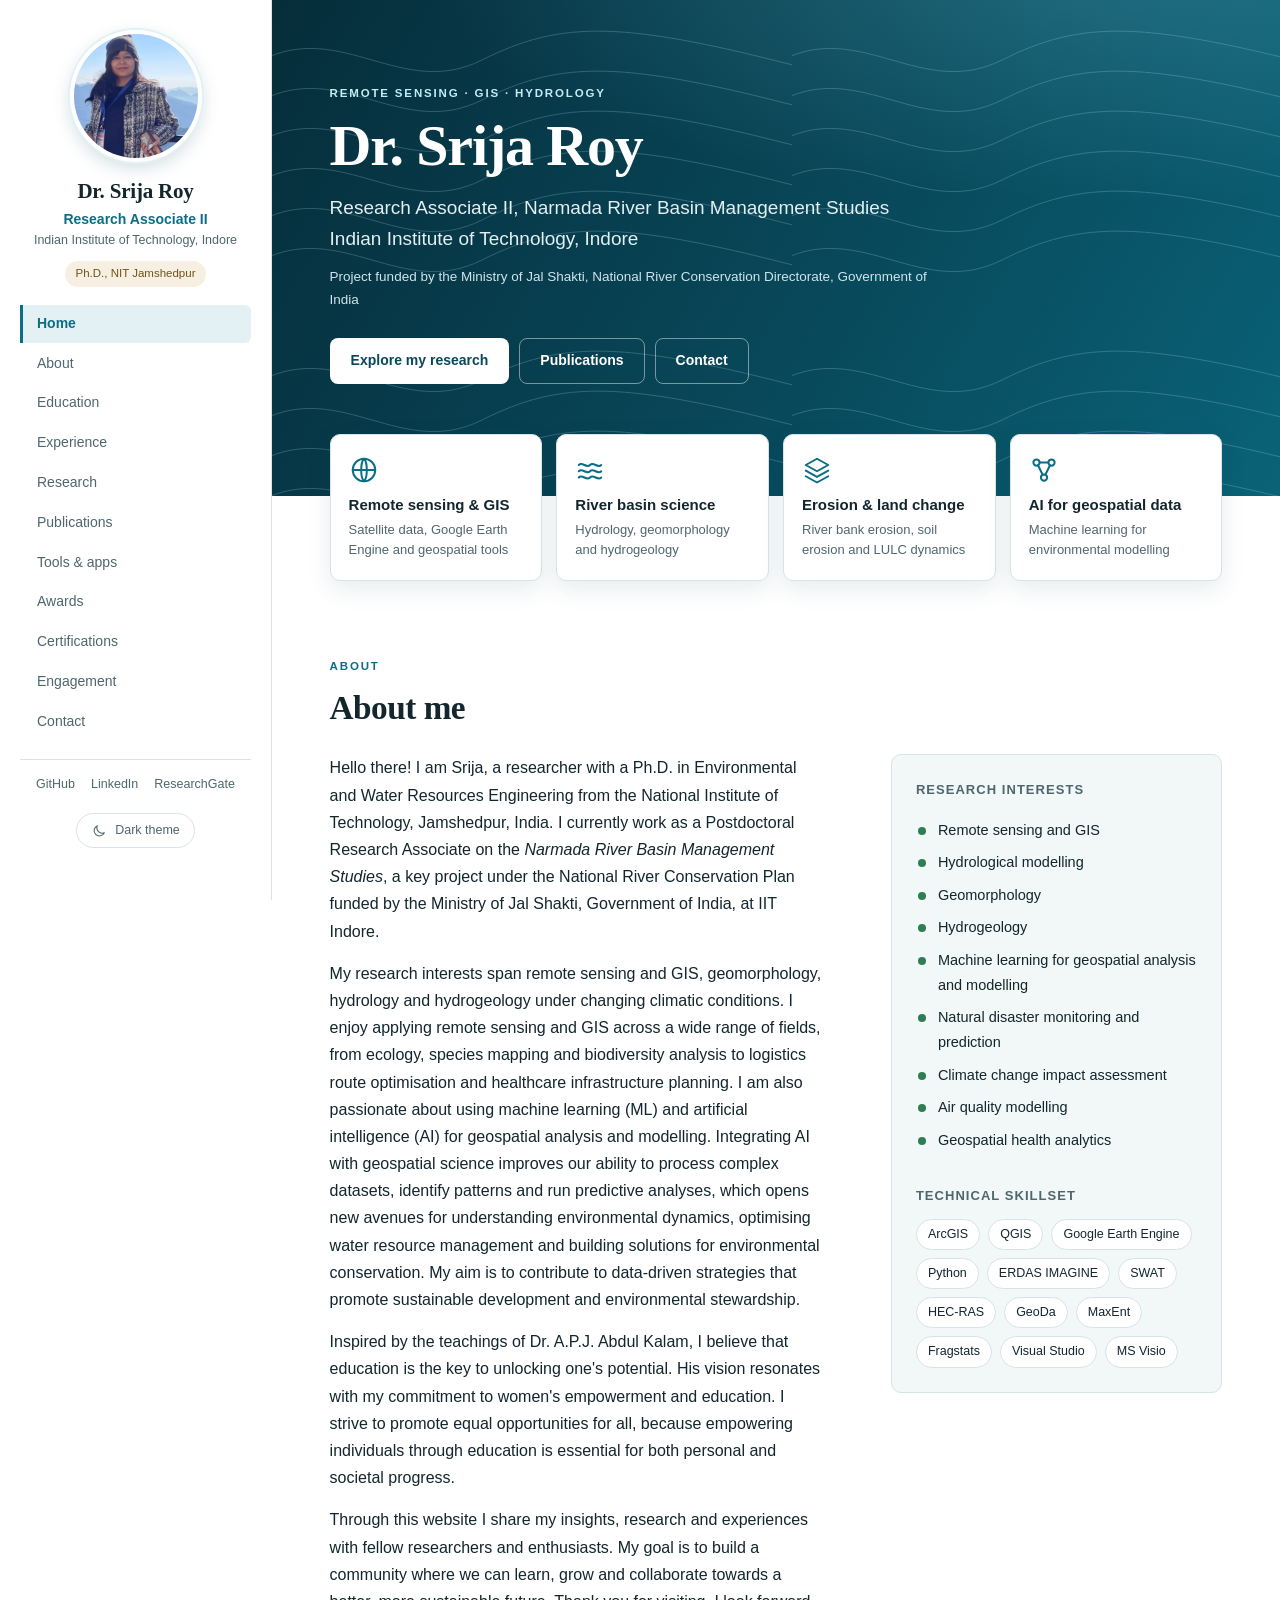
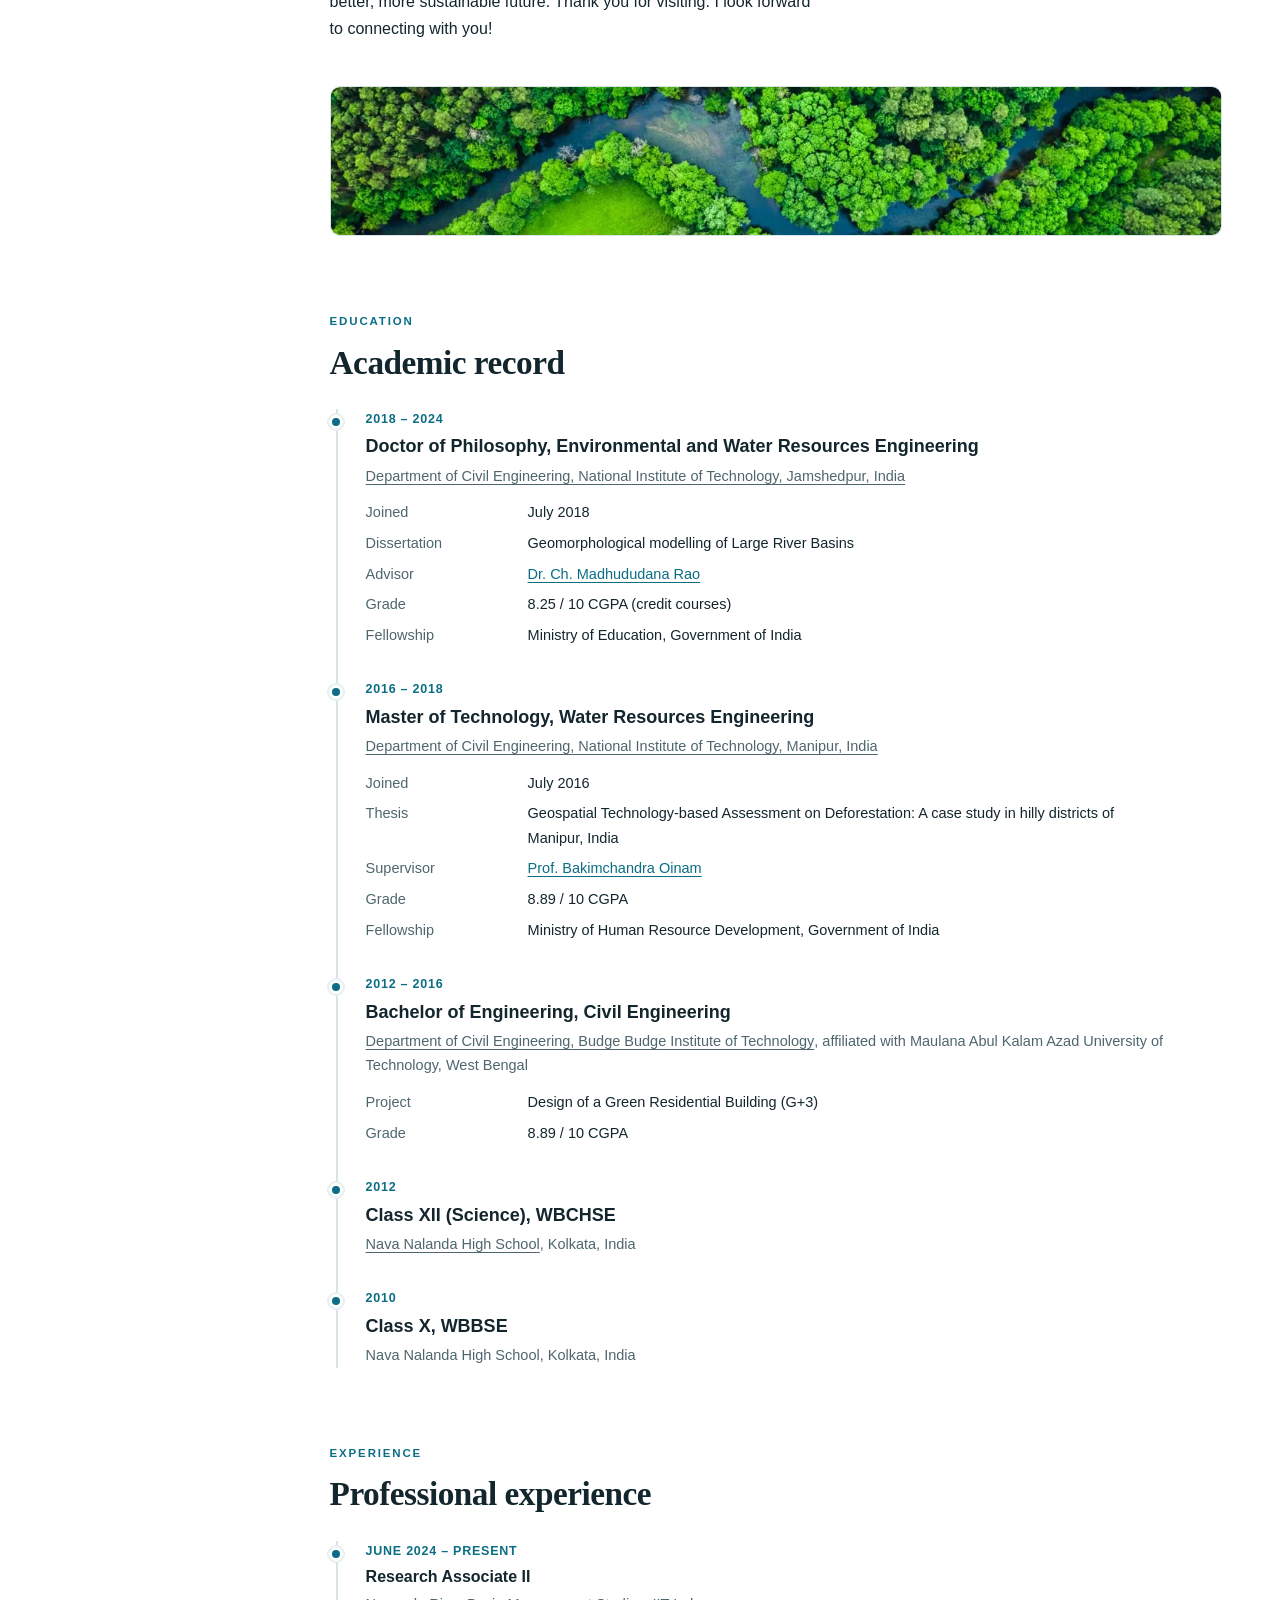
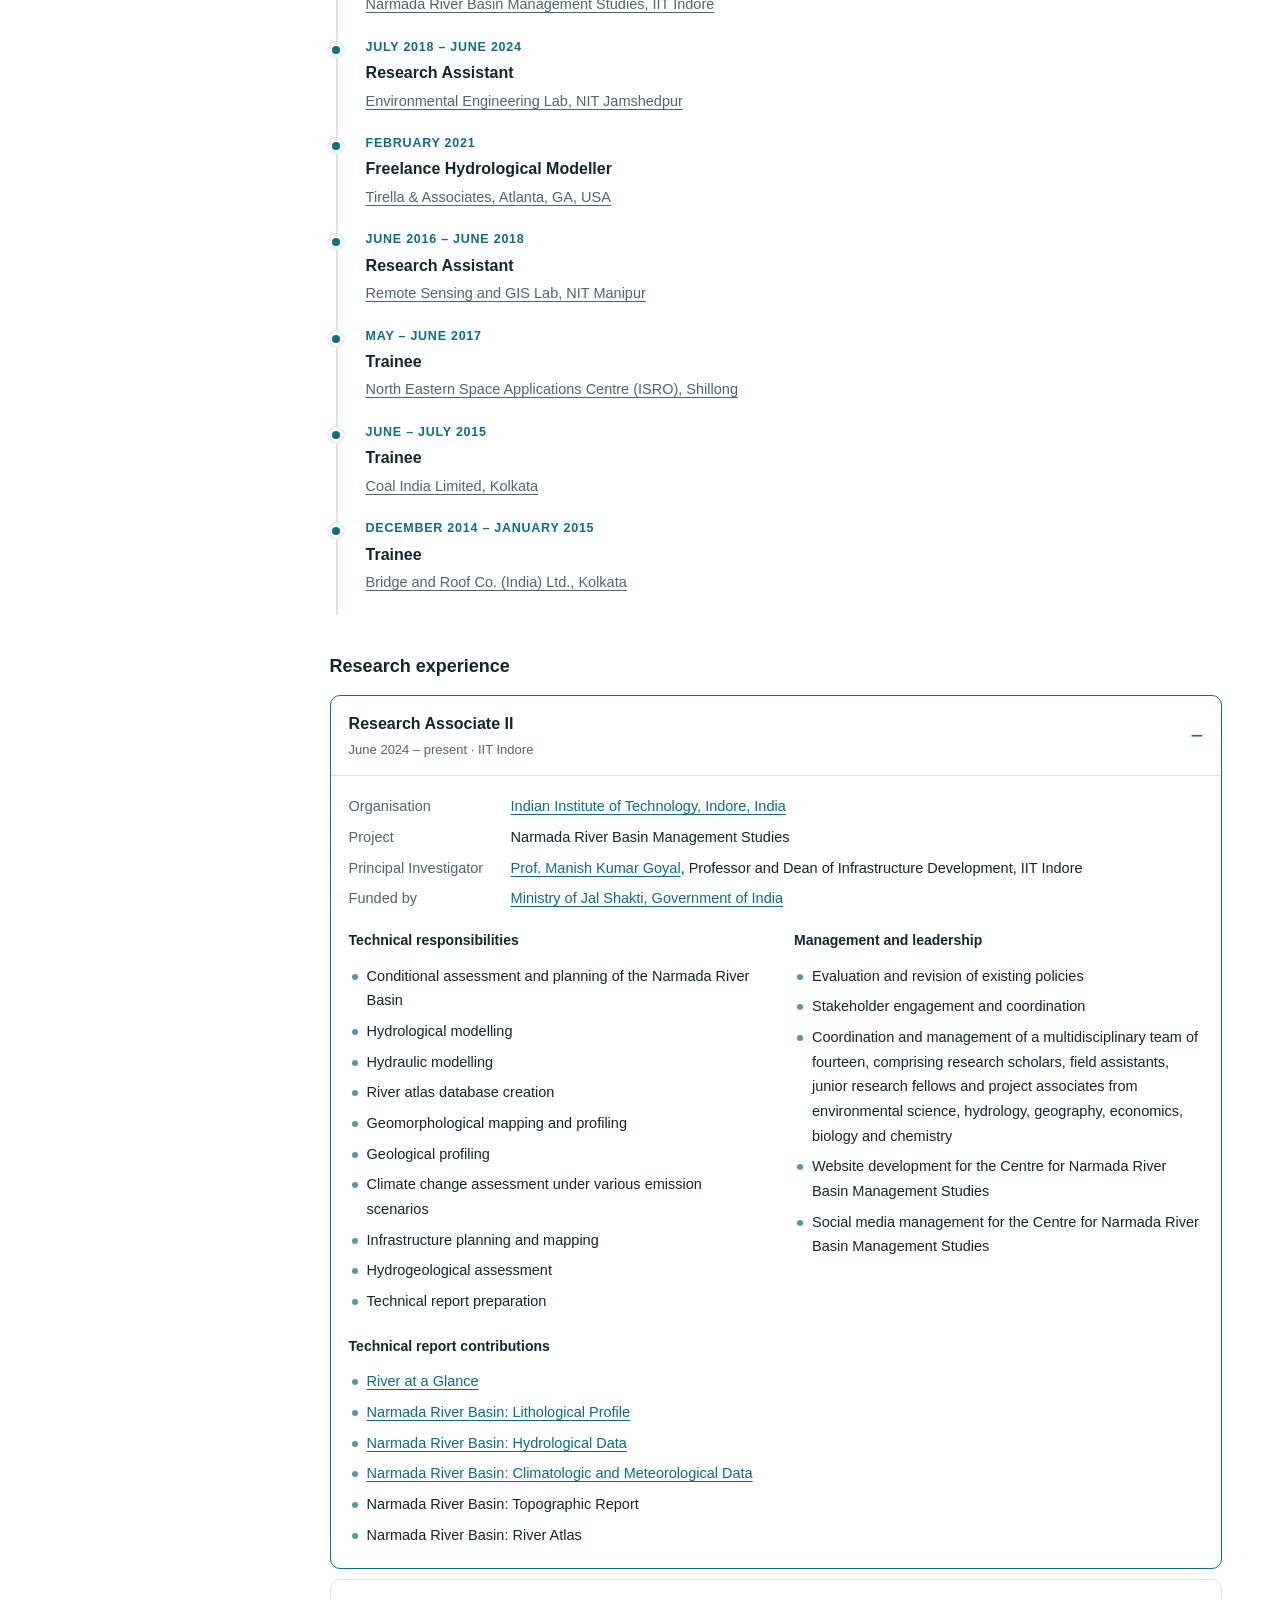
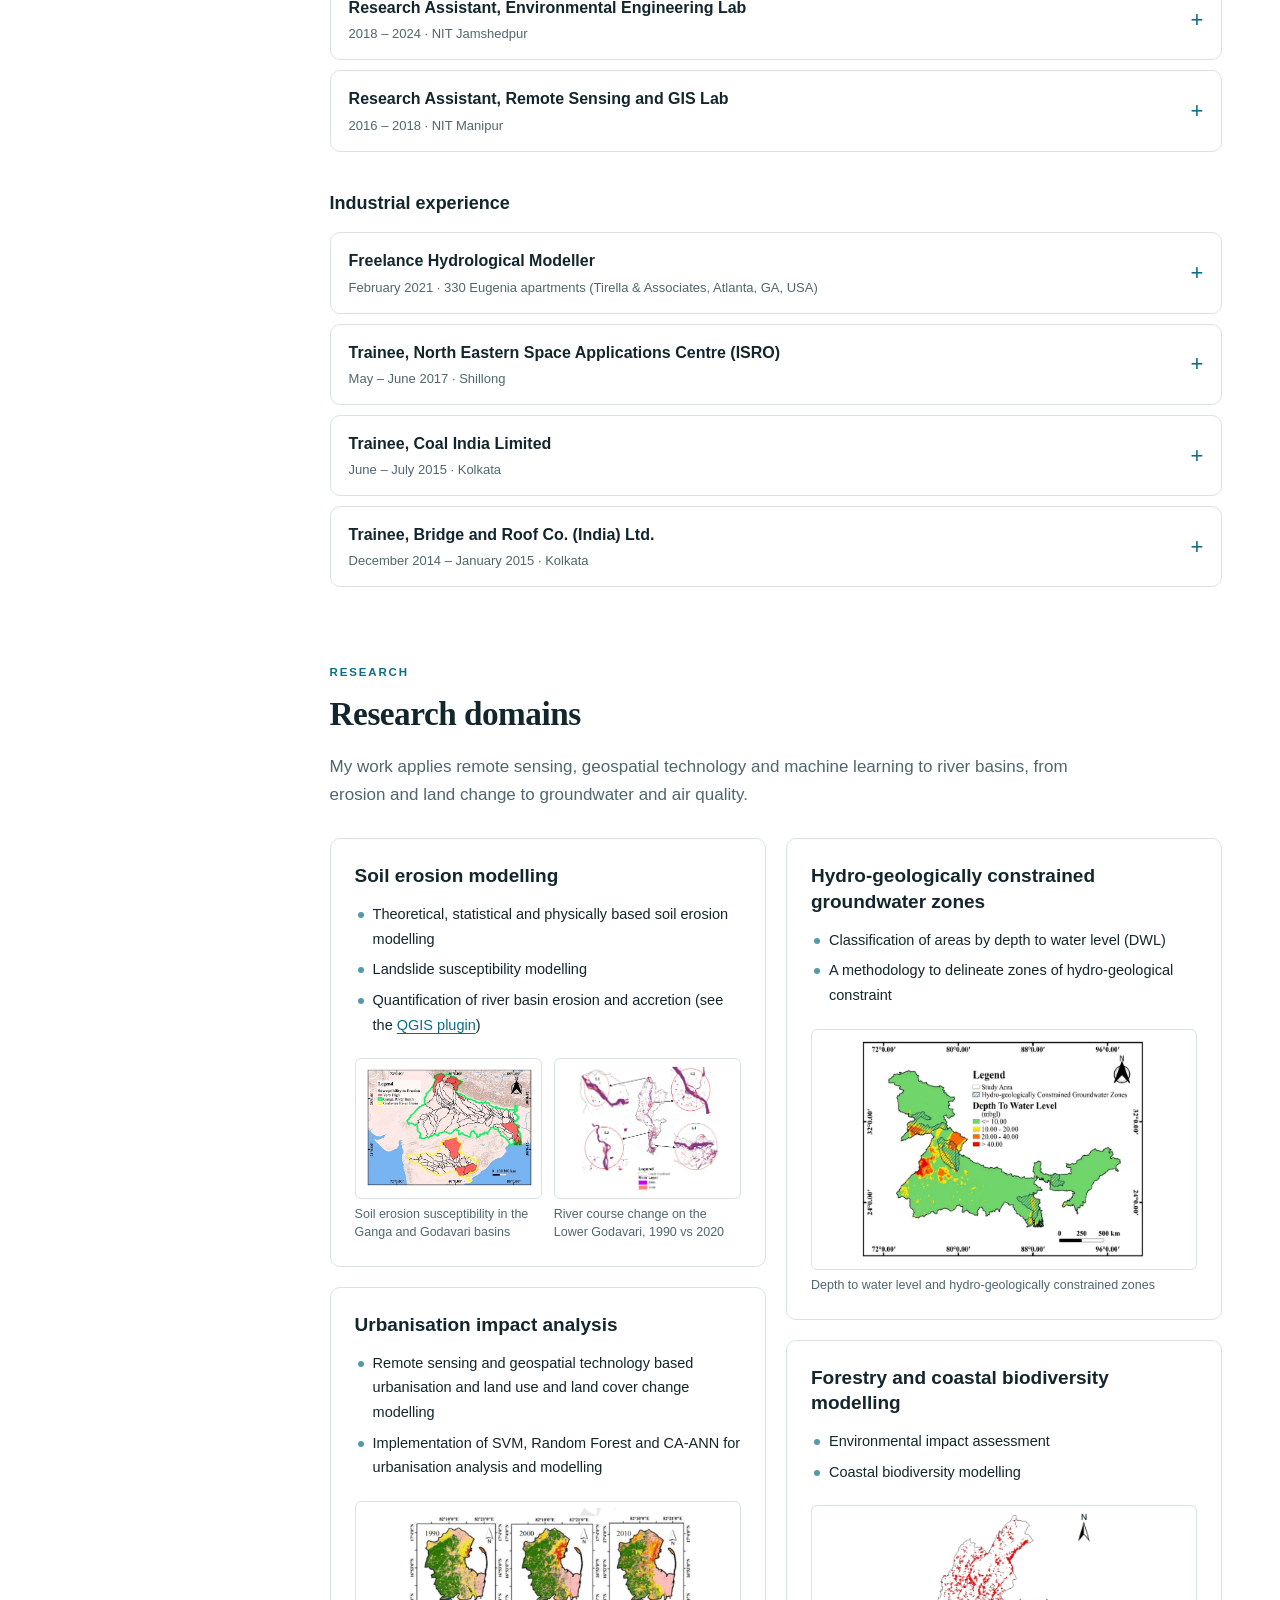
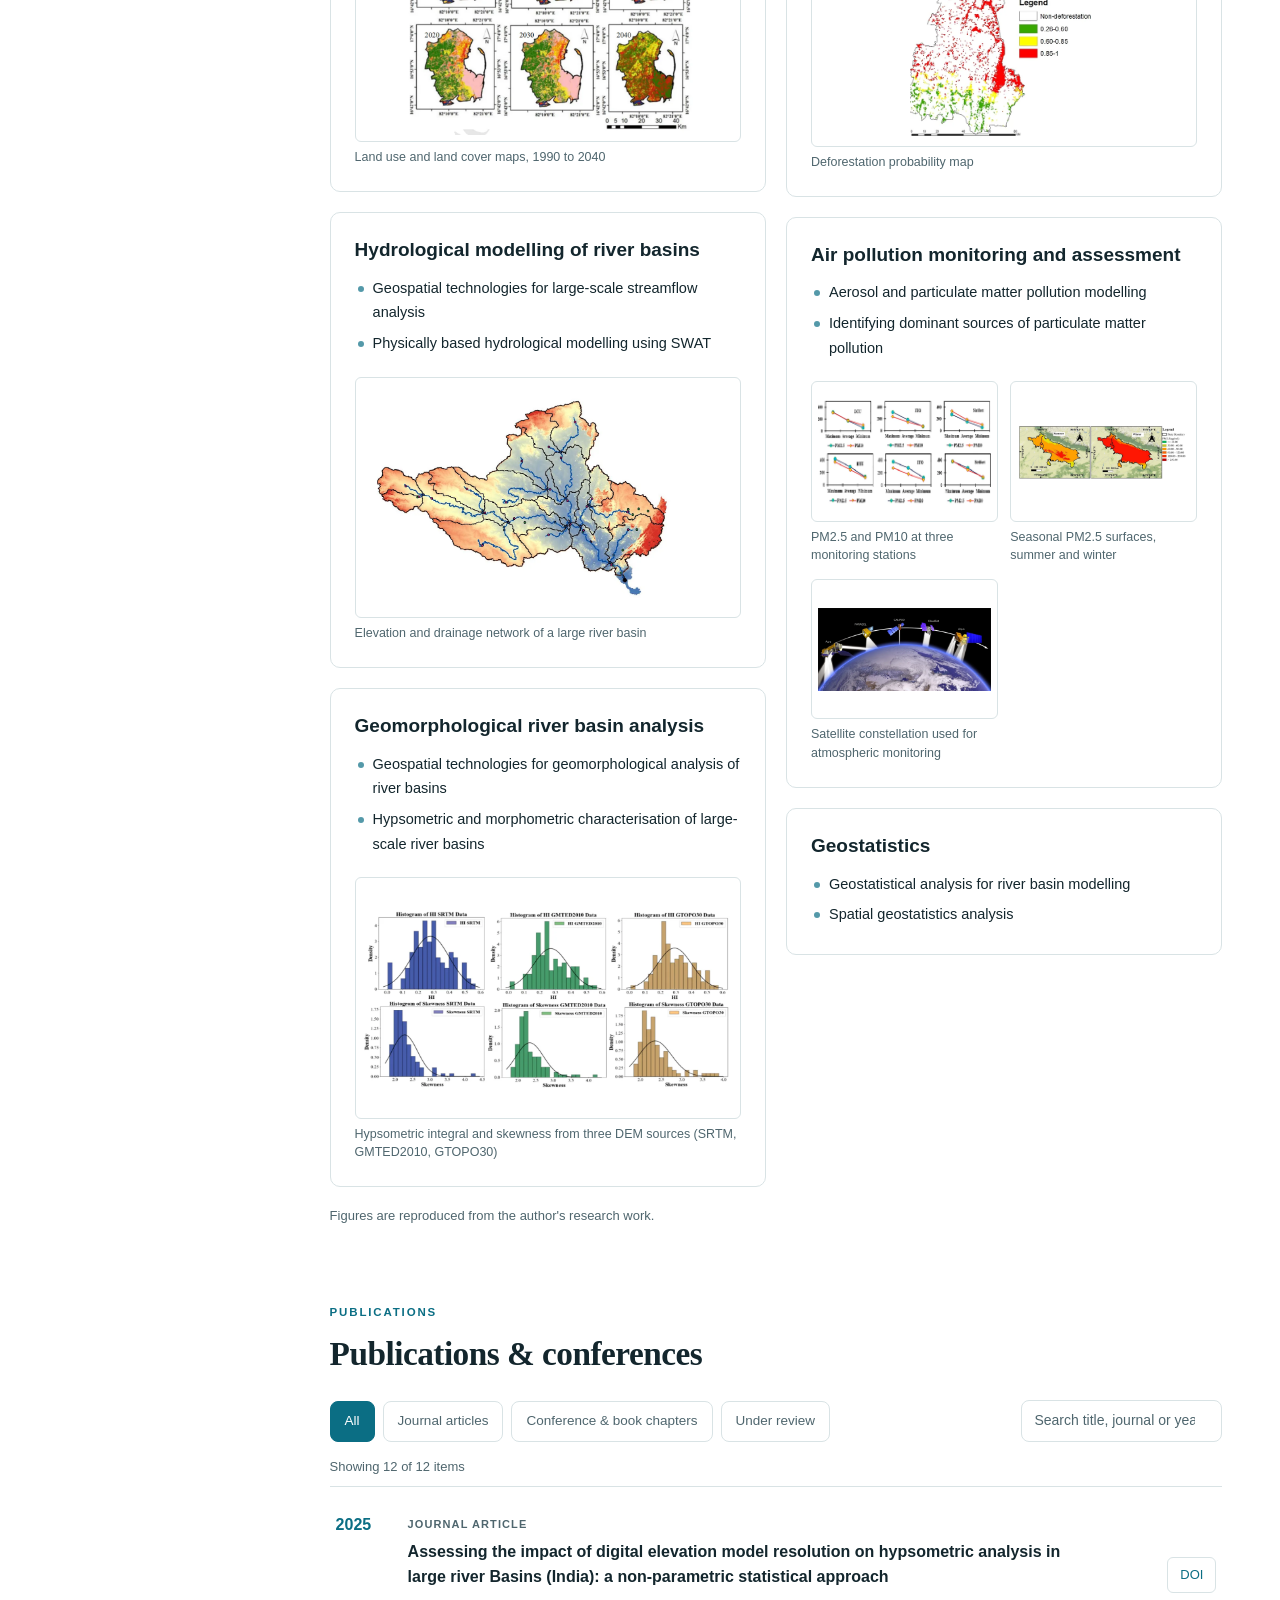
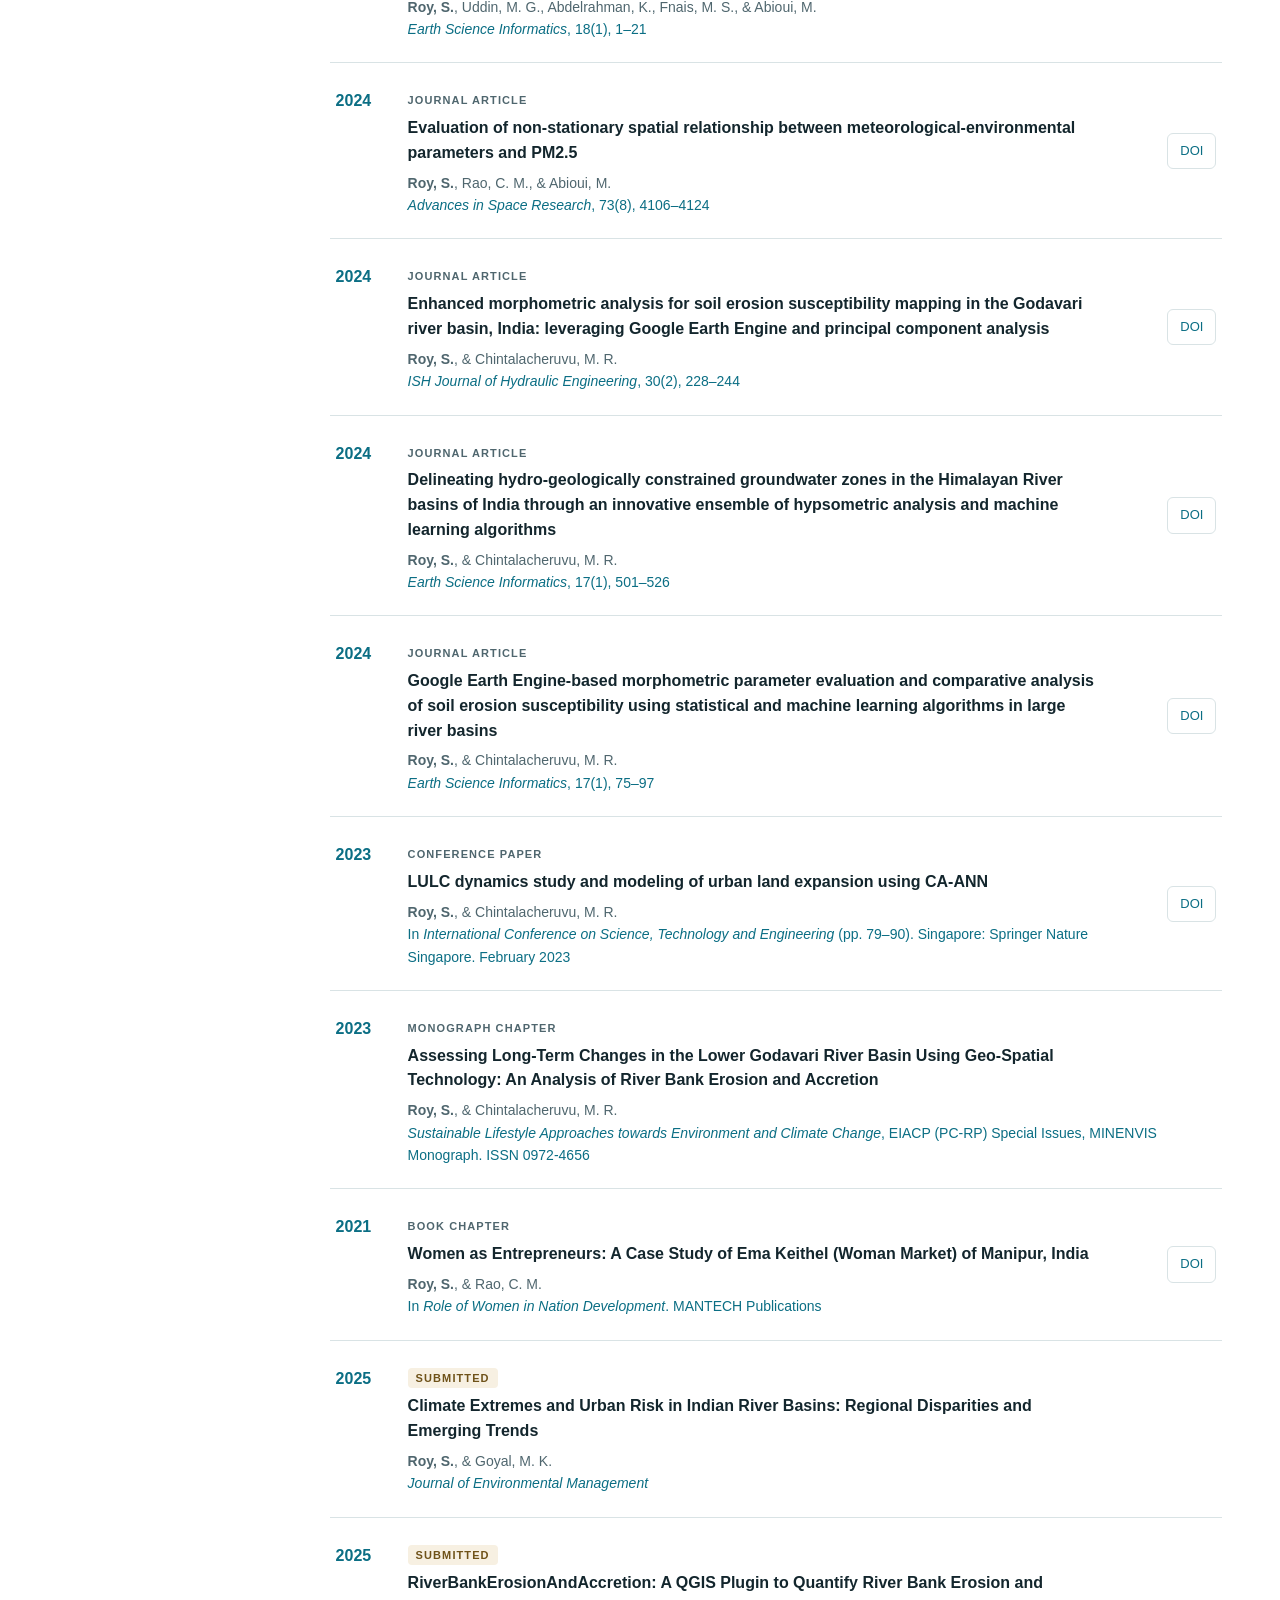
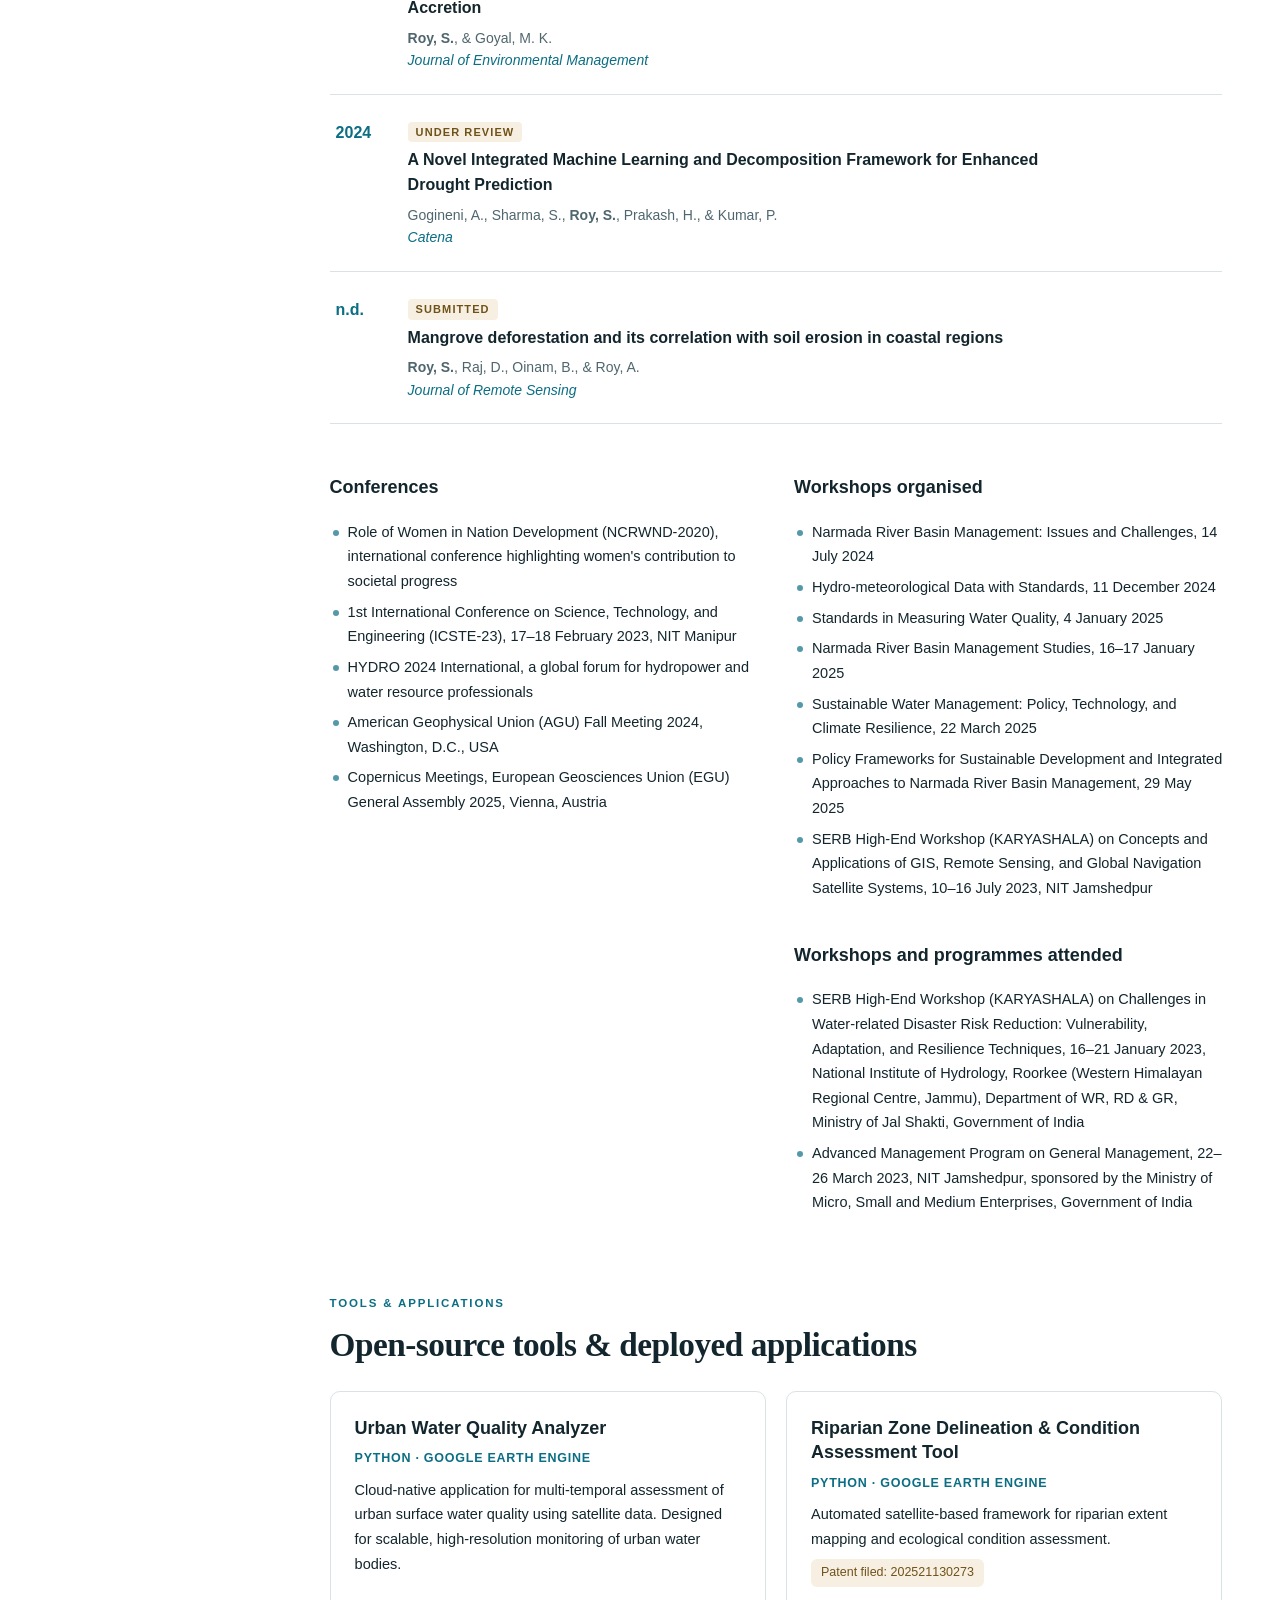
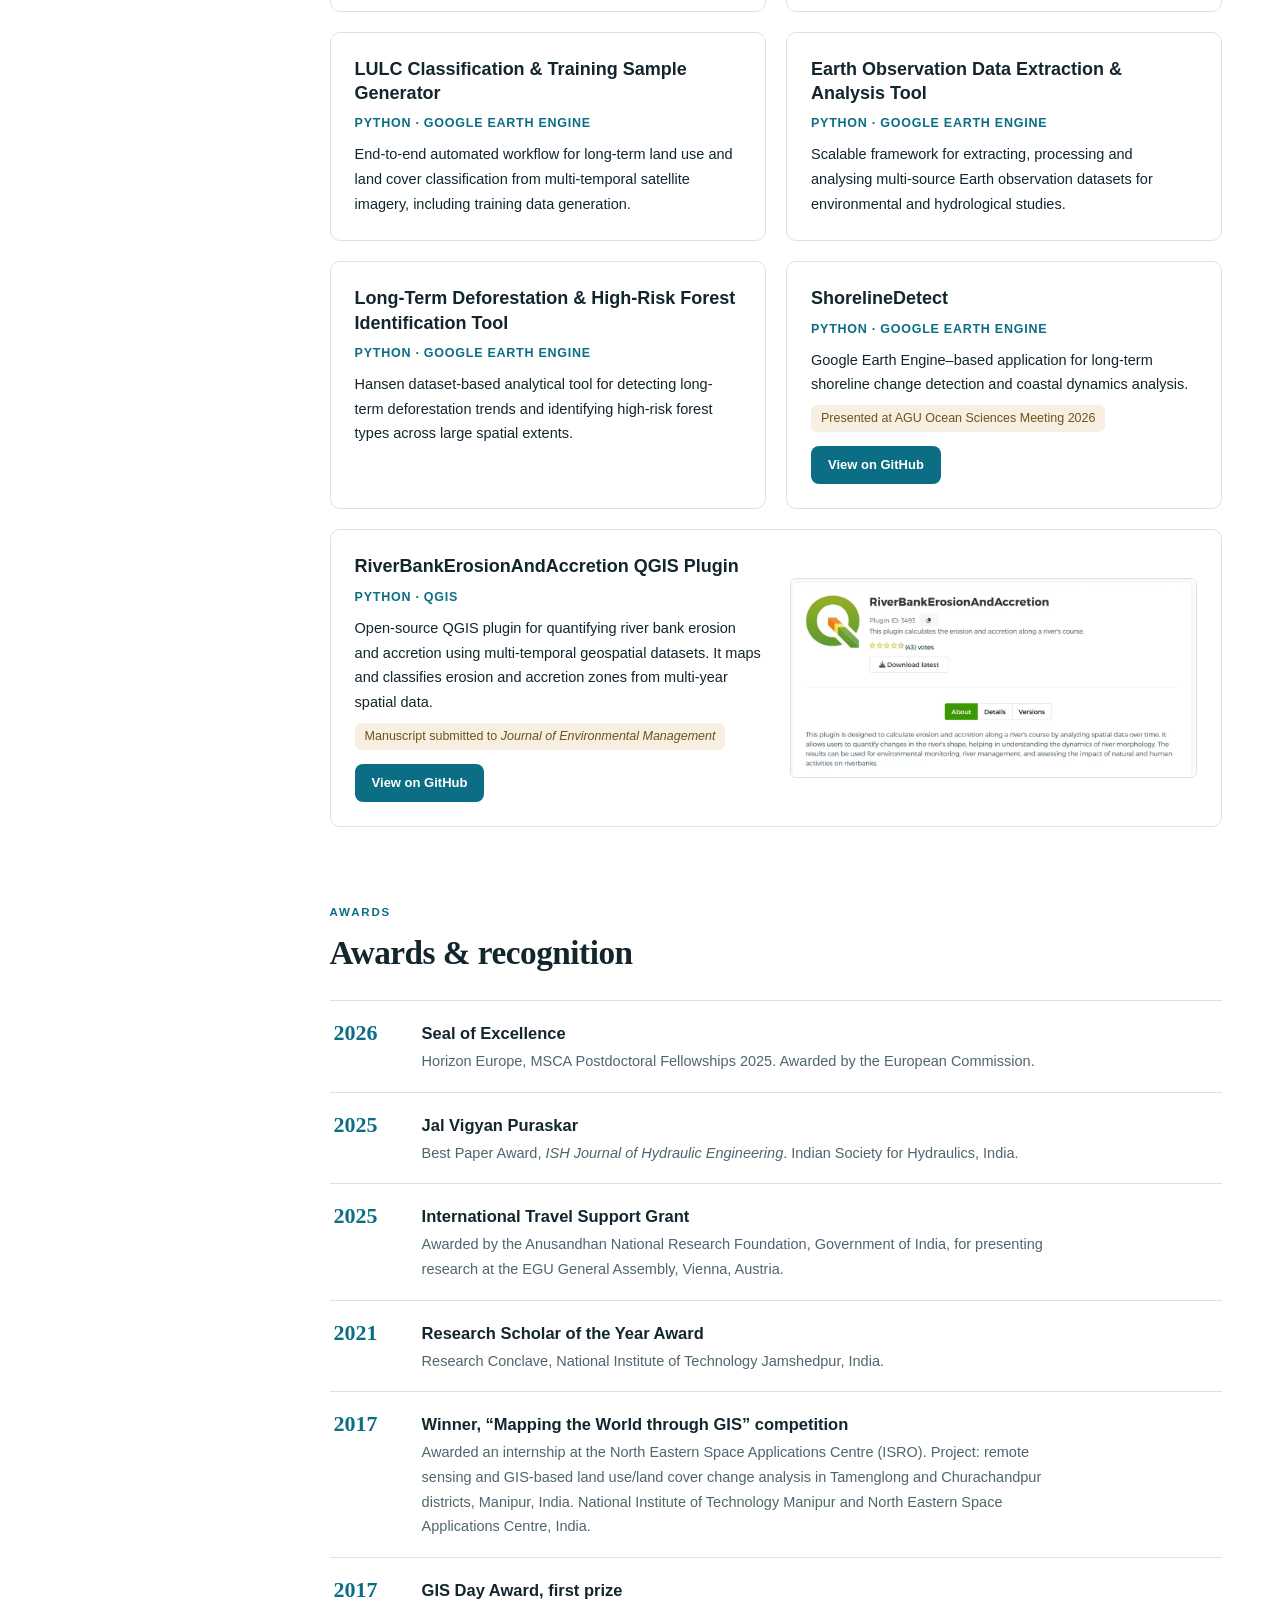
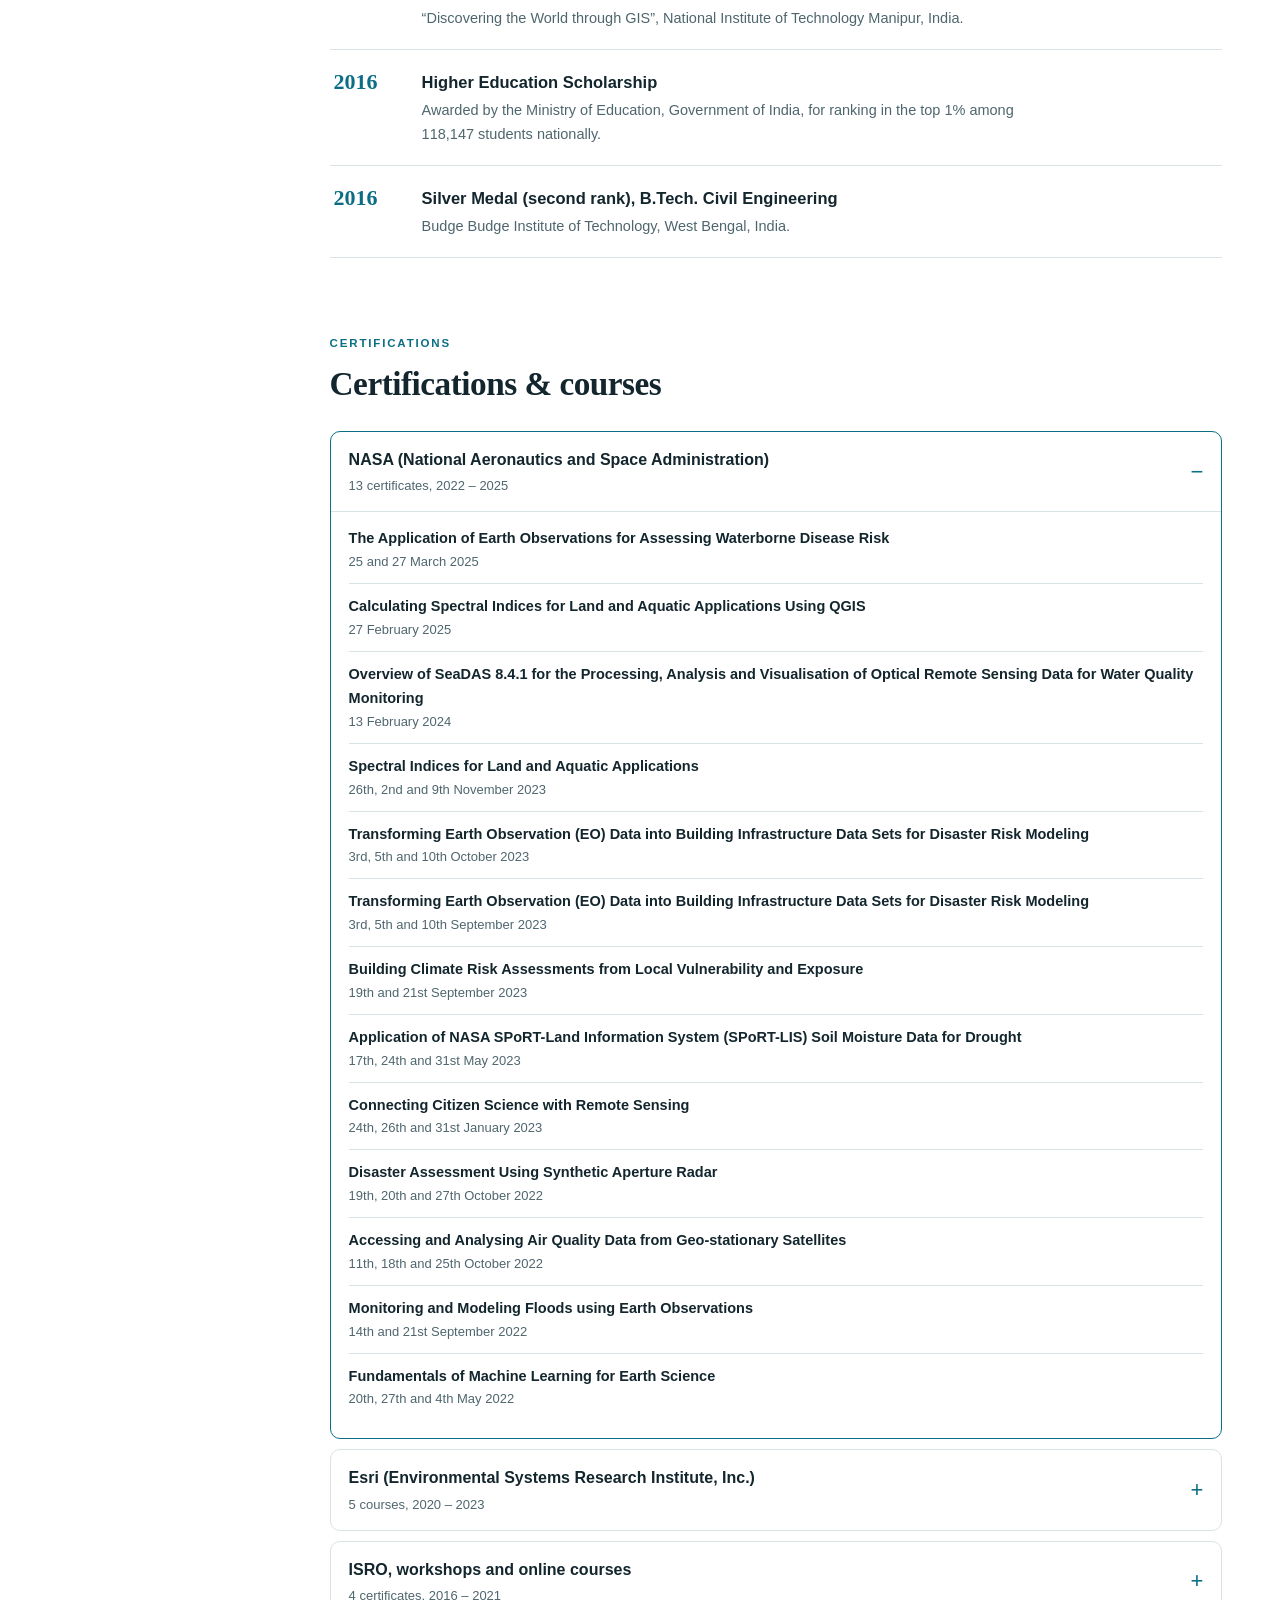
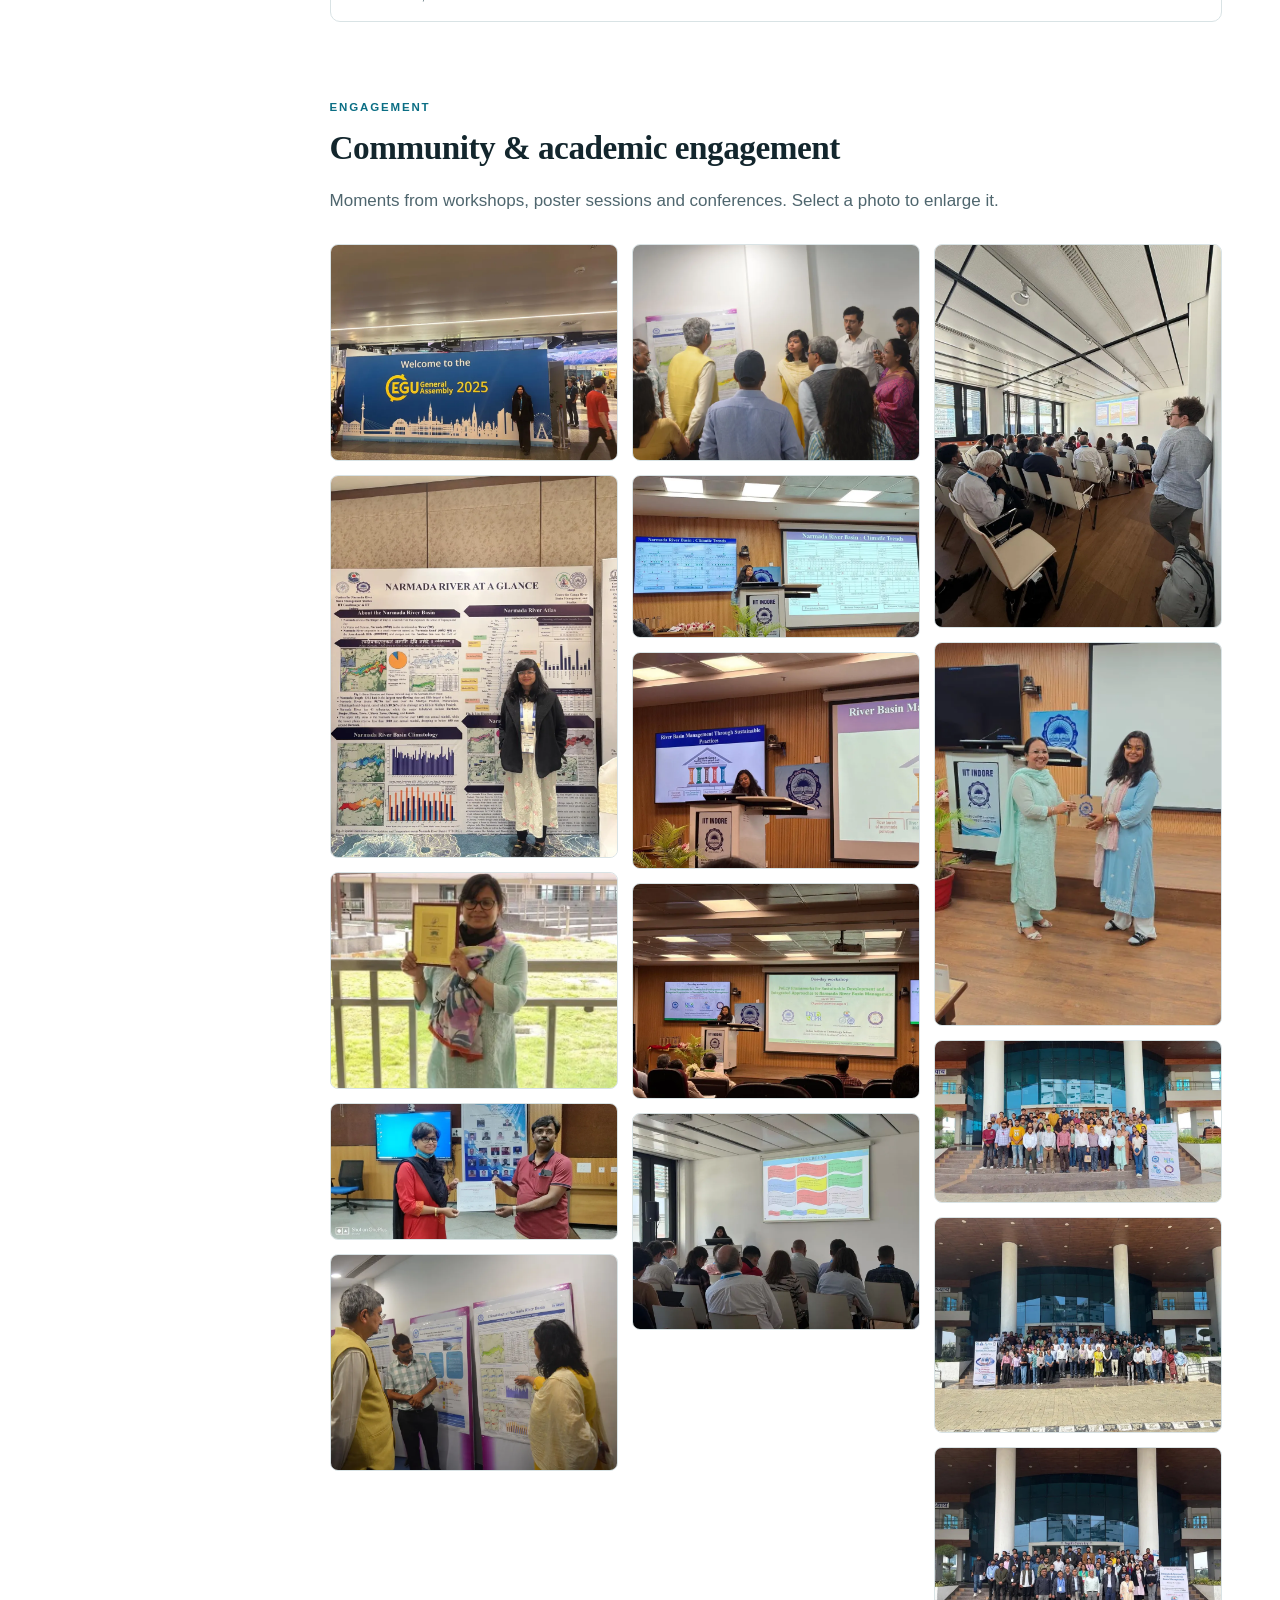
==== index.html @ 2ff96686 "Add academic portfolio site migrated from Google Sites Static single-page site (HTML, CSS, small JS;" ====
<!DOCTYPE html>
<html lang="en-IN">
<head>
  <meta charset="utf-8">
  <meta name="viewport" content="width=device-width, initial-scale=1">
  <title>Dr. Srija Roy | Remote Sensing, GIS &amp; River Basin Hydrology</title>
  <meta name="description" content="Dr. Srija Roy is a Research Associate at IIT Indore working on remote sensing, GIS, hydrology, geomorphology and machine learning for river basin management.">
  <meta name="author" content="Srija Roy">
  <meta name="theme-color" content="#08485a">
  <link rel="canonical" href="https://roysrija.github.io/">
  <link rel="icon" href="assets/img/favicon.svg" type="image/svg+xml">

  <meta property="og:type" content="website">
  <meta property="og:site_name" content="Srija Roy">
  <meta property="og:title" content="Dr. Srija Roy | Remote Sensing, GIS &amp; River Basin Hydrology">
  <meta property="og:description" content="Research on river basins, erosion, land change and machine learning for geospatial analysis.">
  <meta property="og:url" content="https://roysrija.github.io/">
  <meta property="og:image" content="https://roysrija.github.io/assets/img/og-image.jpg">
  <meta property="og:image:width" content="1200">
  <meta property="og:image:height" content="630">
  <meta property="og:image:alt" content="Portrait of Dr. Srija Roy in the mountains">
  <meta name="twitter:card" content="summary_large_image">

  <link rel="stylesheet" href="assets/css/style.css">
  <script>
    /* Apply the saved theme before first paint to avoid a flash. */
    try { var t = localStorage.getItem('theme'); if (t === 'dark' || t === 'light') document.documentElement.setAttribute('data-theme', t); } catch (e) {}
  </script>

  <script type="application/ld+json">
  {
    "@context": "https://schema.org",
    "@type": "Person",
    "name": "Srija Roy",
    "honorificPrefix": "Dr.",
    "jobTitle": "Research Associate II",
    "url": "https://roysrija.github.io/",
    "image": "https://roysrija.github.io/assets/img/portrait.webp",
    "worksFor": { "@type": "CollegeOrUniversity", "name": "Indian Institute of Technology Indore" },
    "alumniOf": [
      { "@type": "CollegeOrUniversity", "name": "National Institute of Technology Jamshedpur" },
      { "@type": "CollegeOrUniversity", "name": "National Institute of Technology Manipur" }
    ],
    "knowsAbout": ["Remote sensing", "GIS", "Hydrology", "Geomorphology", "Hydrogeology", "Machine learning for geospatial analysis"],
    "sameAs": [
      "https://github.com/roysrija",
      "https://www.linkedin.com/in/srija-roy-746bb9100",
      "https://www.researchgate.net/profile/Srija-Roy-3"
    ]
  }
  </script>
</head>
<body>
  <a class="skip-link" href="#main">Skip to content</a>

  <!-- Mobile top bar -->
  <header class="mobile-bar">
    <a href="#home" class="mobile-brand">Srija Roy<span>Remote sensing · GIS · Hydrology</span></a>
    <div class="mobile-actions">
      <button class="icon-btn theme-toggle" type="button" aria-label="Switch to dark theme">
        <svg viewBox="0 0 24 24" aria-hidden="true"><path d="M20 14.5A8 8 0 0 1 9.5 4a8 8 0 1 0 10.5 10.5z"/></svg>
      </button>
      <button class="icon-btn menu-btn" type="button" aria-label="Open navigation" aria-controls="sidebar" aria-expanded="false">
        <svg viewBox="0 0 24 24" aria-hidden="true"><path d="M4 7h16M4 12h16M4 17h16"/></svg>
      </button>
    </div>
  </header>
  <div class="backdrop" hidden></div>

  <aside id="sidebar" class="sidebar" aria-label="Profile and navigation">
    <a href="#home" class="profile" aria-label="Srija Roy, back to top">
      <span class="avatar"><img src="assets/img/portrait.webp" alt="" width="900" height="655"></span>
      <span class="profile-name">Dr. Srija Roy</span>
    </a>
    <p class="profile-role">Research Associate II</p>
    <p class="profile-org">Indian Institute of Technology, Indore</p>
    <p class="profile-badge">Ph.D., NIT Jamshedpur</p>

    <nav class="nav" aria-label="Main">
      <a class="nav-link" href="#home">Home</a>
      <a class="nav-link" href="#about">About</a>
      <a class="nav-link" href="#education">Education</a>
      <a class="nav-link" href="#experience">Experience</a>
      <a class="nav-link" href="#research">Research</a>
      <a class="nav-link" href="#publications">Publications</a>
      <a class="nav-link" href="#tools">Tools &amp; apps</a>
      <a class="nav-link" href="#awards">Awards</a>
      <a class="nav-link" href="#certifications">Certifications</a>
      <a class="nav-link" href="#engagement">Engagement</a>
      <a class="nav-link" href="#contact">Contact</a>
    </nav>

    <div class="side-links">
      <a href="https://github.com/roysrija" target="_blank" rel="noopener noreferrer">GitHub</a>
      <a href="https://www.linkedin.com/in/srija-roy-746bb9100" target="_blank" rel="noopener noreferrer">LinkedIn</a>
      <a href="https://www.researchgate.net/profile/Srija-Roy-3" target="_blank" rel="noopener noreferrer">ResearchGate</a>
    </div>
    <button class="theme-toggle side-theme" type="button" aria-label="Switch to dark theme">
      <svg viewBox="0 0 24 24" aria-hidden="true"><path d="M20 14.5A8 8 0 0 1 9.5 4a8 8 0 1 0 10.5 10.5z"/></svg>
      <span class="theme-label">Dark theme</span>
    </button>
  </aside>

  <main id="main">
    <!-- HOME -->
    <section id="home" class="hero-wrap" aria-labelledby="hero-title">
      <div class="hero">
        <div class="hero-inner">
          <p class="eyebrow light">Remote sensing · GIS · Hydrology</p>
          <h1 id="hero-title">Dr. Srija Roy</h1>
          <p class="hero-sub">Research Associate II, Narmada River Basin Management Studies<br>Indian Institute of Technology, Indore</p>
          <p class="hero-fund">Project funded by the Ministry of Jal Shakti, National River Conservation Directorate, Government of India</p>
          <div class="btn-row">
            <a class="btn btn-light" href="#research">Explore my research</a>
            <a class="btn btn-ghost" href="#publications">Publications</a>
            <a class="btn btn-ghost" href="#contact">Contact</a>
          </div>
        </div>
      </div>

      <ul class="highlights">
        <li>
          <a class="highlight" href="#research">
            <svg viewBox="0 0 24 24" aria-hidden="true"><circle cx="12" cy="12" r="9"/><path d="M3 12h18M12 3c3 3 3 15 0 18M12 3c-3 3-3 15 0 18"/></svg>
            <h2>Remote sensing &amp; GIS</h2>
            <p>Satellite data, Google Earth Engine and geospatial tools</p>
          </a>
        </li>
        <li>
          <a class="highlight" href="#research">
            <svg viewBox="0 0 24 24" aria-hidden="true"><path d="M3 8c3-3 6 3 9 0s6 3 9 0M3 13c3-3 6 3 9 0s6 3 9 0M3 18c3-3 6 3 9 0s6 3 9 0"/></svg>
            <h2>River basin science</h2>
            <p>Hydrology, geomorphology and hydrogeology</p>
          </a>
        </li>
        <li>
          <a class="highlight" href="#research">
            <svg viewBox="0 0 24 24" aria-hidden="true"><path d="M12 3 3 8l9 5 9-5-9-5zM3 12.5l9 5 9-5M3 17l9 5 9-5"/></svg>
            <h2>Erosion &amp; land change</h2>
            <p>River bank erosion, soil erosion and LULC dynamics</p>
          </a>
        </li>
        <li>
          <a class="highlight" href="#research">
            <svg viewBox="0 0 24 24" aria-hidden="true"><circle cx="6" cy="6" r="2.5"/><circle cx="18" cy="6" r="2.5"/><circle cx="12" cy="18" r="2.5"/><path d="M8.5 6h7M7.2 8.2l3.7 7.6M16.8 8.2l-3.7 7.6"/></svg>
            <h2>AI for geospatial data</h2>
            <p>Machine learning for environmental modelling</p>
          </a>
        </li>
      </ul>
    </section>

    <div class="content">
      <!-- ABOUT -->
      <section id="about" class="section" aria-labelledby="about-h">
        <p class="eyebrow">About</p>
        <h2 id="about-h" class="section-title">About me</h2>
        <div class="about-grid">
          <div class="prose">
            <p>Hello there! I am Srija, a researcher with a Ph.D. in Environmental and Water Resources Engineering from the National Institute of Technology, Jamshedpur, India. I currently work as a Postdoctoral Research Associate on the <em>Narmada River Basin Management Studies</em>, a key project under the National River Conservation Plan funded by the Ministry of Jal Shakti, Government of India, at IIT Indore.</p>
            <p>My research interests span remote sensing and GIS, geomorphology, hydrology and hydrogeology under changing climatic conditions. I enjoy applying remote sensing and GIS across a wide range of fields, from ecology, species mapping and biodiversity analysis to logistics route optimisation and healthcare infrastructure planning. I am also passionate about using machine learning (ML) and artificial intelligence (AI) for geospatial analysis and modelling. Integrating AI with geospatial science improves our ability to process complex datasets, identify patterns and run predictive analyses, which opens new avenues for understanding environmental dynamics, optimising water resource management and building solutions for environmental conservation. My aim is to contribute to data-driven strategies that promote sustainable development and environmental stewardship.</p>
            <p>Inspired by the teachings of Dr. A.P.J. Abdul Kalam, I believe that education is the key to unlocking one's potential. His vision resonates with my commitment to women's empowerment and education. I strive to promote equal opportunities for all, because empowering individuals through education is essential for both personal and societal progress.</p>
            <p>Through this website I share my insights, research and experiences with fellow researchers and enthusiasts. My goal is to build a community where we can learn, grow and collaborate towards a better, more sustainable future. Thank you for visiting. I look forward to connecting with you!</p>
          </div>
          <div class="about-side">
            <h3 class="mini-title">Research interests</h3>
            <ul class="check-list">
              <li>Remote sensing and GIS</li>
              <li>Hydrological modelling</li>
              <li>Geomorphology</li>
              <li>Hydrogeology</li>
              <li>Machine learning for geospatial analysis and modelling</li>
              <li>Natural disaster monitoring and prediction</li>
              <li>Climate change impact assessment</li>
              <li>Air quality modelling</li>
              <li>Geospatial health analytics</li>
            </ul>
            <h3 class="mini-title">Technical skillset</h3>
            <ul class="chips">
              <li>ArcGIS</li><li>QGIS</li><li>Google Earth Engine</li><li>Python</li><li>ERDAS IMAGINE</li><li>SWAT</li><li>HEC-RAS</li><li>GeoDa</li><li>MaxEnt</li><li>Fragstats</li><li>Visual Studio</li><li>MS Visio</li>
            </ul>
          </div>
        </div>
        <figure class="banner">
          <img src="assets/img/river-banner.webp" alt="Aerial view of a river winding through dense green forest" width="1200" height="199" loading="lazy">
        </figure>
      </section>

      <!-- EDUCATION -->
      <section id="education" class="section" aria-labelledby="edu-h">
        <p class="eyebrow">Education</p>
        <h2 id="edu-h" class="section-title">Academic record</h2>
        <ol class="timeline">
          <li>
            <span class="period">2018 – 2024</span>
            <h3>Doctor of Philosophy, Environmental and Water Resources Engineering</h3>
            <p class="place"><a href="https://www.nitjsr.ac.in/departments/civil" target="_blank" rel="noopener noreferrer">Department of Civil Engineering, National Institute of Technology, Jamshedpur, India</a></p>
            <dl class="facts">
              <div><dt>Joined</dt><dd>July 2018</dd></div>
              <div><dt>Dissertation</dt><dd>Geomorphological modelling of Large River Basins</dd></div>
              <div><dt>Advisor</dt><dd><a href="https://www.researchgate.net/profile/C-Rao-2" target="_blank" rel="noopener noreferrer">Dr. Ch. Madhududana Rao</a></dd></div>
              <div><dt>Grade</dt><dd>8.25 / 10 CGPA (credit courses)</dd></div>
              <div><dt>Fellowship</dt><dd>Ministry of Education, Government of India</dd></div>
            </dl>
          </li>
          <li>
            <span class="period">2016 – 2018</span>
            <h3>Master of Technology, Water Resources Engineering</h3>
            <p class="place"><a href="https://nitmanipur.ac.in/Deptindex.aspx?page=a&amp;ItemID=s&amp;nDeptID=i" target="_blank" rel="noopener noreferrer">Department of Civil Engineering, National Institute of Technology, Manipur, India</a></p>
            <dl class="facts">
              <div><dt>Joined</dt><dd>July 2016</dd></div>
              <div><dt>Thesis</dt><dd>Geospatial Technology-based Assessment on Deforestation: A case study in hilly districts of Manipur, India</dd></div>
              <div><dt>Supervisor</dt><dd><a href="https://scholar.google.co.in/citations?user=Z3psNqsAAAAJ" target="_blank" rel="noopener noreferrer">Prof. Bakimchandra Oinam</a></dd></div>
              <div><dt>Grade</dt><dd>8.89 / 10 CGPA</dd></div>
              <div><dt>Fellowship</dt><dd>Ministry of Human Resource Development, Government of India</dd></div>
            </dl>
          </li>
          <li>
            <span class="period">2012 – 2016</span>
            <h3>Bachelor of Engineering, Civil Engineering</h3>
            <p class="place"><a href="https://www.bbit.edu.in/" target="_blank" rel="noopener noreferrer">Department of Civil Engineering, Budge Budge Institute of Technology</a>, affiliated with Maulana Abul Kalam Azad University of Technology, West Bengal</p>
            <dl class="facts">
              <div><dt>Project</dt><dd>Design of a Green Residential Building (G+3)</dd></div>
              <div><dt>Grade</dt><dd>8.89 / 10 CGPA</dd></div>
            </dl>
          </li>
          <li>
            <span class="period">2012</span>
            <h3>Class XII (Science), WBCHSE</h3>
            <p class="place"><a href="https://navanalanda.org.in/" target="_blank" rel="noopener noreferrer">Nava Nalanda High School</a>, Kolkata, India</p>
          </li>
          <li>
            <span class="period">2010</span>
            <h3>Class X, WBBSE</h3>
            <p class="place">Nava Nalanda High School, Kolkata, India</p>
          </li>
        </ol>
      </section>

      <!-- EXPERIENCE -->
      <section id="experience" class="section" aria-labelledby="exp-h">
        <p class="eyebrow">Experience</p>
        <h2 id="exp-h" class="section-title">Professional experience</h2>

        <ol class="timeline compact">
          <li><span class="period">June 2024 – present</span><h3>Research Associate II</h3><p class="place"><a href="https://sites.google.com/iiti.ac.in/cnarmada/about-cnarmada" target="_blank" rel="noopener noreferrer">Narmada River Basin Management Studies, IIT Indore</a></p></li>
          <li><span class="period">July 2018 – June 2024</span><h3>Research Assistant</h3><p class="place"><a href="https://www.nitjsr.ac.in/departments/civil" target="_blank" rel="noopener noreferrer">Environmental Engineering Lab, NIT Jamshedpur</a></p></li>
          <li><span class="period">February 2021</span><h3>Freelance Hydrological Modeller</h3><p class="place"><a href="https://www.freelancer.in/u/roysrija7" target="_blank" rel="noopener noreferrer">Tirella &amp; Associates, Atlanta, GA, USA</a></p></li>
          <li><span class="period">June 2016 – June 2018</span><h3>Research Assistant</h3><p class="place"><a href="https://nitmanipur.ac.in/Deptindex.aspx?page=a&amp;ItemID=s&amp;nDeptID=i" target="_blank" rel="noopener noreferrer">Remote Sensing and GIS Lab, NIT Manipur</a></p></li>
          <li><span class="period">May – June 2017</span><h3>Trainee</h3><p class="place"><a href="https://nesac.gov.in/" target="_blank" rel="noopener noreferrer">North Eastern Space Applications Centre (ISRO), Shillong</a></p></li>
          <li><span class="period">June – July 2015</span><h3>Trainee</h3><p class="place"><a href="https://www.grihaindia.org/sites/default/files/sites/default/files/pdf/case-studies/coal-India-Kolkata.pdf" target="_blank" rel="noopener noreferrer">Coal India Limited, Kolkata</a></p></li>
          <li><span class="period">December 2014 – January 2015</span><h3>Trainee</h3><p class="place"><a href="https://www.bridgeroof.co.in/" target="_blank" rel="noopener noreferrer">Bridge and Roof Co. (India) Ltd., Kolkata</a></p></li>
        </ol>

        <h3 class="sub-title">Research experience</h3>
        <div class="accordion">
          <details open>
            <summary><span>Research Associate II</span><small>June 2024 – present · IIT Indore</small></summary>
            <div class="details-body">
              <dl class="facts">
                <div><dt>Organisation</dt><dd><a href="https://www.iiti.ac.in/" target="_blank" rel="noopener noreferrer">Indian Institute of Technology, Indore, India</a></dd></div>
                <div><dt>Project</dt><dd>Narmada River Basin Management Studies</dd></div>
                <div><dt>Principal Investigator</dt><dd><a href="https://sites.google.com/view/mkg1/home" target="_blank" rel="noopener noreferrer">Prof. Manish Kumar Goyal</a>, Professor and Dean of Infrastructure Development, IIT Indore</dd></div>
                <div><dt>Funded by</dt><dd><a href="https://www.jalshakti-dowr.gov.in/" target="_blank" rel="noopener noreferrer">Ministry of Jal Shakti, Government of India</a></dd></div>
              </dl>
              <div class="two-col">
                <div>
                  <h4>Technical responsibilities</h4>
                  <ul class="bullets">
                    <li>Conditional assessment and planning of the Narmada River Basin</li>
                    <li>Hydrological modelling</li>
                    <li>Hydraulic modelling</li>
                    <li>River atlas database creation</li>
                    <li>Geomorphological mapping and profiling</li>
                    <li>Geological profiling</li>
                    <li>Climate change assessment under various emission scenarios</li>
                    <li>Infrastructure planning and mapping</li>
                    <li>Hydrogeological assessment</li>
                    <li>Technical report preparation</li>
                  </ul>
                </div>
                <div>
                  <h4>Management and leadership</h4>
                  <ul class="bullets">
                    <li>Evaluation and revision of existing policies</li>
                    <li>Stakeholder engagement and coordination</li>
                    <li>Coordination and management of a multidisciplinary team of fourteen, comprising research scholars, field assistants, junior research fellows and project associates from environmental science, hydrology, geography, economics, biology and chemistry</li>
                    <li>Website development for the Centre for Narmada River Basin Management Studies</li>
                    <li>Social media management for the Centre for Narmada River Basin Management Studies</li>
                  </ul>
                </div>
              </div>
              <h4>Technical report contributions</h4>
              <ul class="bullets">
                <li><a href="https://sites.iitgn.ac.in/cnarmada/assets/files/Report.pdf" target="_blank" rel="noopener noreferrer">River at a Glance</a></li>
                <li><a href="https://sites.iitgn.ac.in/cnarmada/assets/files/Lithological-Profile_Report.pdf" target="_blank" rel="noopener noreferrer">Narmada River Basin: Lithological Profile</a></li>
                <li><a href="https://sites.iitgn.ac.in/cnarmada/assets/files/Narmada_River_Basin-Hydrology_Data_Report.pdf" target="_blank" rel="noopener noreferrer">Narmada River Basin: Hydrological Data</a></li>
                <li><a href="https://docs.google.com/document/d/1JiNDbV3JiH4MOFbbgRdTcY9m-MJsKuRu/edit?usp=sharing" target="_blank" rel="noopener noreferrer">Narmada River Basin: Climatologic and Meteorological Data</a></li>
                <li>Narmada River Basin: Topographic Report</li>
                <li>Narmada River Basin: River Atlas</li>
              </ul>
            </div>
          </details>
          <details>
            <summary><span>Research Assistant, Environmental Engineering Lab</span><small>2018 – 2024 · NIT Jamshedpur</small></summary>
            <div class="details-body">
              <ul class="bullets">
                <li>Mentoring graduate research projects</li>
                <li>Preparing tutorial classes</li>
                <li>Conducting and managing laboratory sessions for undergraduate and postgraduate students</li>
                <li>Assisting in graduate-level lectures on Environmental Engineering</li>
                <li>Organising workshops and hands-on training sessions</li>
              </ul>
            </div>
          </details>
          <details>
            <summary><span>Research Assistant, Remote Sensing and GIS Lab</span><small>2016 – 2018 · NIT Manipur</small></summary>
            <div class="details-body">
              <ul class="bullets">
                <li>Preparation of tutorials and hands-on training</li>
                <li>Conducting and managing laboratory classes for graduate students</li>
                <li>Assisting in graduate-level lecture sessions</li>
              </ul>
            </div>
          </details>
        </div>

        <h3 class="sub-title">Industrial experience</h3>
        <div class="accordion">
          <details>
            <summary><span>Freelance Hydrological Modeller</span><small>February 2021 · 330 Eugenia apartments (Tirella &amp; Associates, Atlanta, GA, USA)</small></summary>
            <div class="details-body">
              <ul class="bullets">
                <li>Designed nature-based solutions such as bio-swales and bio-swamps so that post-construction runoff stays consistent with pre-construction levels</li>
                <li>Planned groundwater recharge structures to enhance infiltration and reduce surface runoff</li>
                <li>Coordinated with engineers, contractors and environmental consultants to align project goals and regulatory requirements</li>
                <li>Prepared a detailed hydrological report covering runoff modelling, soil infiltration analysis and compliance metrics</li>
              </ul>
            </div>
          </details>
          <details>
            <summary><span>Trainee, North Eastern Space Applications Centre (ISRO)</span><small>May – June 2017 · Shillong</small></summary>
            <div class="details-body">
              <ul class="bullets">
                <li>Conducted a geospatial technology-based deforestation analysis of the hilly districts of Manipur, India</li>
                <li>Compared the Maximum Likelihood Classifier and Spectral Angle Mapper for land use and land cover classification</li>
                <li>Predicted near-future deforestation scenarios using logistic regression on explanatory variables</li>
              </ul>
            </div>
          </details>
          <details>
            <summary><span>Trainee, Coal India Limited</span><small>June – July 2015 · Kolkata</small></summary>
            <div class="details-body">
              <ul class="bullets">
                <li>Assisted in monitoring sustainable construction practices under green building norms for the G+4 green building of the Coal India office project</li>
                <li>Supported site engineers in overseeing material selection, energy-efficient systems and waste management protocols during project execution</li>
                <li>Participated in quality checks, documentation and coordination with contractors and consultants to ensure timely progress and compliance with green building standards</li>
              </ul>
            </div>
          </details>
          <details>
            <summary><span>Trainee, Bridge and Roof Co. (India) Ltd.</span><small>December 2014 – January 2015 · Kolkata</small></summary>
            <div class="details-body">
              <ul class="bullets">
                <li>Assisted site engineers in supervising daily construction activities for a hospital project</li>
                <li>Coordinated with contractors and labour teams to maintain workflow efficiency, material management and site readiness</li>
                <li>Conducted on-site quality checks and supported documentation of progress reports, measurements and compliance with construction standards</li>
              </ul>
            </div>
          </details>
        </div>
      </section>

      <!-- RESEARCH -->
      <section id="research" class="section" aria-labelledby="res-h">
        <p class="eyebrow">Research</p>
        <h2 id="res-h" class="section-title">Research domains</h2>
        <p class="lede">My work applies remote sensing, geospatial technology and machine learning to river basins, from erosion and land change to groundwater and air quality.</p>

        <div class="domain-grid">
          <article class="domain">
            <h3>Soil erosion modelling</h3>
            <ul class="bullets">
              <li>Theoretical, statistical and physically based soil erosion modelling</li>
              <li>Landslide susceptibility modelling</li>
              <li>Quantification of river basin erosion and accretion (see the <a href="#tools">QGIS plugin</a>)</li>
            </ul>
            <div class="figs">
              <figure><button class="zoom" type="button" data-group="research"><img src="assets/img/research/erosion-susceptibility.webp" alt="Map of soil erosion susceptibility across the Ganga and Godavari river basins, with very high susceptibility zones highlighted" width="617" height="439" loading="lazy"></button><figcaption>Soil erosion susceptibility in the Ganga and Godavari basins</figcaption></figure>
              <figure><button class="zoom" type="button" data-group="research"><img src="assets/img/research/river-erosion-accretion.webp" alt="Map of the Lower Godavari river course in 1990 and 2020 with four zoomed-in areas showing bank change" width="619" height="550" loading="lazy"></button><figcaption>River course change on the Lower Godavari, 1990 vs 2020</figcaption></figure>
            </div>
          </article>

          <article class="domain">
            <h3>Urbanisation impact analysis</h3>
            <ul class="bullets">
              <li>Remote sensing and geospatial technology based urbanisation and land use and land cover change modelling</li>
              <li>Implementation of SVM, Random Forest and CA-ANN for urbanisation analysis and modelling</li>
            </ul>
            <div class="figs">
              <figure><button class="zoom" type="button" data-group="research"><img src="assets/img/research/lulc-ca-ann.webp" alt="Six land use and land cover maps for 1990, 2000, 2010, 2020, 2030 and 2040" width="828" height="644" loading="lazy"></button><figcaption>Land use and land cover maps, 1990 to 2040</figcaption></figure>
            </div>
          </article>

          <article class="domain">
            <h3>Hydrological modelling of river basins</h3>
            <ul class="bullets">
              <li>Geospatial technologies for large-scale streamflow analysis</li>
              <li>Physically based hydrological modelling using SWAT</li>
            </ul>
            <div class="figs">
              <figure><button class="zoom" type="button" data-group="research"><img src="assets/img/research/basin-streams.webp" alt="Elevation map of a large river basin with its drainage network overlaid" width="1100" height="691" loading="lazy"></button><figcaption>Elevation and drainage network of a large river basin</figcaption></figure>
            </div>
          </article>

          <article class="domain">
            <h3>Geomorphological river basin analysis</h3>
            <ul class="bullets">
              <li>Geospatial technologies for geomorphological analysis of river basins</li>
              <li>Hypsometric and morphometric characterisation of large-scale river basins</li>
            </ul>
            <div class="figs">
              <figure><button class="zoom" type="button" data-group="research"><img src="assets/img/research/dem-hypsometry.webp" alt="Histograms of hypsometric integral and skewness computed from SRTM, GMTED2010 and GTOPO30 elevation data" width="1100" height="537" loading="lazy"></button><figcaption>Hypsometric integral and skewness from three DEM sources (SRTM, GMTED2010, GTOPO30)</figcaption></figure>
            </div>
          </article>

          <article class="domain">
            <h3>Hydro-geologically constrained groundwater zones</h3>
            <ul class="bullets">
              <li>Classification of areas by depth to water level (DWL)</li>
              <li>A methodology to delineate zones of hydro-geological constraint</li>
            </ul>
            <div class="figs">
              <figure><button class="zoom" type="button" data-group="research"><img src="assets/img/research/groundwater-dwl.webp" alt="Map of depth to water level in metres below ground level across northern India with constrained groundwater zones hatched" width="766" height="606" loading="lazy"></button><figcaption>Depth to water level and hydro-geologically constrained zones</figcaption></figure>
            </div>
          </article>

          <article class="domain">
            <h3>Forestry and coastal biodiversity modelling</h3>
            <ul class="bullets">
              <li>Environmental impact assessment</li>
              <li>Coastal biodiversity modelling</li>
            </ul>
            <div class="figs">
              <figure><button class="zoom" type="button" data-group="research"><img src="assets/img/research/deforestation-risk.webp" alt="Map of deforestation probability in three classes from 0.26 to 1, with non-deforested areas in white" width="466" height="563" loading="lazy"></button><figcaption>Deforestation probability map</figcaption></figure>
            </div>
          </article>

          <article class="domain">
            <h3>Air pollution monitoring and assessment</h3>
            <ul class="bullets">
              <li>Aerosol and particulate matter pollution modelling</li>
              <li>Identifying dominant sources of particulate matter pollution</li>
            </ul>
            <div class="figs">
              <figure><button class="zoom" type="button" data-group="research"><img src="assets/img/research/pm-trends.webp" alt="Line charts of maximum, average and minimum PM2.5 and PM10 concentrations at three monitoring stations" width="729" height="452" loading="lazy"></button><figcaption>PM2.5 and PM10 at three monitoring stations</figcaption></figure>
              <figure><button class="zoom" type="button" data-group="research"><img src="assets/img/research/pm25-seasonal.webp" alt="Two PM2.5 concentration maps, one for summer and one for winter" width="1100" height="356" loading="lazy"></button><figcaption>Seasonal PM2.5 surfaces, summer and winter</figcaption></figure>
              <figure><button class="zoom" type="button" data-group="research"><img src="assets/img/research/satellite-constellation.webp" alt="Illustration of the A-Train satellite constellation orbiting Earth: Aura, PARASOL, CALIPSO, CloudSat and Aqua" width="1100" height="524" loading="lazy"></button><figcaption>Satellite constellation used for atmospheric monitoring</figcaption></figure>
            </div>
          </article>

          <article class="domain">
            <h3>Geostatistics</h3>
            <ul class="bullets">
              <li>Geostatistical analysis for river basin modelling</li>
              <li>Spatial geostatistics analysis</li>
            </ul>
          </article>
        </div>
        <p class="note">Figures are reproduced from the author's research work.</p>
      </section>

      <!-- PUBLICATIONS -->
      <section id="publications" class="section" aria-labelledby="pub-h">
        <p class="eyebrow">Publications</p>
        <h2 id="pub-h" class="section-title">Publications &amp; conferences</h2>

        <div class="pub-controls">
          <div class="filters" role="group" aria-label="Filter publications by type">
            <button type="button" class="filter active" data-filter="all" aria-pressed="true">All</button>
            <button type="button" class="filter" data-filter="journal" aria-pressed="false">Journal articles</button>
            <button type="button" class="filter" data-filter="conference" aria-pressed="false">Conference &amp; book chapters</button>
            <button type="button" class="filter" data-filter="review" aria-pressed="false">Under review</button>
          </div>
          <label class="search">
            <span class="sr-only">Search publications</span>
            <input id="pub-search" type="search" placeholder="Search title, journal or year" autocomplete="off">
          </label>
        </div>
        <p id="pub-count" class="count" aria-live="polite"></p>

        <div id="pub-list" class="pub-list">
          <article class="pub" data-type="journal" data-year="2025">
            <div class="pub-year">2025</div>
            <div class="pub-body">
              <span class="pub-type">Journal article</span>
              <h3><a href="https://doi.org/10.1007/s12145-024-01607-w" target="_blank" rel="noopener noreferrer">Assessing the impact of digital elevation model resolution on hypsometric analysis in large river Basins (India): a non-parametric statistical approach</a></h3>
              <p class="authors"><strong>Roy, S.</strong>, Uddin, M. G., Abdelrahman, K., Fnais, M. S., &amp; Abioui, M.</p>
              <p class="venue"><em>Earth Science Informatics</em>, 18(1), 1–21</p>
            </div>
            <a class="pub-action" href="https://doi.org/10.1007/s12145-024-01607-w" target="_blank" rel="noopener noreferrer">DOI</a>
          </article>

          <article class="pub" data-type="journal" data-year="2024">
            <div class="pub-year">2024</div>
            <div class="pub-body">
              <span class="pub-type">Journal article</span>
              <h3><a href="https://doi.org/10.1016/j.asr.2024.01.009" target="_blank" rel="noopener noreferrer">Evaluation of non-stationary spatial relationship between meteorological-environmental parameters and PM2.5</a></h3>
              <p class="authors"><strong>Roy, S.</strong>, Rao, C. M., &amp; Abioui, M.</p>
              <p class="venue"><em>Advances in Space Research</em>, 73(8), 4106–4124</p>
            </div>
            <a class="pub-action" href="https://doi.org/10.1016/j.asr.2024.01.009" target="_blank" rel="noopener noreferrer">DOI</a>
          </article>

          <article class="pub" data-type="journal" data-year="2024">
            <div class="pub-year">2024</div>
            <div class="pub-body">
              <span class="pub-type">Journal article</span>
              <h3><a href="https://doi.org/10.1080/09715010.2023.2292280" target="_blank" rel="noopener noreferrer">Enhanced morphometric analysis for soil erosion susceptibility mapping in the Godavari river basin, India: leveraging Google Earth Engine and principal component analysis</a></h3>
              <p class="authors"><strong>Roy, S.</strong>, &amp; Chintalacheruvu, M. R.</p>
              <p class="venue"><em>ISH Journal of Hydraulic Engineering</em>, 30(2), 228–244</p>
            </div>
            <a class="pub-action" href="https://doi.org/10.1080/09715010.2023.2292280" target="_blank" rel="noopener noreferrer">DOI</a>
          </article>

          <article class="pub" data-type="journal" data-year="2024">
            <div class="pub-year">2024</div>
            <div class="pub-body">
              <span class="pub-type">Journal article</span>
              <h3><a href="https://doi.org/10.1007/s12145-023-01177-3" target="_blank" rel="noopener noreferrer">Delineating hydro-geologically constrained groundwater zones in the Himalayan River basins of India through an innovative ensemble of hypsometric analysis and machine learning algorithms</a></h3>
              <p class="authors"><strong>Roy, S.</strong>, &amp; Chintalacheruvu, M. R.</p>
              <p class="venue"><em>Earth Science Informatics</em>, 17(1), 501–526</p>
            </div>
            <a class="pub-action" href="https://doi.org/10.1007/s12145-023-01177-3" target="_blank" rel="noopener noreferrer">DOI</a>
          </article>

          <article class="pub" data-type="journal" data-year="2024">
            <div class="pub-year">2024</div>
            <div class="pub-body">
              <span class="pub-type">Journal article</span>
              <h3><a href="https://doi.org/10.1007/s12145-023-01133-1" target="_blank" rel="noopener noreferrer">Google Earth Engine-based morphometric parameter evaluation and comparative analysis of soil erosion susceptibility using statistical and machine learning algorithms in large river basins</a></h3>
              <p class="authors"><strong>Roy, S.</strong>, &amp; Chintalacheruvu, M. R.</p>
              <p class="venue"><em>Earth Science Informatics</em>, 17(1), 75–97</p>
            </div>
            <a class="pub-action" href="https://doi.org/10.1007/s12145-023-01133-1" target="_blank" rel="noopener noreferrer">DOI</a>
          </article>

          <article class="pub" data-type="conference" data-year="2023">
            <div class="pub-year">2023</div>
            <div class="pub-body">
              <span class="pub-type">Conference paper</span>
              <h3><a href="https://doi.org/10.1007/978-981-99-4665-5_9" target="_blank" rel="noopener noreferrer">LULC dynamics study and modeling of urban land expansion using CA-ANN</a></h3>
              <p class="authors"><strong>Roy, S.</strong>, &amp; Chintalacheruvu, M. R.</p>
              <p class="venue">In <em>International Conference on Science, Technology and Engineering</em> (pp. 79–90). Singapore: Springer Nature Singapore. February 2023</p>
            </div>
            <a class="pub-action" href="https://doi.org/10.1007/978-981-99-4665-5_9" target="_blank" rel="noopener noreferrer">DOI</a>
          </article>

          <article class="pub" data-type="conference" data-year="2023">
            <div class="pub-year">2023</div>
            <div class="pub-body">
              <span class="pub-type">Monograph chapter</span>
              <h3>Assessing Long-Term Changes in the Lower Godavari River Basin Using Geo-Spatial Technology: An Analysis of River Bank Erosion and Accretion</h3>
              <p class="authors"><strong>Roy, S.</strong>, &amp; Chintalacheruvu, M. R.</p>
              <p class="venue"><em>Sustainable Lifestyle Approaches towards Environment and Climate Change</em>, EIACP (PC-RP) Special Issues, MINENVIS Monograph. ISSN 0972-4656</p>
            </div>
          </article>

          <article class="pub" data-type="conference" data-year="2021">
            <div class="pub-year">2021</div>
            <div class="pub-body">
              <span class="pub-type">Book chapter</span>
              <h3><a href="https://doi.org/10.47531/MANTECH.2021.19" target="_blank" rel="noopener noreferrer">Women as Entrepreneurs: A Case Study of Ema Keithel (Woman Market) of Manipur, India</a></h3>
              <p class="authors"><strong>Roy, S.</strong>, &amp; Rao, C. M.</p>
              <p class="venue">In <em>Role of Women in Nation Development</em>. MANTECH Publications</p>
            </div>
            <a class="pub-action" href="https://doi.org/10.47531/MANTECH.2021.19" target="_blank" rel="noopener noreferrer">DOI</a>
          </article>

          <article class="pub" data-type="review" data-year="2025">
            <div class="pub-year">2025</div>
            <div class="pub-body">
              <span class="pub-type review">Submitted</span>
              <h3>Climate Extremes and Urban Risk in Indian River Basins: Regional Disparities and Emerging Trends</h3>
              <p class="authors"><strong>Roy, S.</strong>, &amp; Goyal, M. K.</p>
              <p class="venue"><em>Journal of Environmental Management</em></p>
            </div>
          </article>

          <article class="pub" data-type="review" data-year="2025">
            <div class="pub-year">2025</div>
            <div class="pub-body">
              <span class="pub-type review">Submitted</span>
              <h3>RiverBankErosionAndAccretion: A QGIS Plugin to Quantify River Bank Erosion and Accretion</h3>
              <p class="authors"><strong>Roy, S.</strong>, &amp; Goyal, M. K.</p>
              <p class="venue"><em>Journal of Environmental Management</em></p>
            </div>
          </article>

          <article class="pub" data-type="review" data-year="2024">
            <div class="pub-year">2024</div>
            <div class="pub-body">
              <span class="pub-type review">Under review</span>
              <h3>A Novel Integrated Machine Learning and Decomposition Framework for Enhanced Drought Prediction</h3>
              <p class="authors">Gogineni, A., Sharma, S., <strong>Roy, S.</strong>, Prakash, H., &amp; Kumar, P.</p>
              <p class="venue"><em>Catena</em></p>
            </div>
          </article>

          <article class="pub" data-type="review" data-year="">
            <div class="pub-year">n.d.</div>
            <div class="pub-body">
              <span class="pub-type review">Submitted</span>
              <h3>Mangrove deforestation and its correlation with soil erosion in coastal regions</h3>
              <p class="authors"><strong>Roy, S.</strong>, Raj, D., Oinam, B., &amp; Roy, A.</p>
              <p class="venue"><em>Journal of Remote Sensing</em></p>
            </div>
          </article>
        </div>
        <p id="pub-empty" class="empty" hidden>No publications match your search. <button type="button" class="text-btn" id="pub-reset">Clear filters</button></p>

        <div class="two-col lists">
          <div>
            <h3 class="sub-title">Conferences</h3>
            <ul class="bullets">
              <li>Role of Women in Nation Development (NCRWND-2020), international conference highlighting women's contribution to societal progress</li>
              <li>1st International Conference on Science, Technology, and Engineering (ICSTE-23), 17–18 February 2023, NIT Manipur</li>
              <li>HYDRO 2024 International, a global forum for hydropower and water resource professionals</li>
              <li>American Geophysical Union (AGU) Fall Meeting 2024, Washington, D.C., USA</li>
              <li>Copernicus Meetings, European Geosciences Union (EGU) General Assembly 2025, Vienna, Austria</li>
            </ul>
          </div>
          <div>
            <h3 class="sub-title">Workshops organised</h3>
            <ul class="bullets">
              <li>Narmada River Basin Management: Issues and Challenges, 14 July 2024</li>
              <li>Hydro-meteorological Data with Standards, 11 December 2024</li>
              <li>Standards in Measuring Water Quality, 4 January 2025</li>
              <li>Narmada River Basin Management Studies, 16–17 January 2025</li>
              <li>Sustainable Water Management: Policy, Technology, and Climate Resilience, 22 March 2025</li>
              <li>Policy Frameworks for Sustainable Development and Integrated Approaches to Narmada River Basin Management, 29 May 2025</li>
              <li>SERB High-End Workshop (KARYASHALA) on Concepts and Applications of GIS, Remote Sensing, and Global Navigation Satellite Systems, 10–16 July 2023, NIT Jamshedpur</li>
            </ul>
            <h3 class="sub-title">Workshops and programmes attended</h3>
            <ul class="bullets">
              <li>SERB High-End Workshop (KARYASHALA) on Challenges in Water-related Disaster Risk Reduction: Vulnerability, Adaptation, and Resilience Techniques, 16–21 January 2023, National Institute of Hydrology, Roorkee (Western Himalayan Regional Centre, Jammu), Department of WR, RD &amp; GR, Ministry of Jal Shakti, Government of India</li>
              <li>Advanced Management Program on General Management, 22–26 March 2023, NIT Jamshedpur, sponsored by the Ministry of Micro, Small and Medium Enterprises, Government of India</li>
            </ul>
          </div>
        </div>
      </section>

      <!-- TOOLS -->
      <section id="tools" class="section" aria-labelledby="tools-h">
        <p class="eyebrow">Tools &amp; applications</p>
        <h2 id="tools-h" class="section-title">Open-source tools &amp; deployed applications</h2>

        <div class="tool-grid">
          <!-- TODO: add the live app URL to each Google Earth Engine tool below as an <a class="btn btn-small"> link. -->
          <article class="tool">
            <h3>Urban Water Quality Analyzer</h3>
            <p class="stack">Python · Google Earth Engine</p>
            <p>Cloud-native application for multi-temporal assessment of urban surface water quality using satellite data. Designed for scalable, high-resolution monitoring of urban water bodies.</p>
          </article>
          <article class="tool">
            <h3>Riparian Zone Delineation &amp; Condition Assessment Tool</h3>
            <p class="stack">Python · Google Earth Engine</p>
            <p>Automated satellite-based framework for riparian extent mapping and ecological condition assessment.</p>
            <p class="badge">Patent filed: 202521130273</p>
          </article>
          <article class="tool">
            <h3>LULC Classification &amp; Training Sample Generator</h3>
            <p class="stack">Python · Google Earth Engine</p>
            <p>End-to-end automated workflow for long-term land use and land cover classification from multi-temporal satellite imagery, including training data generation.</p>
          </article>
          <article class="tool">
            <h3>Earth Observation Data Extraction &amp; Analysis Tool</h3>
            <p class="stack">Python · Google Earth Engine</p>
            <p>Scalable framework for extracting, processing and analysing multi-source Earth observation datasets for environmental and hydrological studies.</p>
          </article>
          <article class="tool">
            <h3>Long-Term Deforestation &amp; High-Risk Forest Identification Tool</h3>
            <p class="stack">Python · Google Earth Engine</p>
            <p>Hansen dataset-based analytical tool for detecting long-term deforestation trends and identifying high-risk forest types across large spatial extents.</p>
          </article>
          <article class="tool">
            <h3>ShorelineDetect</h3>
            <p class="stack">Python · Google Earth Engine</p>
            <p>Google Earth Engine–based application for long-term shoreline change detection and coastal dynamics analysis.</p>
            <p class="badge">Presented at AGU Ocean Sciences Meeting 2026</p>
            <a class="btn btn-small" href="https://github.com/roysrija/ShorelineDetect" target="_blank" rel="noopener noreferrer">View on GitHub</a>
          </article>
          <article class="tool tool-wide">
            <div class="tool-text">
              <h3>RiverBankErosionAndAccretion QGIS Plugin</h3>
              <p class="stack">Python · QGIS</p>
              <p>Open-source QGIS plugin for quantifying river bank erosion and accretion using multi-temporal geospatial datasets. It maps and classifies erosion and accretion zones from multi-year spatial data.</p>
              <p class="badge">Manuscript submitted to <em>Journal of Environmental Management</em></p>
              <a class="btn btn-small" href="https://github.com/roysrija/RiverBankErosionAccretionV2" target="_blank" rel="noopener noreferrer">View on GitHub</a>
            </div>
            <figure class="tool-fig"><button class="zoom" type="button" data-group="research"><img src="assets/img/research/qgis-plugin.webp" alt="Screenshot of the RiverBankErosionAndAccretion plugin page in the QGIS plugin repository" width="1100" height="536" loading="lazy"></button></figure>
          </article>
        </div>
      </section>

      <!-- AWARDS -->
      <section id="awards" class="section" aria-labelledby="awards-h">
        <p class="eyebrow">Awards</p>
        <h2 id="awards-h" class="section-title">Awards &amp; recognition</h2>
        <ol class="award-list">
          <li><span class="award-year">2026</span><div><h3>Seal of Excellence</h3><p>Horizon Europe, MSCA Postdoctoral Fellowships 2025. Awarded by the European Commission.</p></div></li>
          <li><span class="award-year">2025</span><div><h3>Jal Vigyan Puraskar</h3><p>Best Paper Award, <em>ISH Journal of Hydraulic Engineering</em>. Indian Society for Hydraulics, India.</p></div></li>
          <li><span class="award-year">2025</span><div><h3>International Travel Support Grant</h3><p>Awarded by the Anusandhan National Research Foundation, Government of India, for presenting research at the EGU General Assembly, Vienna, Austria.</p></div></li>
          <li><span class="award-year">2021</span><div><h3>Research Scholar of the Year Award</h3><p>Research Conclave, National Institute of Technology Jamshedpur, India.</p></div></li>
          <li><span class="award-year">2017</span><div><h3>Winner, “Mapping the World through GIS” competition</h3><p>Awarded an internship at the North Eastern Space Applications Centre (ISRO). Project: remote sensing and GIS-based land use/land cover change analysis in Tamenglong and Churachandpur districts, Manipur, India. National Institute of Technology Manipur and North Eastern Space Applications Centre, India.</p></div></li>
          <li><span class="award-year">2017</span><div><h3>GIS Day Award, first prize</h3><p>“Discovering the World through GIS”, National Institute of Technology Manipur, India.</p></div></li>
          <li><span class="award-year">2016</span><div><h3>Higher Education Scholarship</h3><p>Awarded by the Ministry of Education, Government of India, for ranking in the top 1% among 118,147 students nationally.</p></div></li>
          <li><span class="award-year">2016</span><div><h3>Silver Medal (second rank), B.Tech. Civil Engineering</h3><p>Budge Budge Institute of Technology, West Bengal, India.</p></div></li>
        </ol>
      </section>

      <!-- CERTIFICATIONS -->
      <section id="certifications" class="section" aria-labelledby="cert-h">
        <p class="eyebrow">Certifications</p>
        <h2 id="cert-h" class="section-title">Certifications &amp; courses</h2>
        <div class="accordion">
          <details open>
            <summary><span>NASA (National Aeronautics and Space Administration)</span><small>13 certificates, 2022 – 2025</small></summary>
            <div class="details-body">
              <ul class="cert-list">
                <li><strong>The Application of Earth Observations for Assessing Waterborne Disease Risk</strong><span>25 and 27 March 2025</span></li>
                <li><strong>Calculating Spectral Indices for Land and Aquatic Applications Using QGIS</strong><span>27 February 2025</span></li>
                <li><strong>Overview of SeaDAS 8.4.1 for the Processing, Analysis and Visualisation of Optical Remote Sensing Data for Water Quality Monitoring</strong><span>13 February 2024</span></li>
                <li><strong>Spectral Indices for Land and Aquatic Applications</strong><span>26th, 2nd and 9th November 2023</span></li>
                <li><strong>Transforming Earth Observation (EO) Data into Building Infrastructure Data Sets for Disaster Risk Modeling</strong><span>3rd, 5th and 10th October 2023</span></li>
                <li><strong>Transforming Earth Observation (EO) Data into Building Infrastructure Data Sets for Disaster Risk Modeling</strong><span>3rd, 5th and 10th September 2023</span></li>
                <li><strong>Building Climate Risk Assessments from Local Vulnerability and Exposure</strong><span>19th and 21st September 2023</span></li>
                <li><strong>Application of NASA SPoRT-Land Information System (SPoRT-LIS) Soil Moisture Data for Drought</strong><span>17th, 24th and 31st May 2023</span></li>
                <li><strong>Connecting Citizen Science with Remote Sensing</strong><span>24th, 26th and 31st January 2023</span></li>
                <li><strong>Disaster Assessment Using Synthetic Aperture Radar</strong><span>19th, 20th and 27th October 2022</span></li>
                <li><strong>Accessing and Analysing Air Quality Data from Geo-stationary Satellites</strong><span>11th, 18th and 25th October 2022</span></li>
                <li><strong>Monitoring and Modeling Floods using Earth Observations</strong><span>14th and 21st September 2022</span></li>
                <li><strong>Fundamentals of Machine Learning for Earth Science</strong><span>20th, 27th and 4th May 2022</span></li>
              </ul>
            </div>
          </details>
          <details>
            <summary><span>Esri (Environmental Systems Research Institute, Inc.)</span><small>5 courses, 2020 – 2023</small></summary>
            <div class="details-body">
              <ul class="cert-list">
                <li><strong>GIS for Climate Action</strong><span>6 weeks, completed 7 December 2023</span></li>
                <li><strong>Going Places with Spatial Analysis</strong><span>6 weeks, completed 15 March 2023</span></li>
                <li><strong>Imagery in Action</strong><span>6 weeks, completed 24 September 2021</span></li>
                <li><strong>Spatial Data Science: The New Frontier in Analytics</strong><span>6 weeks, completed 4 December 2020</span></li>
                <li><strong>Python for Everyone</strong><span>6 October 2020</span></li>
              </ul>
            </div>
          </details>
          <details>
            <summary><span>ISRO, workshops and online courses</span><small>4 certificates, 2016 – 2021</small></summary>
            <div class="details-body">
              <ul class="cert-list">
                <li><strong>Geo-spatial Technology for Archaeological Studies</strong><span>Indian Space Research Organisation (ISRO), 17–21 May 2021</span></li>
                <li><strong>Arc-SWAT Model with ArcGIS: run for any study area</strong><span>Udemy online course, 26 November 2020</span></li>
                <li><strong>Advance Technologies in Water Resources Management</strong><span>GCE Aurangabad, with the Indian Water Resources Society and the Indian Society for Hydraulics, 23–27 November 2020</span></li>
                <li><strong>Awareness Program on the Potential of Space Technology and its Applications</strong><span>One-day workshop, NIT Manipur and North Eastern Space Applications Centre (ISRO), 27 September 2016</span></li>
              </ul>
            </div>
          </details>
        </div>
      </section>

      <!-- ENGAGEMENT -->
      <section id="engagement" class="section" aria-labelledby="eng-h">
        <p class="eyebrow">Engagement</p>
        <h2 id="eng-h" class="section-title">Community &amp; academic engagement</h2>
        <p class="lede">Moments from workshops, poster sessions and conferences. Select a photo to enlarge it.</p>
        <div class="gallery">
          <figure><button class="zoom" type="button" data-group="gallery"><img src="assets/img/gallery/g01.webp" alt="Welcome to the EGU General Assembly 2025 sign at the venue entrance in Vienna" width="1000" height="750" loading="lazy"></button></figure>
          <figure><button class="zoom" type="button" data-group="gallery"><img src="assets/img/gallery/g02.webp" alt="Standing beside a large poster titled Narmada River at a Glance" width="960" height="1280" loading="lazy"></button></figure>
          <figure><button class="zoom" type="button" data-group="gallery"><img src="assets/img/gallery/g03.webp" alt="Holding up a framed award plaque on a balcony" width="604" height="453" loading="lazy"></button></figure>
          <figure><button class="zoom" type="button" data-group="gallery"><img src="assets/img/gallery/g04.webp" alt="Receiving a certificate in a meeting room" width="1000" height="472" loading="lazy"></button></figure>
          <figure><button class="zoom" type="button" data-group="gallery"><img src="assets/img/gallery/g05.webp" alt="Discussing research posters with colleagues" width="1000" height="751" loading="lazy"></button></figure>
          <figure><button class="zoom" type="button" data-group="gallery"><img src="assets/img/gallery/g06.webp" alt="Visitors gathered around a research poster" width="1000" height="751" loading="lazy"></button></figure>
          <figure><button class="zoom" type="button" data-group="gallery"><img src="assets/img/gallery/g07.webp" alt="Presenting at the IIT Indore podium with climate trend slides on screen" width="1000" height="562" loading="lazy"></button></figure>
          <figure><button class="zoom" type="button" data-group="gallery"><img src="assets/img/gallery/g08.webp" alt="Speaking at the podium during a river basin management presentation" width="1000" height="750" loading="lazy"></button></figure>
          <figure><button class="zoom" type="button" data-group="gallery"><img src="assets/img/gallery/g09.webp" alt="Workshop hall with a speaker at the podium and slides on screen" width="1000" height="750" loading="lazy"></button></figure>
          <figure><button class="zoom" type="button" data-group="gallery"><img src="assets/img/gallery/g10.webp" alt="Audience watching a presentation at a workshop" width="1000" height="750" loading="lazy"></button></figure>
          <figure><button class="zoom" type="button" data-group="gallery"><img src="assets/img/gallery/g11.webp" alt="Participants seated in a seminar room during a session" width="960" height="1280" loading="lazy"></button></figure>
          <figure><button class="zoom" type="button" data-group="gallery"><img src="assets/img/gallery/g12.webp" alt="Exchanging a memento on stage at IIT Indore" width="720" height="961" loading="lazy"></button></figure>
          <figure><button class="zoom" type="button" data-group="gallery"><img src="assets/img/gallery/g13.webp" alt="Group photograph of workshop participants on the steps of a building" width="1000" height="562" loading="lazy"></button></figure>
          <figure><button class="zoom" type="button" data-group="gallery"><img src="assets/img/gallery/g14.webp" alt="Group photograph of workshop participants in front of a banner" width="1000" height="750" loading="lazy"></button></figure>
          <figure><button class="zoom" type="button" data-group="gallery"><img src="assets/img/gallery/g15.webp" alt="Large group photograph of workshop participants at the building entrance" width="1000" height="750" loading="lazy"></button></figure>
        </div>
      </section>

      <!-- CONTACT -->
      <section id="contact" class="section contact" aria-labelledby="contact-h">
        <p class="eyebrow light">Contact</p>
        <h2 id="contact-h">Let's connect</h2>
        <p>I am happy to talk about river basin research, remote sensing and GIS, collaborations and postdoctoral opportunities.</p>
        <ul class="contact-list">
          <li><span>Email</span><a href="mailto:roysrija7@gmail.com">roysrija7@gmail.com</a></li>
          <li><span>Institute email</span><a href="mailto:srijaroy@iiti.ac.in">srijaroy@iiti.ac.in</a></li>
          <li><span>LinkedIn</span><a href="https://www.linkedin.com/in/srija-roy-746bb9100" target="_blank" rel="noopener noreferrer">linkedin.com/in/srija-roy-746bb9100</a></li>
          <li><span>ResearchGate</span><a href="https://www.researchgate.net/profile/Srija-Roy-3" target="_blank" rel="noopener noreferrer">researchgate.net/profile/Srija-Roy-3</a></li>
          <li><span>GitHub</span><a href="https://github.com/roysrija" target="_blank" rel="noopener noreferrer">github.com/roysrija</a></li>
        </ul>
        <p class="address">Department of Civil Engineering, Indian Institute of Technology, Indore, India</p>
      </section>

      <footer class="footer">
        <span>© 2026 Srija Roy. All rights reserved.</span>
        <span>Last updated October 2026</span>
      </footer>
    </div>
  </main>

  <!-- Lightbox -->
  <dialog id="lightbox" class="lightbox" aria-labelledby="lb-caption">
    <button class="lb-close" type="button" aria-label="Close image">×</button>
    <button class="lb-nav lb-prev" type="button" aria-label="Previous image">‹</button>
    <figure>
      <img alt="" src="[data-uri]">
      <figcaption id="lb-caption"></figcaption>
    </figure>
    <button class="lb-nav lb-next" type="button" aria-label="Next image">›</button>
  </dialog>

  <script src="assets/js/main.js" defer></script>
</body>
</html>
---- assets/css/style.css ----
/* Srija Roy: academic website. Plain CSS, no build step.
   Layout: fixed profile sidebar + single scrolling page (stacks under 900px). */

:root {
  --bg: #ffffff;
  --bg-soft: #f2f7f7;
  --card: #ffffff;
  --ink: #13262d;
  --muted: #4f666e;
  --line: #d9e3e5;
  --water: #0b6e84;
  --water-deep: #08485a;
  --water-tint: #e3f1f4;
  --leaf: #2f7d55;
  --sand: #f7f0e2;
  --sand-ink: #6f5219;
  --on-water: #ffffff;
  --shadow: 0 8px 24px rgba(8, 72, 90, .10);
  --sidebar: 272px;
  --gutter: clamp(20px, 4.5vw, 68px);
  --radius: 10px;
  --serif: "Iowan Old Style", "Palatino Linotype", Palatino, Georgia, "Times New Roman", serif;
  --sans: -apple-system, BlinkMacSystemFont, "Segoe UI", Roboto, "Helvetica Neue", Arial, sans-serif;
  color-scheme: light;
}

:root[data-theme="dark"] {
  --bg: #0c1a20;
  --bg-soft: #11252d;
  --card: #112730;
  --ink: #e5eef0;
  --muted: #9db3ba;
  --line: #224049;
  --water: #66c4d9;
  --water-deep: #0b3a48;
  --water-tint: #14333d;
  --leaf: #72c99b;
  --sand: #2b2415;
  --sand-ink: #e3c48a;
  --on-water: #06222b;
  --shadow: 0 8px 24px rgba(0, 0, 0, .35);
  color-scheme: dark;
}

@media (prefers-color-scheme: dark) {
  :root:not([data-theme="light"]) {
    --bg: #0c1a20;
    --bg-soft: #11252d;
    --card: #112730;
    --ink: #e5eef0;
    --muted: #9db3ba;
    --line: #224049;
    --water: #66c4d9;
    --water-deep: #0b3a48;
    --water-tint: #14333d;
    --leaf: #72c99b;
    --sand: #2b2415;
    --sand-ink: #e3c48a;
    --on-water: #06222b;
    --shadow: 0 8px 24px rgba(0, 0, 0, .35);
    color-scheme: dark;
  }
}

*, *::before, *::after { box-sizing: border-box; }
html { scroll-behavior: smooth; scroll-padding-top: 24px; -webkit-text-size-adjust: 100%; }
body {
  margin: 0;
  background: var(--bg);
  color: var(--ink);
  font: 16px/1.7 var(--sans);
  -webkit-font-smoothing: antialiased;
  overflow-wrap: break-word;
}
h1, h2, h3, h4, p, ul, ol, dl, dd, figure { margin: 0; }
ul, ol { padding: 0; list-style: none; }
img { display: block; max-width: 100%; height: auto; }
a { color: var(--water); text-decoration-thickness: 1px; text-underline-offset: 3px; }
a:hover { color: var(--ink); }
button { font: inherit; color: inherit; cursor: pointer; }
:focus-visible { outline: 3px solid var(--leaf); outline-offset: 3px; border-radius: 4px; }
[hidden] { display: none !important; }
svg { display: block; fill: none; stroke: currentColor; stroke-width: 1.6; stroke-linecap: round; stroke-linejoin: round; }

.sr-only { position: absolute; width: 1px; height: 1px; padding: 0; margin: -1px; overflow: hidden; clip: rect(0 0 0 0); white-space: nowrap; border: 0; }
.skip-link { position: fixed; top: 8px; left: 8px; z-index: 200; background: var(--bg); color: var(--ink); padding: 10px 16px; border-radius: 6px; transform: translateY(-160%); }
.skip-link:focus { transform: none; }

/* ---------- Sidebar ---------- */
.sidebar {
  position: fixed; inset: 0 auto 0 0; width: var(--sidebar); z-index: 40;
  display: flex; flex-direction: column; align-items: center; text-align: center;
  padding: 30px 20px 18px; overflow-y: auto;
  background: var(--bg); border-right: 1px solid var(--line);
}
.profile { display: flex; flex-direction: column; align-items: center; text-decoration: none; color: var(--ink); }
.avatar {
  display: block; width: 132px; height: 132px; border-radius: 50%; overflow: hidden;
  border: 4px solid var(--bg); box-shadow: 0 0 0 2px var(--water-tint), 0 6px 18px rgba(8, 72, 90, .18);
  background: var(--water-tint);
}
.avatar img { width: 100%; height: 100%; object-fit: cover; object-position: 50% 18%; transform: scale(1.9); transform-origin: 48% 20%; }
.profile-name { margin-top: 16px; font: 700 21px/1.25 var(--serif); letter-spacing: -.2px; }
.profile-role { margin-top: 6px; font-size: 14px; font-weight: 600; color: var(--water); line-height: 1.4; }
.profile-org { font-size: 12.5px; color: var(--muted); line-height: 1.4; margin-top: 2px; }
.profile-badge { margin: 12px 0 18px; padding: 3px 11px; font-size: 11.5px; border-radius: 999px; background: var(--sand); color: var(--sand-ink); }
.nav { width: 100%; display: flex; flex-direction: column; gap: 2px; text-align: left; }
.nav-link {
  display: block; padding: 7px 14px; font-size: 14px; color: var(--muted); text-decoration: none;
  border-left: 3px solid transparent; border-radius: 0 6px 6px 0; transition: background .15s, color .15s;
}
.nav-link:hover { background: var(--bg-soft); color: var(--ink); }
.nav-link.active { color: var(--water); background: var(--water-tint); border-left-color: var(--water); font-weight: 600; }
.side-links { display: flex; flex-wrap: wrap; justify-content: center; gap: 6px 16px; width: 100%; margin-top: 18px; padding-top: 14px; border-top: 1px solid var(--line); font-size: 12.5px; }
.side-links a { color: var(--muted); text-decoration: none; }
.side-links a:hover { color: var(--water); text-decoration: underline; }
.side-theme { margin-top: auto; display: inline-flex; align-items: center; gap: 8px; background: none; border: 1px solid var(--line); border-radius: 999px; padding: 6px 14px; font-size: 12.5px; color: var(--muted); }
.side-theme svg { width: 16px; height: 16px; }
.side-theme:hover { color: var(--ink); background: var(--bg-soft); }
.sidebar .side-links + .side-theme { margin-top: 18px; }

.mobile-bar, .backdrop { display: none; }

/* ---------- Main + hero ---------- */
main { margin-left: var(--sidebar); min-width: 0; }
.hero-wrap { position: relative; }
.hero {
  position: relative; color: #fff; overflow: hidden;
  padding: clamp(48px, 7vw, 84px) var(--gutter) clamp(92px, 9vw, 112px);
  background:
    radial-gradient(1200px 420px at 85% -10%, rgba(102, 196, 217, .28), transparent 60%),
    linear-gradient(120deg, #062d3a 0%, #08485a 55%, #0b6e84 120%);
}
.hero::before {
  /* decorative contour lines, evoking a topographic map */
  content: ""; position: absolute; inset: 0; opacity: .22; pointer-events: none;
  background-image: url("data:image/svg+xml,%3Csvg xmlns='http://www.w3.org/2000/svg' width='520' height='320' viewBox='0 0 520 320' fill='none' stroke='%23bfe9f2' stroke-width='1'%3E%3Cpath d='M-10 60c80-40 140 40 220 0s140-40 330 10'/%3E%3Cpath d='M-10 100c80-40 140 40 220 0s140-40 330 10'/%3E%3Cpath d='M-10 140c80-40 140 40 220 0s140-40 330 10'/%3E%3Cpath d='M-10 180c80-40 140 40 220 0s140-40 330 10'/%3E%3Cpath d='M-10 220c80-40 140 40 220 0s140-40 330 10'/%3E%3Cpath d='M-10 260c80-40 140 40 220 0s140-40 330 10'/%3E%3C/svg%3E");
  background-size: 520px 320px;
}
.hero-inner { position: relative; max-width: 760px; }
.eyebrow { font-size: 11.5px; font-weight: 700; letter-spacing: .16em; text-transform: uppercase; color: var(--water); margin-bottom: 10px; }
.eyebrow.light { color: #c3ecf5; }
.hero h1 { font: 700 clamp(38px, 4.6vw, 58px)/1.1 var(--serif); letter-spacing: -.02em; }
.hero-sub { margin-top: 16px; font-size: clamp(16px, 1.5vw, 19px); line-height: 1.6; color: #e2f0f3; }
.hero-fund { margin-top: 12px; font-size: 13.5px; color: #d0e5ea; max-width: 600px; }
.btn-row { display: flex; flex-wrap: wrap; gap: 10px; margin-top: 26px; }
.btn { display: inline-flex; align-items: center; justify-content: center; min-height: 44px; padding: 10px 20px; border-radius: 8px; font-size: 14px; font-weight: 600; text-decoration: none; border: 1px solid transparent; transition: background .15s, color .15s, border-color .15s; }
.btn-light { background: #fff; color: #08485a; }
.btn-light:hover { background: #dff3f7; color: #062d3a; }
.btn-ghost { border-color: rgba(255, 255, 255, .45); color: #fff; }
.btn-ghost:hover { background: rgba(255, 255, 255, .12); color: #fff; }
.btn-small { min-height: 38px; padding: 7px 16px; font-size: 13px; background: var(--water); color: var(--on-water); margin-top: 6px; }
.btn-small:hover { background: var(--water-deep); color: #fff; }
:root[data-theme="dark"] .btn-small:hover { background: #8fd8e8; color: #06222b; }

.highlights {
  position: relative; z-index: 2; display: grid; grid-template-columns: repeat(4, minmax(0, 1fr)); gap: 14px;
  margin: -62px var(--gutter) 0;
}
.highlight { display: block; height: 100%; padding: 20px 18px; background: var(--card); border: 1px solid var(--line); border-radius: var(--radius); box-shadow: var(--shadow); color: var(--ink); text-decoration: none; transition: transform .2s, border-color .2s; }
.highlight:hover { transform: translateY(-3px); border-color: var(--water); color: var(--ink); }
.highlight svg { width: 30px; height: 30px; color: var(--water); margin-bottom: 10px; }
.highlight h2 { font-size: 15px; line-height: 1.35; font-weight: 650; }
.highlight p { margin-top: 5px; font-size: 13px; line-height: 1.55; color: var(--muted); }

/* ---------- Sections ---------- */
.content { padding: 0 var(--gutter); max-width: 1500px; margin: 0 auto; }
.section { padding-top: 76px; }
.section-title { font: 700 clamp(26px, 2.6vw, 34px)/1.25 var(--serif); letter-spacing: -.015em; margin-bottom: 26px; }
.sub-title { font-size: 18px; font-weight: 650; margin: 36px 0 14px; }
.lede { max-width: 760px; font-size: 17px; color: var(--muted); margin: -8px 0 28px; }
.note { margin-top: 18px; font-size: 13px; color: var(--muted); }
.prose p { margin-bottom: 15px; max-width: 70ch; }
.prose p:last-child { margin-bottom: 0; }
.mini-title { font-size: 13px; letter-spacing: .08em; text-transform: uppercase; color: var(--muted); font-weight: 700; margin: 0 0 12px; }
.mini-title:not(:first-child) { margin-top: 28px; }

.about-grid { display: grid; grid-template-columns: minmax(0, 1.5fr) minmax(0, 1fr); gap: clamp(28px, 5vw, 72px); align-items: start; }
.about-side { padding: 24px; background: var(--bg-soft); border: 1px solid var(--line); border-radius: var(--radius); }
.check-list li { position: relative; padding: 4px 0 4px 22px; font-size: 14.5px; }
.check-list li::before { content: ""; position: absolute; left: 2px; top: 13px; width: 8px; height: 8px; border-radius: 50%; background: var(--leaf); }
.chips { display: flex; flex-wrap: wrap; gap: 8px; }
.chips li { padding: 4px 11px; font-size: 12.5px; background: var(--card); border: 1px solid var(--line); border-radius: 999px; color: var(--ink); }
.banner { margin-top: 44px; border-radius: var(--radius); overflow: hidden; border: 1px solid var(--line); }
.banner img { width: 100%; height: auto; }

/* Timeline */
.timeline { position: relative; margin-left: 6px; padding-left: 28px; border-left: 2px solid var(--line); }
.timeline > li { position: relative; padding-bottom: 32px; }
.timeline > li:last-child { padding-bottom: 0; }
.timeline > li::before { content: ""; position: absolute; left: -37px; top: 6px; width: 14px; height: 14px; border-radius: 50%; background: var(--water); border: 3px solid var(--bg); box-shadow: 0 0 0 2px var(--water-tint); }
.period { display: block; font-size: 12.5px; font-weight: 700; letter-spacing: .06em; color: var(--water); text-transform: uppercase; }
.timeline h3 { font-size: 18px; line-height: 1.4; margin: 4px 0 4px; }
.timeline .place { color: var(--muted); font-size: 14.5px; }
.timeline .place a { color: var(--muted); }
.timeline .place a:hover { color: var(--water); }
.timeline.compact > li { padding-bottom: 20px; }
.timeline.compact h3 { font-size: 16px; }
.facts { margin-top: 12px; display: grid; gap: 6px; max-width: 760px; }
.facts > div { display: grid; grid-template-columns: 150px minmax(0, 1fr); gap: 12px; font-size: 14.5px; }
.facts dt { color: var(--muted); }
.facts dd { margin: 0; }

/* Accordions */
.accordion { display: grid; gap: 10px; }
details { background: var(--card); border: 1px solid var(--line); border-radius: var(--radius); }
details[open] { border-color: var(--water); }
summary { list-style: none; cursor: pointer; padding: 14px 48px 14px 18px; position: relative; display: flex; flex-direction: column; gap: 2px; }
summary::-webkit-details-marker { display: none; }
summary::after { content: "+"; position: absolute; right: 18px; top: 50%; transform: translateY(-50%); font-size: 22px; line-height: 1; color: var(--water); }
details[open] > summary::after { content: "−"; }
summary span { font-weight: 650; }
summary small { color: var(--muted); font-size: 13px; }
summary:hover span { color: var(--water); }
.details-body { padding: 4px 18px 18px; border-top: 1px solid var(--line); }
.details-body h4 { font-size: 14px; margin: 18px 0 8px; }
.details-body .facts { margin-top: 14px; }
.two-col { display: grid; grid-template-columns: repeat(2, minmax(0, 1fr)); gap: 8px 36px; }
.bullets li { position: relative; padding: 3px 0 3px 18px; font-size: 14.5px; }
.bullets li::before { content: ""; position: absolute; left: 3px; top: 13px; width: 6px; height: 6px; border-radius: 50%; background: var(--water); opacity: .7; }
.cert-list li { display: flex; flex-direction: column; padding: 10px 0; border-bottom: 1px solid var(--line); font-size: 14.5px; }
.cert-list li:last-child { border-bottom: 0; }
.cert-list span { color: var(--muted); font-size: 13px; }

/* Research */
/* CSS columns pack the cards tightly even though their heights differ */
.domain-grid { column-count: 2; column-gap: 20px; }
.domain { break-inside: avoid; margin-bottom: 20px; padding: 24px; background: var(--card); border: 1px solid var(--line); border-radius: var(--radius); }
.domain h3 { font-size: 19px; line-height: 1.35; margin-bottom: 10px; }
.figs { display: grid; grid-template-columns: repeat(auto-fit, minmax(150px, 1fr)); gap: 14px 12px; margin-top: 18px; }
.figs figure { margin: 0; }
.zoom { display: block; width: 100%; padding: 0; border: 1px solid var(--line); border-radius: 6px; overflow: hidden; background: #fff; cursor: zoom-in; }
.zoom img { width: 100%; height: auto; transition: transform .25s; }
.zoom:hover img { transform: scale(1.03); }
/* uniform thumbnail frames in the research cards; the full figure opens in the viewer */
.figs .zoom { position: relative; aspect-ratio: 4 / 3; }
.figs .zoom img { position: absolute; inset: 6px; width: calc(100% - 12px); height: calc(100% - 12px); object-fit: contain; }
.figs:has(figure:only-child) .zoom { aspect-ratio: 16 / 10; }
figcaption { font-size: 12.5px; line-height: 1.5; color: var(--muted); margin-top: 6px; }

/* Publications */
.pub-controls { display: flex; flex-wrap: wrap; align-items: center; justify-content: space-between; gap: 12px 18px; }
.filters { display: flex; flex-wrap: wrap; gap: 8px; }
.filter { padding: 8px 14px; min-height: 40px; font-size: 13.5px; background: var(--card); border: 1px solid var(--line); border-radius: 8px; color: var(--muted); }
.filter:hover { background: var(--bg-soft); color: var(--ink); }
.filter.active { background: var(--water); border-color: var(--water); color: var(--on-water); }
.search input { min-height: 40px; width: min(100%, 280px); padding: 8px 12px; font: inherit; font-size: 14px; color: var(--ink); background: var(--card); border: 1px solid var(--line); border-radius: 8px; }
.search input::placeholder { color: var(--muted); }
.count { margin: 14px 0 8px; font-size: 13px; color: var(--muted); min-height: 1.6em; }
.pub-list { border-top: 1px solid var(--line); }
.pub { display: grid; grid-template-columns: 56px minmax(0, 1fr) auto; gap: 16px; padding: 22px 6px; border-bottom: 1px solid var(--line); }
.pub:hover { background: var(--bg-soft); }
.pub-year { font-weight: 700; color: var(--water); padding-top: 2px; }
.pub-type { display: inline-block; font-size: 11px; letter-spacing: .1em; text-transform: uppercase; font-weight: 700; color: var(--muted); margin-bottom: 6px; }
.pub-type.review { color: var(--sand-ink); background: var(--sand); padding: 1px 8px; border-radius: 4px; }
.pub h3 { font-size: 16px; line-height: 1.55; font-weight: 600; max-width: 78ch; margin-bottom: 6px; }
.pub h3 a { color: var(--ink); text-decoration: none; }
.pub h3 a:hover { color: var(--water); text-decoration: underline; }
.pub p { font-size: 14px; color: var(--muted); line-height: 1.6; }
.pub .venue { color: var(--water); }
.pub-action { align-self: center; padding: 6px 12px; border: 1px solid var(--line); border-radius: 6px; font-size: 13px; text-decoration: none; white-space: nowrap; }
.pub-action:hover { background: var(--water-tint); }
.empty { margin-top: 16px; padding: 24px; text-align: center; background: var(--bg-soft); border-radius: var(--radius); color: var(--muted); }
.text-btn { background: none; border: 0; padding: 4px; color: var(--water); text-decoration: underline; }
.lists { margin-top: 12px; align-items: start; }

/* Tools */
.tool-grid { display: grid; grid-template-columns: repeat(2, minmax(0, 1fr)); gap: 20px; }
.tool { padding: 24px; background: var(--card); border: 1px solid var(--line); border-radius: var(--radius); display: flex; flex-direction: column; gap: 8px; align-items: flex-start; }
.tool h3 { font-size: 18px; line-height: 1.35; }
.tool p { font-size: 14.5px; }
.stack { font-size: 12.5px !important; font-weight: 700; letter-spacing: .06em; color: var(--water); text-transform: uppercase; }
.badge { display: inline-block; font-size: 12.5px !important; padding: 3px 10px; border-radius: 6px; background: var(--sand); color: var(--sand-ink); }
.tool-wide { grid-column: 1 / -1; display: grid; grid-template-columns: minmax(0, 1fr) minmax(0, 1fr); gap: 28px; align-items: center; }
.tool-text { display: flex; flex-direction: column; gap: 8px; align-items: flex-start; }
.tool-fig { margin: 0; }

/* Awards */
.award-list { border-top: 1px solid var(--line); }
.award-list li { display: grid; grid-template-columns: 72px minmax(0, 1fr); gap: 16px; padding: 18px 4px; border-bottom: 1px solid var(--line); }
.award-year { font: 700 22px/1.3 var(--serif); color: var(--water); }
.award-list h3 { font-size: 16.5px; margin-bottom: 2px; }
.award-list p { font-size: 14.5px; color: var(--muted); max-width: 80ch; }

/* Gallery (CSS columns = simple masonry for mixed aspect ratios) */
.gallery { column-count: 3; column-gap: 14px; }
.gallery figure { break-inside: avoid; margin: 0 0 14px; }
.gallery .zoom { border-radius: 8px; }

/* Contact */
.contact { margin-top: 84px; padding: 40px clamp(22px, 4vw, 48px); background: linear-gradient(130deg, #062d3a, #08485a); color: #fff; border-radius: 14px; position: relative; overflow: hidden; }
.contact::before { content: ""; position: absolute; right: -160px; top: -200px; width: 420px; height: 420px; border-radius: 50%; border: 1px solid rgba(169, 219, 230, .35); box-shadow: 0 0 0 44px rgba(255, 255, 255, .03), 0 0 0 88px rgba(255, 255, 255, .02); pointer-events: none; }
.contact h2 { font: 700 clamp(28px, 3vw, 36px)/1.2 var(--serif); position: relative; }
.contact > p { position: relative; margin-top: 12px; max-width: 60ch; color: #d3e6ea; }
.contact-list { position: relative; margin-top: 22px; display: grid; gap: 8px; }
.contact-list li { display: grid; grid-template-columns: 130px minmax(0, 1fr); gap: 12px; font-size: 15px; }
.contact-list span { color: #a9c8d0; }
.contact a { color: #fff; text-decoration-color: rgba(255, 255, 255, .5); overflow-wrap: anywhere; }
.contact a:hover { color: #bfe9f2; }
.address { position: relative; margin-top: 22px; font-size: 13.5px; color: #a9c8d0; }
.footer { display: flex; flex-wrap: wrap; justify-content: space-between; gap: 8px 20px; margin-top: 28px; padding: 22px 0 30px; border-top: 1px solid var(--line); font-size: 13px; color: var(--muted); }

/* Lightbox */
.lightbox { width: min(96vw, 1100px); max-height: 94vh; padding: 14px; border: 0; border-radius: 12px; background: #0b1a20; color: #eaf3f5; overflow: visible; }
.lightbox::backdrop { background: rgba(3, 12, 16, .82); }
.lightbox figure { display: flex; flex-direction: column; align-items: center; gap: 10px; }
.lightbox img { max-width: 100%; max-height: 80vh; width: auto; height: auto; border-radius: 6px; background: #fff; }
.lightbox figcaption { color: #cfe0e4; font-size: 14px; text-align: center; min-height: 1.4em; margin: 0; }
.lb-close, .lb-nav { position: absolute; width: 44px; height: 44px; border-radius: 50%; border: 0; background: rgba(255, 255, 255, .16); color: #fff; font-size: 28px; line-height: 1; display: grid; place-items: center; }
.lb-close:hover, .lb-nav:hover { background: rgba(255, 255, 255, .3); }
.lb-close { top: -16px; right: -10px; z-index: 2; }
.lb-nav { top: 50%; transform: translateY(-50%); }
.lb-prev { left: 8px; }
.lb-next { right: 8px; }

/* Shared small controls */
.icon-btn { width: 40px; height: 40px; display: grid; place-items: center; border: 0; border-radius: 8px; background: var(--water-tint); color: var(--water); }
.icon-btn svg { width: 22px; height: 22px; }

/* ---------- Responsive ---------- */
@media (max-width: 1150px) {
  :root { --sidebar: 236px; }
  .highlights { grid-template-columns: repeat(2, minmax(0, 1fr)); margin-top: -52px; }
  .gallery { column-count: 2; }
}

@media (max-width: 900px) {
  html { scroll-padding-top: 76px; }
  body.menu-open { overflow: hidden; }
  main { margin-left: 0; }
  .mobile-bar { position: sticky; top: 0; z-index: 60; display: flex; align-items: center; justify-content: space-between; height: 64px; padding: 8px 16px; background: color-mix(in srgb, var(--bg) 94%, transparent); backdrop-filter: blur(8px); border-bottom: 1px solid var(--line); }
  .mobile-brand { color: var(--ink); text-decoration: none; font: 700 17px/1.2 var(--serif); }
  .mobile-brand span { display: block; font: 400 11px/1.3 var(--sans); color: var(--muted); }
  .mobile-actions { display: flex; gap: 8px; }
  .sidebar { top: 64px; width: min(300px, 86vw); transform: translateX(-100%); visibility: hidden; transition: transform .25s, visibility .25s; box-shadow: var(--shadow); }
  .sidebar.open { transform: none; visibility: visible; }
  .side-theme { display: none; }
  .backdrop:not([hidden]) { display: block; position: fixed; inset: 64px 0 0; z-index: 35; background: rgba(5, 20, 27, .55); }
  .avatar { width: 104px; height: 104px; }
  .about-grid { grid-template-columns: 1fr; }
  .two-col { grid-template-columns: 1fr; }
  .domain-grid { column-count: 1; }
  .tool-grid { grid-template-columns: 1fr; }
  .tool-wide { grid-template-columns: 1fr; }
  .section { padding-top: 60px; }
}

@media (max-width: 640px) {
  body { font-size: 15.5px; }
  .hero { padding-top: 38px; }
  .highlights { gap: 10px; margin-top: -48px; }
  .highlight { padding: 14px 12px; }
  .highlight svg { width: 26px; height: 26px; }
  .highlight h2 { font-size: 13.5px; }
  .highlight p { font-size: 12px; }
  .facts > div { grid-template-columns: 1fr; gap: 0; }
  .facts dt { font-size: 12.5px; text-transform: uppercase; letter-spacing: .05em; }
  .pub { grid-template-columns: 44px minmax(0, 1fr); gap: 10px; padding: 18px 2px; }
  .pub-action { grid-column: 2; justify-self: start; }
  .award-list li { grid-template-columns: 54px minmax(0, 1fr); gap: 10px; }
  .award-year { font-size: 18px; }
  .gallery { column-count: 1; }
  .contact-list li { grid-template-columns: 1fr; gap: 0; }
  .lb-nav { top: auto; bottom: -56px; transform: none; }
  .lightbox { margin-bottom: 70px; }
  .timeline { padding-left: 22px; }
  .timeline > li::before { left: -31px; }
}

@media (prefers-reduced-motion: reduce) {
  html { scroll-behavior: auto; }
  *, *::before, *::after { transition: none !important; animation: none !important; }
}

@media print {
  .sidebar, .mobile-bar, .backdrop, .pub-controls, .count, .pub-action, .lightbox, .hero::before { display: none !important; }
  main { margin: 0; }
  .hero { color: #000; background: none; padding: 16px 0; }
  .hero-sub, .hero-fund, .eyebrow.light { color: #333; }
  .btn-row, .highlights { display: none; }
  .section { padding-top: 24px; break-inside: avoid-page; }
  details { border: 0; }
  details > .details-body { display: block !important; }
  .contact { background: none; color: #000; border: 1px solid #999; }
  .contact a, .contact-list span, .contact > p, .address { color: #000; }
}
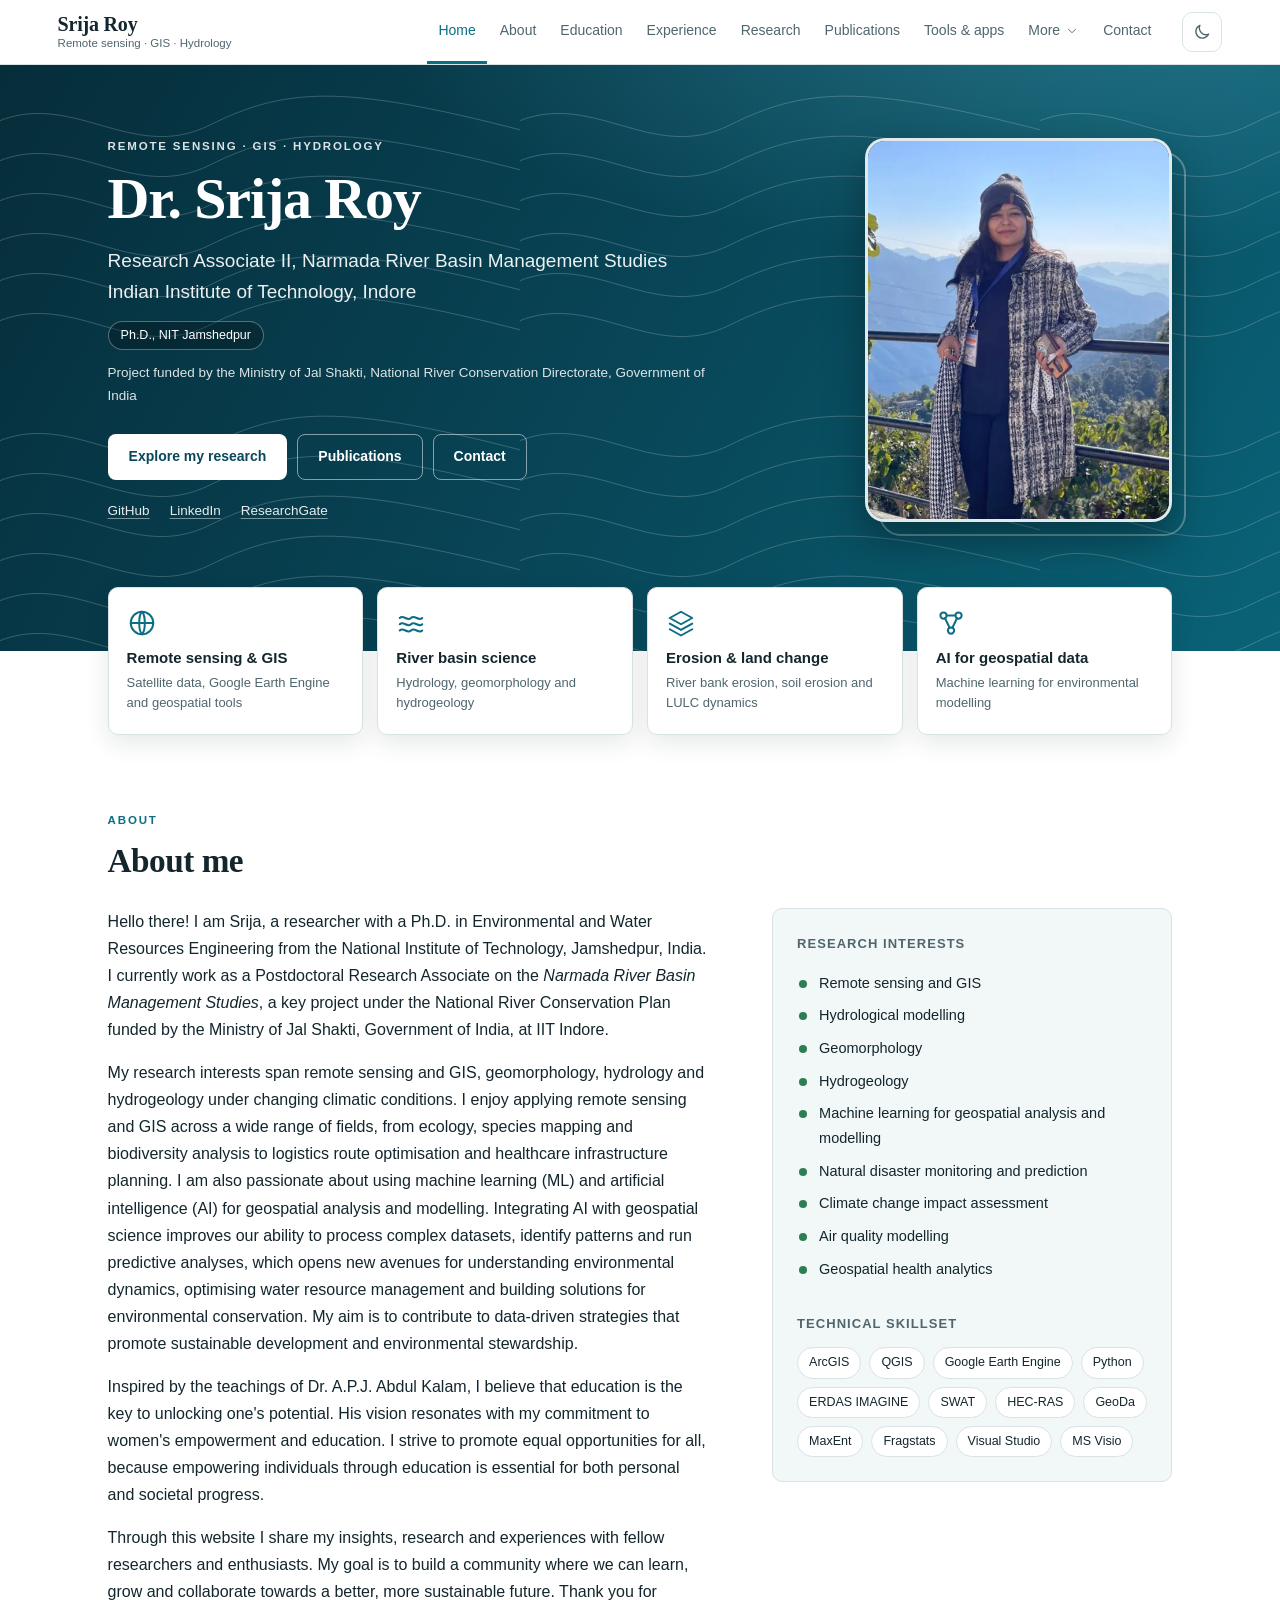
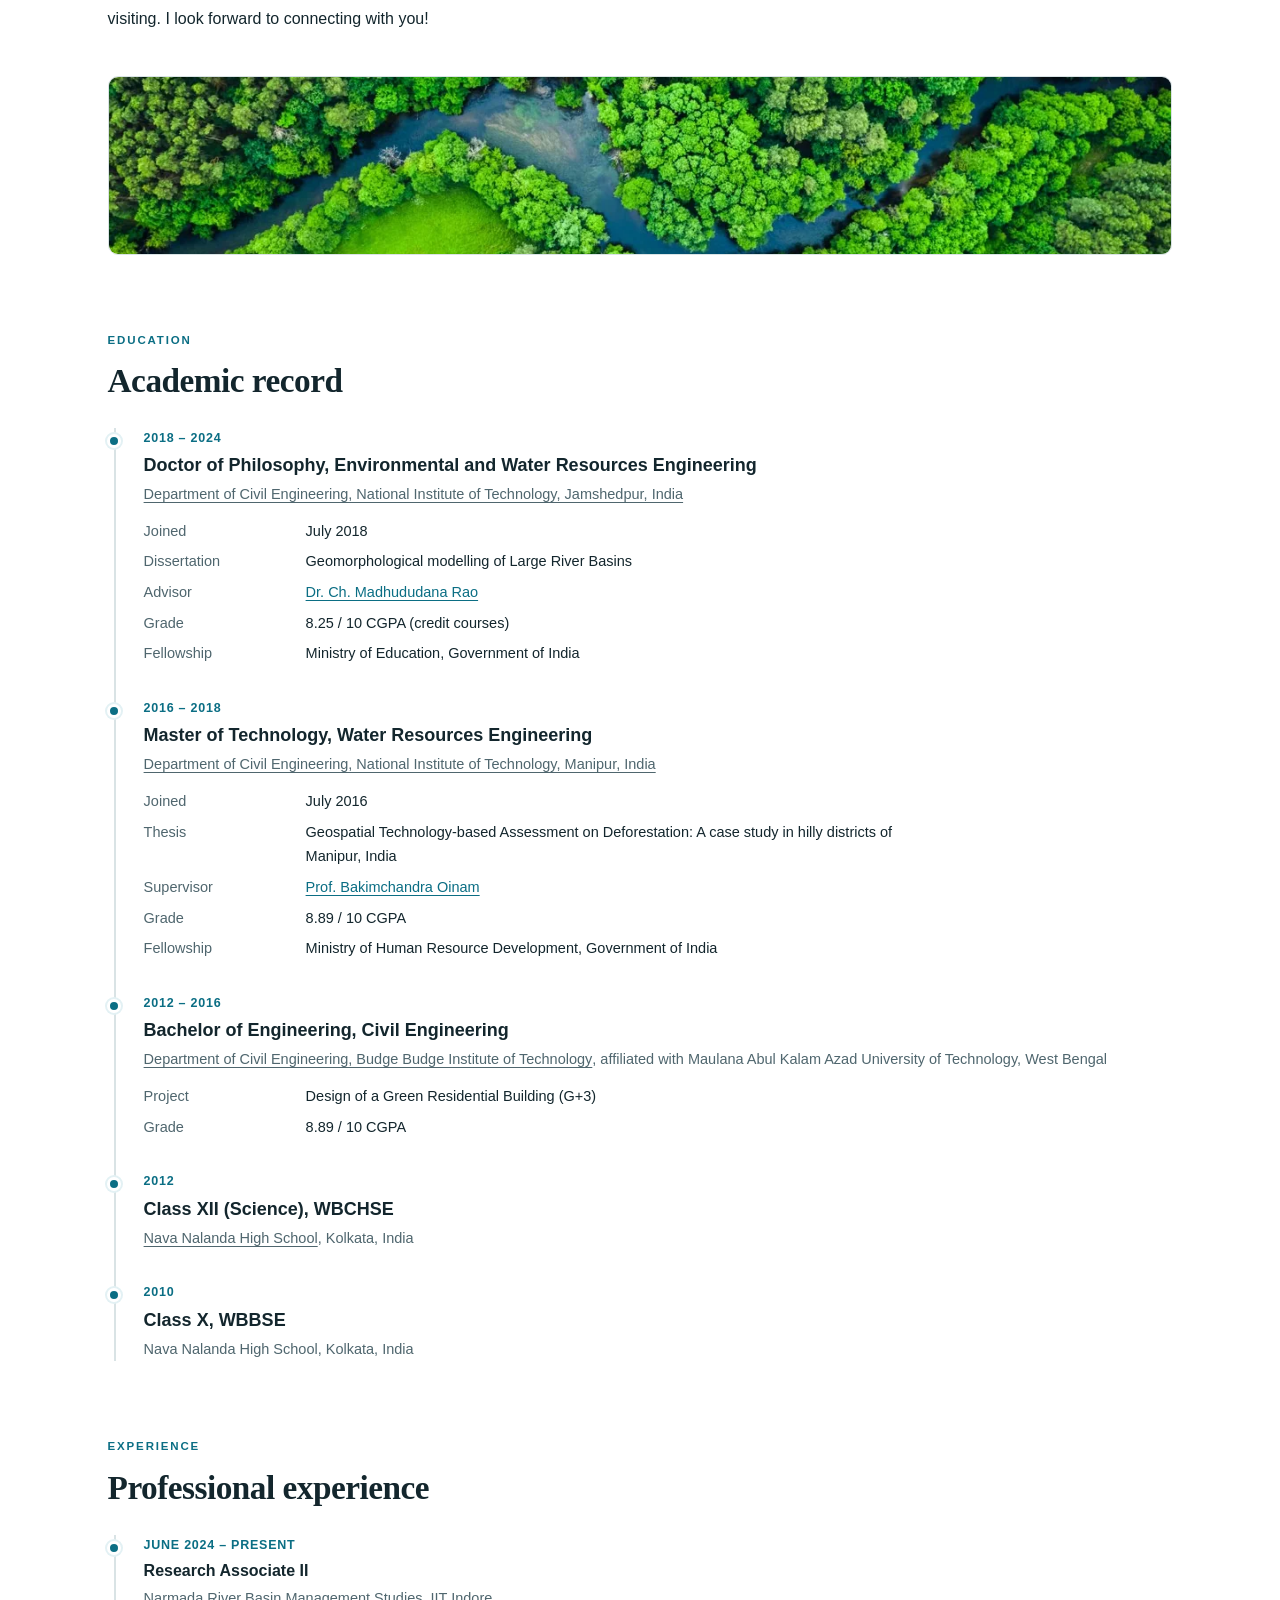
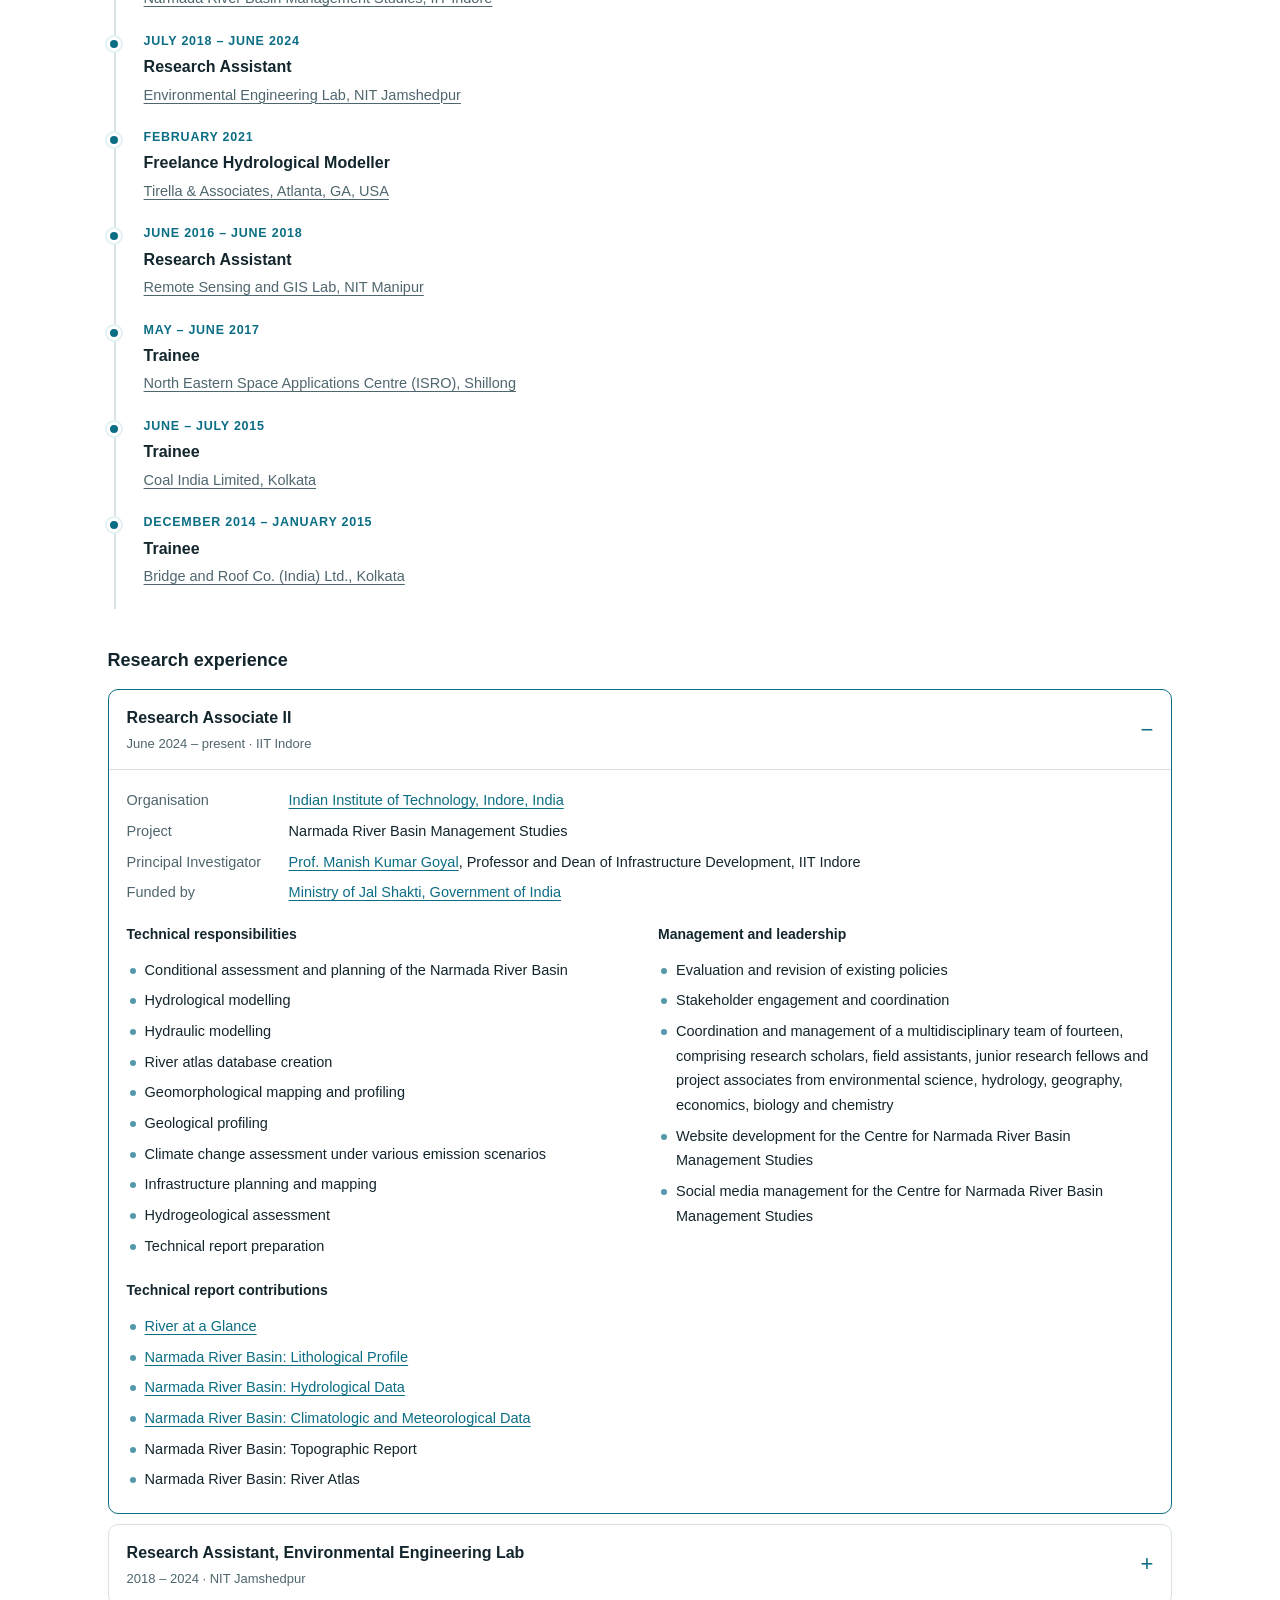
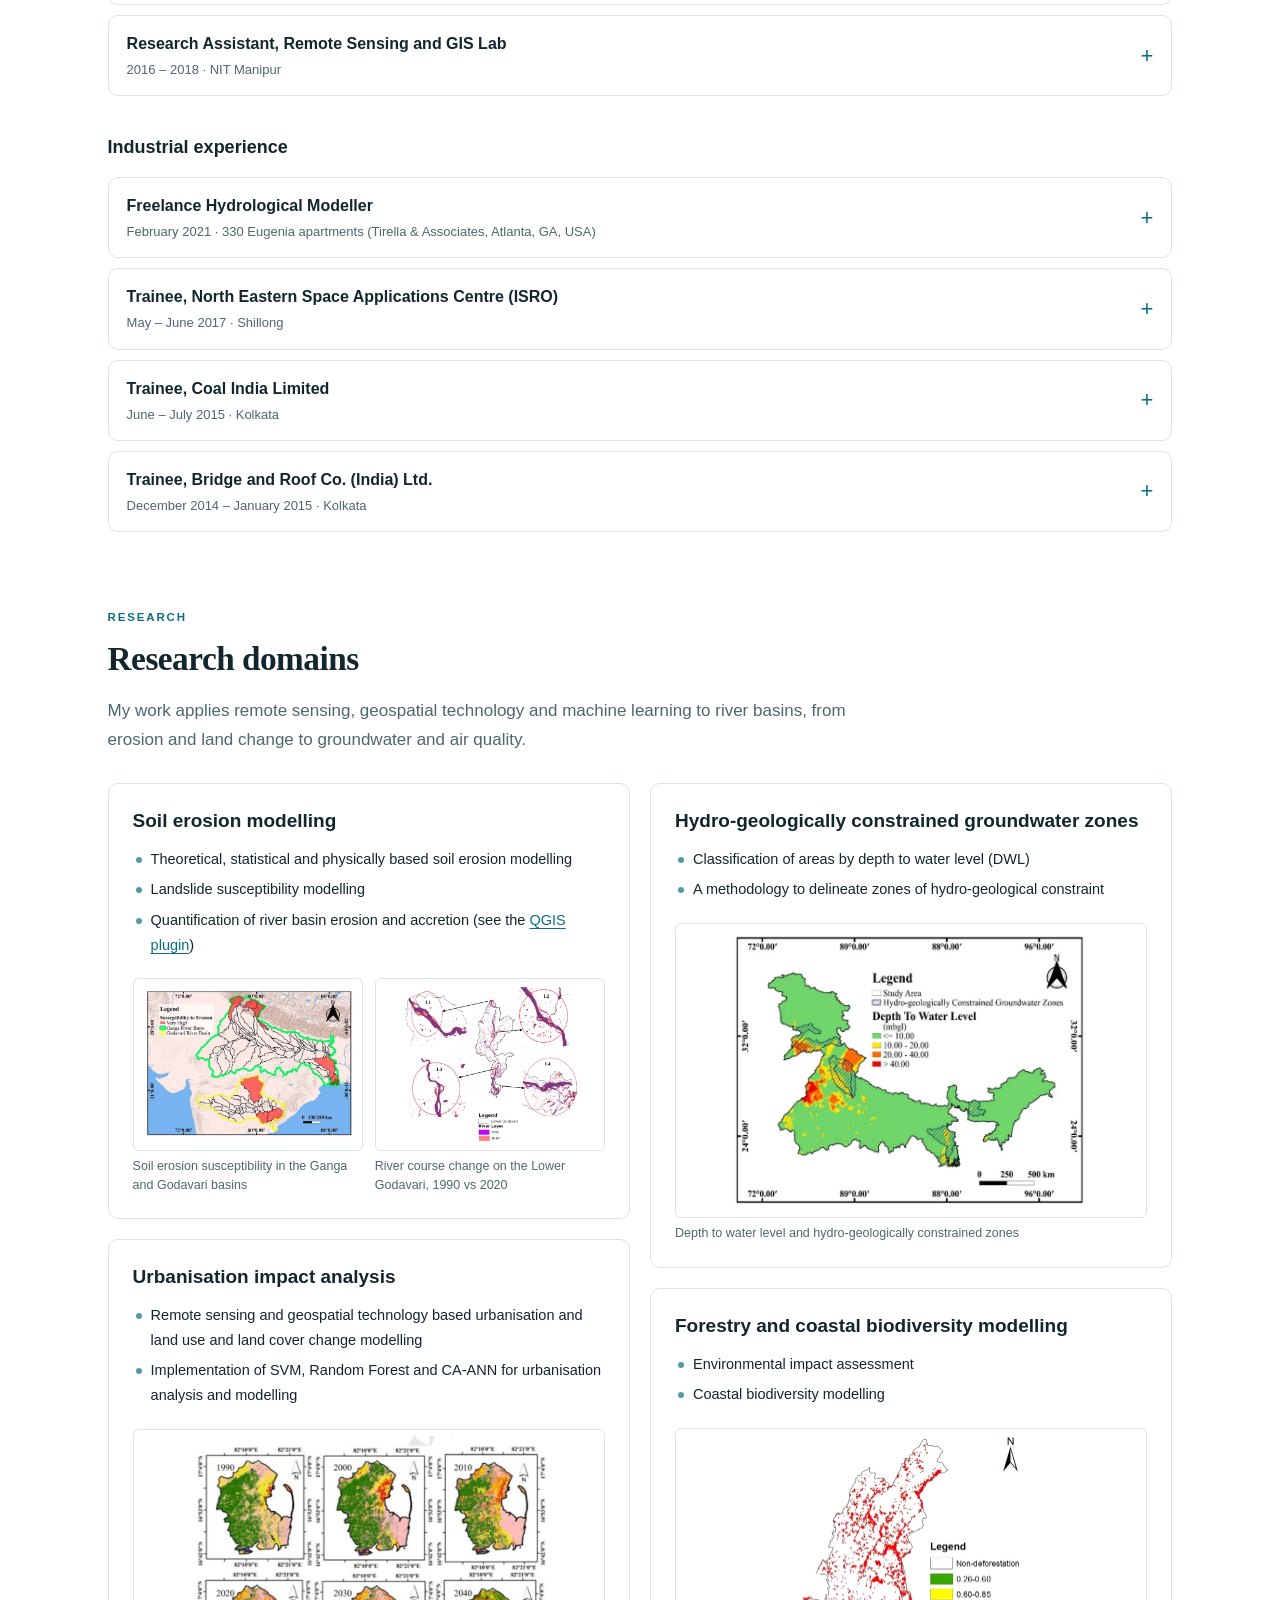
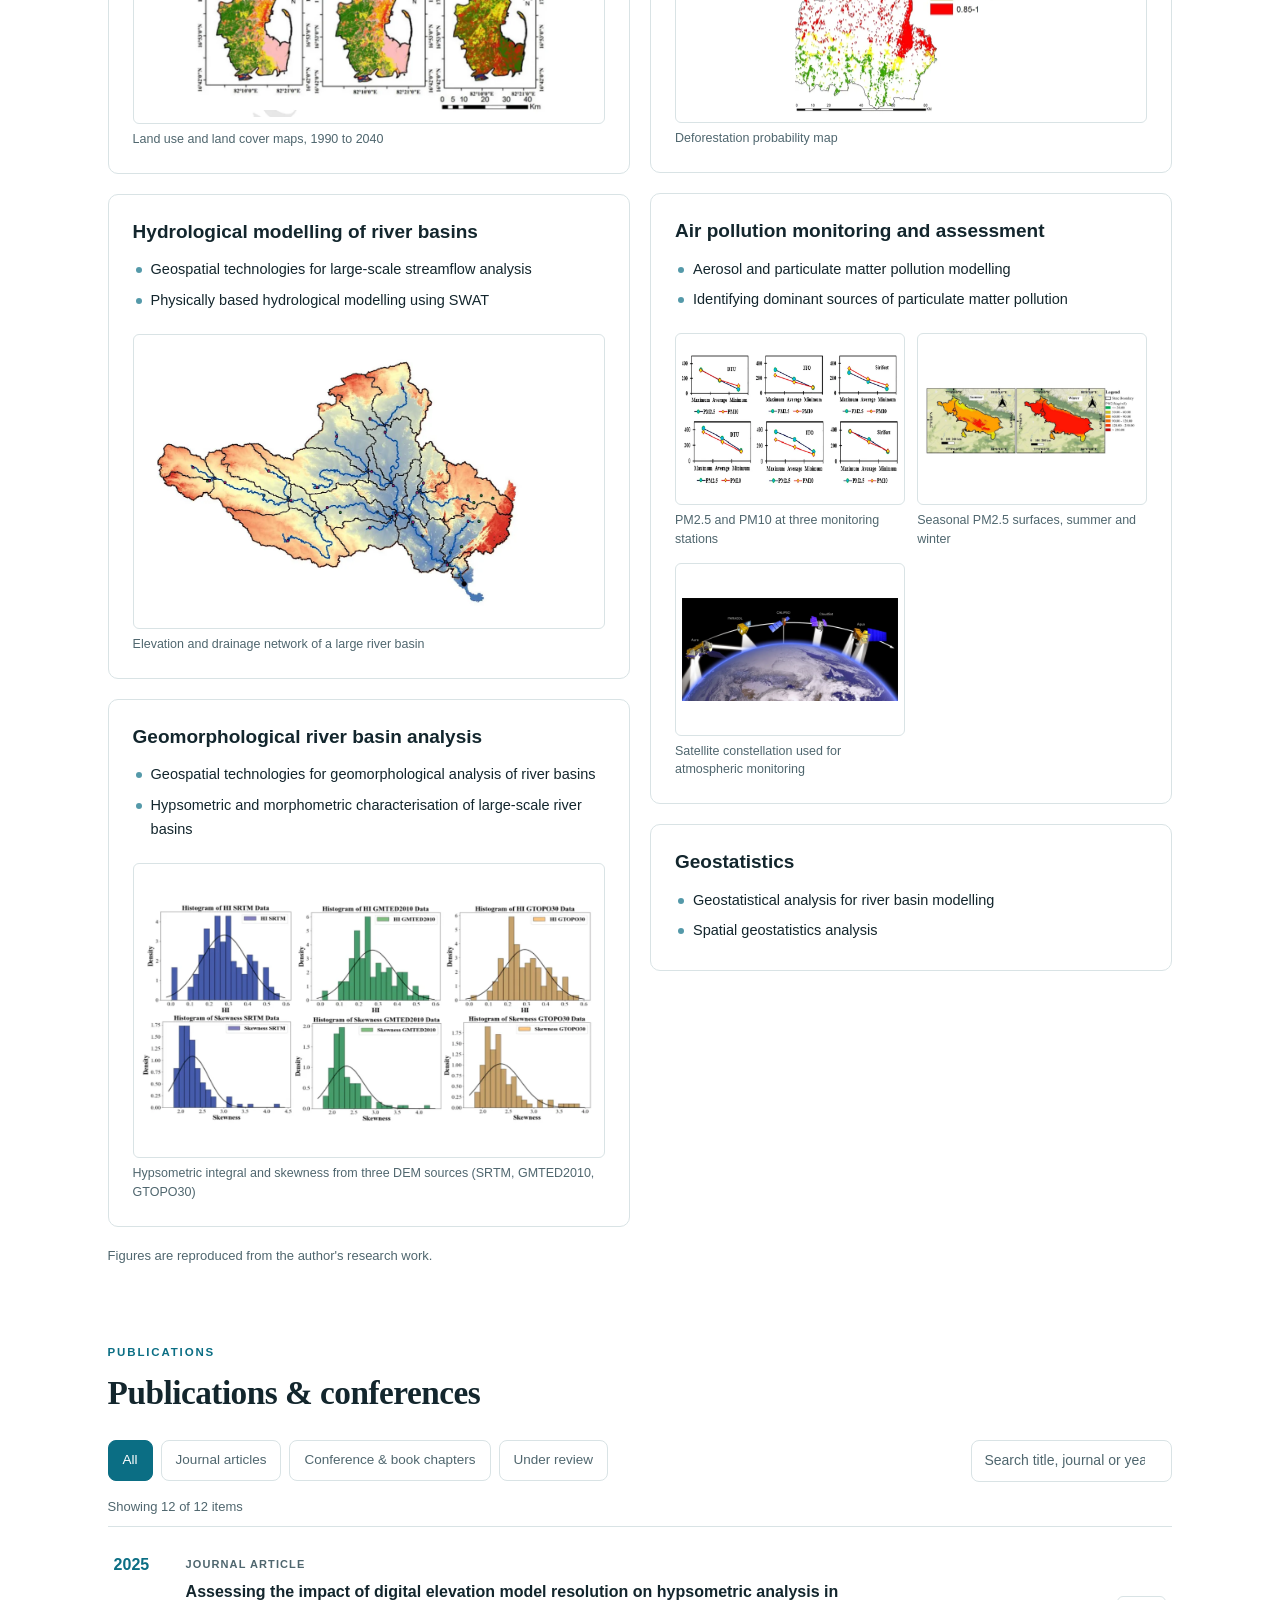
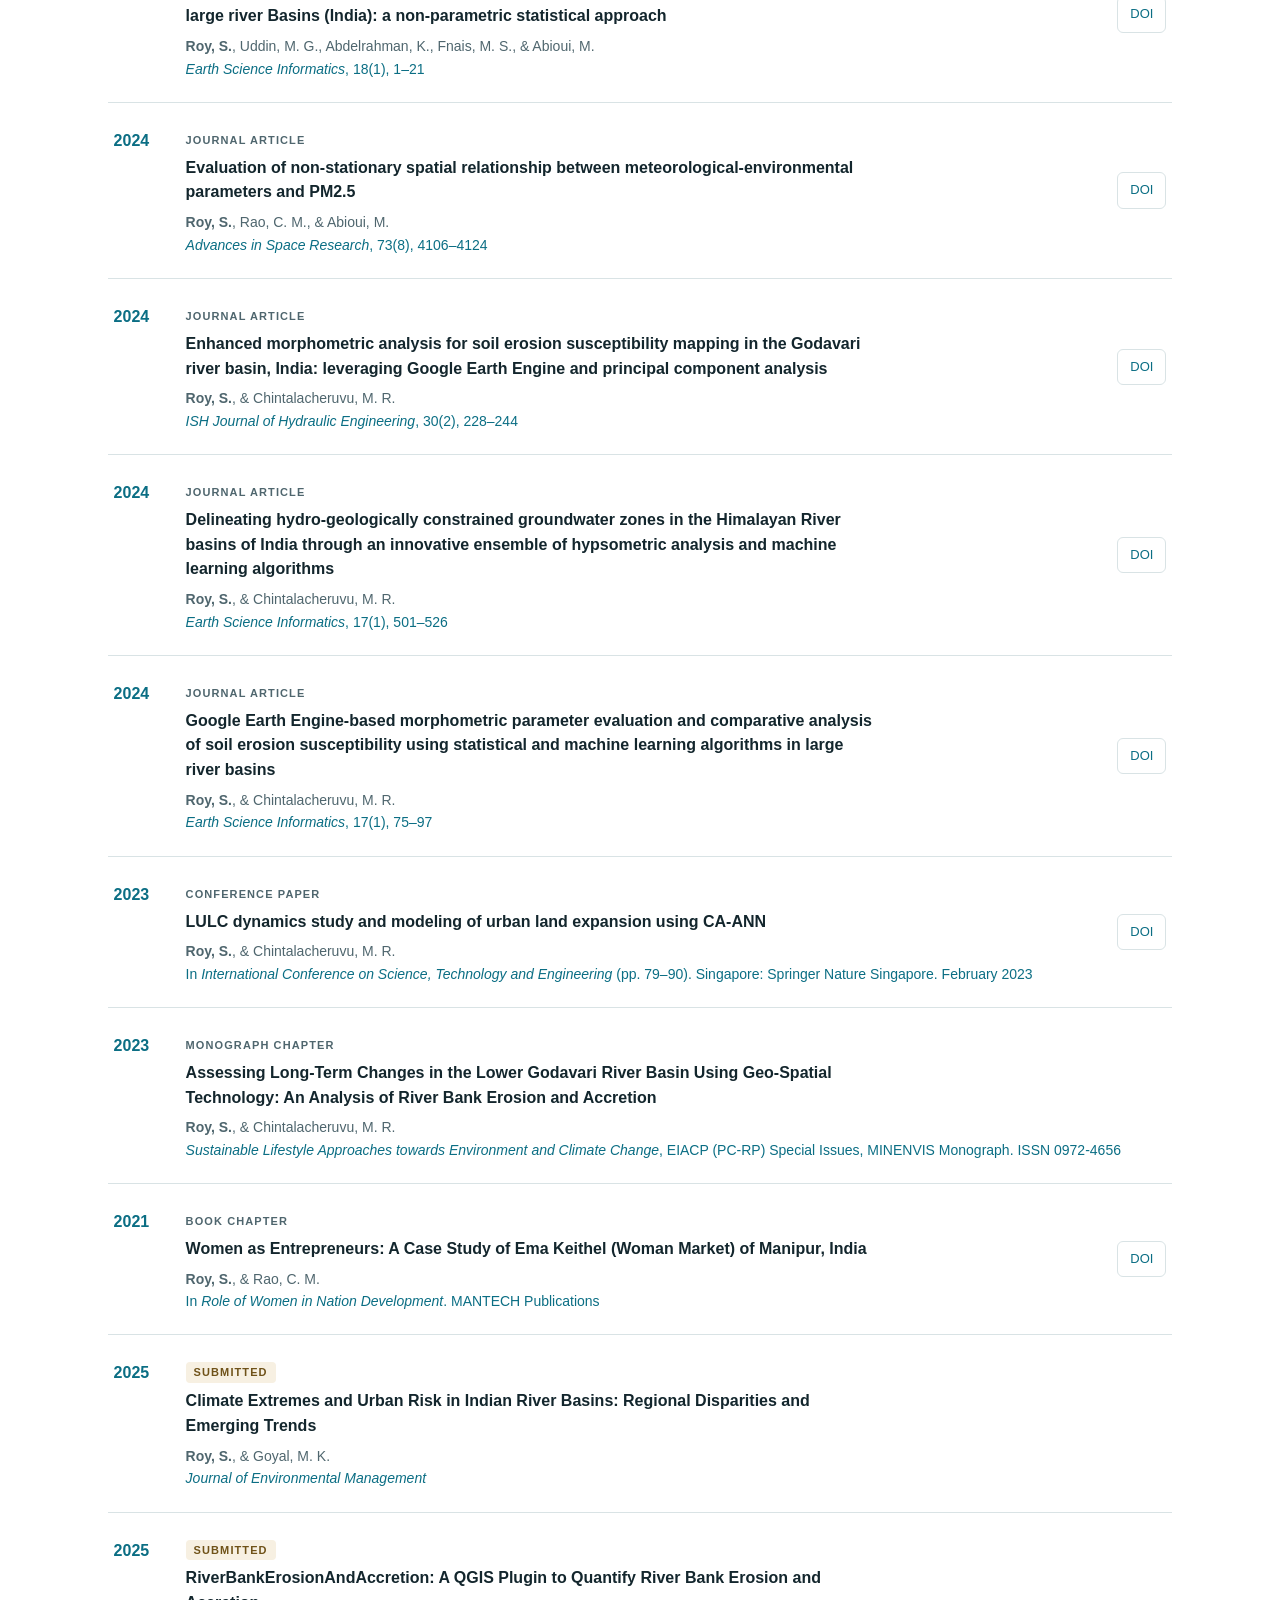
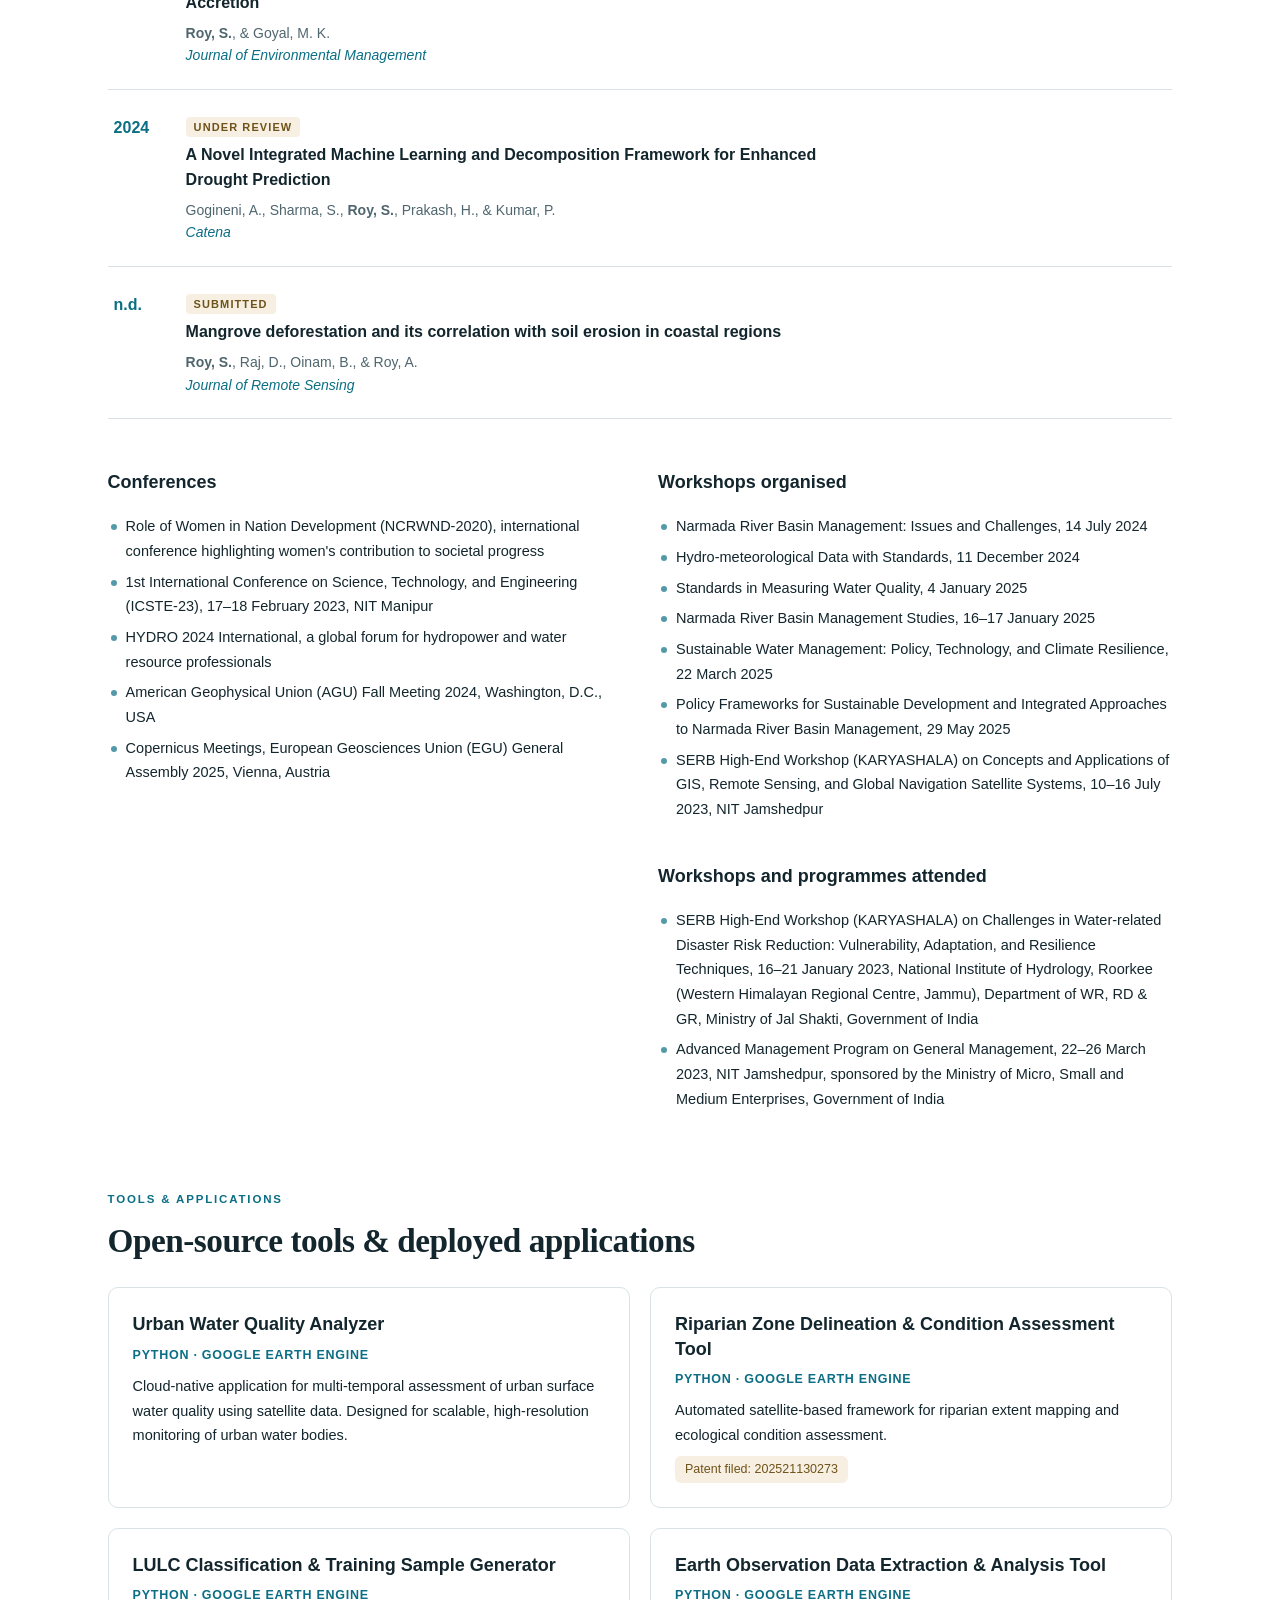
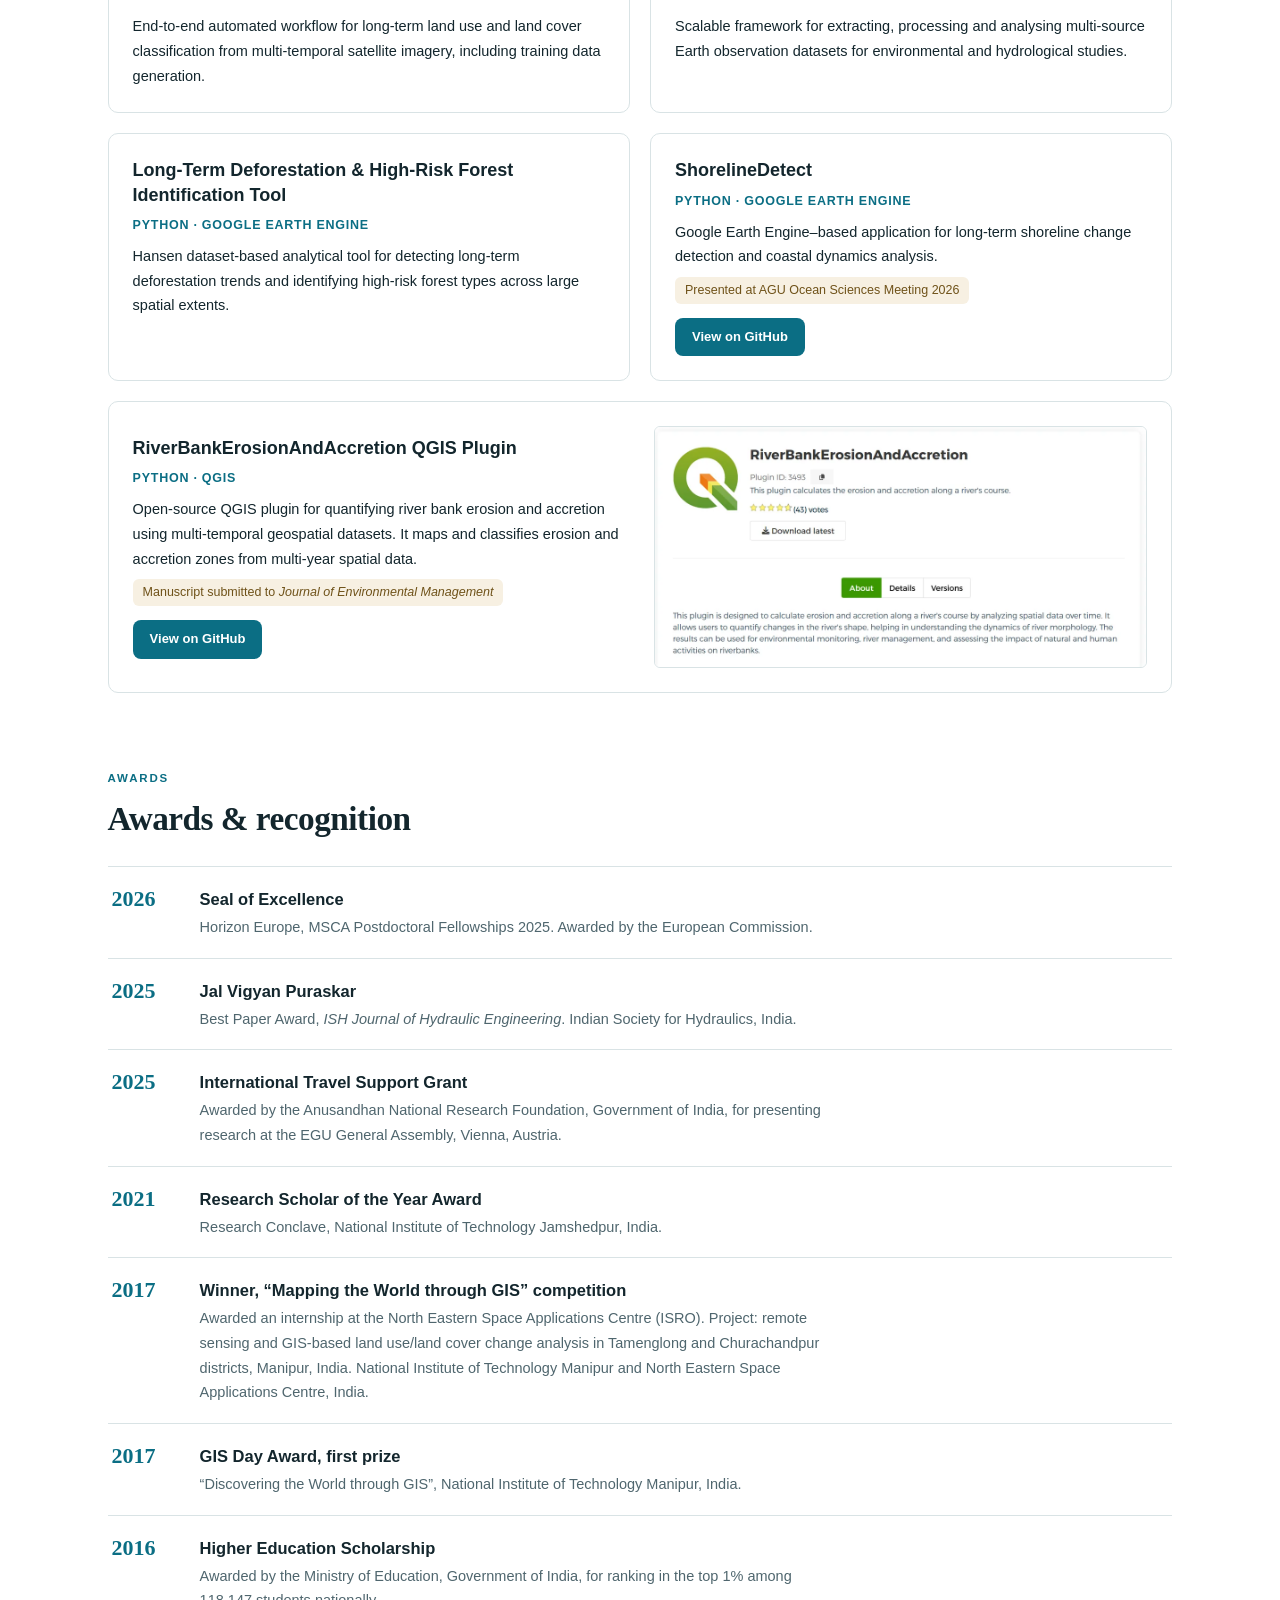
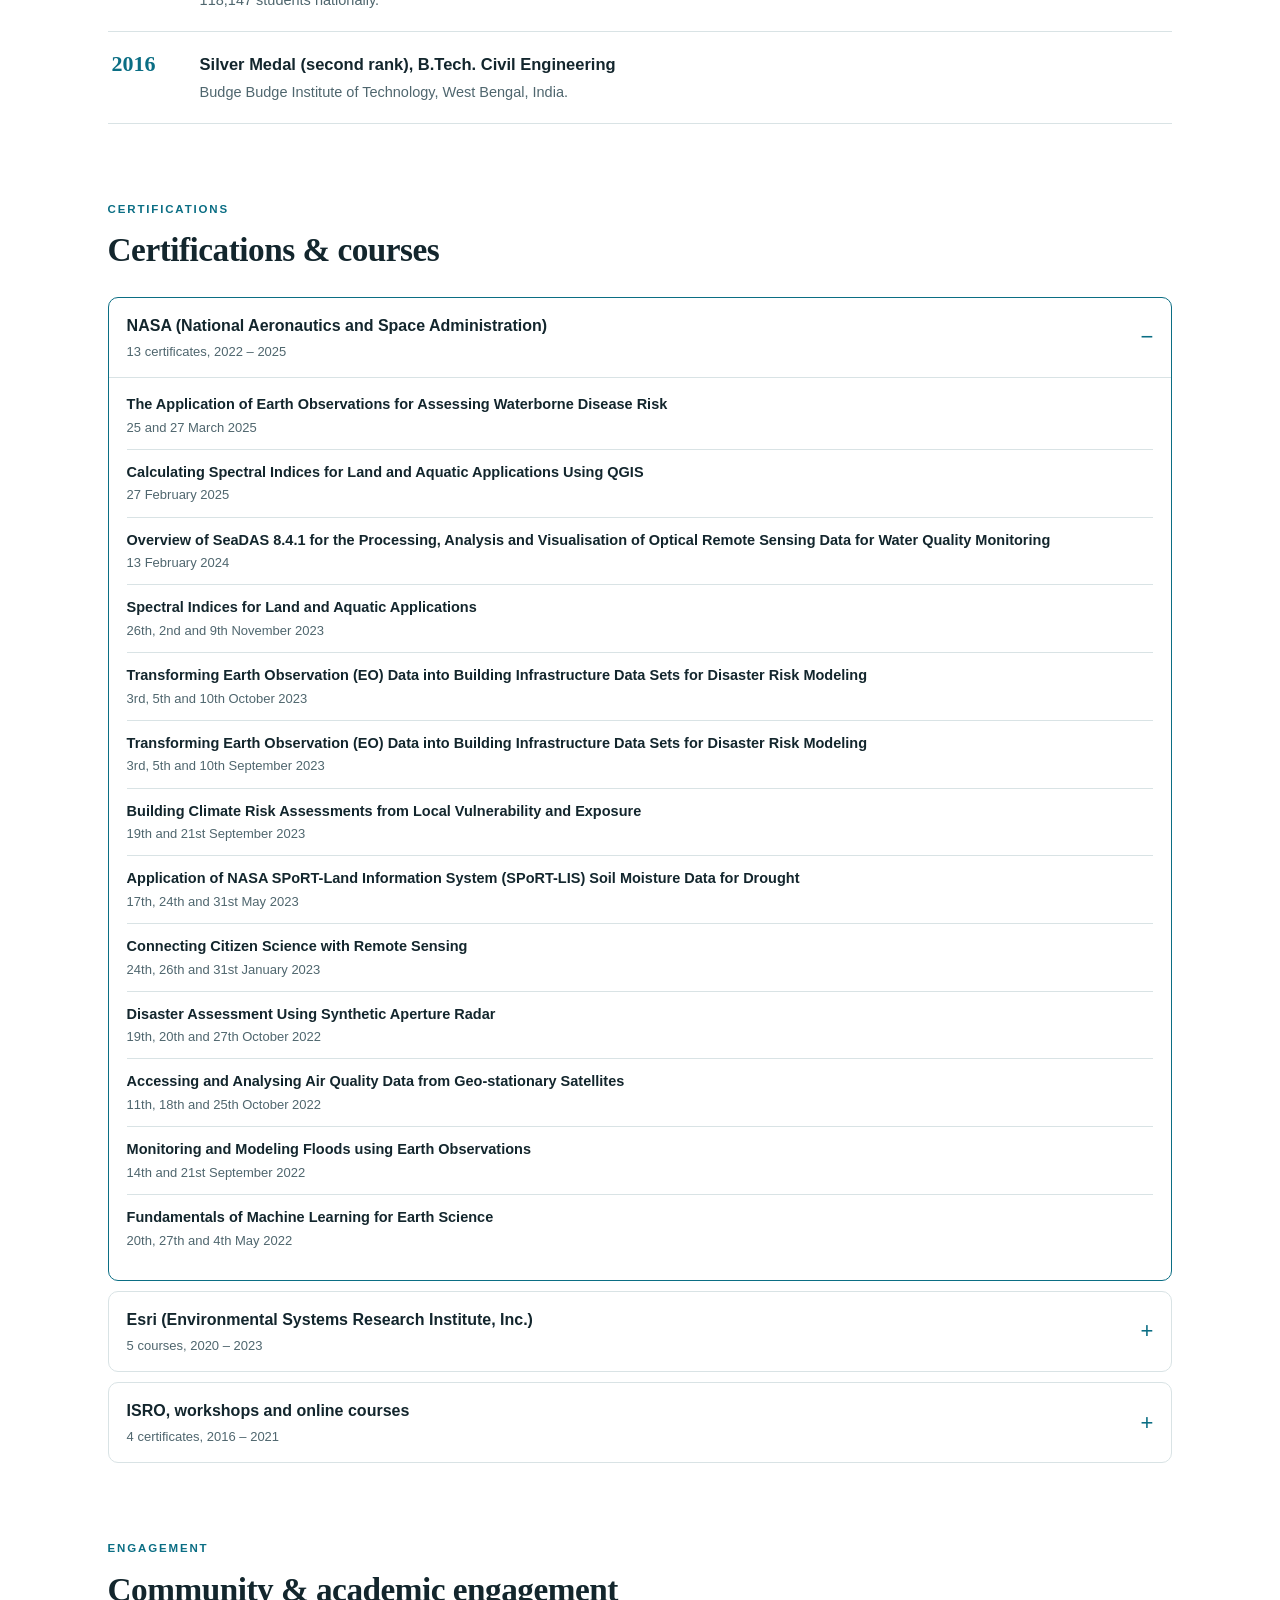
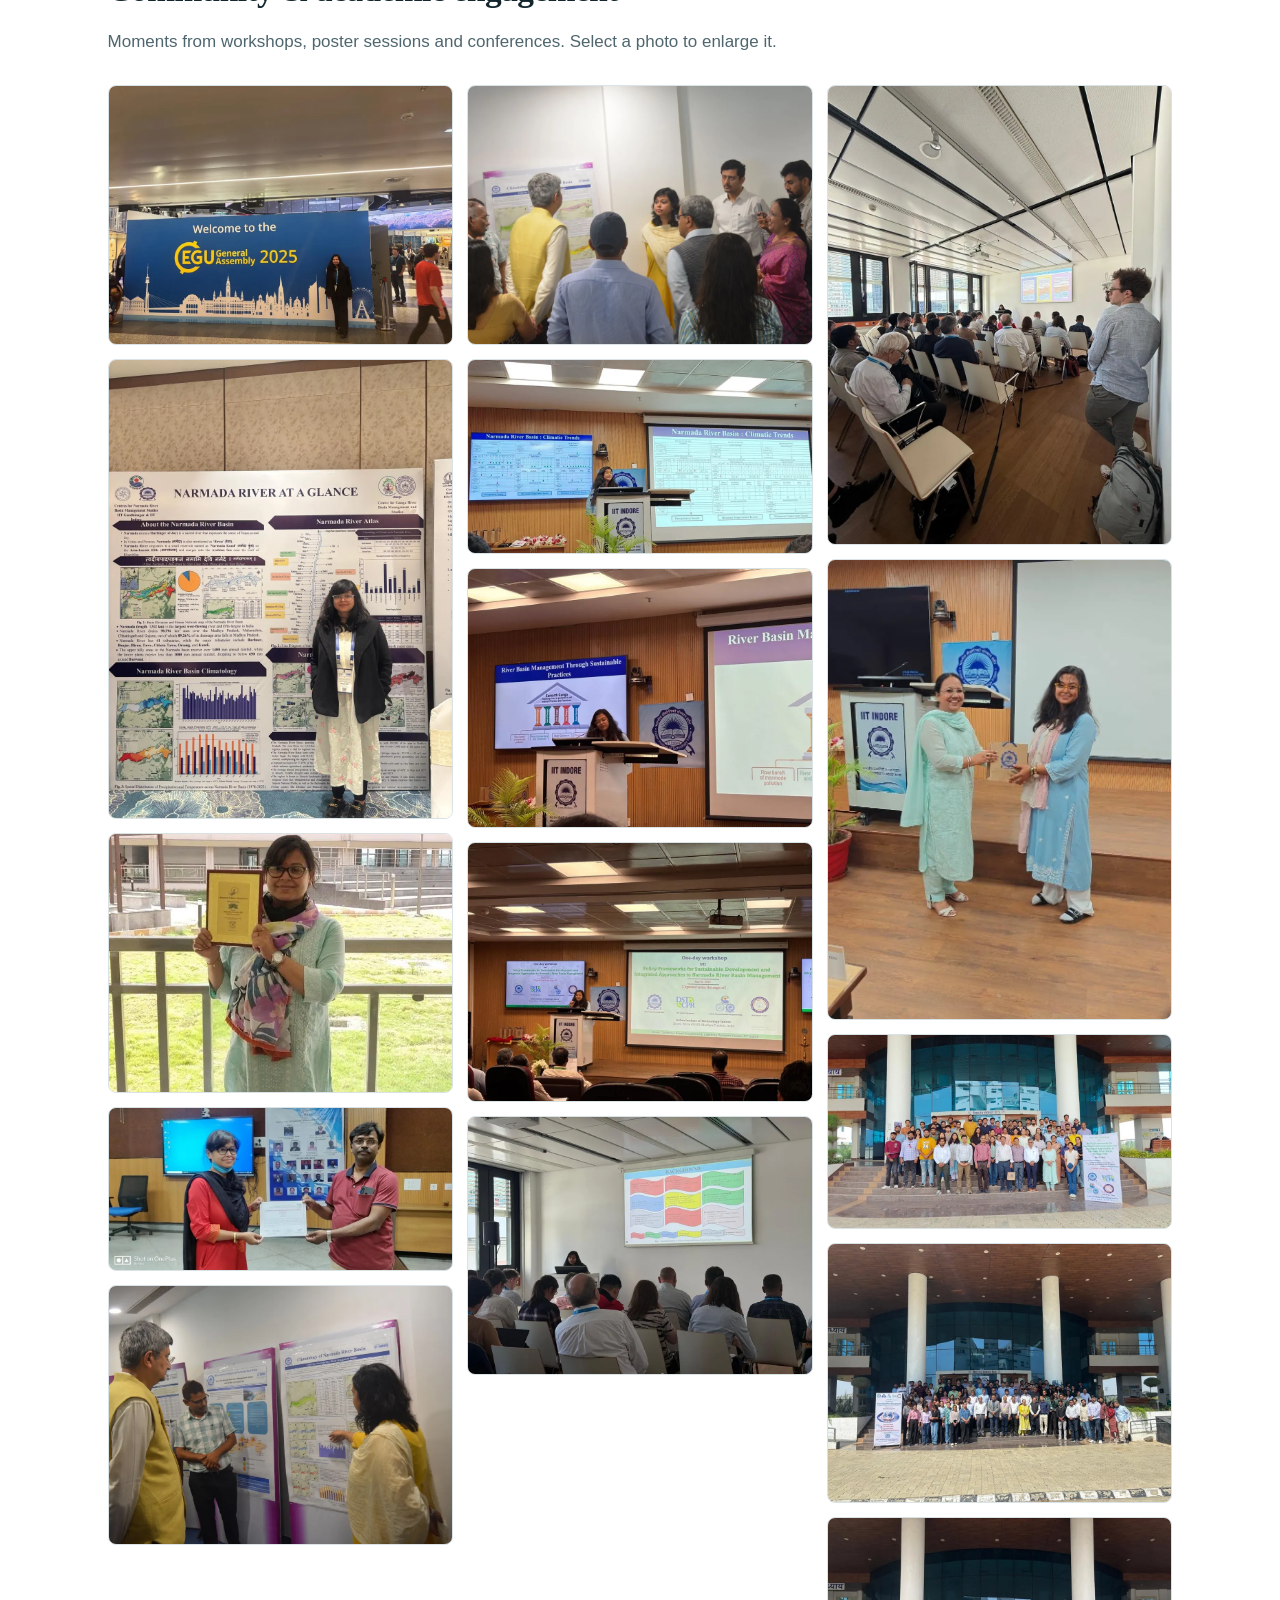
==== commit a11776bb: "Move navigation to a top bar and add five switchable colour palettes Layout - Replace the left sideb" ====
--- a/index.html
+++ b/index.html
@@ -23,8 +23,13 @@
 
   <link rel="stylesheet" href="assets/css/style.css">
   <script>
-    /* Apply the saved theme before first paint to avoid a flash. */
-    try { var t = localStorage.getItem('theme'); if (t === 'dark' || t === 'light') document.documentElement.setAttribute('data-theme', t); } catch (e) {}
+    /* Runs before first paint: marks JS as available, applies the saved theme and an optional ?palette= preview. */
+    (function () {
+      var r = document.documentElement;
+      r.className += ' js';
+      try { var t = localStorage.getItem('theme'); if (t === 'dark' || t === 'light') r.setAttribute('data-theme', t); } catch (e) {}
+      try { var p = new URLSearchParams(location.search).get('palette'); if (/^(teal|forest|indigo|terracotta|burgundy)$/.test(p)) r.setAttribute('data-palette', p); } catch (e) {}
+    })();
   </script>
 
   <script type="application/ld+json">
@@ -53,101 +58,103 @@
 <body>
   <a class="skip-link" href="#main">Skip to content</a>
 
-  <!-- Mobile top bar -->
-  <header class="mobile-bar">
-    <a href="#home" class="mobile-brand">Srija Roy<span>Remote sensing · GIS · Hydrology</span></a>
-    <div class="mobile-actions">
-      <button class="icon-btn theme-toggle" type="button" aria-label="Switch to dark theme">
-        <svg viewBox="0 0 24 24" aria-hidden="true"><path d="M20 14.5A8 8 0 0 1 9.5 4a8 8 0 1 0 10.5 10.5z"/></svg>
-      </button>
-      <button class="icon-btn menu-btn" type="button" aria-label="Open navigation" aria-controls="sidebar" aria-expanded="false">
-        <svg viewBox="0 0 24 24" aria-hidden="true"><path d="M4 7h16M4 12h16M4 17h16"/></svg>
-      </button>
+  <!-- Top navigation bar -->
+  <header class="topbar" id="top">
+    <div class="topbar-inner">
+      <a href="#home" class="brand">Srija Roy<small>Remote sensing · GIS · Hydrology</small></a>
+
+      <nav class="nav" id="site-nav" aria-label="Main">
+        <a class="nav-link" href="#home">Home</a>
+        <a class="nav-link" href="#about">About</a>
+        <a class="nav-link" href="#education">Education</a>
+        <a class="nav-link" href="#experience">Experience</a>
+        <a class="nav-link" href="#research">Research</a>
+        <a class="nav-link" href="#publications">Publications</a>
+        <a class="nav-link" href="#tools">Tools &amp; apps</a>
+        <div class="more">
+          <button class="nav-link more-btn" type="button" aria-expanded="false" aria-controls="more-list">More
+            <svg viewBox="0 0 24 24" aria-hidden="true"><path d="m6 9 6 6 6-6"/></svg>
+          </button>
+          <ul class="more-list" id="more-list">
+            <li><a class="nav-link" href="#awards">Awards</a></li>
+            <li><a class="nav-link" href="#certifications">Certifications</a></li>
+            <li><a class="nav-link" href="#engagement">Engagement</a></li>
+          </ul>
+        </div>
+        <a class="nav-link" href="#contact">Contact</a>
+      </nav>
+
+      <div class="actions">
+        <button class="icon-btn theme-toggle" type="button" aria-label="Switch to dark theme">
+          <svg viewBox="0 0 24 24" aria-hidden="true"><path d="M20 14.5A8 8 0 0 1 9.5 4a8 8 0 1 0 10.5 10.5z"/></svg>
+        </button>
+        <button class="icon-btn menu-btn" type="button" aria-label="Open navigation" aria-controls="site-nav" aria-expanded="false">
+          <svg viewBox="0 0 24 24" aria-hidden="true"><path d="M4 7h16M4 12h16M4 17h16"/></svg>
+        </button>
+      </div>
     </div>
   </header>
-  <div class="backdrop" hidden></div>
-
-  <aside id="sidebar" class="sidebar" aria-label="Profile and navigation">
-    <a href="#home" class="profile" aria-label="Srija Roy, back to top">
-      <span class="avatar"><img src="assets/img/portrait.webp" alt="" width="900" height="655"></span>
-      <span class="profile-name">Dr. Srija Roy</span>
-    </a>
-    <p class="profile-role">Research Associate II</p>
-    <p class="profile-org">Indian Institute of Technology, Indore</p>
-    <p class="profile-badge">Ph.D., NIT Jamshedpur</p>
-
-    <nav class="nav" aria-label="Main">
-      <a class="nav-link" href="#home">Home</a>
-      <a class="nav-link" href="#about">About</a>
-      <a class="nav-link" href="#education">Education</a>
-      <a class="nav-link" href="#experience">Experience</a>
-      <a class="nav-link" href="#research">Research</a>
-      <a class="nav-link" href="#publications">Publications</a>
-      <a class="nav-link" href="#tools">Tools &amp; apps</a>
-      <a class="nav-link" href="#awards">Awards</a>
-      <a class="nav-link" href="#certifications">Certifications</a>
-      <a class="nav-link" href="#engagement">Engagement</a>
-      <a class="nav-link" href="#contact">Contact</a>
-    </nav>
-
-    <div class="side-links">
-      <a href="https://github.com/roysrija" target="_blank" rel="noopener noreferrer">GitHub</a>
-      <a href="https://www.linkedin.com/in/srija-roy-746bb9100" target="_blank" rel="noopener noreferrer">LinkedIn</a>
-      <a href="https://www.researchgate.net/profile/Srija-Roy-3" target="_blank" rel="noopener noreferrer">ResearchGate</a>
-    </div>
-    <button class="theme-toggle side-theme" type="button" aria-label="Switch to dark theme">
-      <svg viewBox="0 0 24 24" aria-hidden="true"><path d="M20 14.5A8 8 0 0 1 9.5 4a8 8 0 1 0 10.5 10.5z"/></svg>
-      <span class="theme-label">Dark theme</span>
-    </button>
-  </aside>
 
   <main id="main">
     <!-- HOME -->
-    <section id="home" class="hero-wrap" aria-labelledby="hero-title">
+    <section id="home" aria-labelledby="hero-title">
       <div class="hero">
-        <div class="hero-inner">
-          <p class="eyebrow light">Remote sensing · GIS · Hydrology</p>
-          <h1 id="hero-title">Dr. Srija Roy</h1>
-          <p class="hero-sub">Research Associate II, Narmada River Basin Management Studies<br>Indian Institute of Technology, Indore</p>
-          <p class="hero-fund">Project funded by the Ministry of Jal Shakti, National River Conservation Directorate, Government of India</p>
-          <div class="btn-row">
-            <a class="btn btn-light" href="#research">Explore my research</a>
-            <a class="btn btn-ghost" href="#publications">Publications</a>
-            <a class="btn btn-ghost" href="#contact">Contact</a>
+        <div class="wrap hero-grid">
+          <div class="hero-copy">
+            <p class="eyebrow light">Remote sensing · GIS · Hydrology</p>
+            <h1 id="hero-title">Dr. Srija Roy</h1>
+            <p class="hero-sub">Research Associate II, Narmada River Basin Management Studies<br>Indian Institute of Technology, Indore</p>
+            <p class="hero-badge">Ph.D., NIT Jamshedpur</p>
+            <p class="hero-fund">Project funded by the Ministry of Jal Shakti, National River Conservation Directorate, Government of India</p>
+            <div class="btn-row">
+              <a class="btn btn-light" href="#research">Explore my research</a>
+              <a class="btn btn-ghost" href="#publications">Publications</a>
+              <a class="btn btn-ghost" href="#contact">Contact</a>
+            </div>
+            <p class="hero-links">
+              <a href="https://github.com/roysrija" target="_blank" rel="noopener noreferrer">GitHub</a>
+              <a href="https://www.linkedin.com/in/srija-roy-746bb9100" target="_blank" rel="noopener noreferrer">LinkedIn</a>
+              <a href="https://www.researchgate.net/profile/Srija-Roy-3" target="_blank" rel="noopener noreferrer">ResearchGate</a>
+            </p>
           </div>
+          <figure class="hero-photo">
+            <img src="assets/img/portrait.webp" alt="Dr. Srija Roy standing at a mountain viewpoint" width="900" height="655" fetchpriority="high">
+          </figure>
         </div>
       </div>
 
-      <ul class="highlights">
-        <li>
-          <a class="highlight" href="#research">
-            <svg viewBox="0 0 24 24" aria-hidden="true"><circle cx="12" cy="12" r="9"/><path d="M3 12h18M12 3c3 3 3 15 0 18M12 3c-3 3-3 15 0 18"/></svg>
-            <h2>Remote sensing &amp; GIS</h2>
-            <p>Satellite data, Google Earth Engine and geospatial tools</p>
-          </a>
-        </li>
-        <li>
-          <a class="highlight" href="#research">
-            <svg viewBox="0 0 24 24" aria-hidden="true"><path d="M3 8c3-3 6 3 9 0s6 3 9 0M3 13c3-3 6 3 9 0s6 3 9 0M3 18c3-3 6 3 9 0s6 3 9 0"/></svg>
-            <h2>River basin science</h2>
-            <p>Hydrology, geomorphology and hydrogeology</p>
-          </a>
-        </li>
-        <li>
-          <a class="highlight" href="#research">
-            <svg viewBox="0 0 24 24" aria-hidden="true"><path d="M12 3 3 8l9 5 9-5-9-5zM3 12.5l9 5 9-5M3 17l9 5 9-5"/></svg>
-            <h2>Erosion &amp; land change</h2>
-            <p>River bank erosion, soil erosion and LULC dynamics</p>
-          </a>
-        </li>
-        <li>
-          <a class="highlight" href="#research">
-            <svg viewBox="0 0 24 24" aria-hidden="true"><circle cx="6" cy="6" r="2.5"/><circle cx="18" cy="6" r="2.5"/><circle cx="12" cy="18" r="2.5"/><path d="M8.5 6h7M7.2 8.2l3.7 7.6M16.8 8.2l-3.7 7.6"/></svg>
-            <h2>AI for geospatial data</h2>
-            <p>Machine learning for environmental modelling</p>
-          </a>
-        </li>
-      </ul>
+      <div class="wrap highlights-wrap">
+        <ul class="highlights">
+          <li>
+            <a class="highlight" href="#research">
+              <svg viewBox="0 0 24 24" aria-hidden="true"><circle cx="12" cy="12" r="9"/><path d="M3 12h18M12 3c3 3 3 15 0 18M12 3c-3 3-3 15 0 18"/></svg>
+              <h2>Remote sensing &amp; GIS</h2>
+              <p>Satellite data, Google Earth Engine and geospatial tools</p>
+            </a>
+          </li>
+          <li>
+            <a class="highlight" href="#research">
+              <svg viewBox="0 0 24 24" aria-hidden="true"><path d="M3 8c3-3 6 3 9 0s6 3 9 0M3 13c3-3 6 3 9 0s6 3 9 0M3 18c3-3 6 3 9 0s6 3 9 0"/></svg>
+              <h2>River basin science</h2>
+              <p>Hydrology, geomorphology and hydrogeology</p>
+            </a>
+          </li>
+          <li>
+            <a class="highlight" href="#research">
+              <svg viewBox="0 0 24 24" aria-hidden="true"><path d="M12 3 3 8l9 5 9-5-9-5zM3 12.5l9 5 9-5M3 17l9 5 9-5"/></svg>
+              <h2>Erosion &amp; land change</h2>
+              <p>River bank erosion, soil erosion and LULC dynamics</p>
+            </a>
+          </li>
+          <li>
+            <a class="highlight" href="#research">
+              <svg viewBox="0 0 24 24" aria-hidden="true"><circle cx="6" cy="6" r="2.5"/><circle cx="18" cy="6" r="2.5"/><circle cx="12" cy="18" r="2.5"/><path d="M8.5 6h7M7.2 8.2l3.7 7.6M16.8 8.2l-3.7 7.6"/></svg>
+              <h2>AI for geospatial data</h2>
+              <p>Machine learning for environmental modelling</p>
+            </a>
+          </li>
+        </ul>
+      </div>
     </section>
 
     <div class="content">
--- a/assets/css/style.css
+++ b/assets/css/style.css
@@ -1,77 +1,98 @@
 /* Srija Roy: academic website. Plain CSS, no build step.
-   Layout: fixed profile sidebar + single scrolling page (stacks under 900px). */
-
+   Layout: sticky top navigation bar + single scrolling page.
+   Colours: every palette is a small set of --p* / --d-* variables (see "Palettes").
+   To change the whole look, change the palette variables or set data-palette on <html>. */
+
+/* ---------- Palettes ---------- */
+/* Each palette defines light values (--p*), dark values (--d-*) and hero gradient stops (--h1..--h3).
+   Default (no attribute) = River Teal. Contrast of every text/background pair has been checked against WCAG AA. */
 :root {
-  --bg: #ffffff;
-  --bg-soft: #f2f7f7;
-  --card: #ffffff;
-  --ink: #13262d;
-  --muted: #4f666e;
-  --line: #d9e3e5;
-  --water: #0b6e84;
-  --water-deep: #08485a;
-  --water-tint: #e3f1f4;
-  --leaf: #2f7d55;
-  --sand: #f7f0e2;
-  --sand-ink: #6f5219;
-  --on-water: #ffffff;
-  --shadow: 0 8px 24px rgba(8, 72, 90, .10);
-  --sidebar: 272px;
+  --p: #0b6e84; --p-deep: #08485a; --p-tint: #e3f1f4; --p-soft: #f2f7f7;
+  --p-ink: #13262d; --p-muted: #4f666e; --p-line: #d9e3e5; --p-accent: #2f7d55;
+  --p-sand: #f7f0e2; --p-sandink: #6f5219;
+  --h1: #062d3a; --h2: #08485a; --h3: #0b6e84; --glow: 102, 196, 217;
+  --d-p: #66c4d9; --d-tint: #14333d; --d-bg: #0c1a20; --d-soft: #11252d; --d-card: #112730;
+  --d-line: #224049; --d-ink: #e5eef0; --d-muted: #9db3ba; --d-accent: #72c99b;
+  --d-sand: #2b2415; --d-sandink: #e3c48a;
+}
+:root[data-palette="forest"] {
+  --p: #2b6b45; --p-deep: #15402a; --p-tint: #e4f1e8; --p-soft: #f3f8f4;
+  --p-ink: #14241b; --p-muted: #4d6155; --p-line: #d8e5dc; --p-accent: #8a6a1c;
+  --p-sand: #f6efdc; --p-sandink: #6b5116;
+  --h1: #0c2a1b; --h2: #15402a; --h3: #2b6b45; --glow: 134, 214, 160;
+  --d-p: #7fd09f; --d-tint: #173324; --d-bg: #0b1710; --d-soft: #112119; --d-card: #12261b;
+  --d-line: #24402f; --d-ink: #e6efe9; --d-muted: #9fb5a7; --d-accent: #e0b25a;
+  --d-sand: #2b2415; --d-sandink: #e3c48a;
+}
+:root[data-palette="indigo"] {
+  --p: #2f4fa3; --p-deep: #162d68; --p-tint: #e8edf9; --p-soft: #f4f6fb;
+  --p-ink: #131a2e; --p-muted: #4f5870; --p-line: #dadfec; --p-accent: #a86610;
+  --p-sand: #fbf0dc; --p-sandink: #704310;
+  --h1: #0b1a3e; --h2: #162d68; --h3: #2f4fa3; --glow: 140, 170, 240;
+  --d-p: #8fb0ff; --d-tint: #1b2a52; --d-bg: #0a1020; --d-soft: #101a33; --d-card: #121d38;
+  --d-line: #25325a; --d-ink: #e8ecf8; --d-muted: #a2acc8; --d-accent: #f0b04a;
+  --d-sand: #2f2412; --d-sandink: #f0c98a;
+}
+:root[data-palette="terracotta"] {
+  --p: #a84a22; --p-deep: #5e2610; --p-tint: #fbeae2; --p-soft: #fbf5f1;
+  --p-ink: #2a1a13; --p-muted: #6a5348; --p-line: #ecdcd2; --p-accent: #4f7a3a;
+  --p-sand: #f3efdf; --p-sandink: #5d5316;
+  --h1: #2f1409; --h2: #5e2610; --h3: #a84a22; --glow: 240, 170, 130;
+  --d-p: #f0a27a; --d-tint: #3a2218; --d-bg: #17100c; --d-soft: #1f1510; --d-card: #221711;
+  --d-line: #43302a; --d-ink: #f3e9e3; --d-muted: #bda99e; --d-accent: #9fcb7f;
+  --d-sand: #2b2a14; --d-sandink: #d9d48a;
+}
+:root[data-palette="burgundy"] {
+  --p: #8a2c3c; --p-deep: #4a1520; --p-tint: #f7e8ea; --p-soft: #f8f3f3;
+  --p-ink: #221a1d; --p-muted: #5e5358; --p-line: #e7dcdd; --p-accent: #2f6f61;
+  --p-sand: #f6efe0; --p-sandink: #68501b;
+  --h1: #17181f; --h2: #3b1823; --h3: #8a2c3c; --glow: 230, 150, 165;
+  --d-p: #e58f9e; --d-tint: #35171d; --d-bg: #131115; --d-soft: #1b171b; --d-card: #1d181d;
+  --d-line: #3a2f35; --d-ink: #efe8ea; --d-muted: #b4a6ab; --d-accent: #6fc0ad;
+  --d-sand: #2b2415; --d-sandink: #e3c48a;
+}
+
+/* ---------- Theme tokens (light / dark) ---------- */
+:root {
+  --bg: #ffffff; --bg-soft: var(--p-soft); --card: #ffffff;
+  --ink: var(--p-ink); --muted: var(--p-muted); --line: var(--p-line);
+  --water: var(--p); --water-deep: var(--p-deep); --water-tint: var(--p-tint); --leaf: var(--p-accent);
+  --sand: var(--p-sand); --sand-ink: var(--p-sandink);
+  --on-water: #ffffff; --btn-hover-bg: var(--p-deep); --btn-hover-ink: #ffffff;
+  --shadow: 0 8px 24px rgba(10, 30, 40, .10);
+  --topbar-h: 64px;
+  --wrap: 1180px;
   --gutter: clamp(20px, 4.5vw, 68px);
   --radius: 10px;
   --serif: "Iowan Old Style", "Palatino Linotype", Palatino, Georgia, "Times New Roman", serif;
   --sans: -apple-system, BlinkMacSystemFont, "Segoe UI", Roboto, "Helvetica Neue", Arial, sans-serif;
   color-scheme: light;
 }
-
 :root[data-theme="dark"] {
-  --bg: #0c1a20;
-  --bg-soft: #11252d;
-  --card: #112730;
-  --ink: #e5eef0;
-  --muted: #9db3ba;
-  --line: #224049;
-  --water: #66c4d9;
-  --water-deep: #0b3a48;
-  --water-tint: #14333d;
-  --leaf: #72c99b;
-  --sand: #2b2415;
-  --sand-ink: #e3c48a;
-  --on-water: #06222b;
-  --shadow: 0 8px 24px rgba(0, 0, 0, .35);
+  --bg: var(--d-bg); --bg-soft: var(--d-soft); --card: var(--d-card);
+  --ink: var(--d-ink); --muted: var(--d-muted); --line: var(--d-line);
+  --water: var(--d-p); --water-deep: var(--d-tint); --water-tint: var(--d-tint); --leaf: var(--d-accent);
+  --sand: var(--d-sand); --sand-ink: var(--d-sandink);
+  --on-water: var(--d-bg); --btn-hover-bg: color-mix(in srgb, var(--d-p) 78%, #fff); --btn-hover-ink: var(--d-bg);
+  --shadow: 0 8px 24px rgba(0, 0, 0, .38);
   color-scheme: dark;
 }
-
 @media (prefers-color-scheme: dark) {
   :root:not([data-theme="light"]) {
-    --bg: #0c1a20;
-    --bg-soft: #11252d;
-    --card: #112730;
-    --ink: #e5eef0;
-    --muted: #9db3ba;
-    --line: #224049;
-    --water: #66c4d9;
-    --water-deep: #0b3a48;
-    --water-tint: #14333d;
-    --leaf: #72c99b;
-    --sand: #2b2415;
-    --sand-ink: #e3c48a;
-    --on-water: #06222b;
-    --shadow: 0 8px 24px rgba(0, 0, 0, .35);
+    --bg: var(--d-bg); --bg-soft: var(--d-soft); --card: var(--d-card);
+    --ink: var(--d-ink); --muted: var(--d-muted); --line: var(--d-line);
+    --water: var(--d-p); --water-deep: var(--d-tint); --water-tint: var(--d-tint); --leaf: var(--d-accent);
+    --sand: var(--d-sand); --sand-ink: var(--d-sandink);
+    --on-water: var(--d-bg); --btn-hover-bg: color-mix(in srgb, var(--d-p) 78%, #fff); --btn-hover-ink: var(--d-bg);
+    --shadow: 0 8px 24px rgba(0, 0, 0, .38);
     color-scheme: dark;
   }
 }
 
+/* ---------- Base ---------- */
 *, *::before, *::after { box-sizing: border-box; }
-html { scroll-behavior: smooth; scroll-padding-top: 24px; -webkit-text-size-adjust: 100%; }
-body {
-  margin: 0;
-  background: var(--bg);
-  color: var(--ink);
-  font: 16px/1.7 var(--sans);
-  -webkit-font-smoothing: antialiased;
-  overflow-wrap: break-word;
-}
+html { scroll-behavior: smooth; scroll-padding-top: calc(var(--topbar-h) + 16px); -webkit-text-size-adjust: 100%; }
+body { margin: 0; background: var(--bg); color: var(--ink); font: 16px/1.7 var(--sans); -webkit-font-smoothing: antialiased; overflow-wrap: break-word; }
 h1, h2, h3, h4, p, ul, ol, dl, dd, figure { margin: 0; }
 ul, ol { padding: 0; list-style: none; }
 img { display: block; max-width: 100%; height: auto; }
@@ -85,78 +106,89 @@
 .sr-only { position: absolute; width: 1px; height: 1px; padding: 0; margin: -1px; overflow: hidden; clip: rect(0 0 0 0); white-space: nowrap; border: 0; }
 .skip-link { position: fixed; top: 8px; left: 8px; z-index: 200; background: var(--bg); color: var(--ink); padding: 10px 16px; border-radius: 6px; transform: translateY(-160%); }
 .skip-link:focus { transform: none; }
-
-/* ---------- Sidebar ---------- */
-.sidebar {
-  position: fixed; inset: 0 auto 0 0; width: var(--sidebar); z-index: 40;
-  display: flex; flex-direction: column; align-items: center; text-align: center;
-  padding: 30px 20px 18px; overflow-y: auto;
-  background: var(--bg); border-right: 1px solid var(--line);
-}
-.profile { display: flex; flex-direction: column; align-items: center; text-decoration: none; color: var(--ink); }
-.avatar {
-  display: block; width: 132px; height: 132px; border-radius: 50%; overflow: hidden;
-  border: 4px solid var(--bg); box-shadow: 0 0 0 2px var(--water-tint), 0 6px 18px rgba(8, 72, 90, .18);
-  background: var(--water-tint);
-}
-.avatar img { width: 100%; height: 100%; object-fit: cover; object-position: 50% 18%; transform: scale(1.9); transform-origin: 48% 20%; }
-.profile-name { margin-top: 16px; font: 700 21px/1.25 var(--serif); letter-spacing: -.2px; }
-.profile-role { margin-top: 6px; font-size: 14px; font-weight: 600; color: var(--water); line-height: 1.4; }
-.profile-org { font-size: 12.5px; color: var(--muted); line-height: 1.4; margin-top: 2px; }
-.profile-badge { margin: 12px 0 18px; padding: 3px 11px; font-size: 11.5px; border-radius: 999px; background: var(--sand); color: var(--sand-ink); }
-.nav { width: 100%; display: flex; flex-direction: column; gap: 2px; text-align: left; }
+.wrap { max-width: var(--wrap); margin-inline: auto; padding-inline: var(--gutter); }
+
+/* ---------- Top navigation bar ---------- */
+.topbar { position: sticky; top: 0; z-index: 60; background: color-mix(in srgb, var(--bg) 92%, transparent); -webkit-backdrop-filter: blur(10px); backdrop-filter: blur(10px); border-bottom: 1px solid var(--line); }
+.topbar-inner { display: flex; align-items: center; gap: 12px; height: var(--topbar-h); max-width: 1320px; margin-inline: auto; padding-inline: var(--gutter); }
+.brand { color: var(--ink); text-decoration: none; font: 700 20px/1.15 var(--serif); letter-spacing: -.01em; white-space: nowrap; }
+.brand small { display: block; margin-top: 1px; font: 400 11.5px/1.2 var(--sans); letter-spacing: 0; color: var(--muted); }
+.brand:hover { color: var(--water); }
+
+.nav { margin-left: auto; display: flex; align-items: center; gap: 2px; }
+.nav li { display: block; }
 .nav-link {
-  display: block; padding: 7px 14px; font-size: 14px; color: var(--muted); text-decoration: none;
-  border-left: 3px solid transparent; border-radius: 0 6px 6px 0; transition: background .15s, color .15s;
-}
-.nav-link:hover { background: var(--bg-soft); color: var(--ink); }
-.nav-link.active { color: var(--water); background: var(--water-tint); border-left-color: var(--water); font-weight: 600; }
-.side-links { display: flex; flex-wrap: wrap; justify-content: center; gap: 6px 16px; width: 100%; margin-top: 18px; padding-top: 14px; border-top: 1px solid var(--line); font-size: 12.5px; }
-.side-links a { color: var(--muted); text-decoration: none; }
-.side-links a:hover { color: var(--water); text-decoration: underline; }
-.side-theme { margin-top: auto; display: inline-flex; align-items: center; gap: 8px; background: none; border: 1px solid var(--line); border-radius: 999px; padding: 6px 14px; font-size: 12.5px; color: var(--muted); }
-.side-theme svg { width: 16px; height: 16px; }
-.side-theme:hover { color: var(--ink); background: var(--bg-soft); }
-.sidebar .side-links + .side-theme { margin-top: 18px; }
-
-.mobile-bar, .backdrop { display: none; }
-
-/* ---------- Main + hero ---------- */
-main { margin-left: var(--sidebar); min-width: 0; }
-.hero-wrap { position: relative; }
+  display: flex; align-items: center; gap: 5px; height: var(--topbar-h); padding: 0 11px;
+  font-size: 14px; color: var(--muted); text-decoration: none; white-space: nowrap;
+  background: none; border: 0; border-bottom: 3px solid transparent; border-radius: 0; transition: color .15s, border-color .15s, background .15s;
+}
+.nav-link:hover { color: var(--ink); }
+.nav-link.active { color: var(--water); border-bottom-color: var(--water); }
+.more { position: relative; }
+.more-btn svg { width: 14px; height: 14px; transition: transform .2s; }
+.more.open .more-btn svg { transform: rotate(180deg); }
+.more-list {
+  position: absolute; top: calc(100% - 6px); right: 0; min-width: 200px; padding: 6px; display: none;
+  background: var(--card); border: 1px solid var(--line); border-radius: 12px; box-shadow: var(--shadow);
+}
+.more.open .more-list { display: block; }
+@media (hover: hover) { .more:hover .more-list { display: block; } }
+.more.closed .more-list { display: none; } /* set by main.js after a choice/Escape, until the pointer leaves */
+.more-list .nav-link { height: auto; padding: 10px 12px; border: 0; border-radius: 8px; }
+.more-list .nav-link:hover { background: var(--bg-soft); }
+.more-list .nav-link.active { background: var(--water-tint); color: var(--water); }
+
+.actions { display: flex; align-items: center; gap: 8px; margin-left: 8px; }
+.icon-btn { width: 40px; height: 40px; display: grid; place-items: center; border: 1px solid var(--line); border-radius: 10px; background: var(--card); color: var(--muted); }
+.icon-btn:hover { color: var(--water); border-color: var(--water); }
+.icon-btn svg { width: 20px; height: 20px; }
+.menu-btn { display: none; }
+
+/* No-JS fallback: show everything inline, no dropdown or hamburger */
+html:not(.js) .menu-btn, html:not(.js) .theme-toggle, html:not(.js) .more-btn { display: none; }
+html:not(.js) .more-list { position: static; display: flex; padding: 0; border: 0; box-shadow: none; background: none; }
+html:not(.js) .more { display: contents; }
+
+/* ---------- Hero ---------- */
 .hero {
-  position: relative; color: #fff; overflow: hidden;
-  padding: clamp(48px, 7vw, 84px) var(--gutter) clamp(92px, 9vw, 112px);
+  position: relative; overflow: hidden; color: #fff;
+  padding: clamp(40px, 6vw, 72px) 0 clamp(104px, 10vw, 128px);
   background:
-    radial-gradient(1200px 420px at 85% -10%, rgba(102, 196, 217, .28), transparent 60%),
-    linear-gradient(120deg, #062d3a 0%, #08485a 55%, #0b6e84 120%);
+    radial-gradient(1200px 420px at 85% -10%, rgba(var(--glow), .28), transparent 60%),
+    linear-gradient(120deg, var(--h1) 0%, var(--h2) 55%, var(--h3) 120%);
 }
 .hero::before {
   /* decorative contour lines, evoking a topographic map */
-  content: ""; position: absolute; inset: 0; opacity: .22; pointer-events: none;
-  background-image: url("data:image/svg+xml,%3Csvg xmlns='http://www.w3.org/2000/svg' width='520' height='320' viewBox='0 0 520 320' fill='none' stroke='%23bfe9f2' stroke-width='1'%3E%3Cpath d='M-10 60c80-40 140 40 220 0s140-40 330 10'/%3E%3Cpath d='M-10 100c80-40 140 40 220 0s140-40 330 10'/%3E%3Cpath d='M-10 140c80-40 140 40 220 0s140-40 330 10'/%3E%3Cpath d='M-10 180c80-40 140 40 220 0s140-40 330 10'/%3E%3Cpath d='M-10 220c80-40 140 40 220 0s140-40 330 10'/%3E%3Cpath d='M-10 260c80-40 140 40 220 0s140-40 330 10'/%3E%3C/svg%3E");
+  content: ""; position: absolute; inset: 0; opacity: .2; pointer-events: none;
+  background-image: url("data:image/svg+xml,%3Csvg xmlns='http://www.w3.org/2000/svg' width='520' height='320' viewBox='0 0 520 320' fill='none' stroke='%23ffffff' stroke-width='1'%3E%3Cpath d='M-10 60c80-40 140 40 220 0s140-40 330 10'/%3E%3Cpath d='M-10 100c80-40 140 40 220 0s140-40 330 10'/%3E%3Cpath d='M-10 140c80-40 140 40 220 0s140-40 330 10'/%3E%3Cpath d='M-10 180c80-40 140 40 220 0s140-40 330 10'/%3E%3Cpath d='M-10 220c80-40 140 40 220 0s140-40 330 10'/%3E%3Cpath d='M-10 260c80-40 140 40 220 0s140-40 330 10'/%3E%3C/svg%3E");
   background-size: 520px 320px;
 }
-.hero-inner { position: relative; max-width: 760px; }
+.hero-grid { position: relative; display: grid; grid-template-columns: minmax(0, 1fr) auto; gap: clamp(28px, 5vw, 72px); align-items: center; }
+.hero-copy { max-width: 700px; }
 .eyebrow { font-size: 11.5px; font-weight: 700; letter-spacing: .16em; text-transform: uppercase; color: var(--water); margin-bottom: 10px; }
-.eyebrow.light { color: #c3ecf5; }
+.eyebrow.light { color: rgba(255, 255, 255, .86); }
 .hero h1 { font: 700 clamp(38px, 4.6vw, 58px)/1.1 var(--serif); letter-spacing: -.02em; }
-.hero-sub { margin-top: 16px; font-size: clamp(16px, 1.5vw, 19px); line-height: 1.6; color: #e2f0f3; }
-.hero-fund { margin-top: 12px; font-size: 13.5px; color: #d0e5ea; max-width: 600px; }
+.hero-sub { margin-top: 16px; font-size: clamp(16px, 1.5vw, 19px); line-height: 1.6; color: rgba(255, 255, 255, .92); }
+.hero-badge { display: inline-block; margin-top: 14px; padding: 3px 12px; font-size: 12.5px; border-radius: 999px; background: rgba(0, 0, 0, .24); border: 1px solid rgba(255, 255, 255, .32); color: #fff; }
+.hero-fund { margin-top: 12px; font-size: 13.5px; color: rgba(255, 255, 255, .86); max-width: 600px; }
 .btn-row { display: flex; flex-wrap: wrap; gap: 10px; margin-top: 26px; }
 .btn { display: inline-flex; align-items: center; justify-content: center; min-height: 44px; padding: 10px 20px; border-radius: 8px; font-size: 14px; font-weight: 600; text-decoration: none; border: 1px solid transparent; transition: background .15s, color .15s, border-color .15s; }
-.btn-light { background: #fff; color: #08485a; }
-.btn-light:hover { background: #dff3f7; color: #062d3a; }
-.btn-ghost { border-color: rgba(255, 255, 255, .45); color: #fff; }
-.btn-ghost:hover { background: rgba(255, 255, 255, .12); color: #fff; }
+.btn-light { background: #fff; color: var(--p-deep); }
+.btn-light:hover { background: rgba(255, 255, 255, .88); color: var(--h1); }
+.btn-ghost { border-color: rgba(255, 255, 255, .5); color: #fff; }
+.btn-ghost:hover { background: rgba(255, 255, 255, .14); color: #fff; }
 .btn-small { min-height: 38px; padding: 7px 16px; font-size: 13px; background: var(--water); color: var(--on-water); margin-top: 6px; }
-.btn-small:hover { background: var(--water-deep); color: #fff; }
-:root[data-theme="dark"] .btn-small:hover { background: #8fd8e8; color: #06222b; }
-
-.highlights {
-  position: relative; z-index: 2; display: grid; grid-template-columns: repeat(4, minmax(0, 1fr)); gap: 14px;
-  margin: -62px var(--gutter) 0;
-}
+.btn-small:hover { background: var(--btn-hover-bg); color: var(--btn-hover-ink); }
+.hero-links { display: flex; flex-wrap: wrap; gap: 6px 20px; margin-top: 20px; font-size: 13.5px; }
+.hero-links a { color: rgba(255, 255, 255, .9); text-decoration-color: rgba(255, 255, 255, .45); }
+.hero-links a:hover { color: #fff; }
+
+.hero-photo { position: relative; width: clamp(240px, 24vw, 310px); }
+.hero-photo::before { content: ""; position: absolute; inset: 14px -14px -14px 14px; border: 2px solid rgba(255, 255, 255, .32); border-radius: 22px; }
+.hero-photo img { position: relative; width: 100%; aspect-ratio: 4 / 5; object-fit: cover; object-position: 44% 24%; border-radius: 20px; border: 3px solid rgba(255, 255, 255, .88); box-shadow: 0 18px 40px rgba(0, 0, 0, .35); background: var(--h2); }
+
+.highlights-wrap { position: relative; z-index: 2; margin-top: -64px; }
+.highlights { display: grid; grid-template-columns: repeat(4, minmax(0, 1fr)); gap: 14px; }
 .highlight { display: block; height: 100%; padding: 20px 18px; background: var(--card); border: 1px solid var(--line); border-radius: var(--radius); box-shadow: var(--shadow); color: var(--ink); text-decoration: none; transition: transform .2s, border-color .2s; }
 .highlight:hover { transform: translateY(-3px); border-color: var(--water); color: var(--ink); }
 .highlight svg { width: 30px; height: 30px; color: var(--water); margin-bottom: 10px; }
@@ -164,7 +196,7 @@
 .highlight p { margin-top: 5px; font-size: 13px; line-height: 1.55; color: var(--muted); }
 
 /* ---------- Sections ---------- */
-.content { padding: 0 var(--gutter); max-width: 1500px; margin: 0 auto; }
+.content { max-width: var(--wrap); margin-inline: auto; padding-inline: var(--gutter); }
 .section { padding-top: 76px; }
 .section-title { font: 700 clamp(26px, 2.6vw, 34px)/1.25 var(--serif); letter-spacing: -.015em; margin-bottom: 26px; }
 .sub-title { font-size: 18px; font-weight: 650; margin: 36px 0 14px; }
@@ -288,16 +320,16 @@
 .gallery .zoom { border-radius: 8px; }
 
 /* Contact */
-.contact { margin-top: 84px; padding: 40px clamp(22px, 4vw, 48px); background: linear-gradient(130deg, #062d3a, #08485a); color: #fff; border-radius: 14px; position: relative; overflow: hidden; }
-.contact::before { content: ""; position: absolute; right: -160px; top: -200px; width: 420px; height: 420px; border-radius: 50%; border: 1px solid rgba(169, 219, 230, .35); box-shadow: 0 0 0 44px rgba(255, 255, 255, .03), 0 0 0 88px rgba(255, 255, 255, .02); pointer-events: none; }
+.contact { margin-top: 84px; padding: 40px clamp(22px, 4vw, 48px); background: linear-gradient(130deg, var(--h1), var(--h2)); color: #fff; border-radius: 14px; position: relative; overflow: hidden; }
+.contact::before { content: ""; position: absolute; right: -160px; top: -200px; width: 420px; height: 420px; border-radius: 50%; border: 1px solid rgba(255, 255, 255, .28); box-shadow: 0 0 0 44px rgba(255, 255, 255, .03), 0 0 0 88px rgba(255, 255, 255, .02); pointer-events: none; }
 .contact h2 { font: 700 clamp(28px, 3vw, 36px)/1.2 var(--serif); position: relative; }
-.contact > p { position: relative; margin-top: 12px; max-width: 60ch; color: #d3e6ea; }
+.contact > p { position: relative; margin-top: 12px; max-width: 60ch; color: rgba(255, 255, 255, .9); }
 .contact-list { position: relative; margin-top: 22px; display: grid; gap: 8px; }
 .contact-list li { display: grid; grid-template-columns: 130px minmax(0, 1fr); gap: 12px; font-size: 15px; }
-.contact-list span { color: #a9c8d0; }
+.contact-list span { color: rgba(255, 255, 255, .78); }
 .contact a { color: #fff; text-decoration-color: rgba(255, 255, 255, .5); overflow-wrap: anywhere; }
-.contact a:hover { color: #bfe9f2; }
-.address { position: relative; margin-top: 22px; font-size: 13.5px; color: #a9c8d0; }
+.contact a:hover { color: rgba(255, 255, 255, .8); }
+.address { position: relative; margin-top: 22px; font-size: 13.5px; color: rgba(255, 255, 255, .78); }
 .footer { display: flex; flex-wrap: wrap; justify-content: space-between; gap: 8px 20px; margin-top: 28px; padding: 22px 0 30px; border-top: 1px solid var(--line); font-size: 13px; color: var(--muted); }
 
 /* Lightbox */
@@ -313,30 +345,52 @@
 .lb-prev { left: 8px; }
 .lb-next { right: 8px; }
 
-/* Shared small controls */
-.icon-btn { width: 40px; height: 40px; display: grid; place-items: center; border: 0; border-radius: 8px; background: var(--water-tint); color: var(--water); }
-.icon-btn svg { width: 22px; height: 22px; }
+/* Colour preview panel: only created by main.js when the URL contains ?preview or ?palette= */
+.palette-picker { position: fixed; right: 16px; bottom: 16px; z-index: 90; width: 226px; padding: 12px; background: var(--card); color: var(--ink); border: 1px solid var(--line); border-radius: 14px; box-shadow: 0 12px 32px rgba(0, 0, 0, .28); }
+.palette-picker h2 { font-size: 12px; letter-spacing: .1em; text-transform: uppercase; color: var(--muted); margin: 0 0 8px 4px; }
+.palette-picker button { display: flex; align-items: center; gap: 10px; width: 100%; padding: 7px 8px; margin-top: 2px; font-size: 14px; text-align: left; background: none; border: 2px solid transparent; border-radius: 9px; }
+.palette-picker button:hover { background: var(--bg-soft); }
+.palette-picker button[aria-pressed="true"] { border-color: var(--water); background: var(--water-tint); }
+.palette-picker .sw { flex: none; width: 26px; height: 26px; border-radius: 50%; border: 1px solid rgba(0, 0, 0, .15); }
 
 /* ---------- Responsive ---------- */
+@media (max-width: 1199px) {
+  .brand small { display: none; }
+  .nav-link { padding: 0 9px; }
+}
+
 @media (max-width: 1150px) {
-  :root { --sidebar: 236px; }
-  .highlights { grid-template-columns: repeat(2, minmax(0, 1fr)); margin-top: -52px; }
+  .highlights { grid-template-columns: repeat(2, minmax(0, 1fr)); }
+  .highlights-wrap { margin-top: -56px; }
   .gallery { column-count: 2; }
 }
 
+/* Navigation collapses into a hamburger panel */
+@media (max-width: 1024px) {
+  .brand small { display: block; }
+  .menu-btn { display: grid; }
+  .actions { margin-left: auto; }
+  .nav {
+    position: absolute; top: 100%; left: 0; right: 0; margin: 0; display: none; flex-direction: column; align-items: stretch; gap: 0;
+    max-height: calc(100vh - var(--topbar-h)); overflow-y: auto; padding: 6px var(--gutter) 14px;
+    background: var(--bg); border-bottom: 1px solid var(--line); box-shadow: var(--shadow);
+  }
+  .topbar.open .nav { display: flex; }
+  .nav-link { height: auto; padding: 13px 10px; border-bottom: 1px solid var(--line); font-size: 15.5px; }
+  .nav-link.active { border-bottom-color: var(--line); background: var(--water-tint); border-radius: 8px; }
+  .more, .more-list { display: contents; }
+  .more-btn { display: none; }
+  .more-list .nav-link { padding: 13px 10px; border-radius: 0; border-bottom: 1px solid var(--line); }
+  .more-list .nav-link.active { border-radius: 8px; }
+  html:not(.js) .nav { position: static; display: flex; flex-direction: row; flex-wrap: wrap; box-shadow: none; }
+  html:not(.js) .topbar-inner { height: auto; flex-wrap: wrap; padding-block: 8px; }
+}
+
 @media (max-width: 900px) {
-  html { scroll-padding-top: 76px; }
-  body.menu-open { overflow: hidden; }
-  main { margin-left: 0; }
-  .mobile-bar { position: sticky; top: 0; z-index: 60; display: flex; align-items: center; justify-content: space-between; height: 64px; padding: 8px 16px; background: color-mix(in srgb, var(--bg) 94%, transparent); backdrop-filter: blur(8px); border-bottom: 1px solid var(--line); }
-  .mobile-brand { color: var(--ink); text-decoration: none; font: 700 17px/1.2 var(--serif); }
-  .mobile-brand span { display: block; font: 400 11px/1.3 var(--sans); color: var(--muted); }
-  .mobile-actions { display: flex; gap: 8px; }
-  .sidebar { top: 64px; width: min(300px, 86vw); transform: translateX(-100%); visibility: hidden; transition: transform .25s, visibility .25s; box-shadow: var(--shadow); }
-  .sidebar.open { transform: none; visibility: visible; }
-  .side-theme { display: none; }
-  .backdrop:not([hidden]) { display: block; position: fixed; inset: 64px 0 0; z-index: 35; background: rgba(5, 20, 27, .55); }
-  .avatar { width: 104px; height: 104px; }
+  .hero-grid { grid-template-columns: 1fr; }
+  .hero-photo { order: -1; width: 132px; }
+  .hero-photo::before { display: none; }
+  .hero-photo img { aspect-ratio: 1; border-radius: 50%; object-position: 46% 14%; }
   .about-grid { grid-template-columns: 1fr; }
   .two-col { grid-template-columns: 1fr; }
   .domain-grid { column-count: 1; }
@@ -347,8 +401,9 @@
 
 @media (max-width: 640px) {
   body { font-size: 15.5px; }
-  .hero { padding-top: 38px; }
-  .highlights { gap: 10px; margin-top: -48px; }
+  .hero { padding-top: 30px; }
+  .highlights { gap: 10px; }
+  .highlights-wrap { margin-top: -48px; }
   .highlight { padding: 14px 12px; }
   .highlight svg { width: 26px; height: 26px; }
   .highlight h2 { font-size: 13.5px; }
@@ -365,6 +420,7 @@
   .lightbox { margin-bottom: 70px; }
   .timeline { padding-left: 22px; }
   .timeline > li::before { left: -31px; }
+  .palette-picker { right: 10px; bottom: 10px; width: 200px; }
 }
 
 @media (prefers-reduced-motion: reduce) {
@@ -373,11 +429,12 @@
 }
 
 @media print {
-  .sidebar, .mobile-bar, .backdrop, .pub-controls, .count, .pub-action, .lightbox, .hero::before { display: none !important; }
-  main { margin: 0; }
+  .topbar, .pub-controls, .count, .pub-action, .lightbox, .hero::before, .palette-picker, .hero-photo::before { display: none !important; }
   .hero { color: #000; background: none; padding: 16px 0; }
-  .hero-sub, .hero-fund, .eyebrow.light { color: #333; }
-  .btn-row, .highlights { display: none; }
+  .hero-sub, .hero-fund, .eyebrow.light, .hero-links a { color: #333; }
+  .hero-badge { color: #000; border-color: #999; background: none; }
+  .hero-photo { width: 110px; }
+  .btn-row, .highlights-wrap { display: none; }
   .section { padding-top: 24px; break-inside: avoid-page; }
   details { border: 0; }
   details > .details-body { display: block !important; }
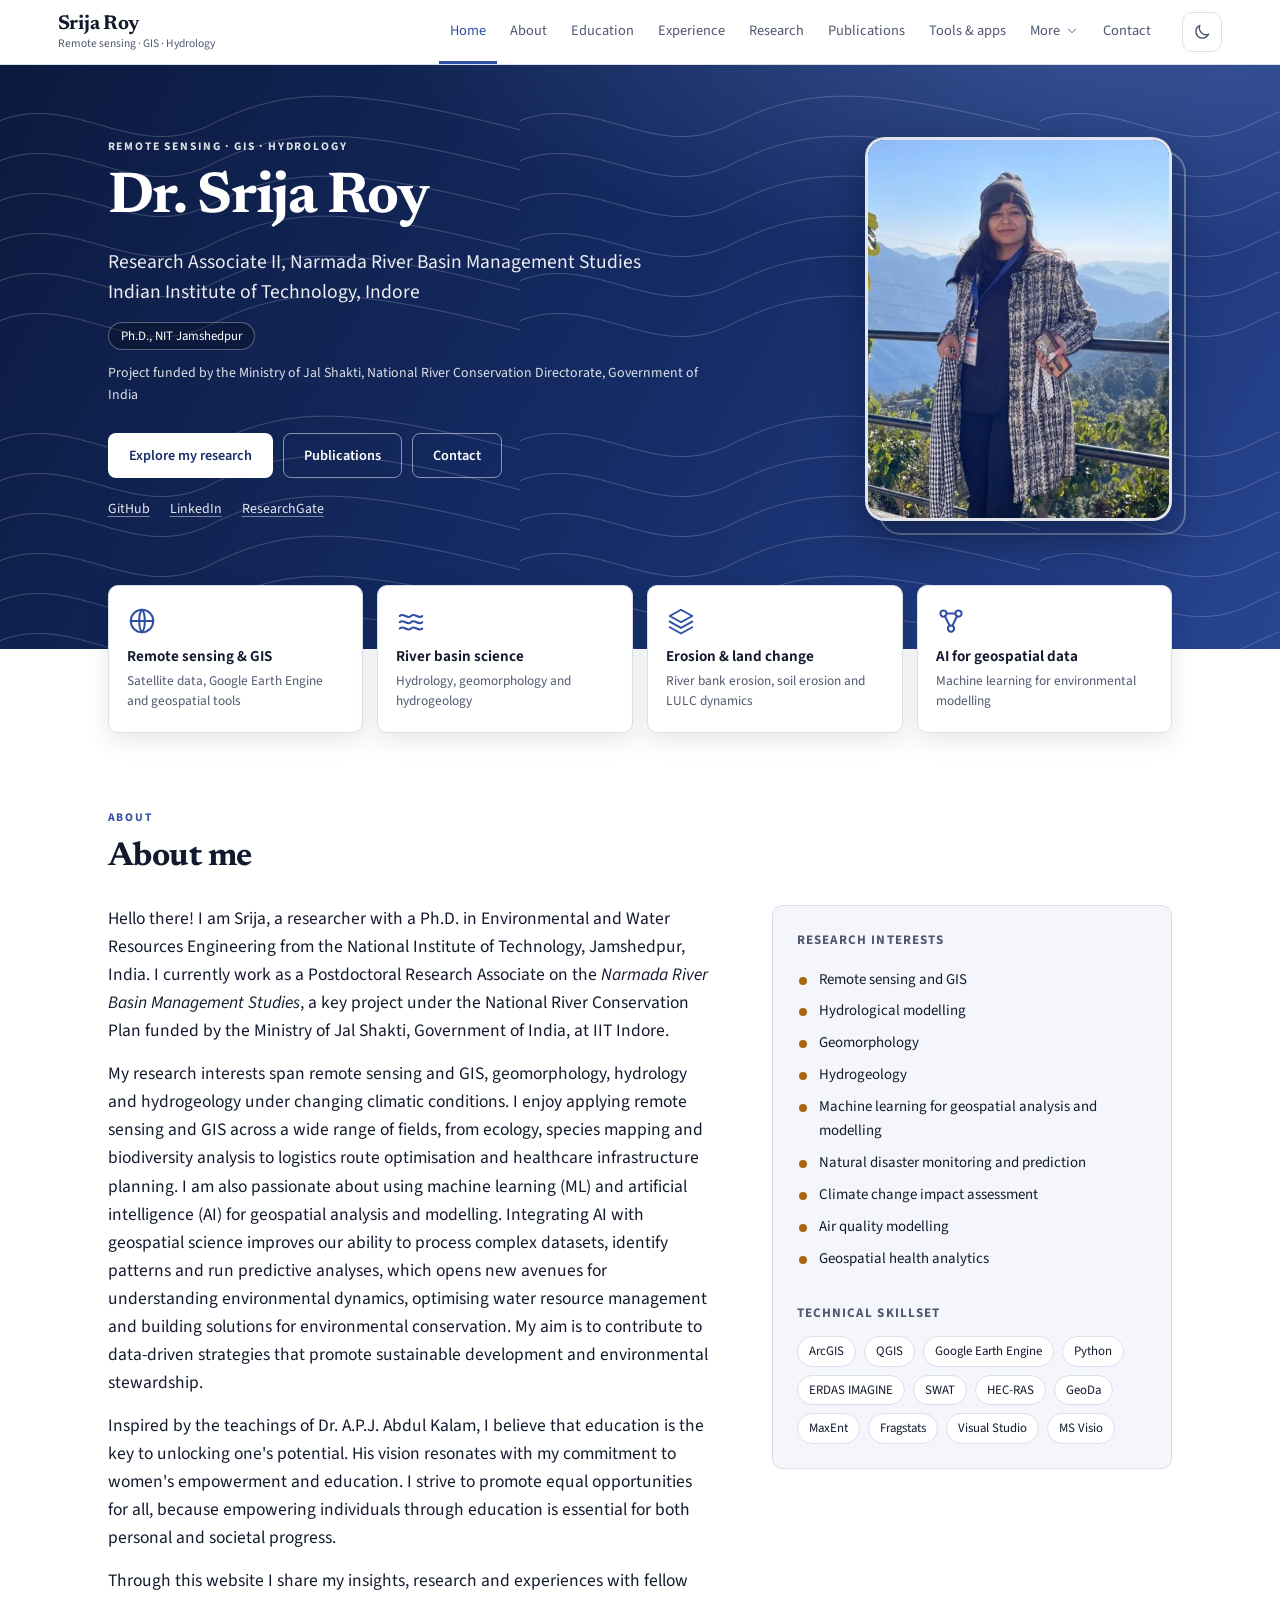
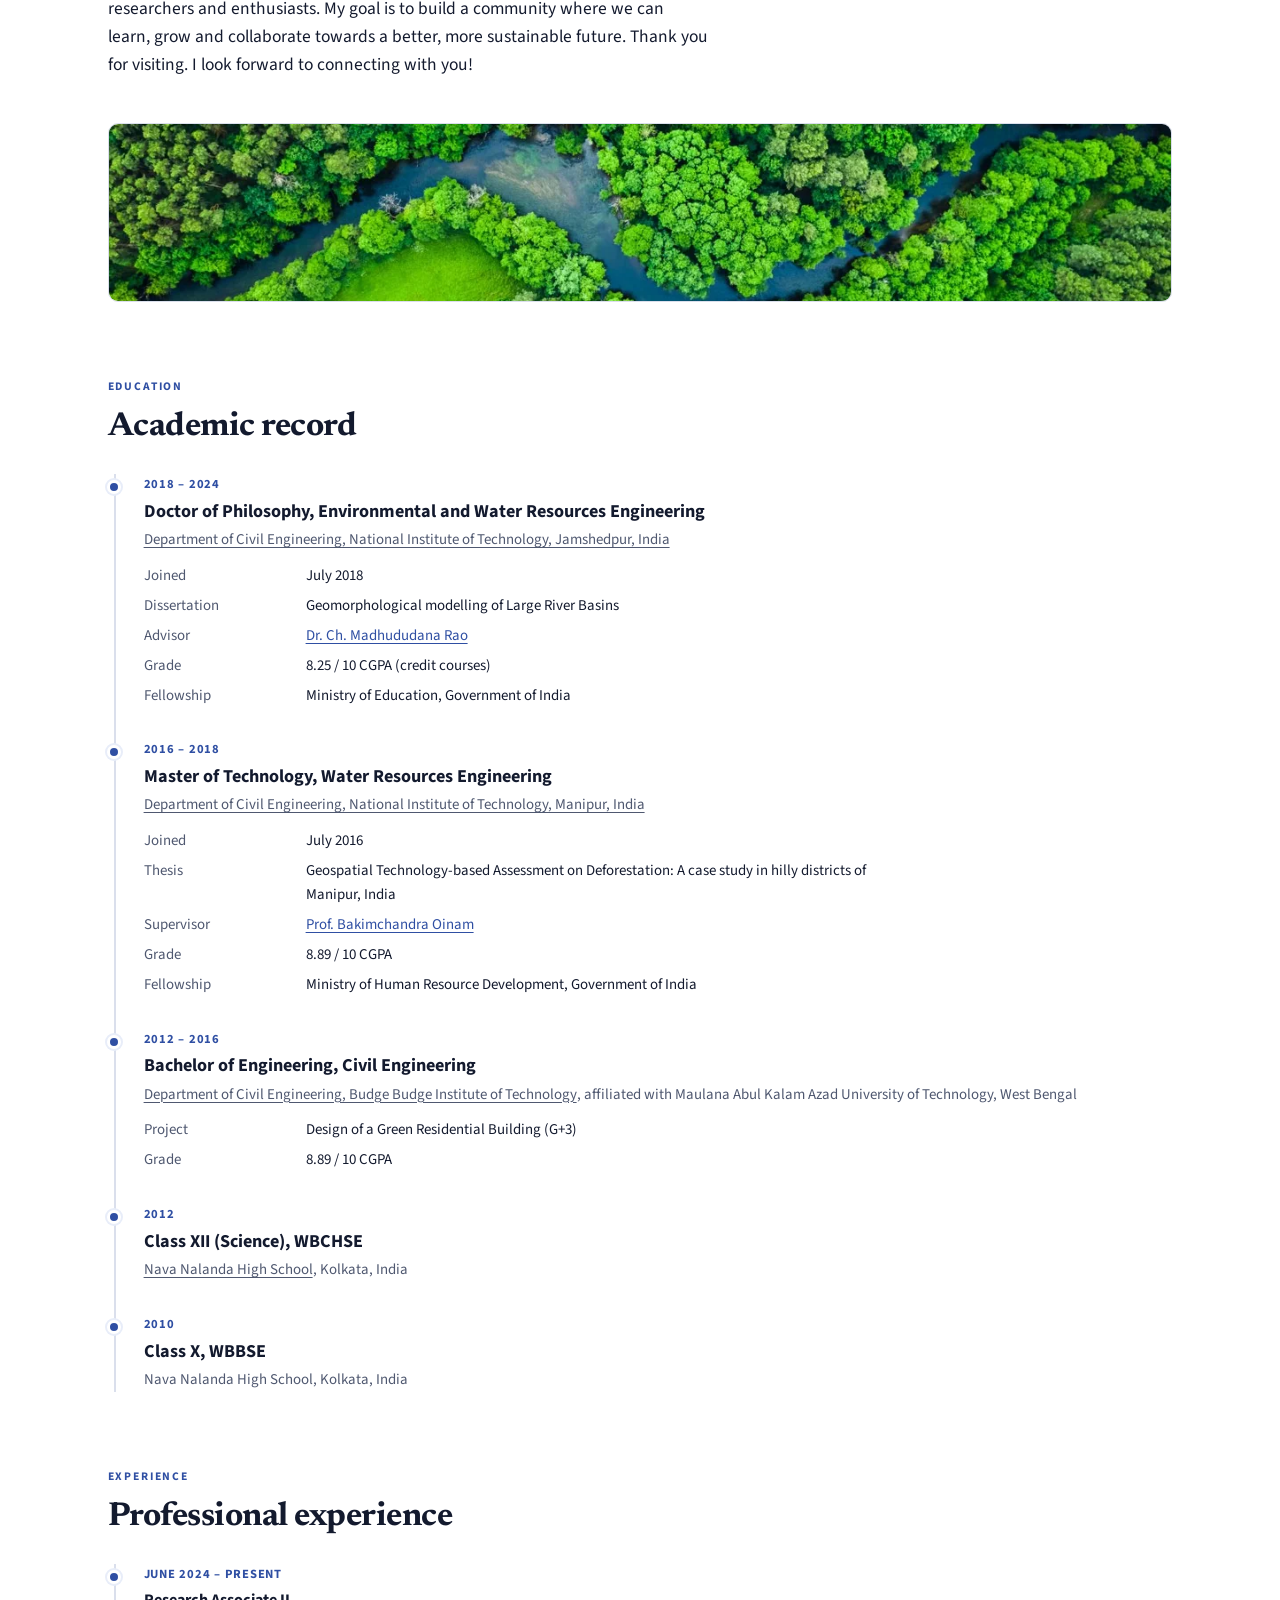
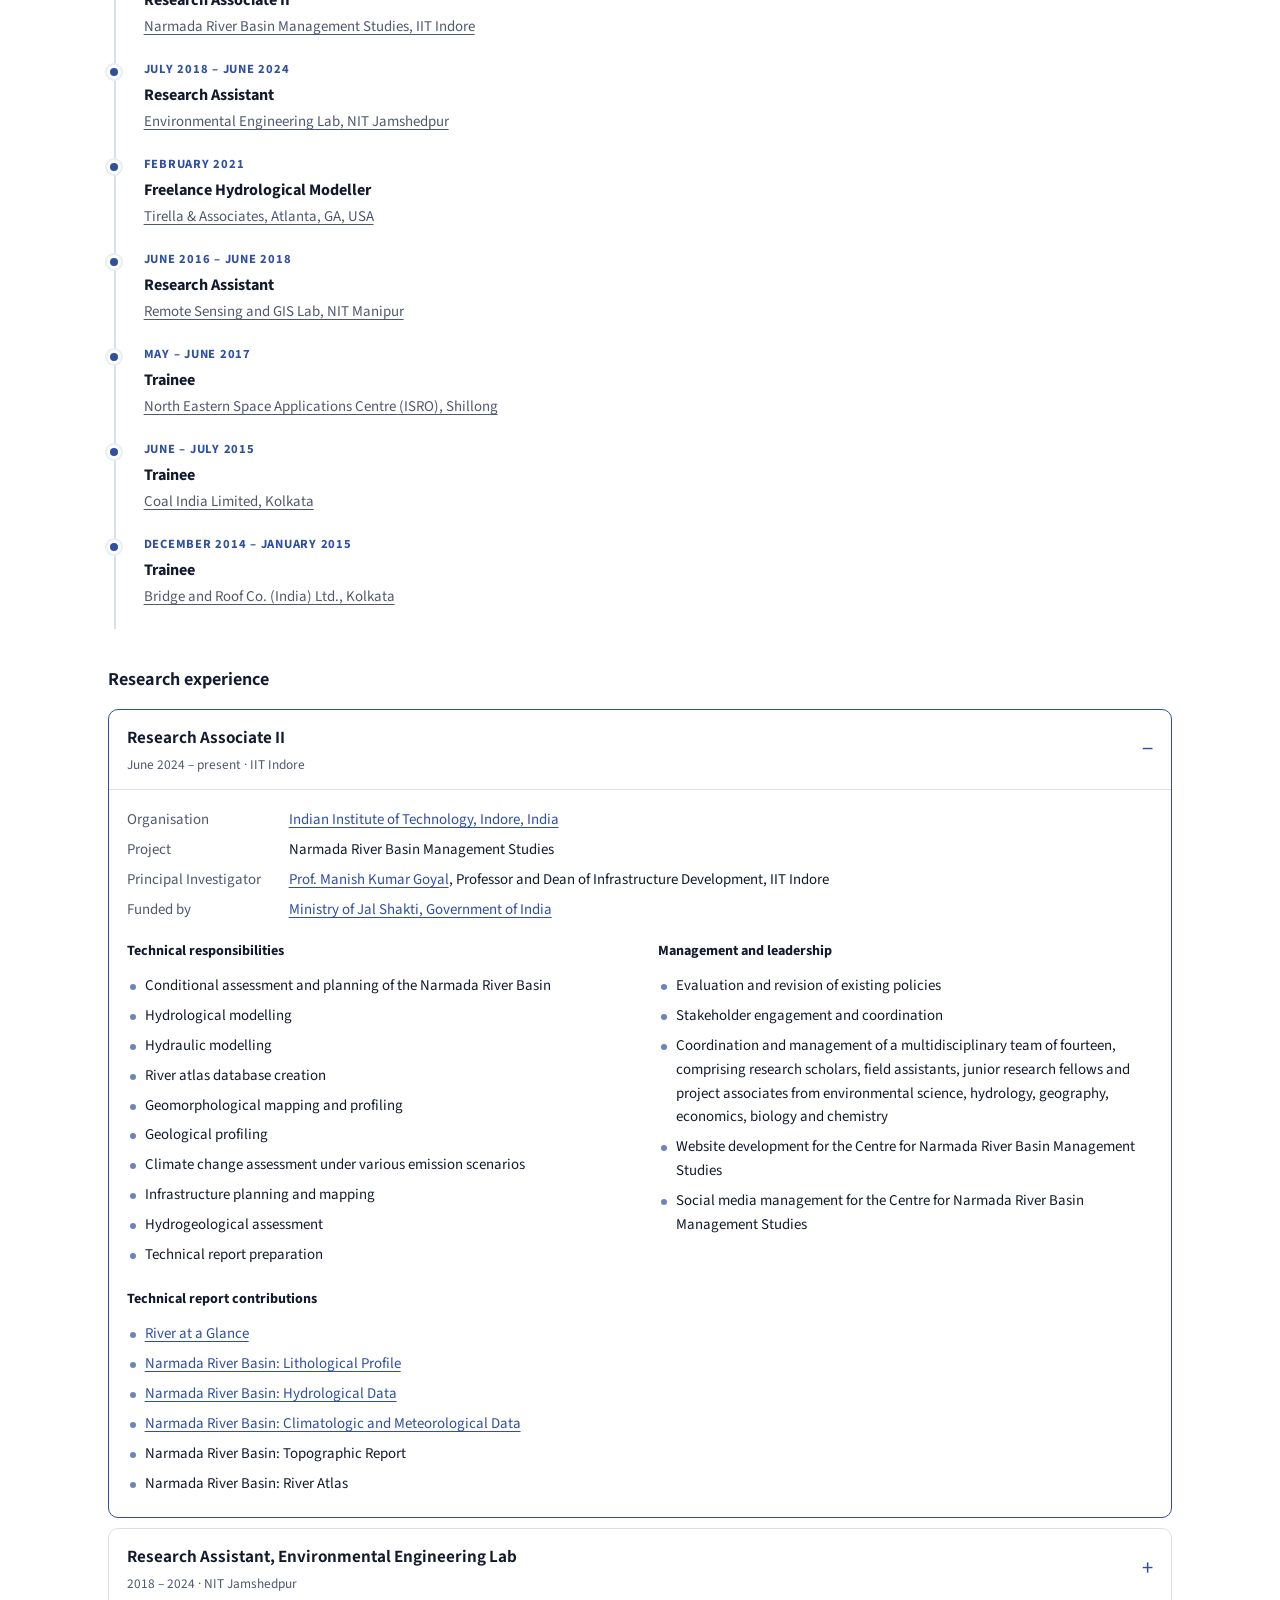
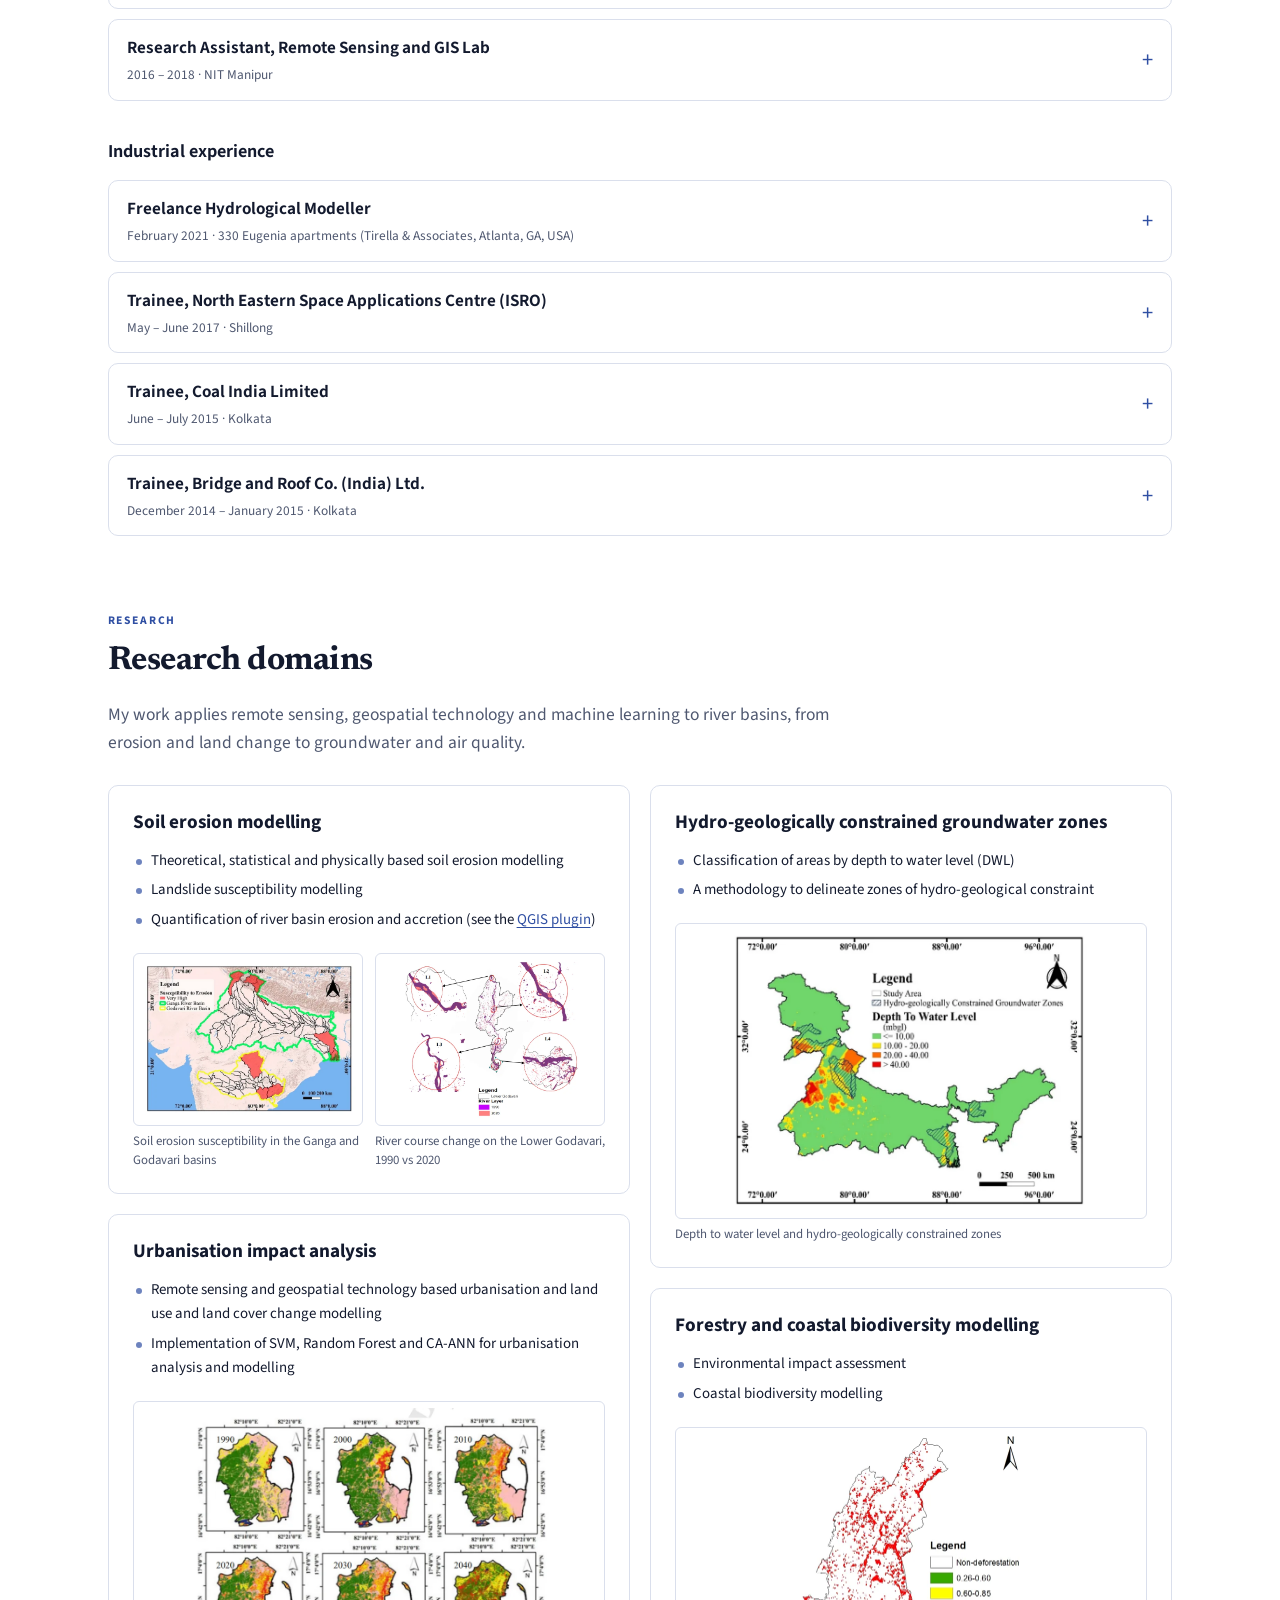
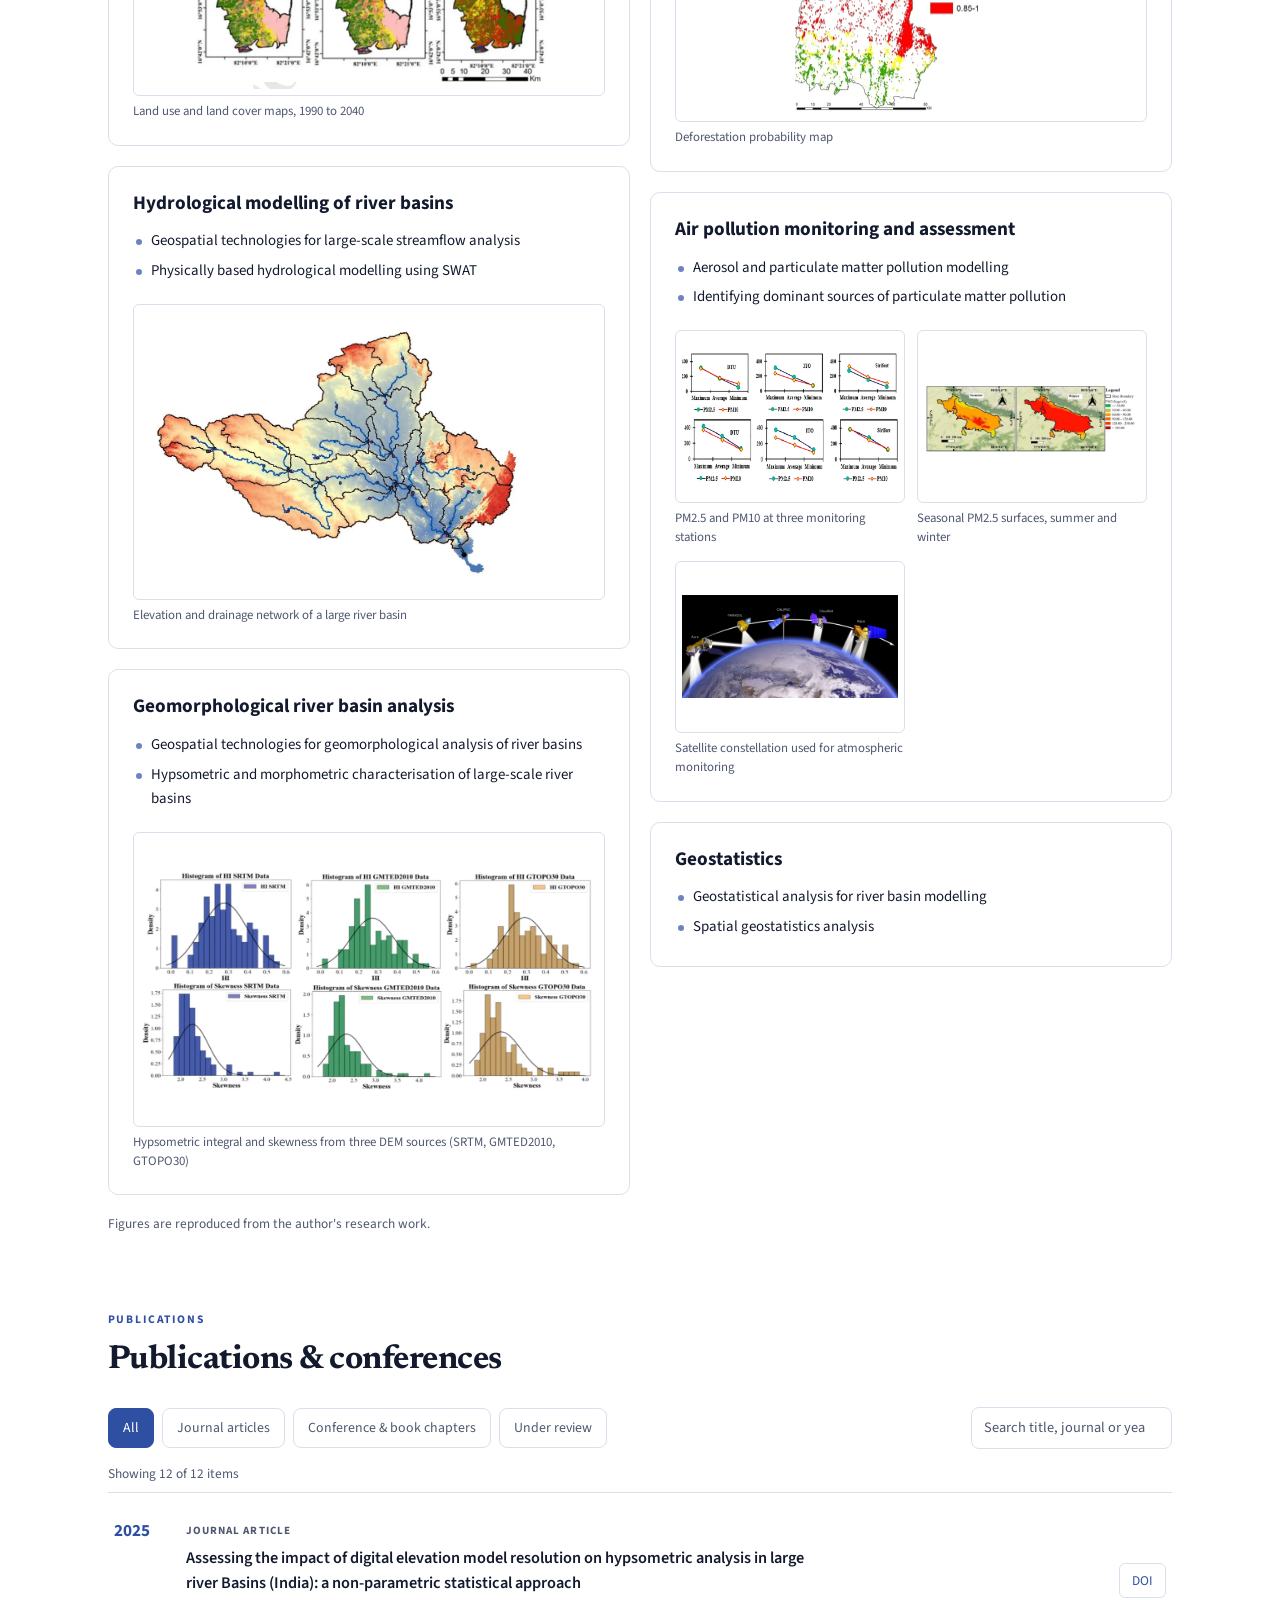
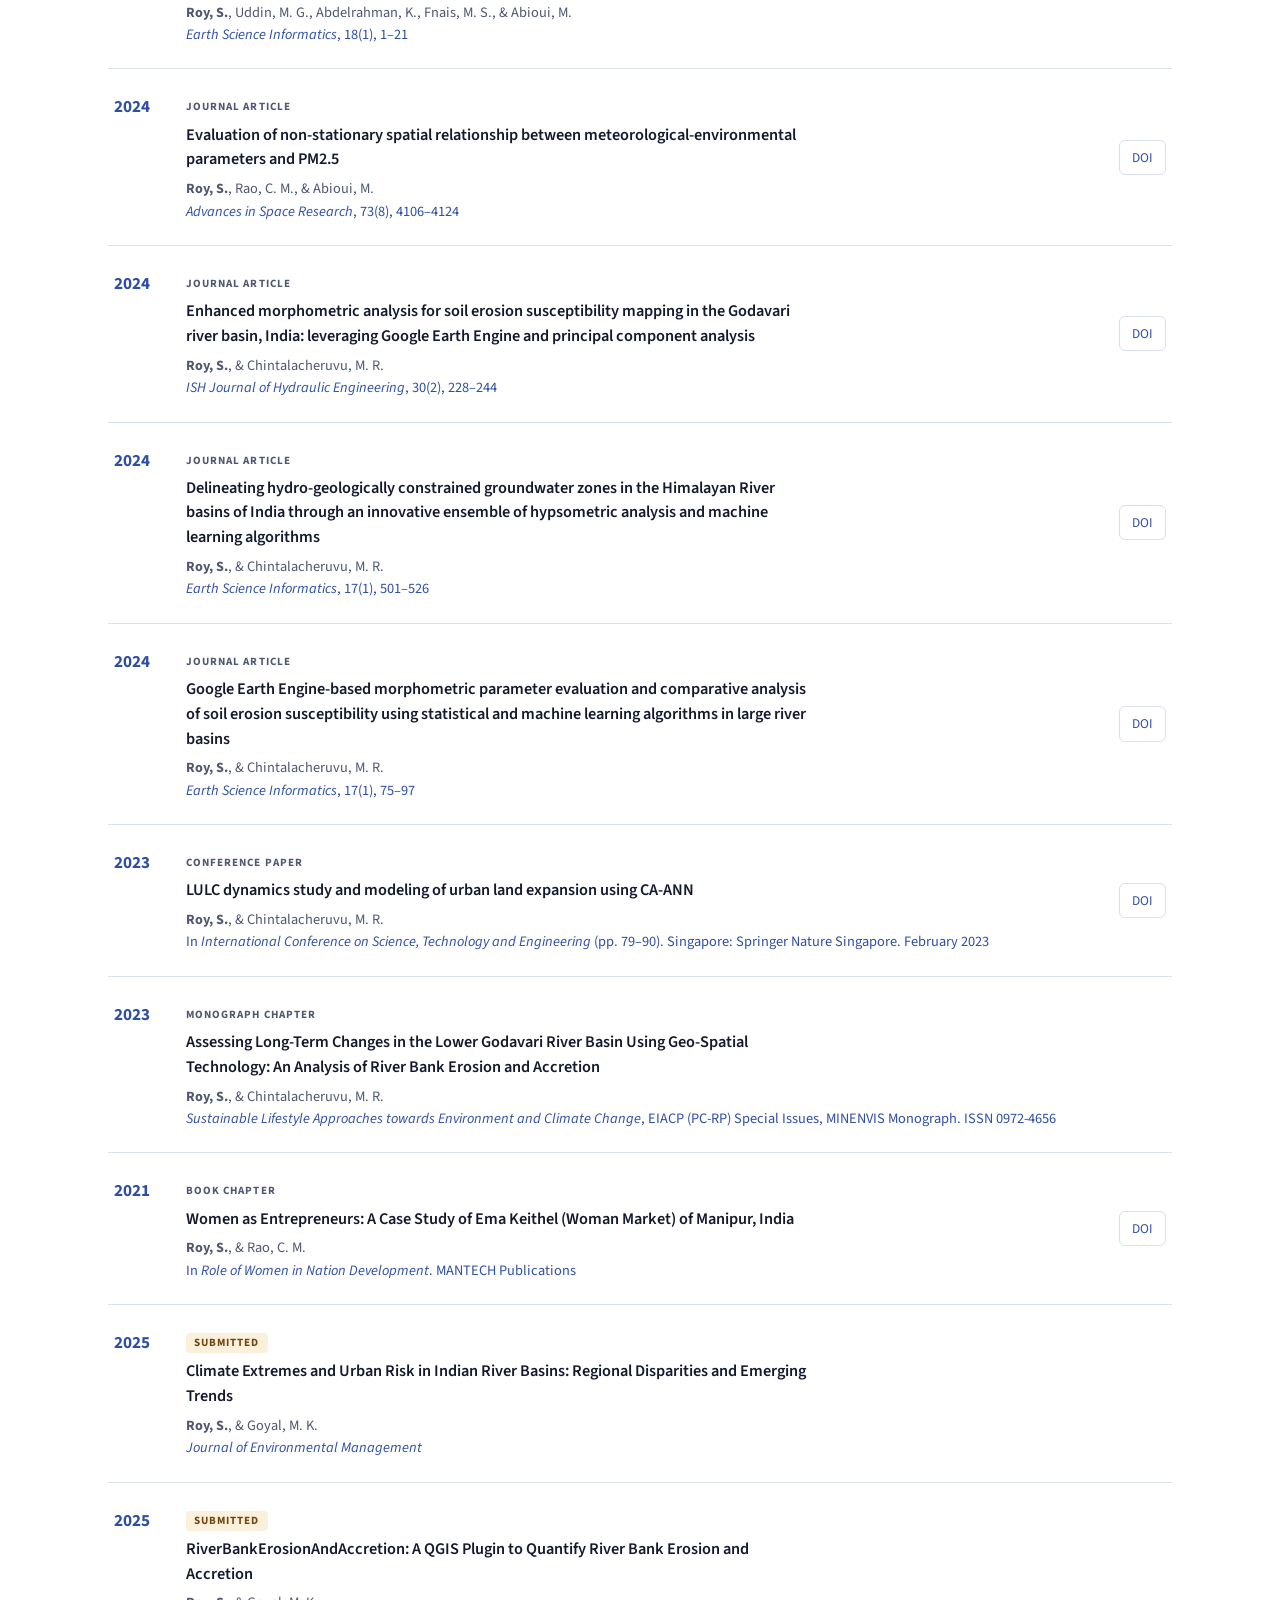
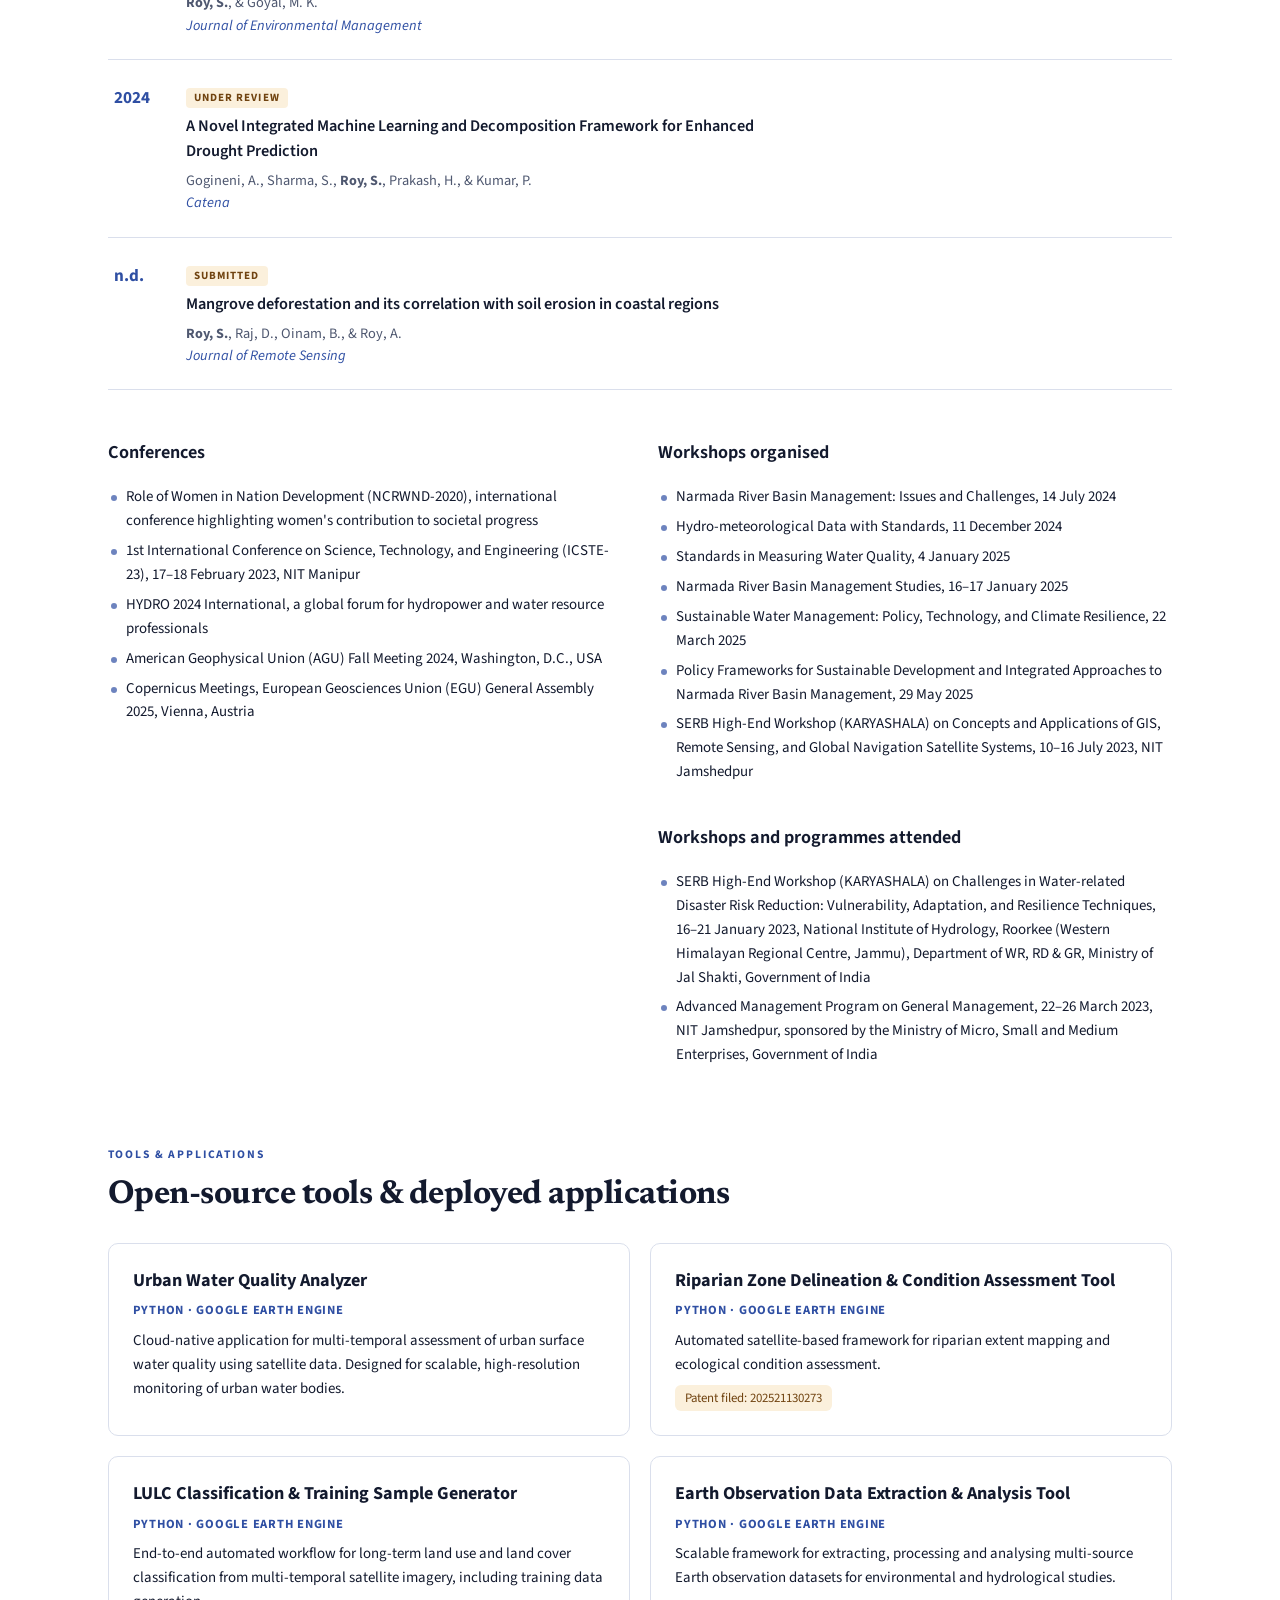
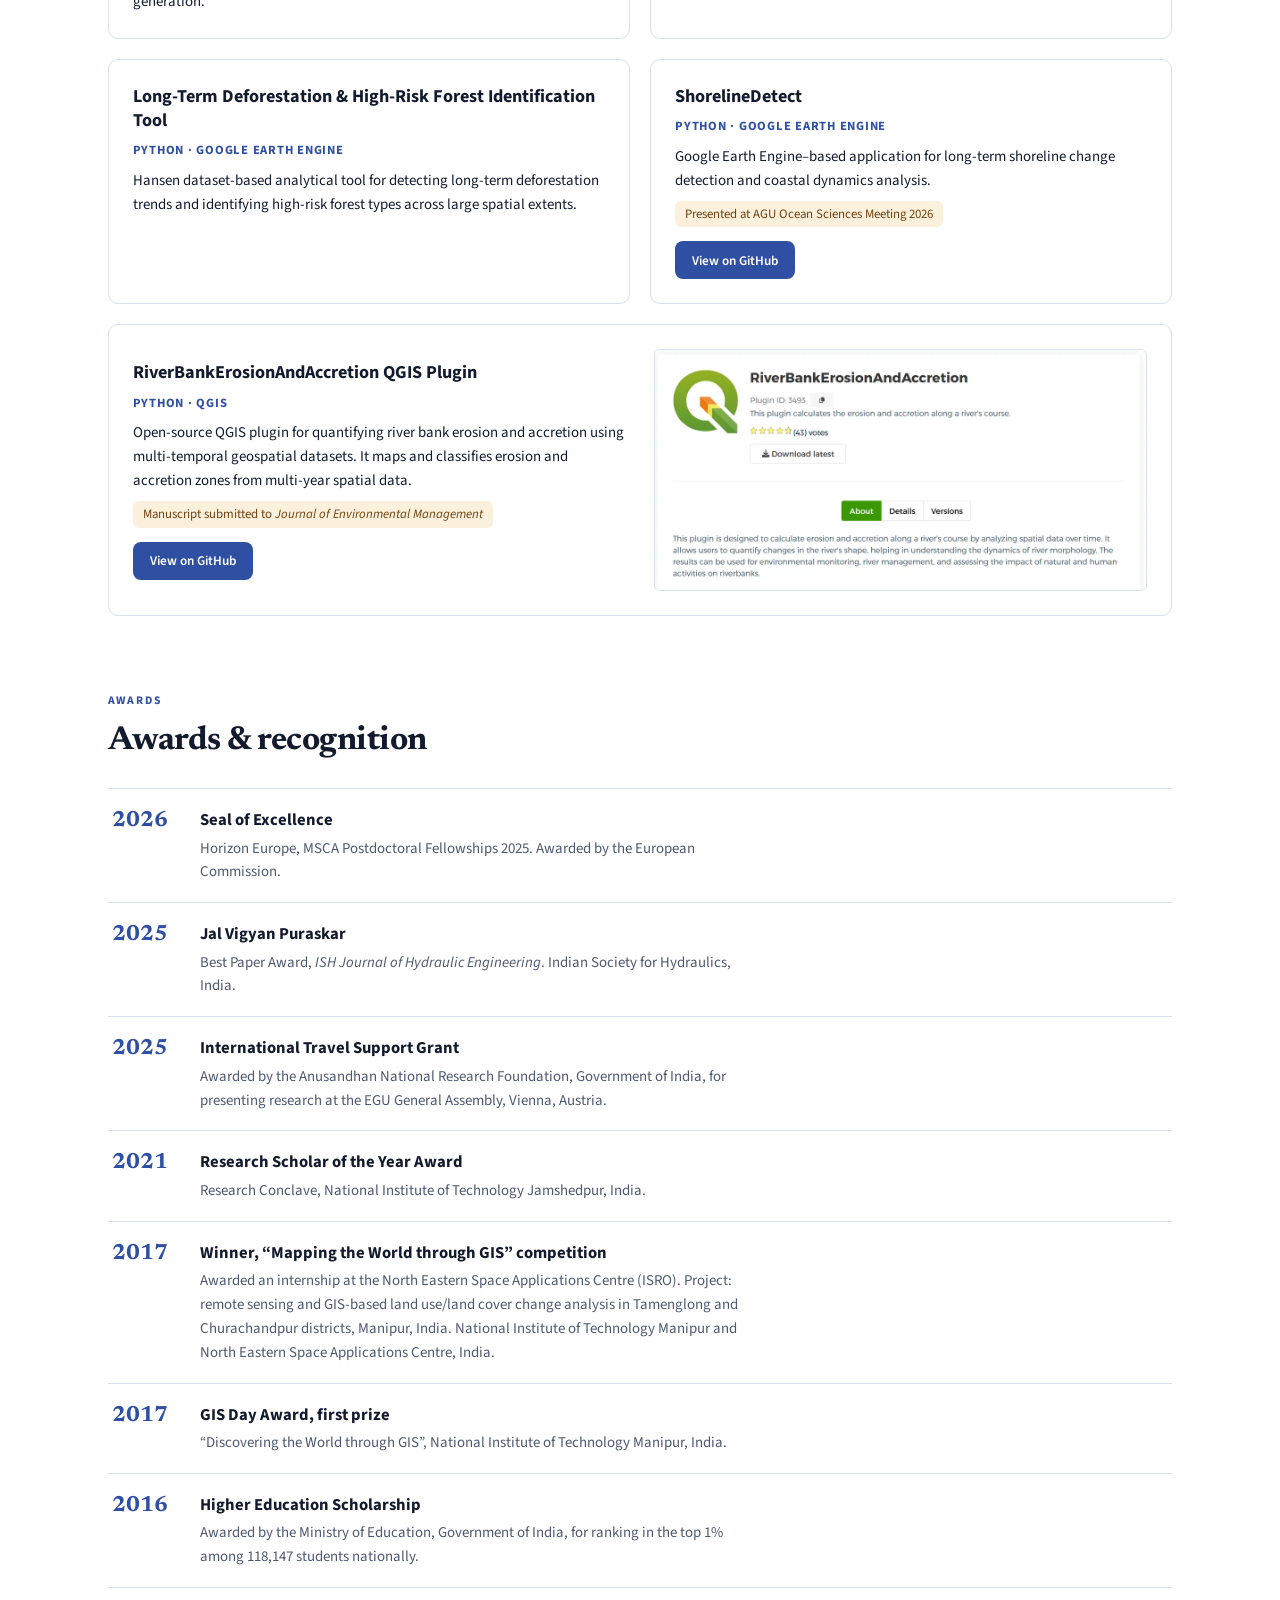
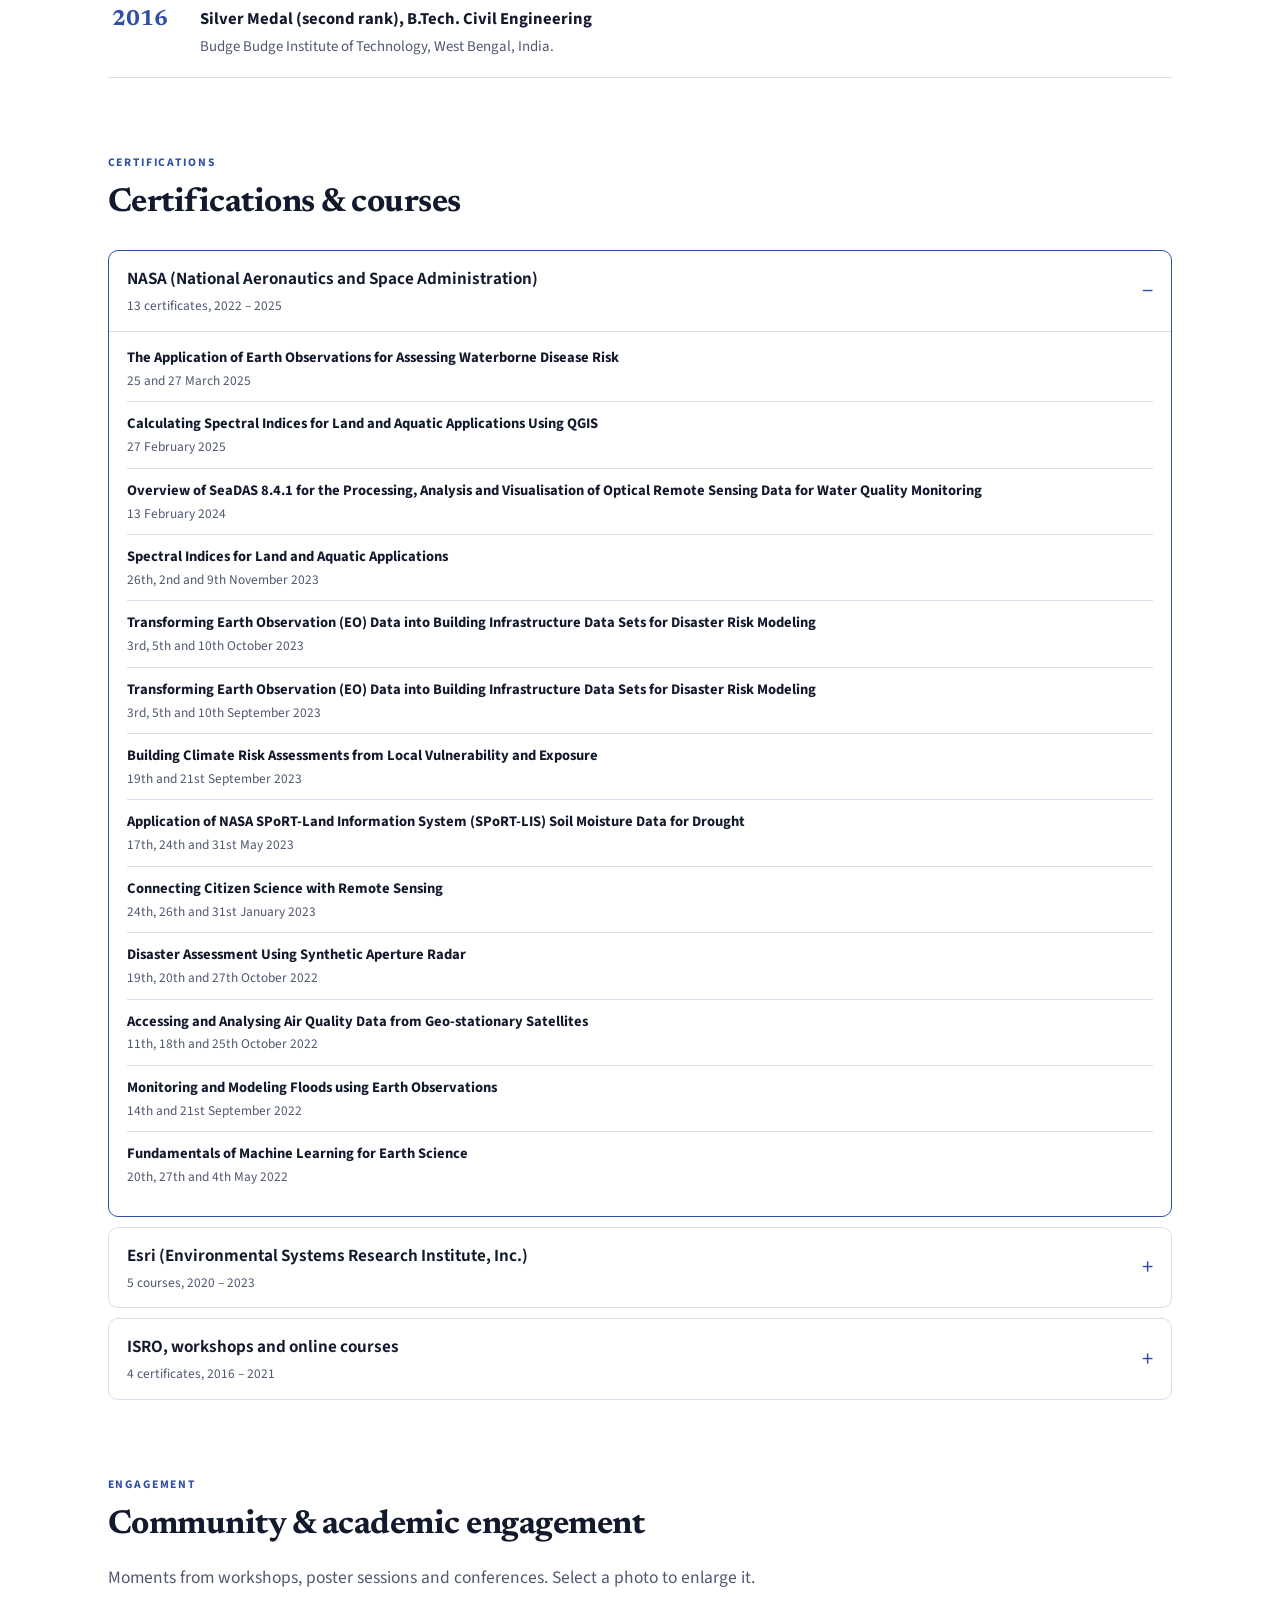
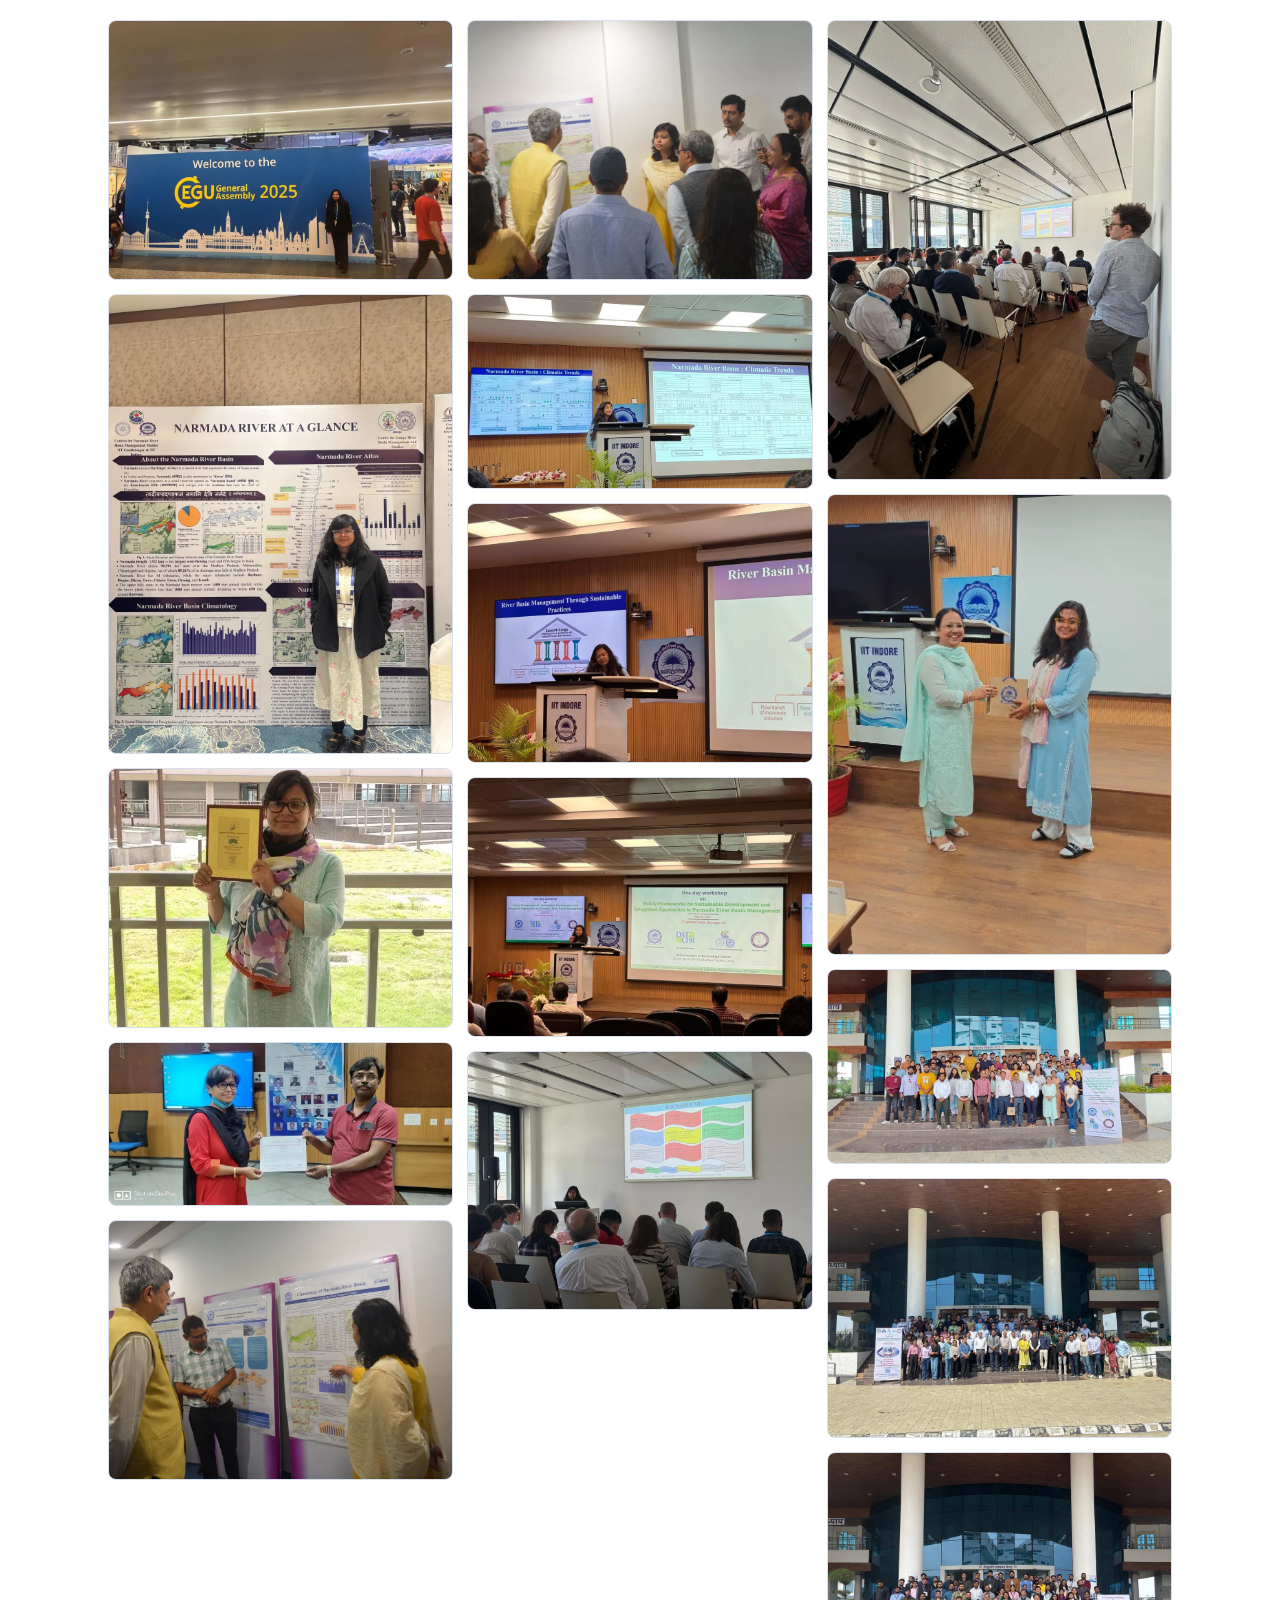
==== commit 67b33fad: "Make Midnight Indigo the default palette and self-host a new type stack - Midnight Indigo is now the" ====
--- a/index.html
+++ b/index.html
@@ -6,7 +6,7 @@
   <title>Dr. Srija Roy | Remote Sensing, GIS &amp; River Basin Hydrology</title>
   <meta name="description" content="Dr. Srija Roy is a Research Associate at IIT Indore working on remote sensing, GIS, hydrology, geomorphology and machine learning for river basin management.">
   <meta name="author" content="Srija Roy">
-  <meta name="theme-color" content="#08485a">
+  <meta name="theme-color" content="#162d68">
   <link rel="canonical" href="https://roysrija.github.io/">
   <link rel="icon" href="assets/img/favicon.svg" type="image/svg+xml">
 
@@ -21,6 +21,8 @@
   <meta property="og:image:alt" content="Portrait of Dr. Srija Roy in the mountains">
   <meta name="twitter:card" content="summary_large_image">
 
+  <link rel="preload" href="assets/fonts/newsreader-latin-wght-normal.woff2" as="font" type="font/woff2" crossorigin>
+  <link rel="preload" href="assets/fonts/source-sans-3-latin-wght-normal.woff2" as="font" type="font/woff2" crossorigin>
   <link rel="stylesheet" href="assets/css/style.css">
   <script>
     /* Runs before first paint: marks JS as available, applies the saved theme and an optional ?palette= preview. */
--- a/assets/css/style.css
+++ b/assets/css/style.css
@@ -3,17 +3,31 @@
    Colours: every palette is a small set of --p* / --d-* variables (see "Palettes").
    To change the whole look, change the palette variables or set data-palette on <html>. */
 
+/* ---------- Fonts (self-hosted, latin subset, SIL Open Font License 1.1) ---------- */
+@font-face { font-family: "Newsreader"; font-style: normal; font-weight: 200 800; font-display: swap;
+  src: url("../fonts/newsreader-latin-wght-normal.woff2") format("woff2");
+  unicode-range: U+0000-00FF, U+0131, U+0152-0153, U+02BB-02BC, U+02C6, U+02DA, U+02DC, U+0304, U+0308, U+0329, U+2000-206F, U+20AC, U+2122, U+2191, U+2193, U+2212, U+2215, U+FEFF, U+FFFD; }
+@font-face { font-family: "Newsreader"; font-style: italic; font-weight: 200 800; font-display: swap;
+  src: url("../fonts/newsreader-latin-wght-italic.woff2") format("woff2");
+  unicode-range: U+0000-00FF, U+0131, U+0152-0153, U+02BB-02BC, U+02C6, U+02DA, U+02DC, U+0304, U+0308, U+0329, U+2000-206F, U+20AC, U+2122, U+2191, U+2193, U+2212, U+2215, U+FEFF, U+FFFD; }
+@font-face { font-family: "Source Sans 3"; font-style: normal; font-weight: 200 900; font-display: swap;
+  src: url("../fonts/source-sans-3-latin-wght-normal.woff2") format("woff2");
+  unicode-range: U+0000-00FF, U+0131, U+0152-0153, U+02BB-02BC, U+02C6, U+02DA, U+02DC, U+0304, U+0308, U+0329, U+2000-206F, U+20AC, U+2122, U+2191, U+2193, U+2212, U+2215, U+FEFF, U+FFFD; }
+@font-face { font-family: "Source Sans 3"; font-style: italic; font-weight: 200 900; font-display: swap;
+  src: url("../fonts/source-sans-3-latin-wght-italic.woff2") format("woff2");
+  unicode-range: U+0000-00FF, U+0131, U+0152-0153, U+02BB-02BC, U+02C6, U+02DA, U+02DC, U+0304, U+0308, U+0329, U+2000-206F, U+20AC, U+2122, U+2191, U+2193, U+2212, U+2215, U+FEFF, U+FFFD; }
+
 /* ---------- Palettes ---------- */
 /* Each palette defines light values (--p*), dark values (--d-*) and hero gradient stops (--h1..--h3).
-   Default (no attribute) = River Teal. Contrast of every text/background pair has been checked against WCAG AA. */
+   Default (no attribute) = Midnight Indigo. Contrast of every text/background pair has been checked against WCAG AA. */
 :root {
-  --p: #0b6e84; --p-deep: #08485a; --p-tint: #e3f1f4; --p-soft: #f2f7f7;
-  --p-ink: #13262d; --p-muted: #4f666e; --p-line: #d9e3e5; --p-accent: #2f7d55;
-  --p-sand: #f7f0e2; --p-sandink: #6f5219;
-  --h1: #062d3a; --h2: #08485a; --h3: #0b6e84; --glow: 102, 196, 217;
-  --d-p: #66c4d9; --d-tint: #14333d; --d-bg: #0c1a20; --d-soft: #11252d; --d-card: #112730;
-  --d-line: #224049; --d-ink: #e5eef0; --d-muted: #9db3ba; --d-accent: #72c99b;
-  --d-sand: #2b2415; --d-sandink: #e3c48a;
+  --p: #2f4fa3; --p-deep: #162d68; --p-tint: #e8edf9; --p-soft: #f4f6fb;
+  --p-ink: #131a2e; --p-muted: #4f5870; --p-line: #dadfec; --p-accent: #a86610;
+  --p-sand: #fbf0dc; --p-sandink: #704310;
+  --h1: #0b1a3e; --h2: #162d68; --h3: #2f4fa3; --glow: 140, 170, 240;
+  --d-p: #8fb0ff; --d-tint: #1b2a52; --d-bg: #0a1020; --d-soft: #101a33; --d-card: #121d38;
+  --d-line: #25325a; --d-ink: #e8ecf8; --d-muted: #a2acc8; --d-accent: #f0b04a;
+  --d-sand: #2f2412; --d-sandink: #f0c98a;
 }
 :root[data-palette="forest"] {
   --p: #2b6b45; --p-deep: #15402a; --p-tint: #e4f1e8; --p-soft: #f3f8f4;
@@ -24,14 +38,14 @@
   --d-line: #24402f; --d-ink: #e6efe9; --d-muted: #9fb5a7; --d-accent: #e0b25a;
   --d-sand: #2b2415; --d-sandink: #e3c48a;
 }
-:root[data-palette="indigo"] {
-  --p: #2f4fa3; --p-deep: #162d68; --p-tint: #e8edf9; --p-soft: #f4f6fb;
-  --p-ink: #131a2e; --p-muted: #4f5870; --p-line: #dadfec; --p-accent: #a86610;
-  --p-sand: #fbf0dc; --p-sandink: #704310;
-  --h1: #0b1a3e; --h2: #162d68; --h3: #2f4fa3; --glow: 140, 170, 240;
-  --d-p: #8fb0ff; --d-tint: #1b2a52; --d-bg: #0a1020; --d-soft: #101a33; --d-card: #121d38;
-  --d-line: #25325a; --d-ink: #e8ecf8; --d-muted: #a2acc8; --d-accent: #f0b04a;
-  --d-sand: #2f2412; --d-sandink: #f0c98a;
+:root[data-palette="teal"] {
+  --p: #0b6e84; --p-deep: #08485a; --p-tint: #e3f1f4; --p-soft: #f2f7f7;
+  --p-ink: #13262d; --p-muted: #4f666e; --p-line: #d9e3e5; --p-accent: #2f7d55;
+  --p-sand: #f7f0e2; --p-sandink: #6f5219;
+  --h1: #062d3a; --h2: #08485a; --h3: #0b6e84; --glow: 102, 196, 217;
+  --d-p: #66c4d9; --d-tint: #14333d; --d-bg: #0c1a20; --d-soft: #11252d; --d-card: #112730;
+  --d-line: #224049; --d-ink: #e5eef0; --d-muted: #9db3ba; --d-accent: #72c99b;
+  --d-sand: #2b2415; --d-sandink: #e3c48a;
 }
 :root[data-palette="terracotta"] {
   --p: #a84a22; --p-deep: #5e2610; --p-tint: #fbeae2; --p-soft: #fbf5f1;
@@ -64,8 +78,8 @@
   --wrap: 1180px;
   --gutter: clamp(20px, 4.5vw, 68px);
   --radius: 10px;
-  --serif: "Iowan Old Style", "Palatino Linotype", Palatino, Georgia, "Times New Roman", serif;
-  --sans: -apple-system, BlinkMacSystemFont, "Segoe UI", Roboto, "Helvetica Neue", Arial, sans-serif;
+  --serif: "Newsreader", "Iowan Old Style", "Palatino Linotype", Georgia, "Times New Roman", serif;
+  --sans: "Source Sans 3", "Segoe UI", "Helvetica Neue", Arial, system-ui, sans-serif;
   color-scheme: light;
 }
 :root[data-theme="dark"] {
@@ -92,7 +106,7 @@
 /* ---------- Base ---------- */
 *, *::before, *::after { box-sizing: border-box; }
 html { scroll-behavior: smooth; scroll-padding-top: calc(var(--topbar-h) + 16px); -webkit-text-size-adjust: 100%; }
-body { margin: 0; background: var(--bg); color: var(--ink); font: 16px/1.7 var(--sans); -webkit-font-smoothing: antialiased; overflow-wrap: break-word; }
+body { margin: 0; background: var(--bg); color: var(--ink); font: 17px/1.65 var(--sans); font-size-adjust: 0.5; font-kerning: normal; -webkit-font-smoothing: antialiased; overflow-wrap: break-word; }
 h1, h2, h3, h4, p, ul, ol, dl, dd, figure { margin: 0; }
 ul, ol { padding: 0; list-style: none; }
 img { display: block; max-width: 100%; height: auto; }
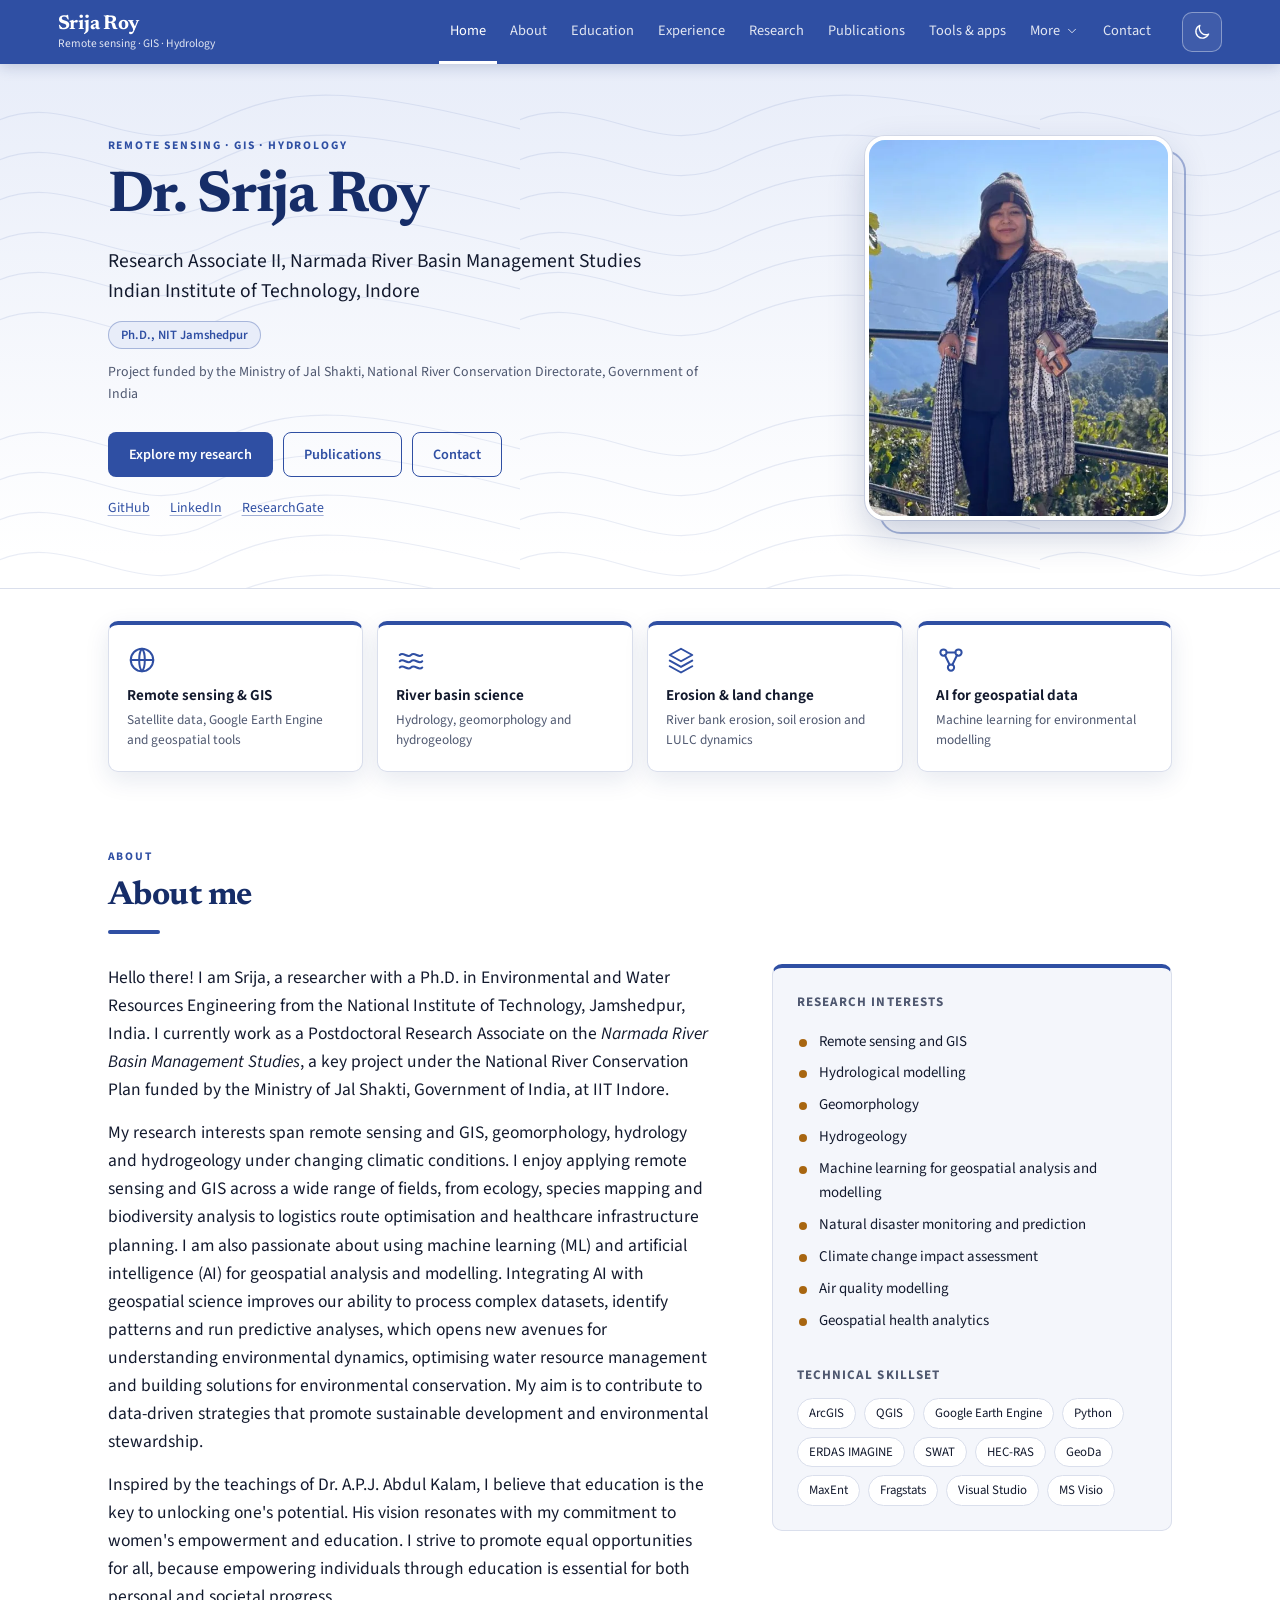
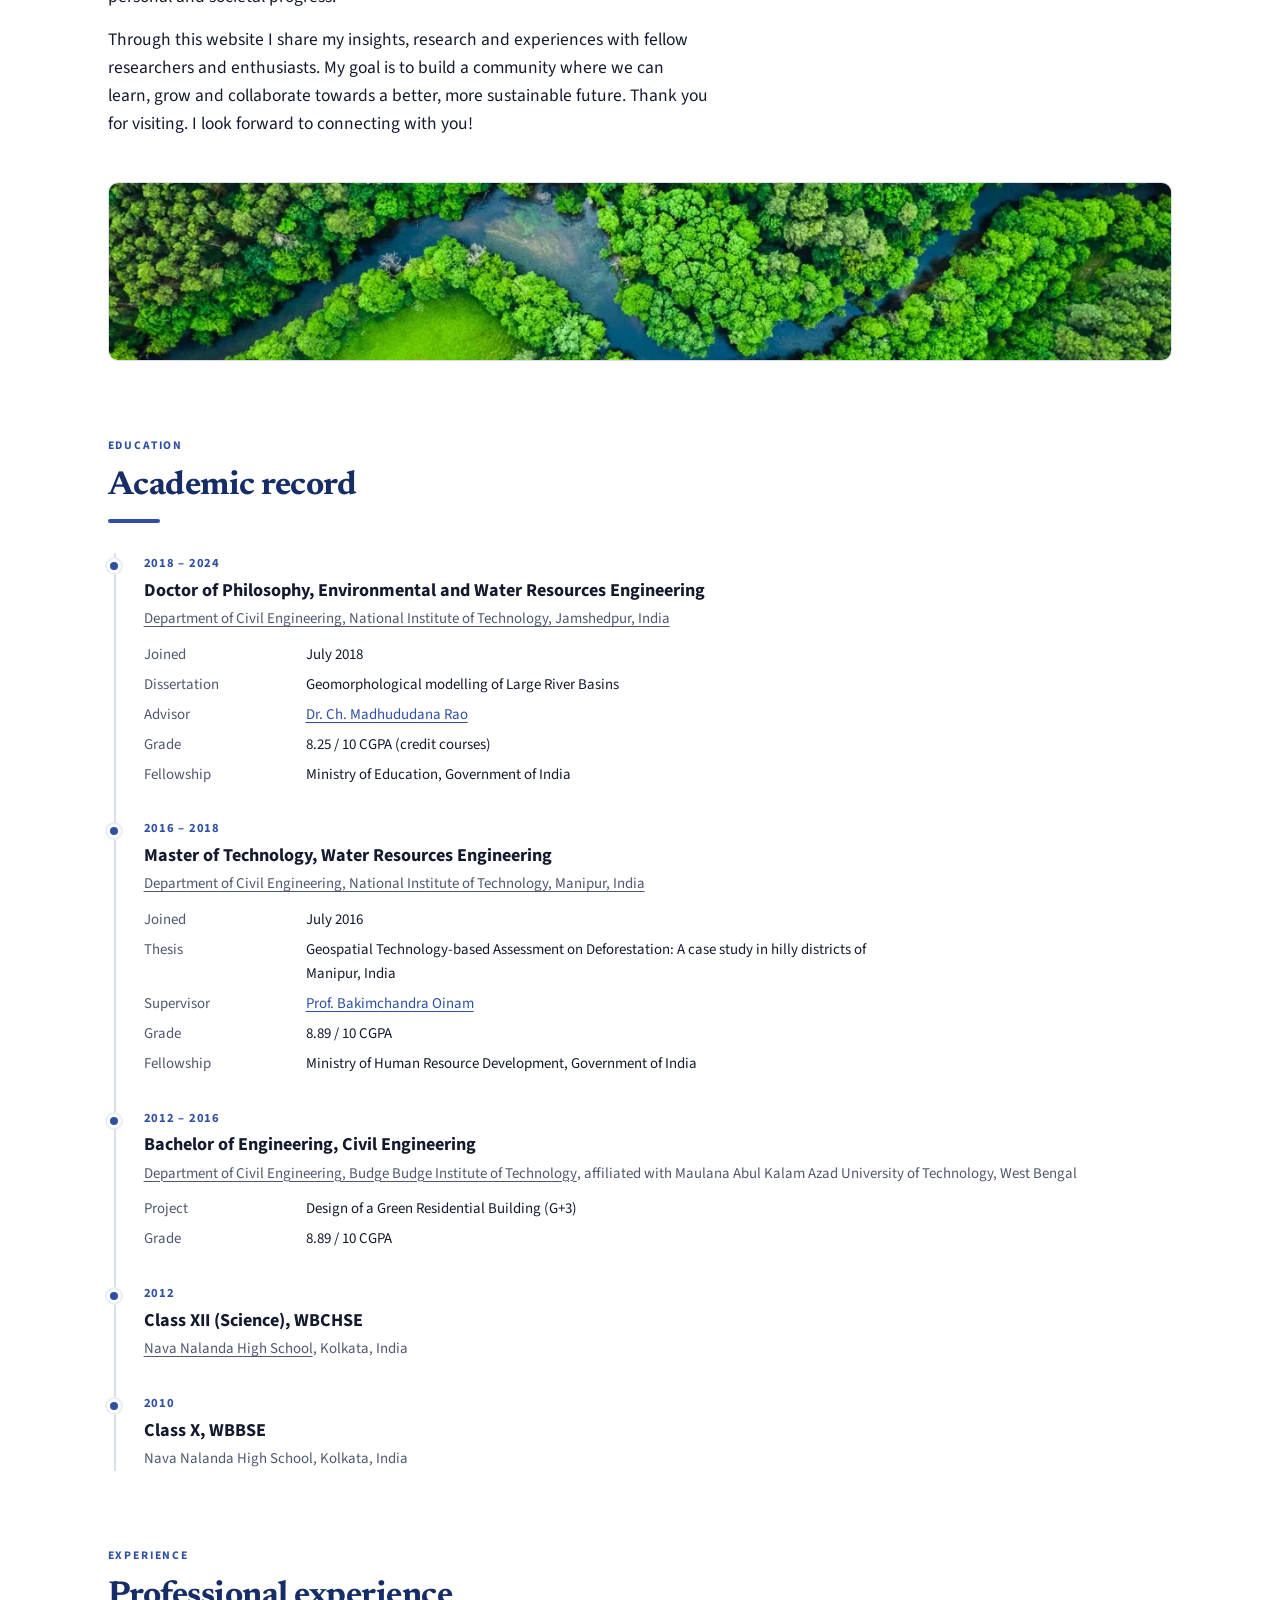
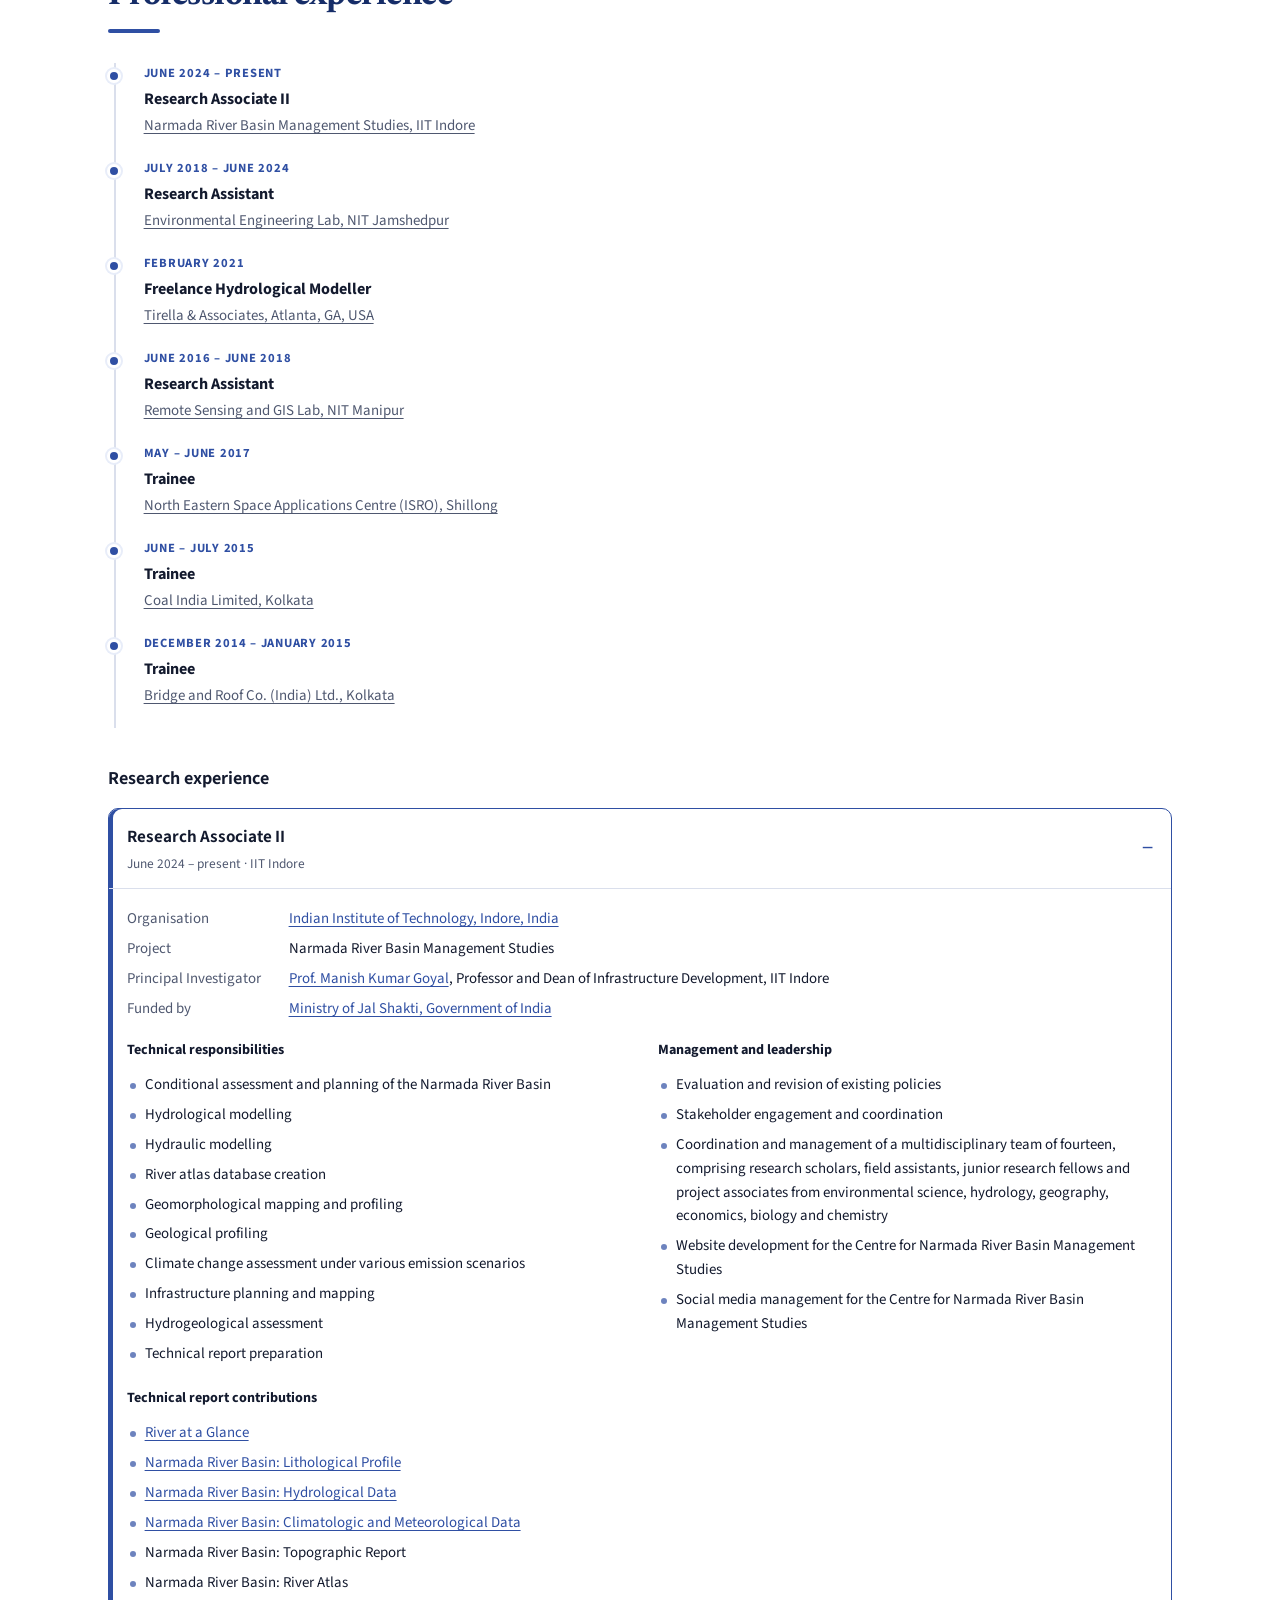
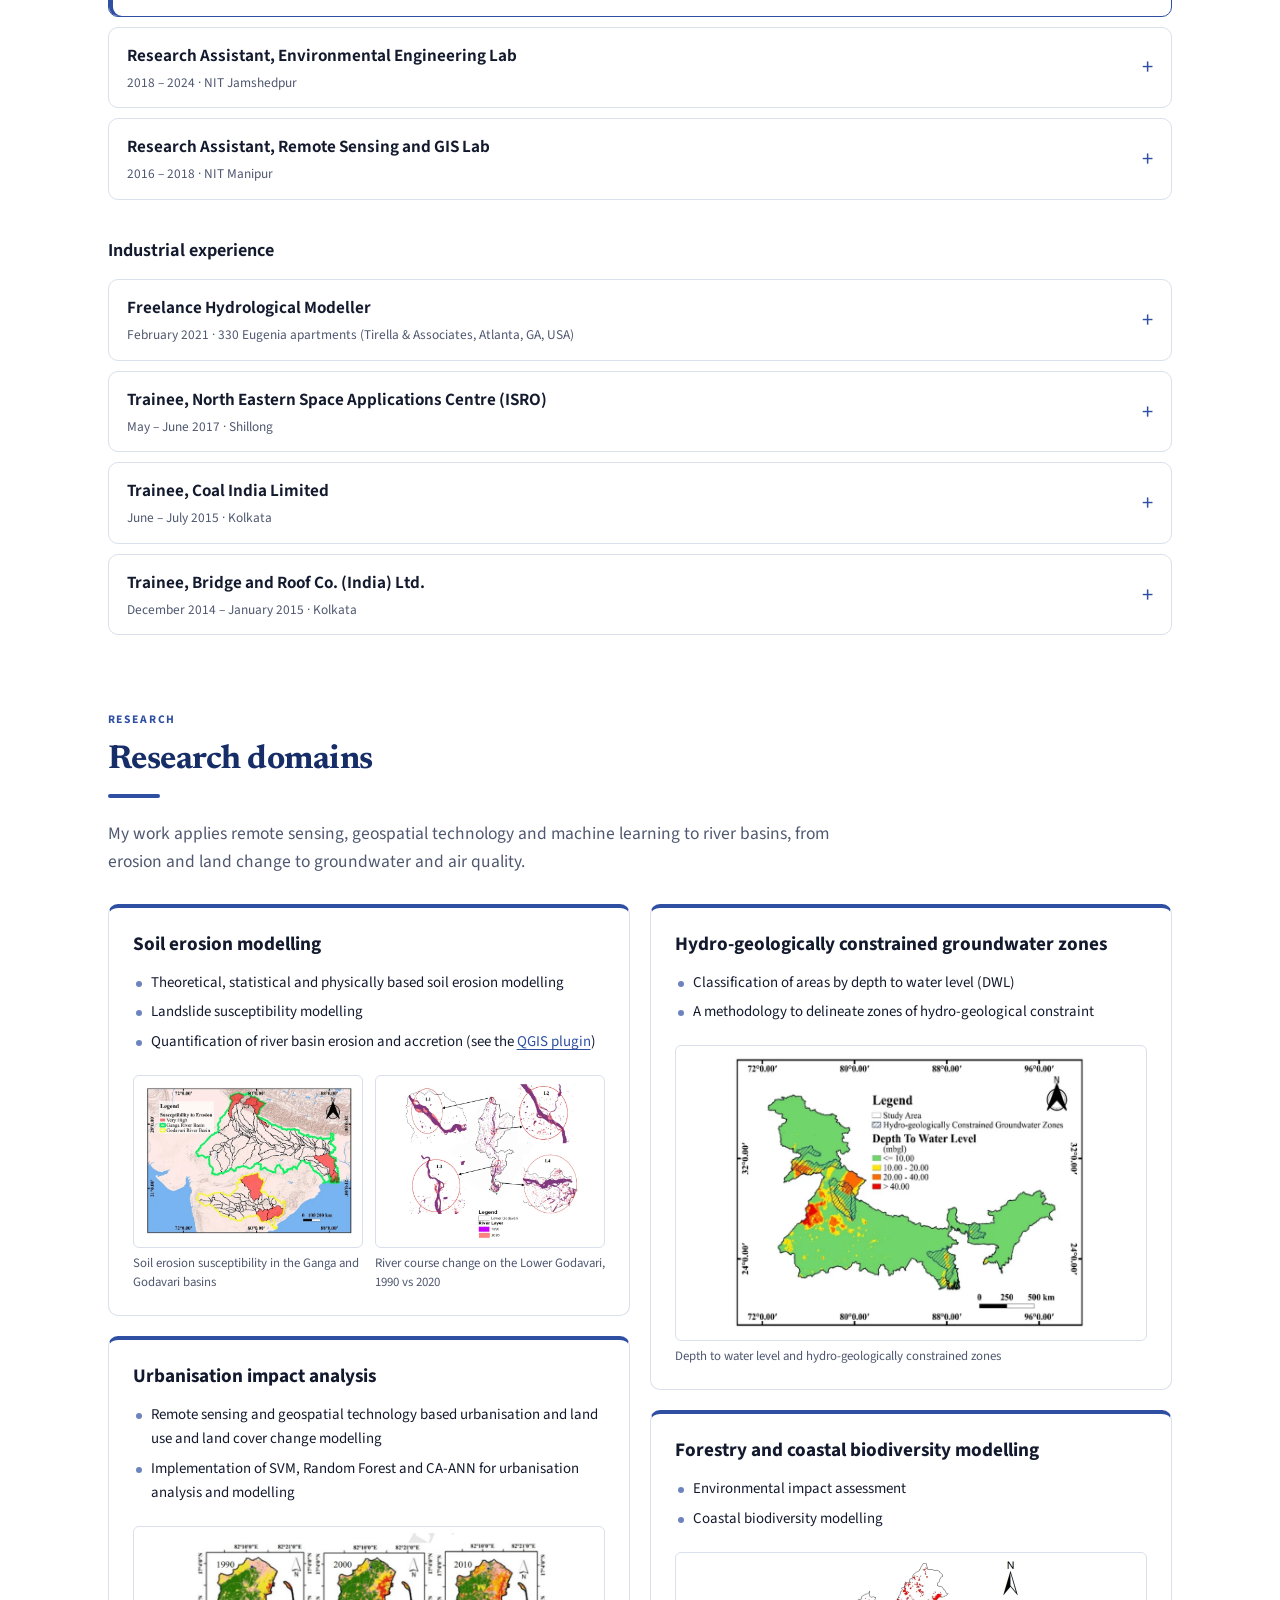
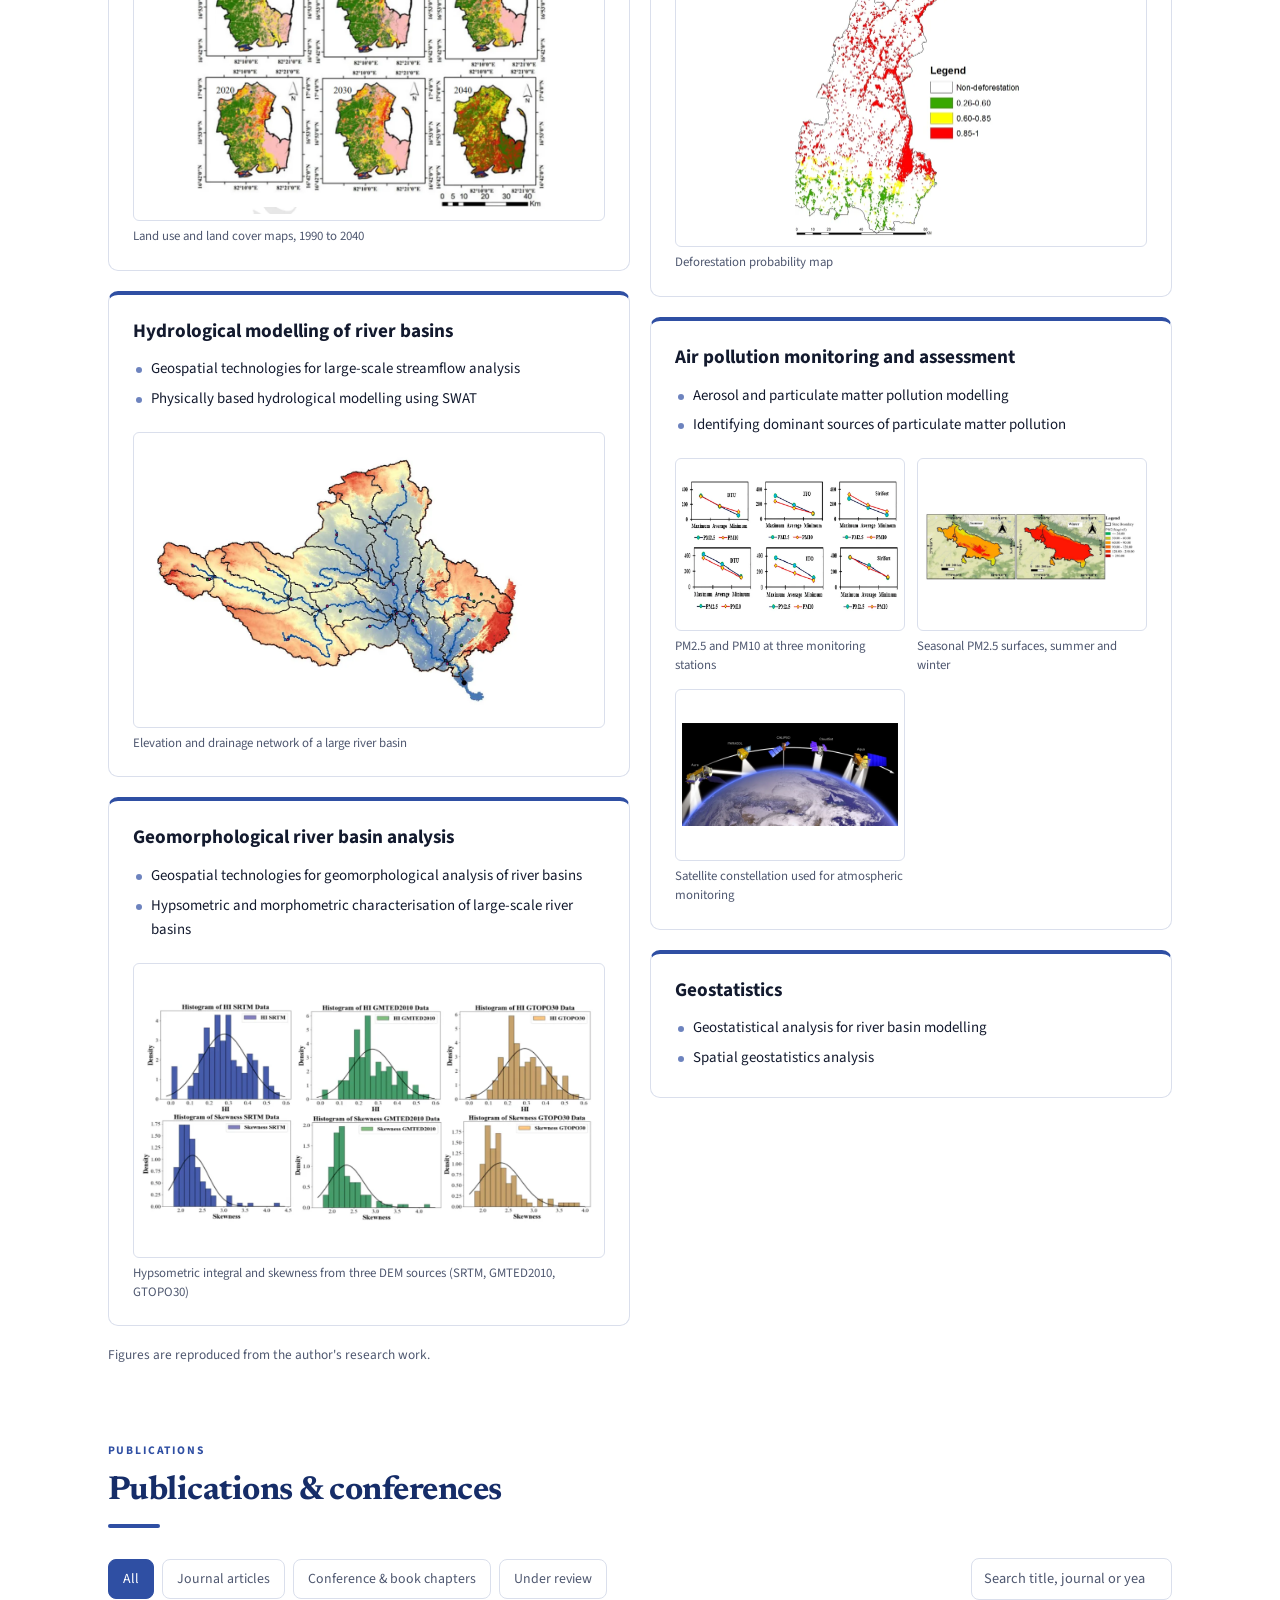
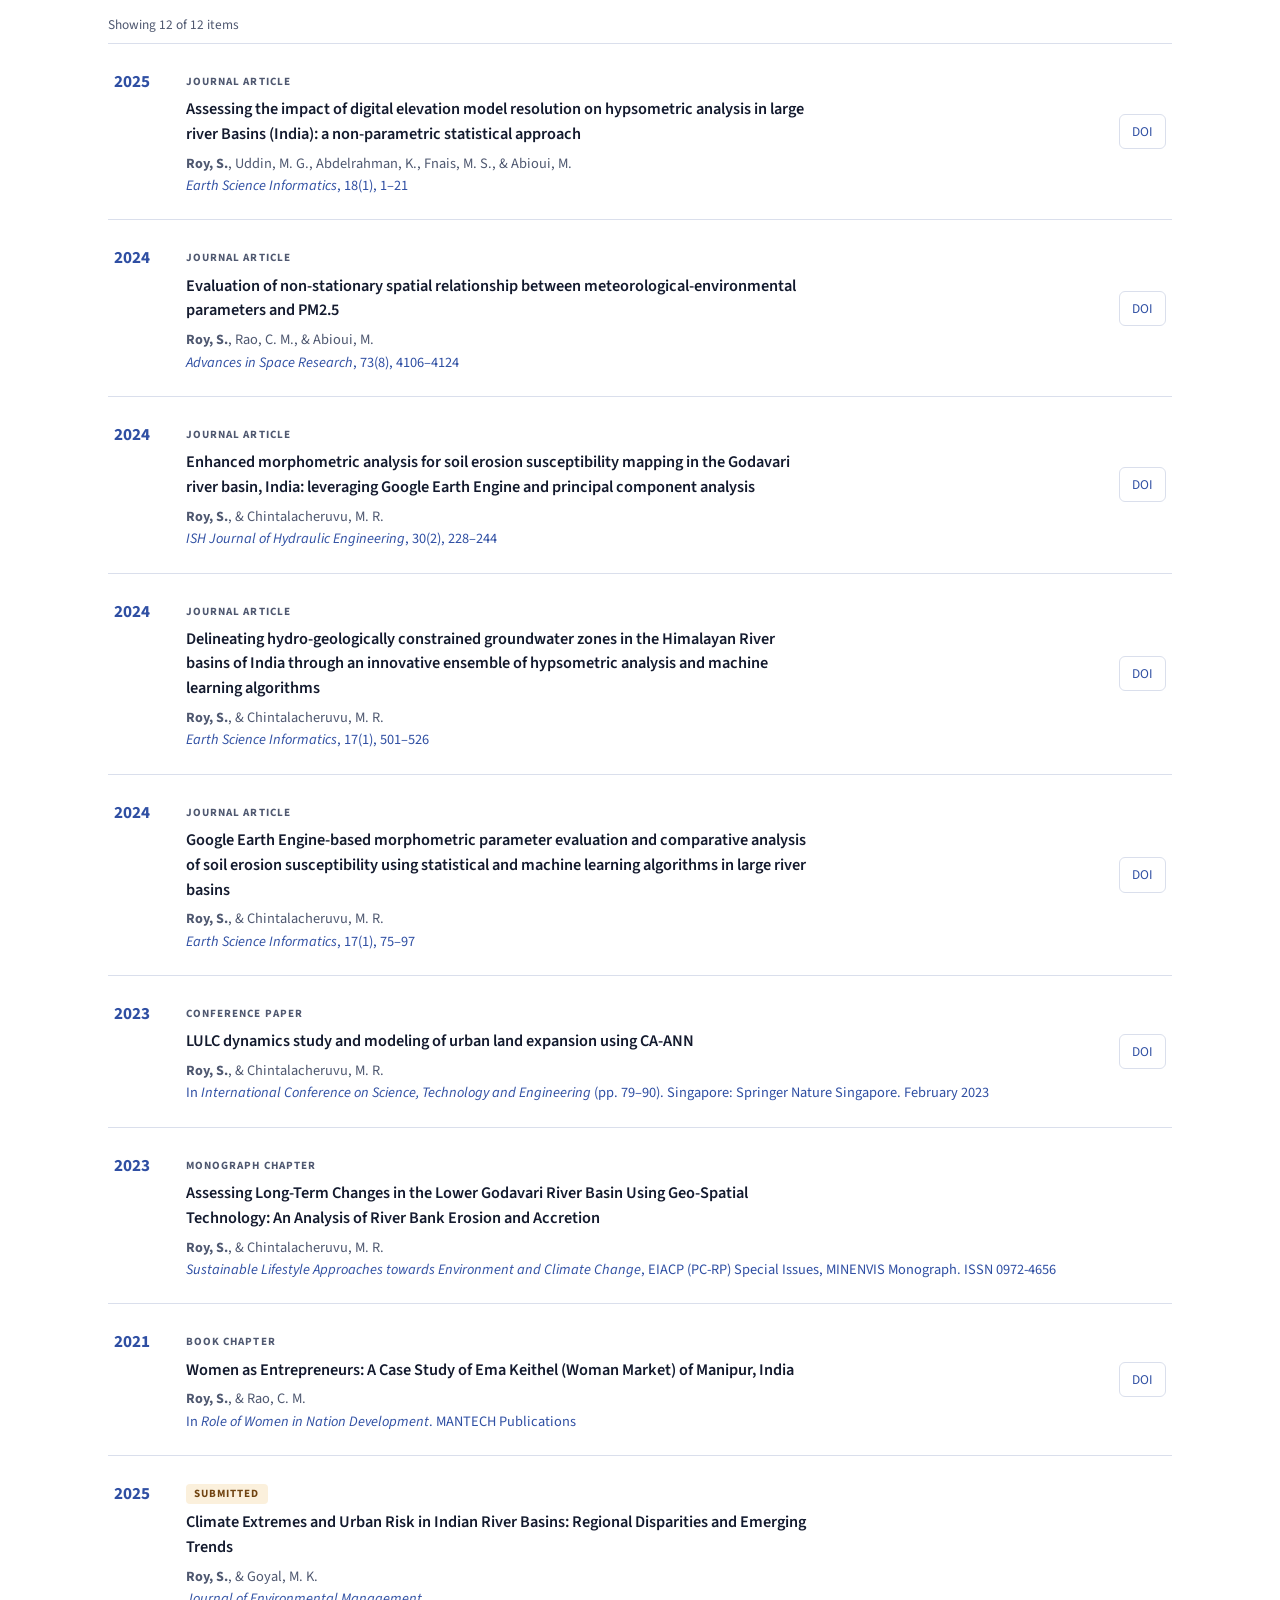
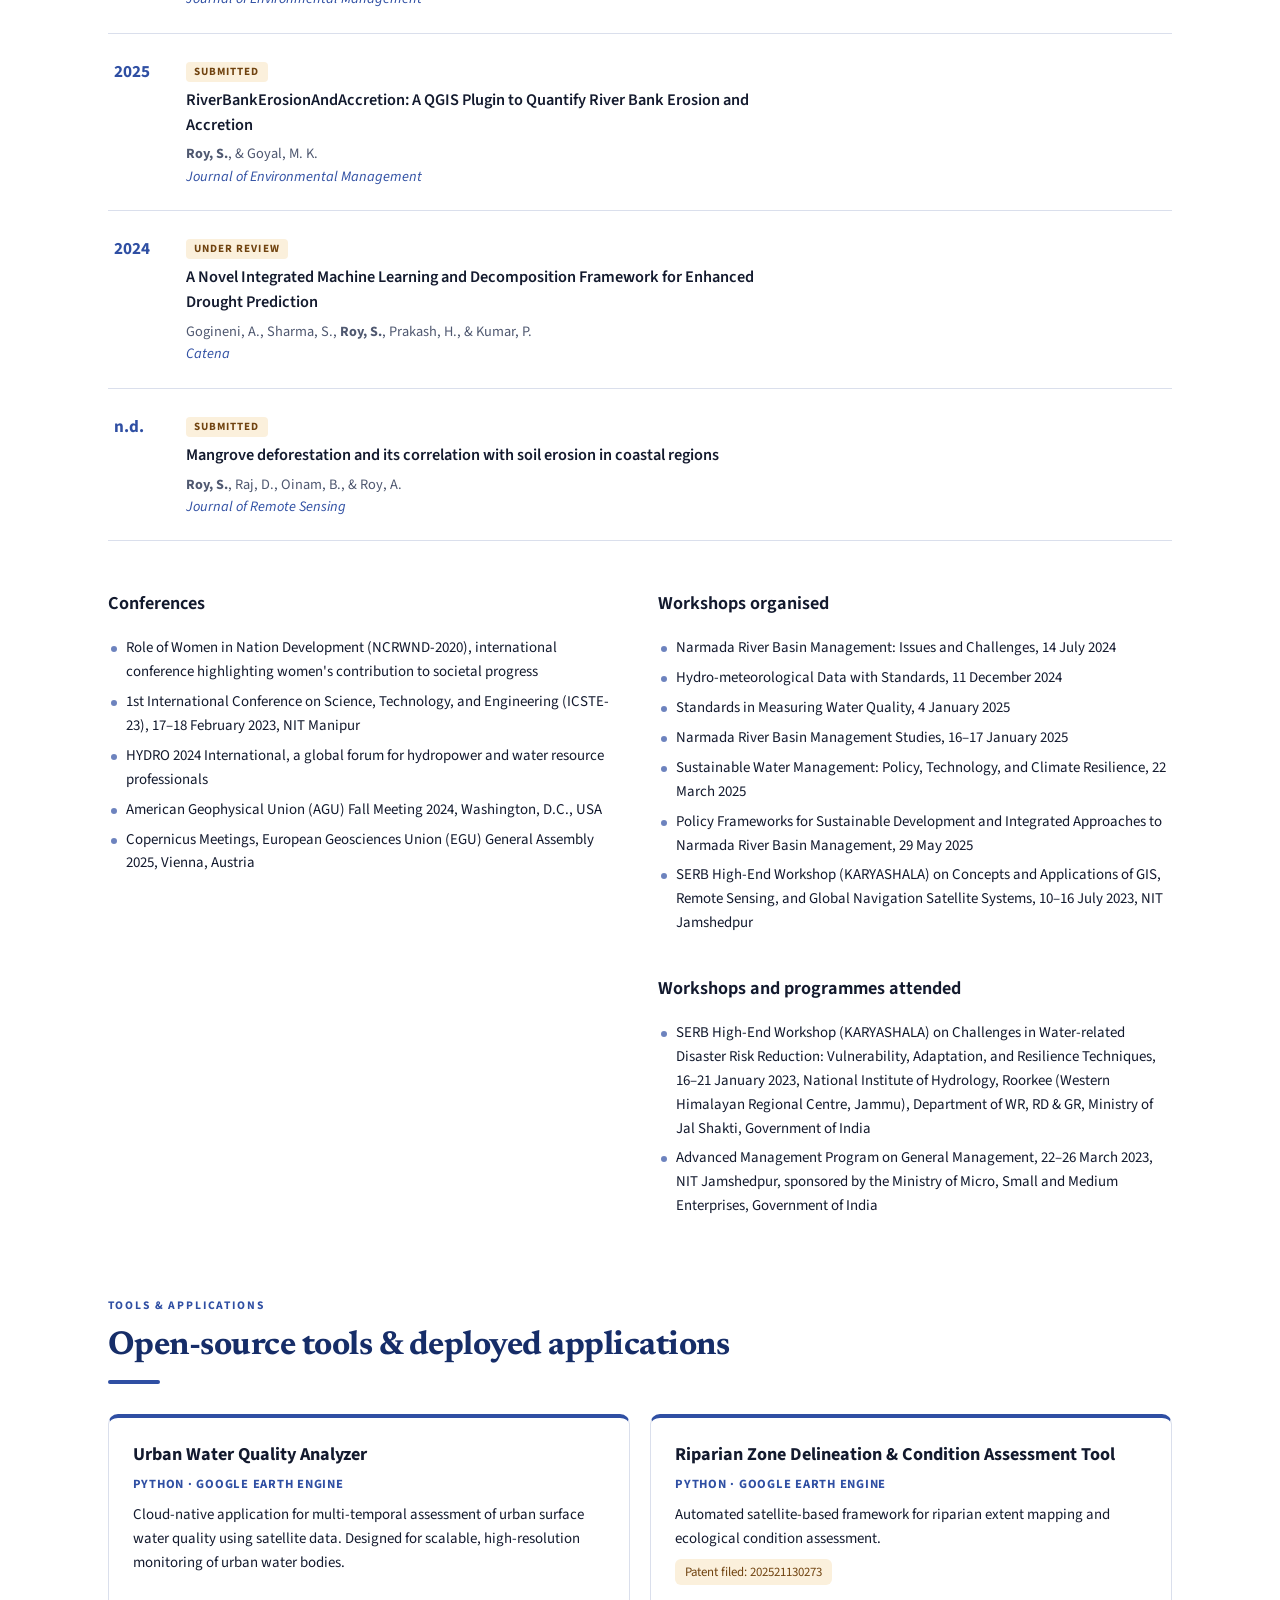
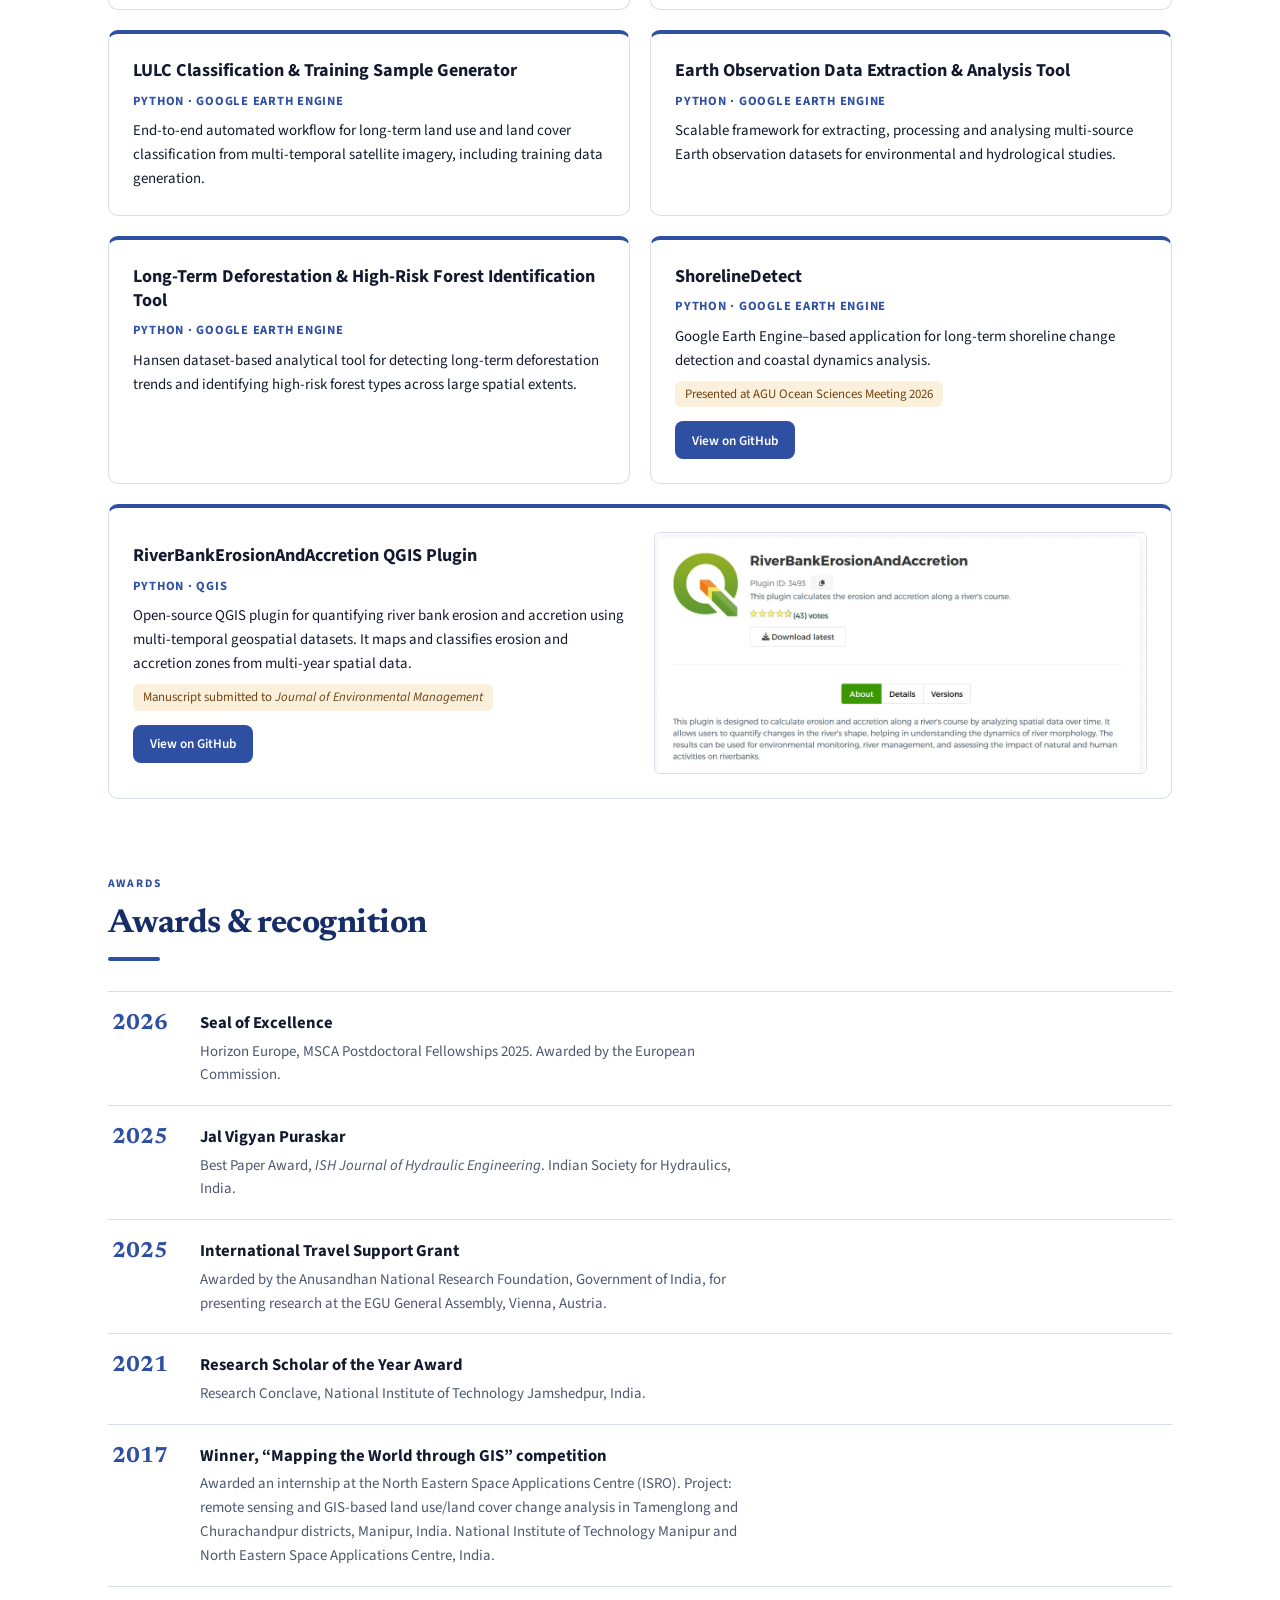
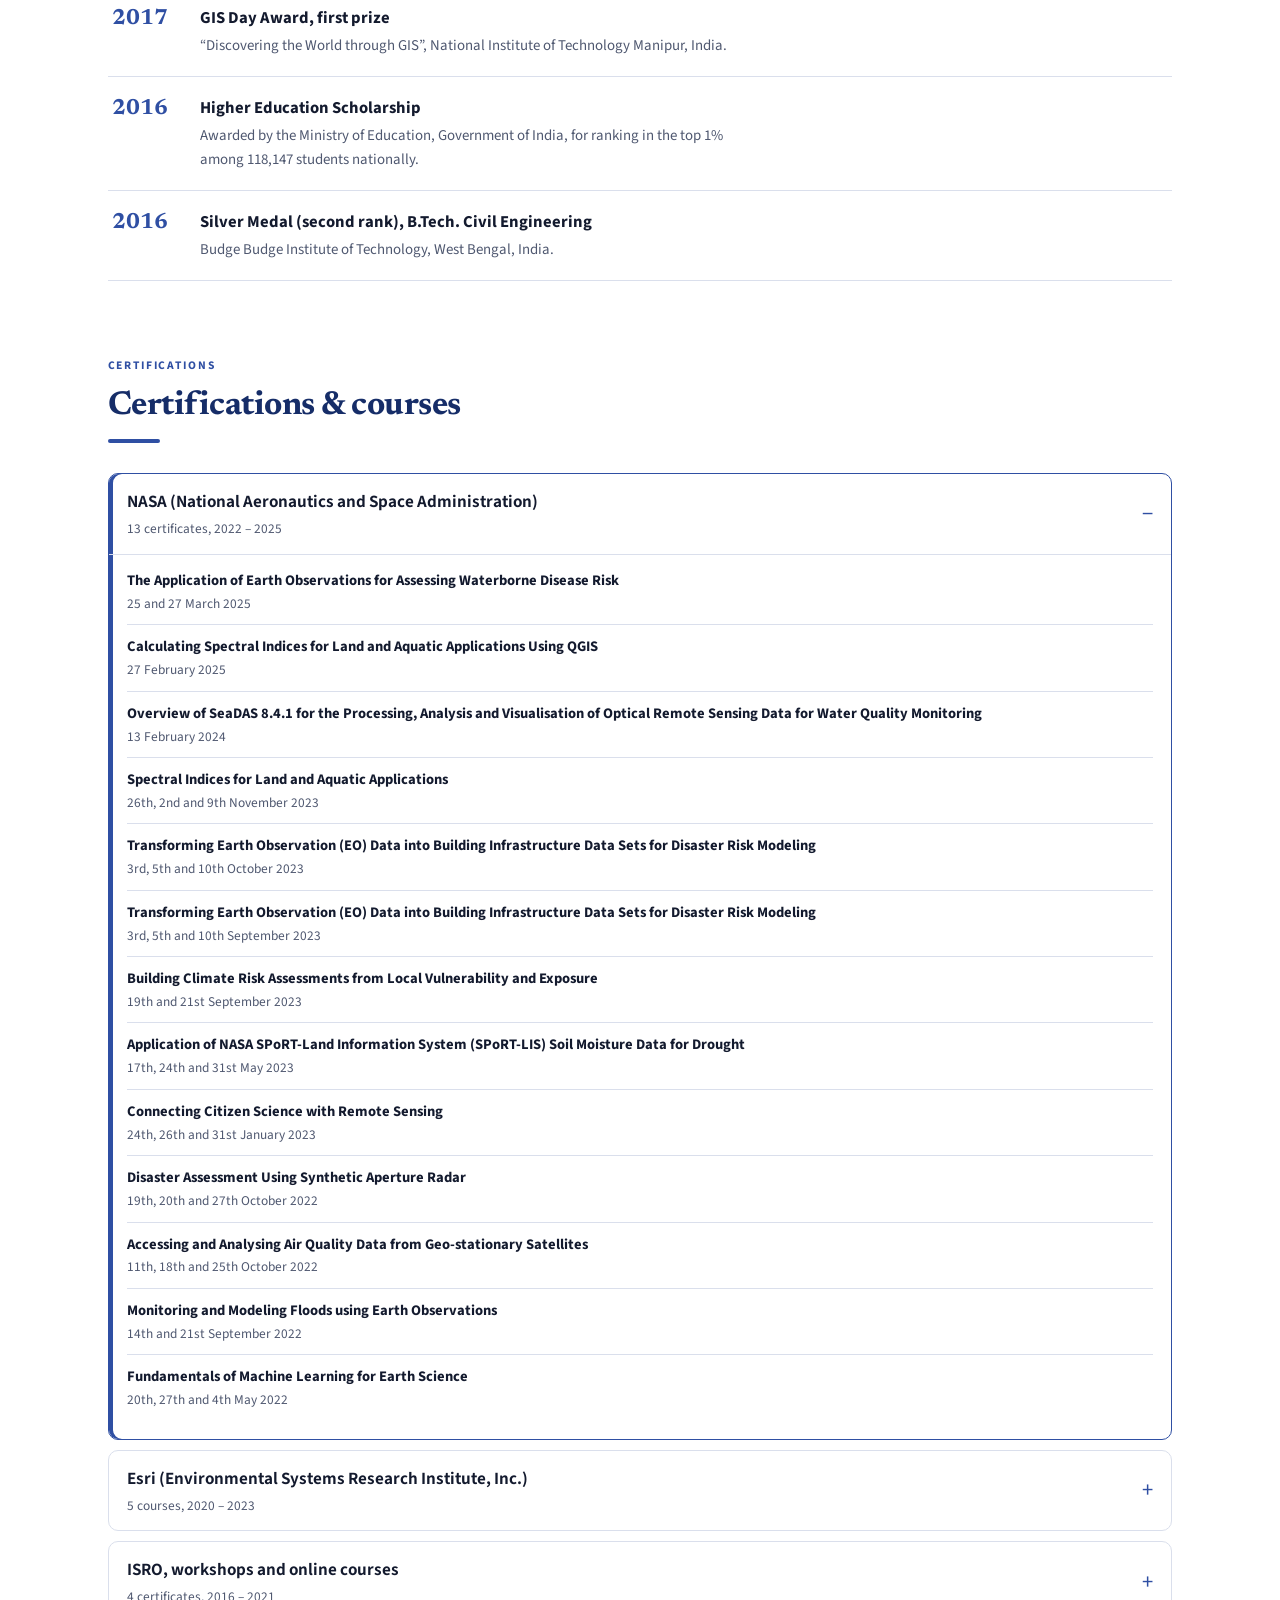
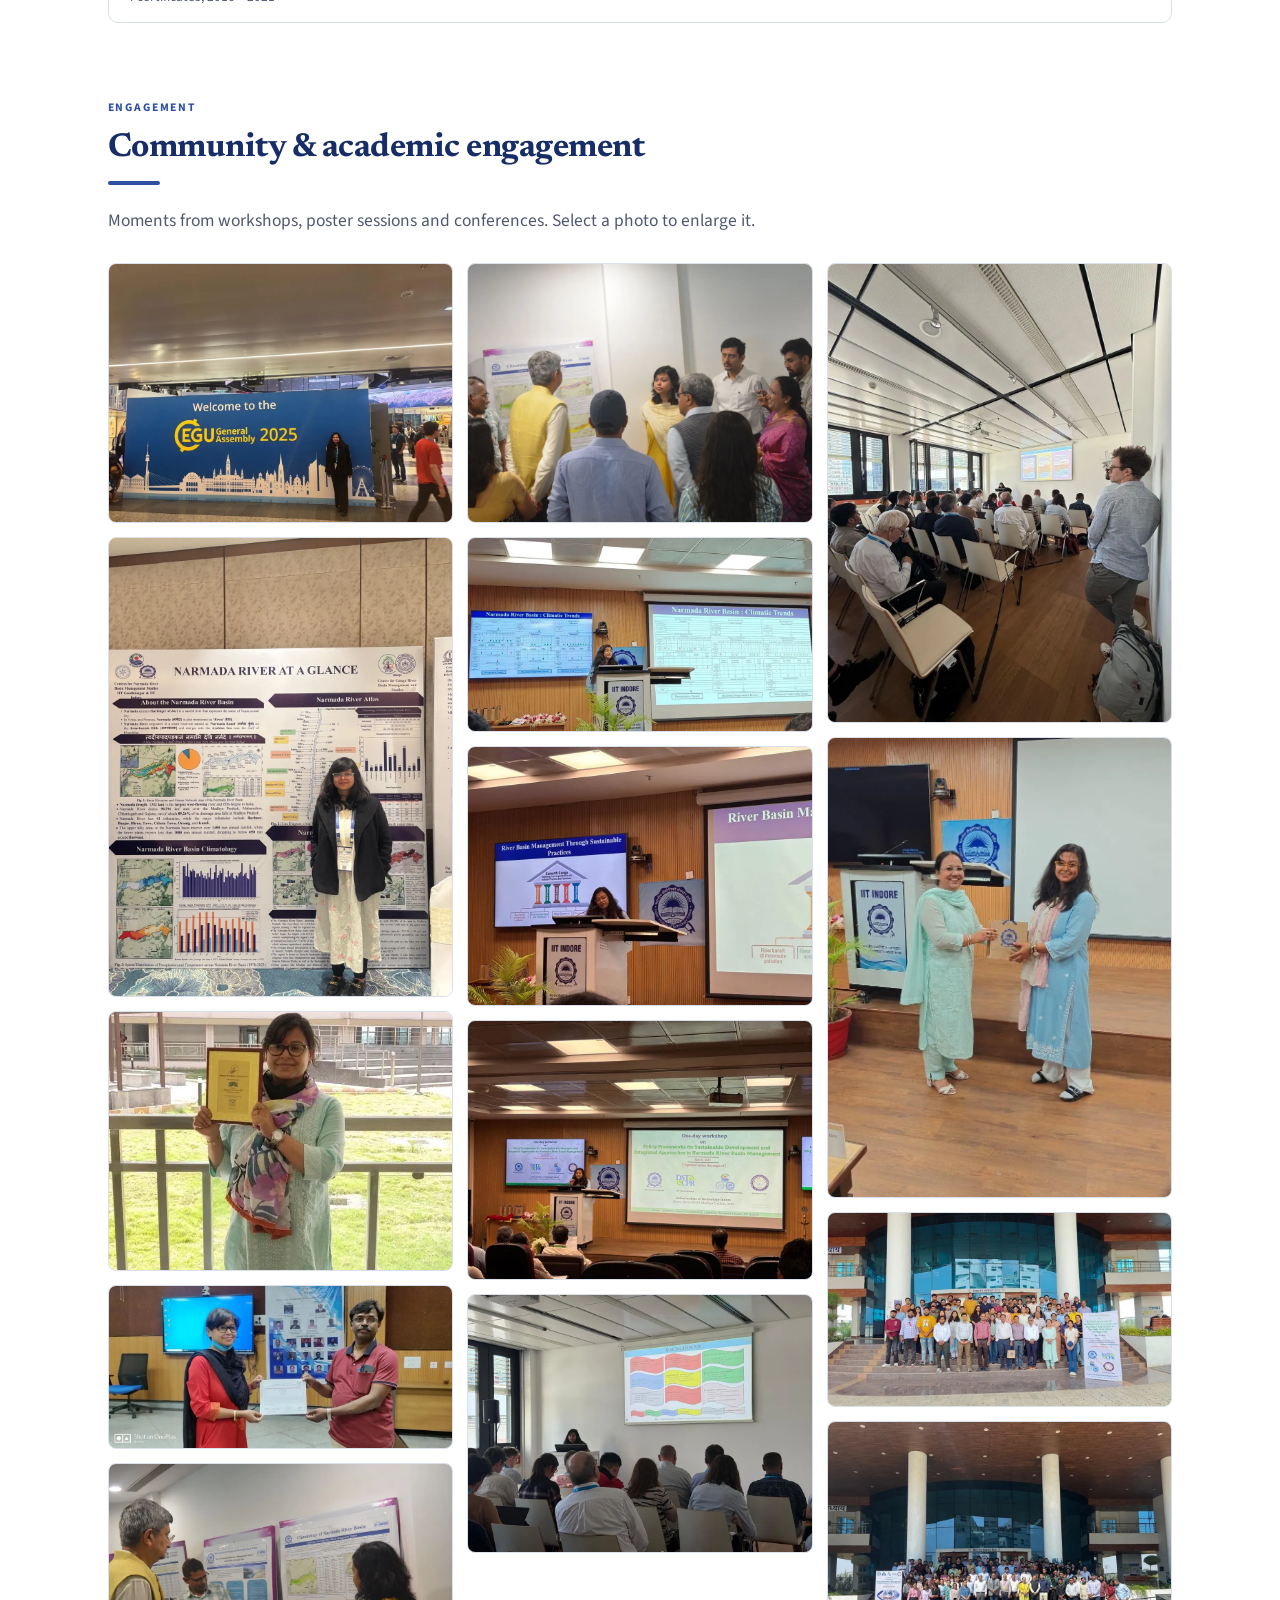
==== commit 6adee793: "Bright theme preview: white page, solid indigo bars and accents - Solid indigo top bar with white te" ====
--- a/index.html
+++ b/index.html
@@ -6,7 +6,7 @@
   <title>Dr. Srija Roy | Remote Sensing, GIS &amp; River Basin Hydrology</title>
   <meta name="description" content="Dr. Srija Roy is a Research Associate at IIT Indore working on remote sensing, GIS, hydrology, geomorphology and machine learning for river basin management.">
   <meta name="author" content="Srija Roy">
-  <meta name="theme-color" content="#162d68">
+  <meta name="theme-color" content="#2f4fa3">
   <link rel="canonical" href="https://roysrija.github.io/">
   <link rel="icon" href="assets/img/favicon.svg" type="image/svg+xml">
 
@@ -103,15 +103,15 @@
       <div class="hero">
         <div class="wrap hero-grid">
           <div class="hero-copy">
-            <p class="eyebrow light">Remote sensing · GIS · Hydrology</p>
+            <p class="eyebrow">Remote sensing · GIS · Hydrology</p>
             <h1 id="hero-title">Dr. Srija Roy</h1>
             <p class="hero-sub">Research Associate II, Narmada River Basin Management Studies<br>Indian Institute of Technology, Indore</p>
             <p class="hero-badge">Ph.D., NIT Jamshedpur</p>
             <p class="hero-fund">Project funded by the Ministry of Jal Shakti, National River Conservation Directorate, Government of India</p>
             <div class="btn-row">
-              <a class="btn btn-light" href="#research">Explore my research</a>
-              <a class="btn btn-ghost" href="#publications">Publications</a>
-              <a class="btn btn-ghost" href="#contact">Contact</a>
+              <a class="btn btn-primary" href="#research">Explore my research</a>
+              <a class="btn btn-outline" href="#publications">Publications</a>
+              <a class="btn btn-outline" href="#contact">Contact</a>
             </div>
             <p class="hero-links">
               <a href="https://github.com/roysrija" target="_blank" rel="noopener noreferrer">GitHub</a>
@@ -818,11 +818,14 @@
         <p class="address">Department of Civil Engineering, Indian Institute of Technology, Indore, India</p>
       </section>
 
-      <footer class="footer">
+    </div>
+
+    <footer class="footer">
+      <div class="wrap footer-inner">
         <span>© 2026 Srija Roy. All rights reserved.</span>
         <span>Last updated October 2026</span>
-      </footer>
-    </div>
+      </div>
+    </footer>
   </main>
 
   <!-- Lightbox -->
--- a/assets/css/style.css
+++ b/assets/css/style.css
@@ -18,13 +18,12 @@
   unicode-range: U+0000-00FF, U+0131, U+0152-0153, U+02BB-02BC, U+02C6, U+02DA, U+02DC, U+0304, U+0308, U+0329, U+2000-206F, U+20AC, U+2122, U+2191, U+2193, U+2212, U+2215, U+FEFF, U+FFFD; }
 
 /* ---------- Palettes ---------- */
-/* Each palette defines light values (--p*), dark values (--d-*) and hero gradient stops (--h1..--h3).
+/* Each palette defines light values (--p*), and dark values (--d-*); the bar, hero wash and headings are derived from them below.
    Default (no attribute) = Midnight Indigo. Contrast of every text/background pair has been checked against WCAG AA. */
 :root {
   --p: #2f4fa3; --p-deep: #162d68; --p-tint: #e8edf9; --p-soft: #f4f6fb;
   --p-ink: #131a2e; --p-muted: #4f5870; --p-line: #dadfec; --p-accent: #a86610;
   --p-sand: #fbf0dc; --p-sandink: #704310;
-  --h1: #0b1a3e; --h2: #162d68; --h3: #2f4fa3; --glow: 140, 170, 240;
   --d-p: #8fb0ff; --d-tint: #1b2a52; --d-bg: #0a1020; --d-soft: #101a33; --d-card: #121d38;
   --d-line: #25325a; --d-ink: #e8ecf8; --d-muted: #a2acc8; --d-accent: #f0b04a;
   --d-sand: #2f2412; --d-sandink: #f0c98a;
@@ -33,7 +32,6 @@
   --p: #2b6b45; --p-deep: #15402a; --p-tint: #e4f1e8; --p-soft: #f3f8f4;
   --p-ink: #14241b; --p-muted: #4d6155; --p-line: #d8e5dc; --p-accent: #8a6a1c;
   --p-sand: #f6efdc; --p-sandink: #6b5116;
-  --h1: #0c2a1b; --h2: #15402a; --h3: #2b6b45; --glow: 134, 214, 160;
   --d-p: #7fd09f; --d-tint: #173324; --d-bg: #0b1710; --d-soft: #112119; --d-card: #12261b;
   --d-line: #24402f; --d-ink: #e6efe9; --d-muted: #9fb5a7; --d-accent: #e0b25a;
   --d-sand: #2b2415; --d-sandink: #e3c48a;
@@ -42,7 +40,6 @@
   --p: #0b6e84; --p-deep: #08485a; --p-tint: #e3f1f4; --p-soft: #f2f7f7;
   --p-ink: #13262d; --p-muted: #4f666e; --p-line: #d9e3e5; --p-accent: #2f7d55;
   --p-sand: #f7f0e2; --p-sandink: #6f5219;
-  --h1: #062d3a; --h2: #08485a; --h3: #0b6e84; --glow: 102, 196, 217;
   --d-p: #66c4d9; --d-tint: #14333d; --d-bg: #0c1a20; --d-soft: #11252d; --d-card: #112730;
   --d-line: #224049; --d-ink: #e5eef0; --d-muted: #9db3ba; --d-accent: #72c99b;
   --d-sand: #2b2415; --d-sandink: #e3c48a;
@@ -51,7 +48,6 @@
   --p: #a84a22; --p-deep: #5e2610; --p-tint: #fbeae2; --p-soft: #fbf5f1;
   --p-ink: #2a1a13; --p-muted: #6a5348; --p-line: #ecdcd2; --p-accent: #4f7a3a;
   --p-sand: #f3efdf; --p-sandink: #5d5316;
-  --h1: #2f1409; --h2: #5e2610; --h3: #a84a22; --glow: 240, 170, 130;
   --d-p: #f0a27a; --d-tint: #3a2218; --d-bg: #17100c; --d-soft: #1f1510; --d-card: #221711;
   --d-line: #43302a; --d-ink: #f3e9e3; --d-muted: #bda99e; --d-accent: #9fcb7f;
   --d-sand: #2b2a14; --d-sandink: #d9d48a;
@@ -60,7 +56,6 @@
   --p: #8a2c3c; --p-deep: #4a1520; --p-tint: #f7e8ea; --p-soft: #f8f3f3;
   --p-ink: #221a1d; --p-muted: #5e5358; --p-line: #e7dcdd; --p-accent: #2f6f61;
   --p-sand: #f6efe0; --p-sandink: #68501b;
-  --h1: #17181f; --h2: #3b1823; --h3: #8a2c3c; --glow: 230, 150, 165;
   --d-p: #e58f9e; --d-tint: #35171d; --d-bg: #131115; --d-soft: #1b171b; --d-card: #1d181d;
   --d-line: #3a2f35; --d-ink: #efe8ea; --d-muted: #b4a6ab; --d-accent: #6fc0ad;
   --d-sand: #2b2415; --d-sandink: #e3c48a;
@@ -73,7 +68,9 @@
   --water: var(--p); --water-deep: var(--p-deep); --water-tint: var(--p-tint); --leaf: var(--p-accent);
   --sand: var(--p-sand); --sand-ink: var(--p-sandink);
   --on-water: #ffffff; --btn-hover-bg: var(--p-deep); --btn-hover-ink: #ffffff;
-  --shadow: 0 8px 24px rgba(10, 30, 40, .10);
+  --bar: var(--p); --bar-deep: var(--p-deep); --on-bar: #ffffff; --on-bar-muted: rgba(255, 255, 255, .86);
+  --heading: var(--p-deep); --hero-wash: linear-gradient(180deg, var(--p-tint) 0%, #ffffff 94%); --contour: var(--p);
+  --shadow: 0 8px 24px rgba(22, 45, 104, .10);
   --topbar-h: 64px;
   --wrap: 1180px;
   --gutter: clamp(20px, 4.5vw, 68px);
@@ -88,6 +85,8 @@
   --water: var(--d-p); --water-deep: var(--d-tint); --water-tint: var(--d-tint); --leaf: var(--d-accent);
   --sand: var(--d-sand); --sand-ink: var(--d-sandink);
   --on-water: var(--d-bg); --btn-hover-bg: color-mix(in srgb, var(--d-p) 78%, #fff); --btn-hover-ink: var(--d-bg);
+  --bar: var(--d-tint); --bar-deep: var(--d-soft); --on-bar: var(--d-ink); --on-bar-muted: var(--d-muted);
+  --heading: var(--d-ink); --hero-wash: linear-gradient(180deg, var(--d-soft) 0%, var(--d-bg) 94%); --contour: var(--d-p);
   --shadow: 0 8px 24px rgba(0, 0, 0, .38);
   color-scheme: dark;
 }
@@ -98,6 +97,8 @@
     --water: var(--d-p); --water-deep: var(--d-tint); --water-tint: var(--d-tint); --leaf: var(--d-accent);
     --sand: var(--d-sand); --sand-ink: var(--d-sandink);
     --on-water: var(--d-bg); --btn-hover-bg: color-mix(in srgb, var(--d-p) 78%, #fff); --btn-hover-ink: var(--d-bg);
+    --bar: var(--d-tint); --bar-deep: var(--d-soft); --on-bar: var(--d-ink); --on-bar-muted: var(--d-muted);
+    --heading: var(--d-ink); --hero-wash: linear-gradient(180deg, var(--d-soft) 0%, var(--d-bg) 94%); --contour: var(--d-p);
     --shadow: 0 8px 24px rgba(0, 0, 0, .38);
     color-scheme: dark;
   }
@@ -123,21 +124,23 @@
 .wrap { max-width: var(--wrap); margin-inline: auto; padding-inline: var(--gutter); }
 
 /* ---------- Top navigation bar ---------- */
-.topbar { position: sticky; top: 0; z-index: 60; background: color-mix(in srgb, var(--bg) 92%, transparent); -webkit-backdrop-filter: blur(10px); backdrop-filter: blur(10px); border-bottom: 1px solid var(--line); }
+.topbar { position: sticky; top: 0; z-index: 60; background: var(--bar); color: var(--on-bar); box-shadow: 0 2px 14px rgba(22, 45, 104, .22); }
+.topbar :focus-visible { outline-color: var(--on-bar); }
+.topbar .more-list :focus-visible { outline-color: var(--leaf); }
 .topbar-inner { display: flex; align-items: center; gap: 12px; height: var(--topbar-h); max-width: 1320px; margin-inline: auto; padding-inline: var(--gutter); }
-.brand { color: var(--ink); text-decoration: none; font: 700 20px/1.15 var(--serif); letter-spacing: -.01em; white-space: nowrap; }
-.brand small { display: block; margin-top: 1px; font: 400 11.5px/1.2 var(--sans); letter-spacing: 0; color: var(--muted); }
-.brand:hover { color: var(--water); }
+.brand { color: var(--on-bar); text-decoration: none; font: 700 20px/1.15 var(--serif); letter-spacing: -.01em; white-space: nowrap; }
+.brand small { display: block; margin-top: 1px; font: 400 11.5px/1.2 var(--sans); letter-spacing: 0; color: var(--on-bar-muted); }
+.brand:hover { color: var(--on-bar); opacity: .92; }
 
 .nav { margin-left: auto; display: flex; align-items: center; gap: 2px; }
 .nav li { display: block; }
 .nav-link {
   display: flex; align-items: center; gap: 5px; height: var(--topbar-h); padding: 0 11px;
-  font-size: 14px; color: var(--muted); text-decoration: none; white-space: nowrap;
+  font-size: 14px; color: var(--on-bar-muted); text-decoration: none; white-space: nowrap;
   background: none; border: 0; border-bottom: 3px solid transparent; border-radius: 0; transition: color .15s, border-color .15s, background .15s;
 }
-.nav-link:hover { color: var(--ink); }
-.nav-link.active { color: var(--water); border-bottom-color: var(--water); }
+.nav-link:hover { color: var(--on-bar); border-bottom-color: color-mix(in srgb, var(--on-bar) 40%, transparent); }
+.nav-link.active { color: var(--on-bar); border-bottom-color: var(--on-bar); }
 .more { position: relative; }
 .more-btn svg { width: 14px; height: 14px; transition: transform .2s; }
 .more.open .more-btn svg { transform: rotate(180deg); }
@@ -148,13 +151,13 @@
 .more.open .more-list { display: block; }
 @media (hover: hover) { .more:hover .more-list { display: block; } }
 .more.closed .more-list { display: none; } /* set by main.js after a choice/Escape, until the pointer leaves */
-.more-list .nav-link { height: auto; padding: 10px 12px; border: 0; border-radius: 8px; }
-.more-list .nav-link:hover { background: var(--bg-soft); }
+.more-list .nav-link { height: auto; padding: 10px 12px; border: 0; border-radius: 8px; color: var(--muted); }
+.more-list .nav-link:hover { background: var(--bg-soft); color: var(--ink); }
 .more-list .nav-link.active { background: var(--water-tint); color: var(--water); }
 
 .actions { display: flex; align-items: center; gap: 8px; margin-left: 8px; }
-.icon-btn { width: 40px; height: 40px; display: grid; place-items: center; border: 1px solid var(--line); border-radius: 10px; background: var(--card); color: var(--muted); }
-.icon-btn:hover { color: var(--water); border-color: var(--water); }
+.icon-btn { width: 40px; height: 40px; display: grid; place-items: center; border: 1px solid color-mix(in srgb, var(--on-bar) 38%, transparent); border-radius: 10px; background: color-mix(in srgb, var(--on-bar) 8%, transparent); color: var(--on-bar); }
+.icon-btn:hover { background: color-mix(in srgb, var(--on-bar) 18%, transparent); border-color: var(--on-bar); }
 .icon-btn svg { width: 20px; height: 20px; }
 .menu-btn { display: none; }
 
@@ -165,45 +168,43 @@
 
 /* ---------- Hero ---------- */
 .hero {
-  position: relative; overflow: hidden; color: #fff;
-  padding: clamp(40px, 6vw, 72px) 0 clamp(104px, 10vw, 128px);
-  background:
-    radial-gradient(1200px 420px at 85% -10%, rgba(var(--glow), .28), transparent 60%),
-    linear-gradient(120deg, var(--h1) 0%, var(--h2) 55%, var(--h3) 120%);
+  position: relative; overflow: hidden; color: var(--ink);
+  padding: clamp(40px, 6vw, 72px) 0 clamp(48px, 6vw, 68px);
+  background: var(--hero-wash); border-bottom: 1px solid var(--line);
 }
 .hero::before {
-  /* decorative contour lines, evoking a topographic map */
-  content: ""; position: absolute; inset: 0; opacity: .2; pointer-events: none;
-  background-image: url("data:image/svg+xml,%3Csvg xmlns='http://www.w3.org/2000/svg' width='520' height='320' viewBox='0 0 520 320' fill='none' stroke='%23ffffff' stroke-width='1'%3E%3Cpath d='M-10 60c80-40 140 40 220 0s140-40 330 10'/%3E%3Cpath d='M-10 100c80-40 140 40 220 0s140-40 330 10'/%3E%3Cpath d='M-10 140c80-40 140 40 220 0s140-40 330 10'/%3E%3Cpath d='M-10 180c80-40 140 40 220 0s140-40 330 10'/%3E%3Cpath d='M-10 220c80-40 140 40 220 0s140-40 330 10'/%3E%3Cpath d='M-10 260c80-40 140 40 220 0s140-40 330 10'/%3E%3C/svg%3E");
-  background-size: 520px 320px;
+  /* faint contour lines, evoking a topographic map (drawn as a mask so the colour follows the theme) */
+  content: ""; position: absolute; inset: 0; opacity: .1; pointer-events: none; background: var(--contour);
+  -webkit-mask-image: url("data:image/svg+xml,%3Csvg xmlns='http://www.w3.org/2000/svg' width='520' height='320' viewBox='0 0 520 320' fill='none' stroke='%23000' stroke-width='1.2'%3E%3Cpath d='M-10 60c80-40 140 40 220 0s140-40 330 10'/%3E%3Cpath d='M-10 100c80-40 140 40 220 0s140-40 330 10'/%3E%3Cpath d='M-10 140c80-40 140 40 220 0s140-40 330 10'/%3E%3Cpath d='M-10 180c80-40 140 40 220 0s140-40 330 10'/%3E%3Cpath d='M-10 220c80-40 140 40 220 0s140-40 330 10'/%3E%3Cpath d='M-10 260c80-40 140 40 220 0s140-40 330 10'/%3E%3C/svg%3E"); mask-image: url("data:image/svg+xml,%3Csvg xmlns='http://www.w3.org/2000/svg' width='520' height='320' viewBox='0 0 520 320' fill='none' stroke='%23000' stroke-width='1.2'%3E%3Cpath d='M-10 60c80-40 140 40 220 0s140-40 330 10'/%3E%3Cpath d='M-10 100c80-40 140 40 220 0s140-40 330 10'/%3E%3Cpath d='M-10 140c80-40 140 40 220 0s140-40 330 10'/%3E%3Cpath d='M-10 180c80-40 140 40 220 0s140-40 330 10'/%3E%3Cpath d='M-10 220c80-40 140 40 220 0s140-40 330 10'/%3E%3Cpath d='M-10 260c80-40 140 40 220 0s140-40 330 10'/%3E%3C/svg%3E");
+  -webkit-mask-size: 520px 320px; mask-size: 520px 320px;
 }
 .hero-grid { position: relative; display: grid; grid-template-columns: minmax(0, 1fr) auto; gap: clamp(28px, 5vw, 72px); align-items: center; }
 .hero-copy { max-width: 700px; }
 .eyebrow { font-size: 11.5px; font-weight: 700; letter-spacing: .16em; text-transform: uppercase; color: var(--water); margin-bottom: 10px; }
-.eyebrow.light { color: rgba(255, 255, 255, .86); }
-.hero h1 { font: 700 clamp(38px, 4.6vw, 58px)/1.1 var(--serif); letter-spacing: -.02em; }
-.hero-sub { margin-top: 16px; font-size: clamp(16px, 1.5vw, 19px); line-height: 1.6; color: rgba(255, 255, 255, .92); }
-.hero-badge { display: inline-block; margin-top: 14px; padding: 3px 12px; font-size: 12.5px; border-radius: 999px; background: rgba(0, 0, 0, .24); border: 1px solid rgba(255, 255, 255, .32); color: #fff; }
-.hero-fund { margin-top: 12px; font-size: 13.5px; color: rgba(255, 255, 255, .86); max-width: 600px; }
+.eyebrow.light { color: rgba(255, 255, 255, .86); } /* on the indigo contact band */
+.hero h1 { font: 700 clamp(38px, 4.6vw, 58px)/1.1 var(--serif); letter-spacing: -.02em; color: var(--heading); }
+.hero-sub { margin-top: 16px; font-size: clamp(16px, 1.5vw, 19px); line-height: 1.6; color: var(--ink); }
+.hero-badge { display: inline-block; margin-top: 14px; padding: 3px 12px; font-size: 12.5px; border-radius: 999px; font-weight: 600; background: var(--water-tint); border: 1px solid color-mix(in srgb, var(--water) 35%, transparent); color: var(--water); }
+.hero-fund { margin-top: 12px; font-size: 13.5px; color: var(--muted); max-width: 600px; }
 .btn-row { display: flex; flex-wrap: wrap; gap: 10px; margin-top: 26px; }
 .btn { display: inline-flex; align-items: center; justify-content: center; min-height: 44px; padding: 10px 20px; border-radius: 8px; font-size: 14px; font-weight: 600; text-decoration: none; border: 1px solid transparent; transition: background .15s, color .15s, border-color .15s; }
-.btn-light { background: #fff; color: var(--p-deep); }
-.btn-light:hover { background: rgba(255, 255, 255, .88); color: var(--h1); }
-.btn-ghost { border-color: rgba(255, 255, 255, .5); color: #fff; }
-.btn-ghost:hover { background: rgba(255, 255, 255, .14); color: #fff; }
+.btn-primary { background: var(--water); color: var(--on-water); }
+.btn-primary:hover { background: var(--btn-hover-bg); color: var(--btn-hover-ink); }
+.btn-outline { border-color: var(--water); color: var(--water); }
+.btn-outline:hover { background: var(--water-tint); color: var(--water); }
 .btn-small { min-height: 38px; padding: 7px 16px; font-size: 13px; background: var(--water); color: var(--on-water); margin-top: 6px; }
 .btn-small:hover { background: var(--btn-hover-bg); color: var(--btn-hover-ink); }
 .hero-links { display: flex; flex-wrap: wrap; gap: 6px 20px; margin-top: 20px; font-size: 13.5px; }
-.hero-links a { color: rgba(255, 255, 255, .9); text-decoration-color: rgba(255, 255, 255, .45); }
-.hero-links a:hover { color: #fff; }
+.hero-links a { color: var(--water); text-decoration-color: color-mix(in srgb, var(--water) 45%, transparent); }
+.hero-links a:hover { color: var(--ink); }
 
 .hero-photo { position: relative; width: clamp(240px, 24vw, 310px); }
-.hero-photo::before { content: ""; position: absolute; inset: 14px -14px -14px 14px; border: 2px solid rgba(255, 255, 255, .32); border-radius: 22px; }
-.hero-photo img { position: relative; width: 100%; aspect-ratio: 4 / 5; object-fit: cover; object-position: 44% 24%; border-radius: 20px; border: 3px solid rgba(255, 255, 255, .88); box-shadow: 0 18px 40px rgba(0, 0, 0, .35); background: var(--h2); }
-
-.highlights-wrap { position: relative; z-index: 2; margin-top: -64px; }
+.hero-photo::before { content: ""; position: absolute; inset: 14px -14px -14px 14px; border: 2px solid var(--water); opacity: .4; border-radius: 22px; }
+.hero-photo img { position: relative; width: 100%; aspect-ratio: 4 / 5; object-fit: cover; object-position: 44% 24%; border-radius: 20px; border: 4px solid var(--bg); box-shadow: 0 16px 36px rgba(22, 45, 104, .22), 0 0 0 1px var(--line); background: var(--water-tint); }
+
+.highlights-wrap { position: relative; z-index: 2; margin-top: 32px; }
 .highlights { display: grid; grid-template-columns: repeat(4, minmax(0, 1fr)); gap: 14px; }
-.highlight { display: block; height: 100%; padding: 20px 18px; background: var(--card); border: 1px solid var(--line); border-radius: var(--radius); box-shadow: var(--shadow); color: var(--ink); text-decoration: none; transition: transform .2s, border-color .2s; }
+.highlight { display: block; height: 100%; padding: 20px 18px; background: var(--card); border: 1px solid var(--line); border-top: 4px solid var(--water); border-radius: var(--radius); box-shadow: var(--shadow); color: var(--ink); text-decoration: none; transition: transform .2s, border-color .2s; }
 .highlight:hover { transform: translateY(-3px); border-color: var(--water); color: var(--ink); }
 .highlight svg { width: 30px; height: 30px; color: var(--water); margin-bottom: 10px; }
 .highlight h2 { font-size: 15px; line-height: 1.35; font-weight: 650; }
@@ -212,7 +213,8 @@
 /* ---------- Sections ---------- */
 .content { max-width: var(--wrap); margin-inline: auto; padding-inline: var(--gutter); }
 .section { padding-top: 76px; }
-.section-title { font: 700 clamp(26px, 2.6vw, 34px)/1.25 var(--serif); letter-spacing: -.015em; margin-bottom: 26px; }
+.section-title { font: 700 clamp(26px, 2.6vw, 34px)/1.25 var(--serif); letter-spacing: -.015em; margin-bottom: 30px; color: var(--heading); }
+.section-title::after { content: ""; display: block; width: 52px; height: 4px; margin-top: 12px; border-radius: 2px; background: var(--water); }
 .sub-title { font-size: 18px; font-weight: 650; margin: 36px 0 14px; }
 .lede { max-width: 760px; font-size: 17px; color: var(--muted); margin: -8px 0 28px; }
 .note { margin-top: 18px; font-size: 13px; color: var(--muted); }
@@ -222,7 +224,7 @@
 .mini-title:not(:first-child) { margin-top: 28px; }
 
 .about-grid { display: grid; grid-template-columns: minmax(0, 1.5fr) minmax(0, 1fr); gap: clamp(28px, 5vw, 72px); align-items: start; }
-.about-side { padding: 24px; background: var(--bg-soft); border: 1px solid var(--line); border-radius: var(--radius); }
+.about-side { padding: 24px; background: var(--bg-soft); border: 1px solid var(--line); border-top: 4px solid var(--water); border-radius: var(--radius); }
 .check-list li { position: relative; padding: 4px 0 4px 22px; font-size: 14.5px; }
 .check-list li::before { content: ""; position: absolute; left: 2px; top: 13px; width: 8px; height: 8px; border-radius: 50%; background: var(--leaf); }
 .chips { display: flex; flex-wrap: wrap; gap: 8px; }
@@ -250,7 +252,7 @@
 /* Accordions */
 .accordion { display: grid; gap: 10px; }
 details { background: var(--card); border: 1px solid var(--line); border-radius: var(--radius); }
-details[open] { border-color: var(--water); }
+details[open] { border-color: var(--water); box-shadow: inset 4px 0 0 var(--water); }
 summary { list-style: none; cursor: pointer; padding: 14px 48px 14px 18px; position: relative; display: flex; flex-direction: column; gap: 2px; }
 summary::-webkit-details-marker { display: none; }
 summary::after { content: "+"; position: absolute; right: 18px; top: 50%; transform: translateY(-50%); font-size: 22px; line-height: 1; color: var(--water); }
@@ -271,7 +273,7 @@
 /* Research */
 /* CSS columns pack the cards tightly even though their heights differ */
 .domain-grid { column-count: 2; column-gap: 20px; }
-.domain { break-inside: avoid; margin-bottom: 20px; padding: 24px; background: var(--card); border: 1px solid var(--line); border-radius: var(--radius); }
+.domain { break-inside: avoid; margin-bottom: 20px; padding: 24px; background: var(--card); border: 1px solid var(--line); border-top: 4px solid var(--water); border-radius: var(--radius); }
 .domain h3 { font-size: 19px; line-height: 1.35; margin-bottom: 10px; }
 .figs { display: grid; grid-template-columns: repeat(auto-fit, minmax(150px, 1fr)); gap: 14px 12px; margin-top: 18px; }
 .figs figure { margin: 0; }
@@ -312,7 +314,7 @@
 
 /* Tools */
 .tool-grid { display: grid; grid-template-columns: repeat(2, minmax(0, 1fr)); gap: 20px; }
-.tool { padding: 24px; background: var(--card); border: 1px solid var(--line); border-radius: var(--radius); display: flex; flex-direction: column; gap: 8px; align-items: flex-start; }
+.tool { padding: 24px; background: var(--card); border: 1px solid var(--line); border-top: 4px solid var(--water); border-radius: var(--radius); display: flex; flex-direction: column; gap: 8px; align-items: flex-start; }
 .tool h3 { font-size: 18px; line-height: 1.35; }
 .tool p { font-size: 14.5px; }
 .stack { font-size: 12.5px !important; font-weight: 700; letter-spacing: .06em; color: var(--water); text-transform: uppercase; }
@@ -334,17 +336,19 @@
 .gallery .zoom { border-radius: 8px; }
 
 /* Contact */
-.contact { margin-top: 84px; padding: 40px clamp(22px, 4vw, 48px); background: linear-gradient(130deg, var(--h1), var(--h2)); color: #fff; border-radius: 14px; position: relative; overflow: hidden; }
+.contact { margin-top: 84px; padding: 40px clamp(22px, 4vw, 48px); background: linear-gradient(130deg, var(--bar), var(--bar-deep)); color: #fff; border-radius: 14px; position: relative; overflow: hidden; }
 .contact::before { content: ""; position: absolute; right: -160px; top: -200px; width: 420px; height: 420px; border-radius: 50%; border: 1px solid rgba(255, 255, 255, .28); box-shadow: 0 0 0 44px rgba(255, 255, 255, .03), 0 0 0 88px rgba(255, 255, 255, .02); pointer-events: none; }
+.contact :focus-visible, .footer :focus-visible { outline-color: #fff; }
 .contact h2 { font: 700 clamp(28px, 3vw, 36px)/1.2 var(--serif); position: relative; }
 .contact > p { position: relative; margin-top: 12px; max-width: 60ch; color: rgba(255, 255, 255, .9); }
 .contact-list { position: relative; margin-top: 22px; display: grid; gap: 8px; }
 .contact-list li { display: grid; grid-template-columns: 130px minmax(0, 1fr); gap: 12px; font-size: 15px; }
-.contact-list span { color: rgba(255, 255, 255, .78); }
+.contact-list span { color: rgba(255, 255, 255, .9); }
 .contact a { color: #fff; text-decoration-color: rgba(255, 255, 255, .5); overflow-wrap: anywhere; }
 .contact a:hover { color: rgba(255, 255, 255, .8); }
-.address { position: relative; margin-top: 22px; font-size: 13.5px; color: rgba(255, 255, 255, .78); }
-.footer { display: flex; flex-wrap: wrap; justify-content: space-between; gap: 8px 20px; margin-top: 28px; padding: 22px 0 30px; border-top: 1px solid var(--line); font-size: 13px; color: var(--muted); }
+.address { position: relative; margin-top: 22px; font-size: 13.5px; color: rgba(255, 255, 255, .9); }
+.footer { margin-top: 84px; background: var(--bar-deep); color: var(--on-bar-muted); font-size: 13px; }
+.footer-inner { display: flex; flex-wrap: wrap; justify-content: space-between; gap: 8px 20px; padding-block: 22px; }
 
 /* Lightbox */
 .lightbox { width: min(96vw, 1100px); max-height: 94vh; padding: 14px; border: 0; border-radius: 12px; background: #0b1a20; color: #eaf3f5; overflow: visible; }
@@ -375,7 +379,7 @@
 
 @media (max-width: 1150px) {
   .highlights { grid-template-columns: repeat(2, minmax(0, 1fr)); }
-  .highlights-wrap { margin-top: -56px; }
+  .highlights-wrap { margin-top: 28px; }
   .gallery { column-count: 2; }
 }
 
@@ -387,15 +391,17 @@
   .nav {
     position: absolute; top: 100%; left: 0; right: 0; margin: 0; display: none; flex-direction: column; align-items: stretch; gap: 0;
     max-height: calc(100vh - var(--topbar-h)); overflow-y: auto; padding: 6px var(--gutter) 14px;
-    background: var(--bg); border-bottom: 1px solid var(--line); box-shadow: var(--shadow);
+    background: var(--bar); border-top: 1px solid color-mix(in srgb, var(--on-bar) 18%, transparent); box-shadow: var(--shadow);
   }
   .topbar.open .nav { display: flex; }
-  .nav-link { height: auto; padding: 13px 10px; border-bottom: 1px solid var(--line); font-size: 15.5px; }
-  .nav-link.active { border-bottom-color: var(--line); background: var(--water-tint); border-radius: 8px; }
+  .nav-link { height: auto; padding: 13px 10px; border-bottom: 1px solid color-mix(in srgb, var(--on-bar) 18%, transparent); font-size: 15.5px; }
+  .nav-link:hover { border-bottom-color: color-mix(in srgb, var(--on-bar) 18%, transparent); }
+  .nav-link.active { border-bottom-color: color-mix(in srgb, var(--on-bar) 18%, transparent); background: color-mix(in srgb, var(--on-bar) 16%, transparent); border-radius: 8px; }
   .more, .more-list { display: contents; }
   .more-btn { display: none; }
-  .more-list .nav-link { padding: 13px 10px; border-radius: 0; border-bottom: 1px solid var(--line); }
-  .more-list .nav-link.active { border-radius: 8px; }
+  .more-list .nav-link { padding: 13px 10px; border-radius: 0; border-bottom: 1px solid color-mix(in srgb, var(--on-bar) 18%, transparent); color: var(--on-bar-muted); }
+  .more-list .nav-link:hover { background: none; color: var(--on-bar); }
+  .more-list .nav-link.active { border-radius: 8px; background: color-mix(in srgb, var(--on-bar) 16%, transparent); color: var(--on-bar); }
   html:not(.js) .nav { position: static; display: flex; flex-direction: row; flex-wrap: wrap; box-shadow: none; }
   html:not(.js) .topbar-inner { height: auto; flex-wrap: wrap; padding-block: 8px; }
 }
@@ -417,7 +423,7 @@
   body { font-size: 15.5px; }
   .hero { padding-top: 30px; }
   .highlights { gap: 10px; }
-  .highlights-wrap { margin-top: -48px; }
+  .highlights-wrap { margin-top: 24px; }
   .highlight { padding: 14px 12px; }
   .highlight svg { width: 26px; height: 26px; }
   .highlight h2 { font-size: 13.5px; }
@@ -444,9 +450,11 @@
 
 @media print {
   .topbar, .pub-controls, .count, .pub-action, .lightbox, .hero::before, .palette-picker, .hero-photo::before { display: none !important; }
-  .hero { color: #000; background: none; padding: 16px 0; }
-  .hero-sub, .hero-fund, .eyebrow.light, .hero-links a { color: #333; }
+  .hero { background: none; padding: 16px 0; border: 0; }
+  .hero h1 { color: #000; }
+  .hero-sub, .hero-fund, .hero-links a { color: #333; }
   .hero-badge { color: #000; border-color: #999; background: none; }
+  .footer { background: none; color: #333; border-top: 1px solid #999; }
   .hero-photo { width: 110px; }
   .btn-row, .highlights-wrap { display: none; }
   .section { padding-top: 24px; break-inside: avoid-page; }
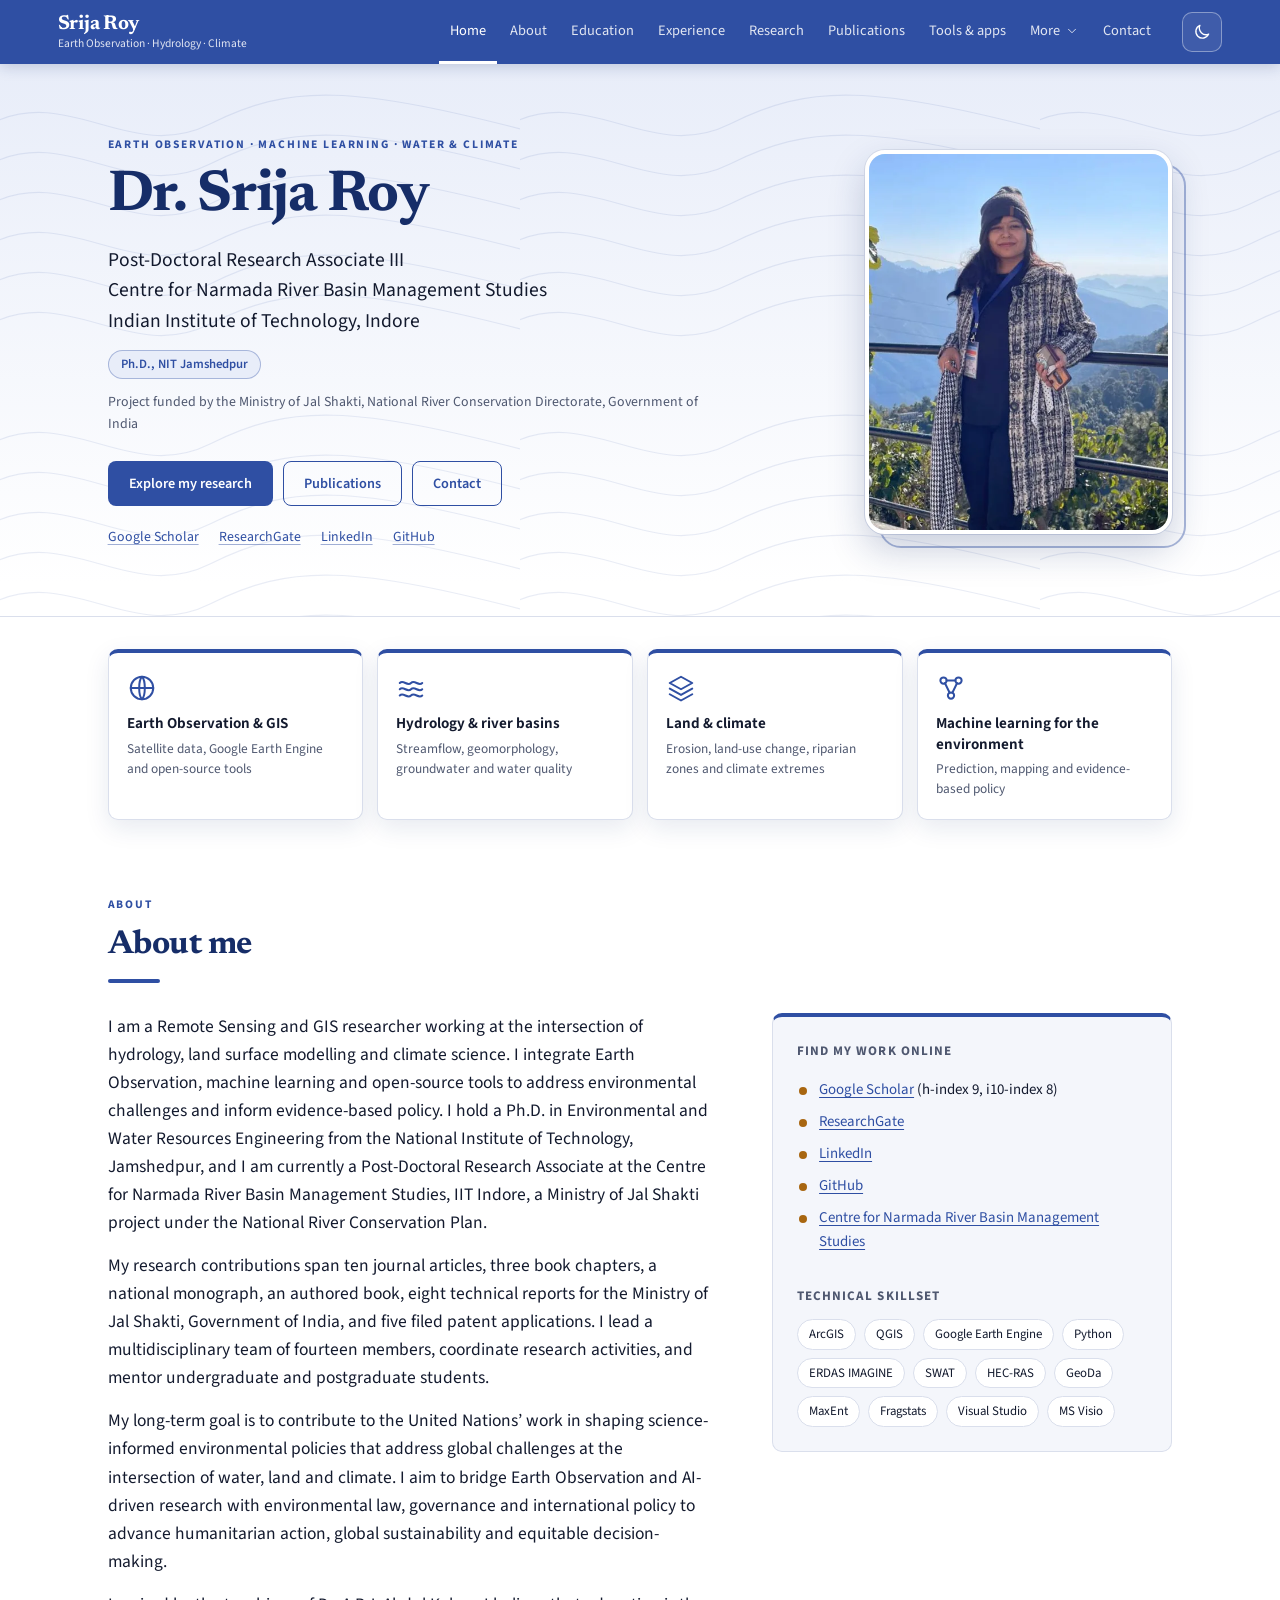
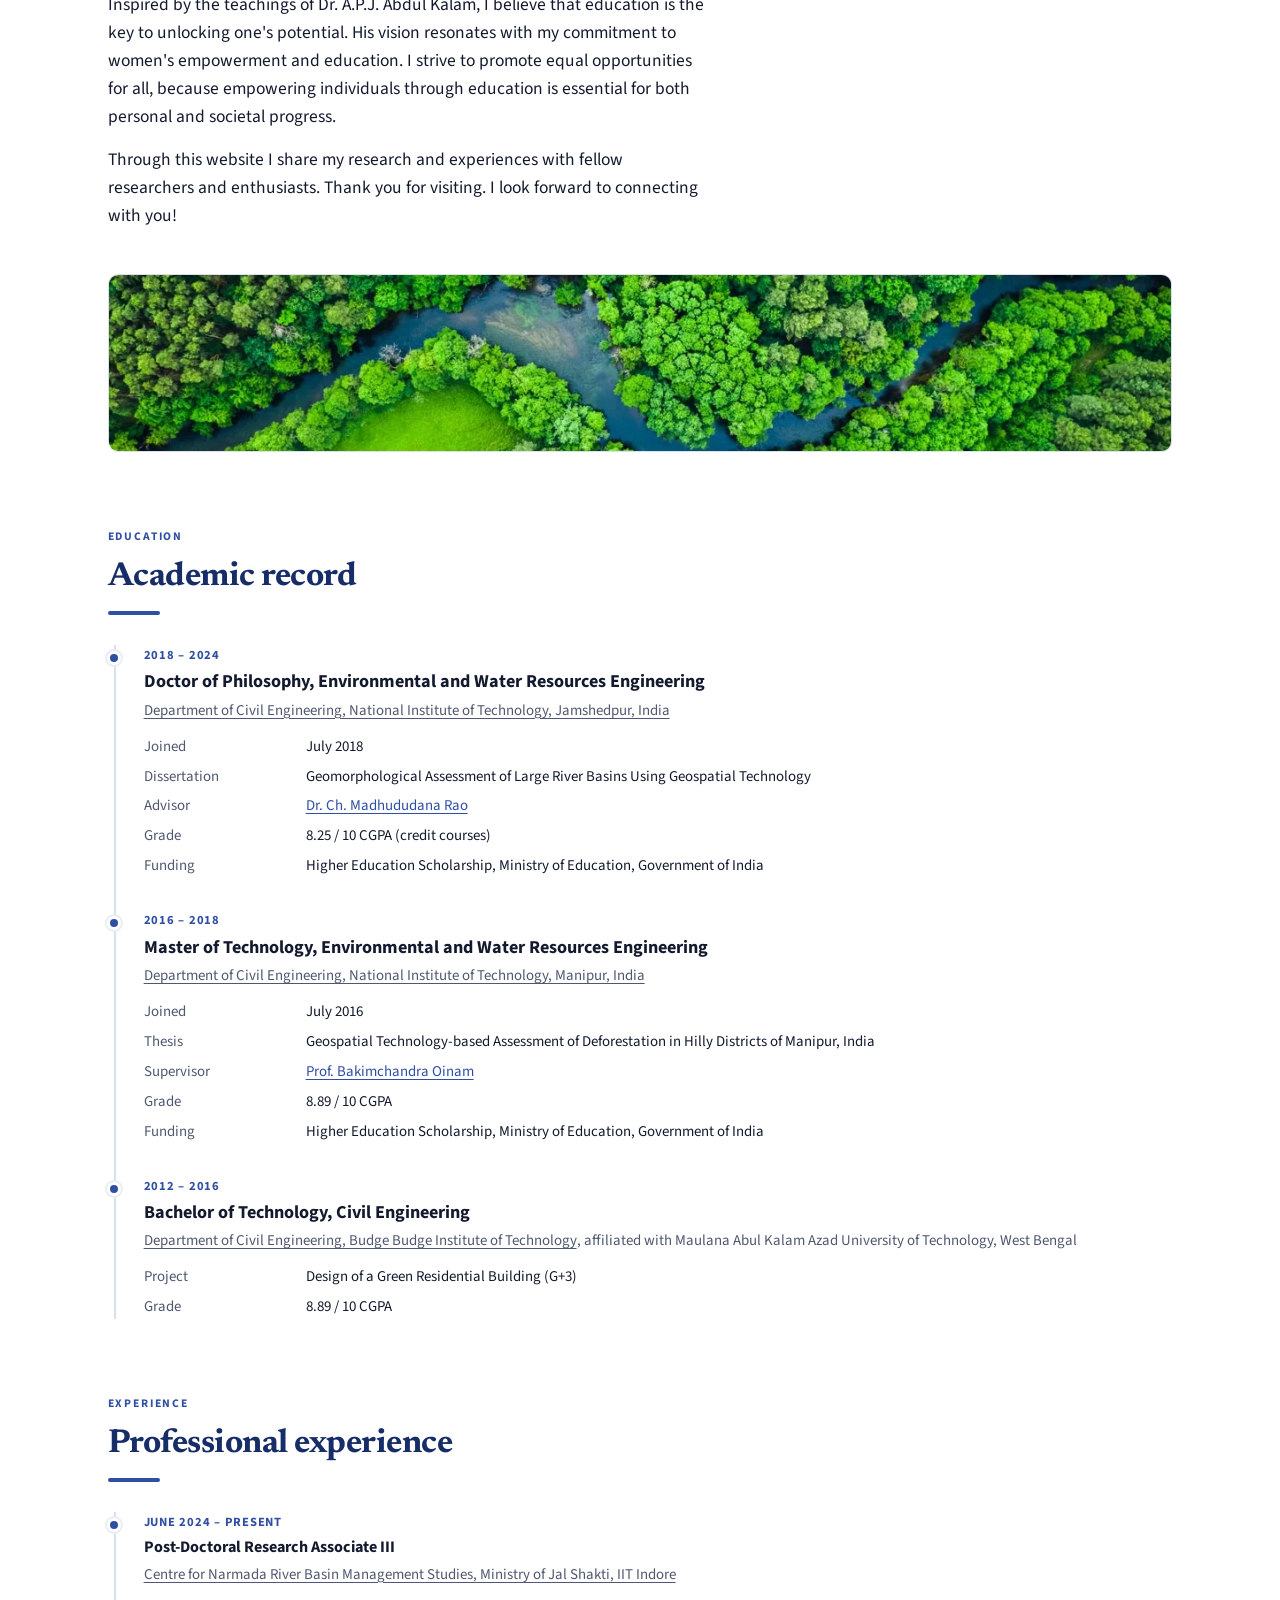
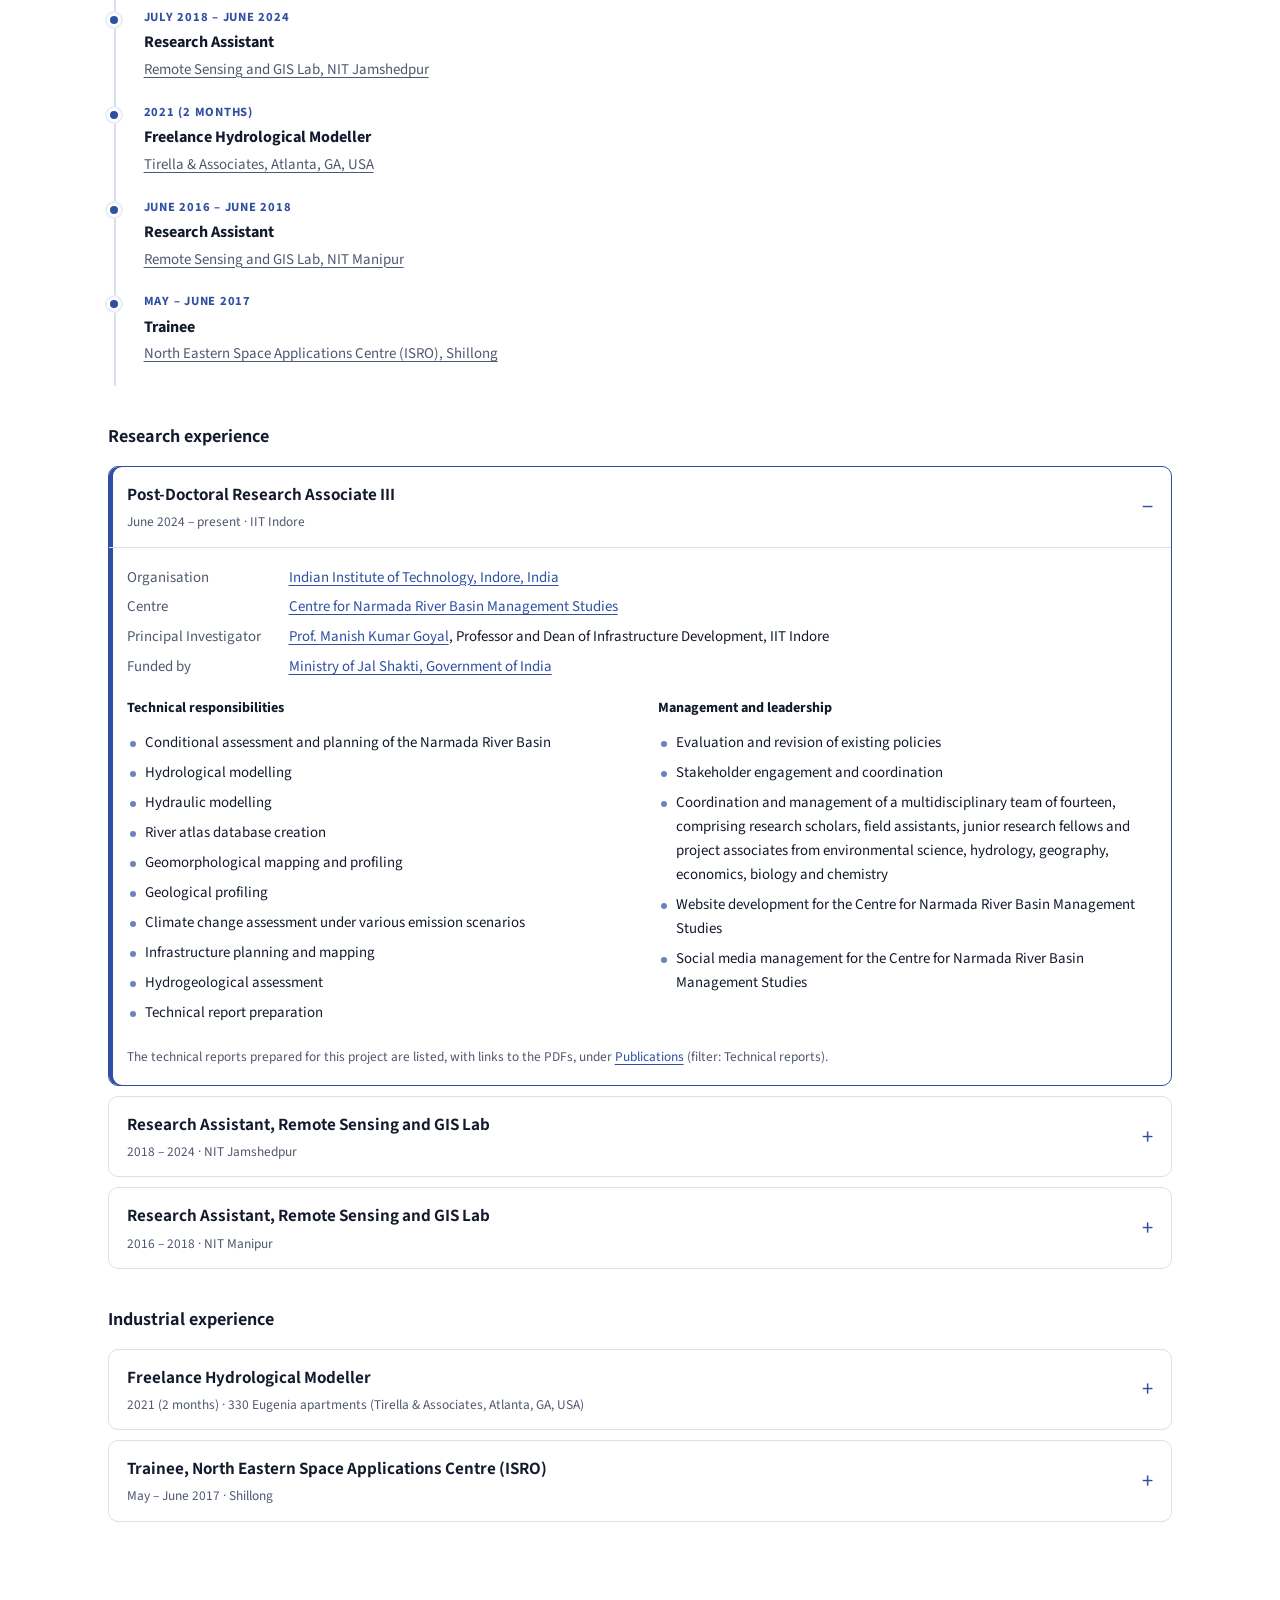
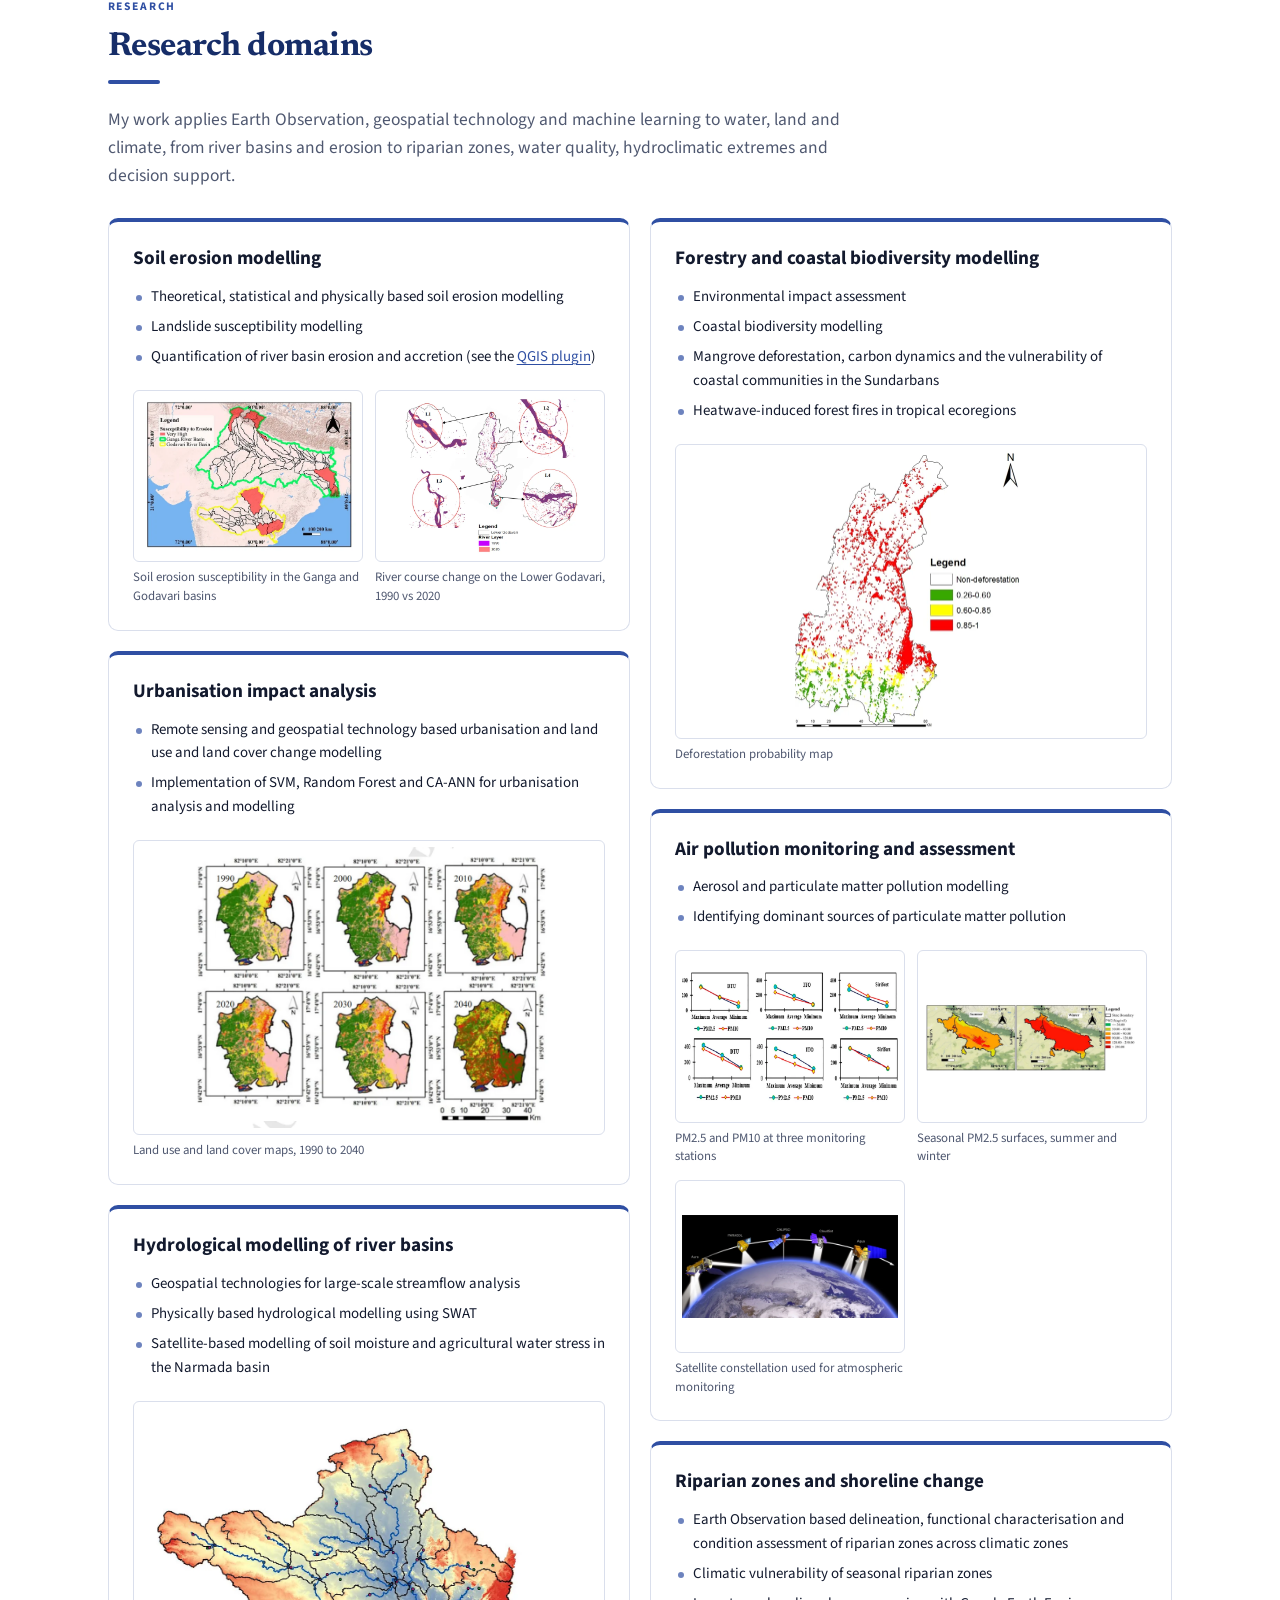
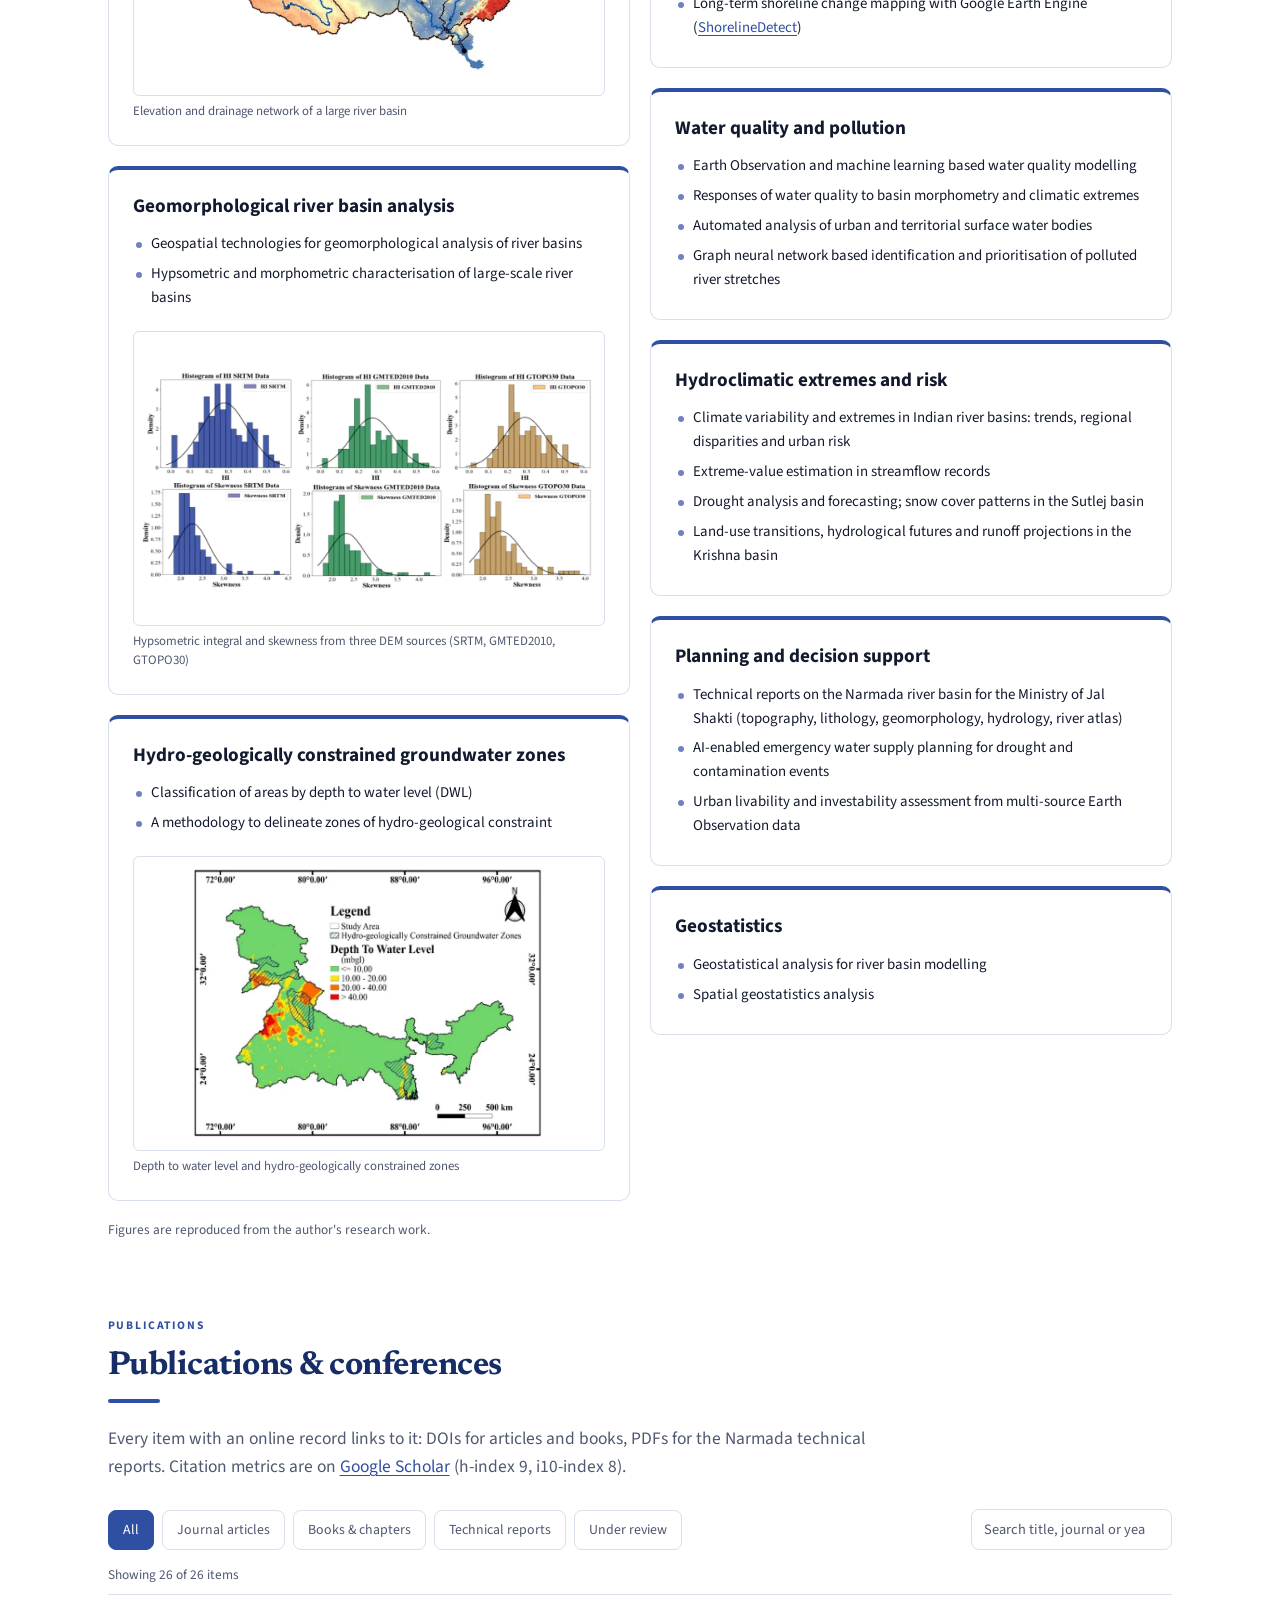
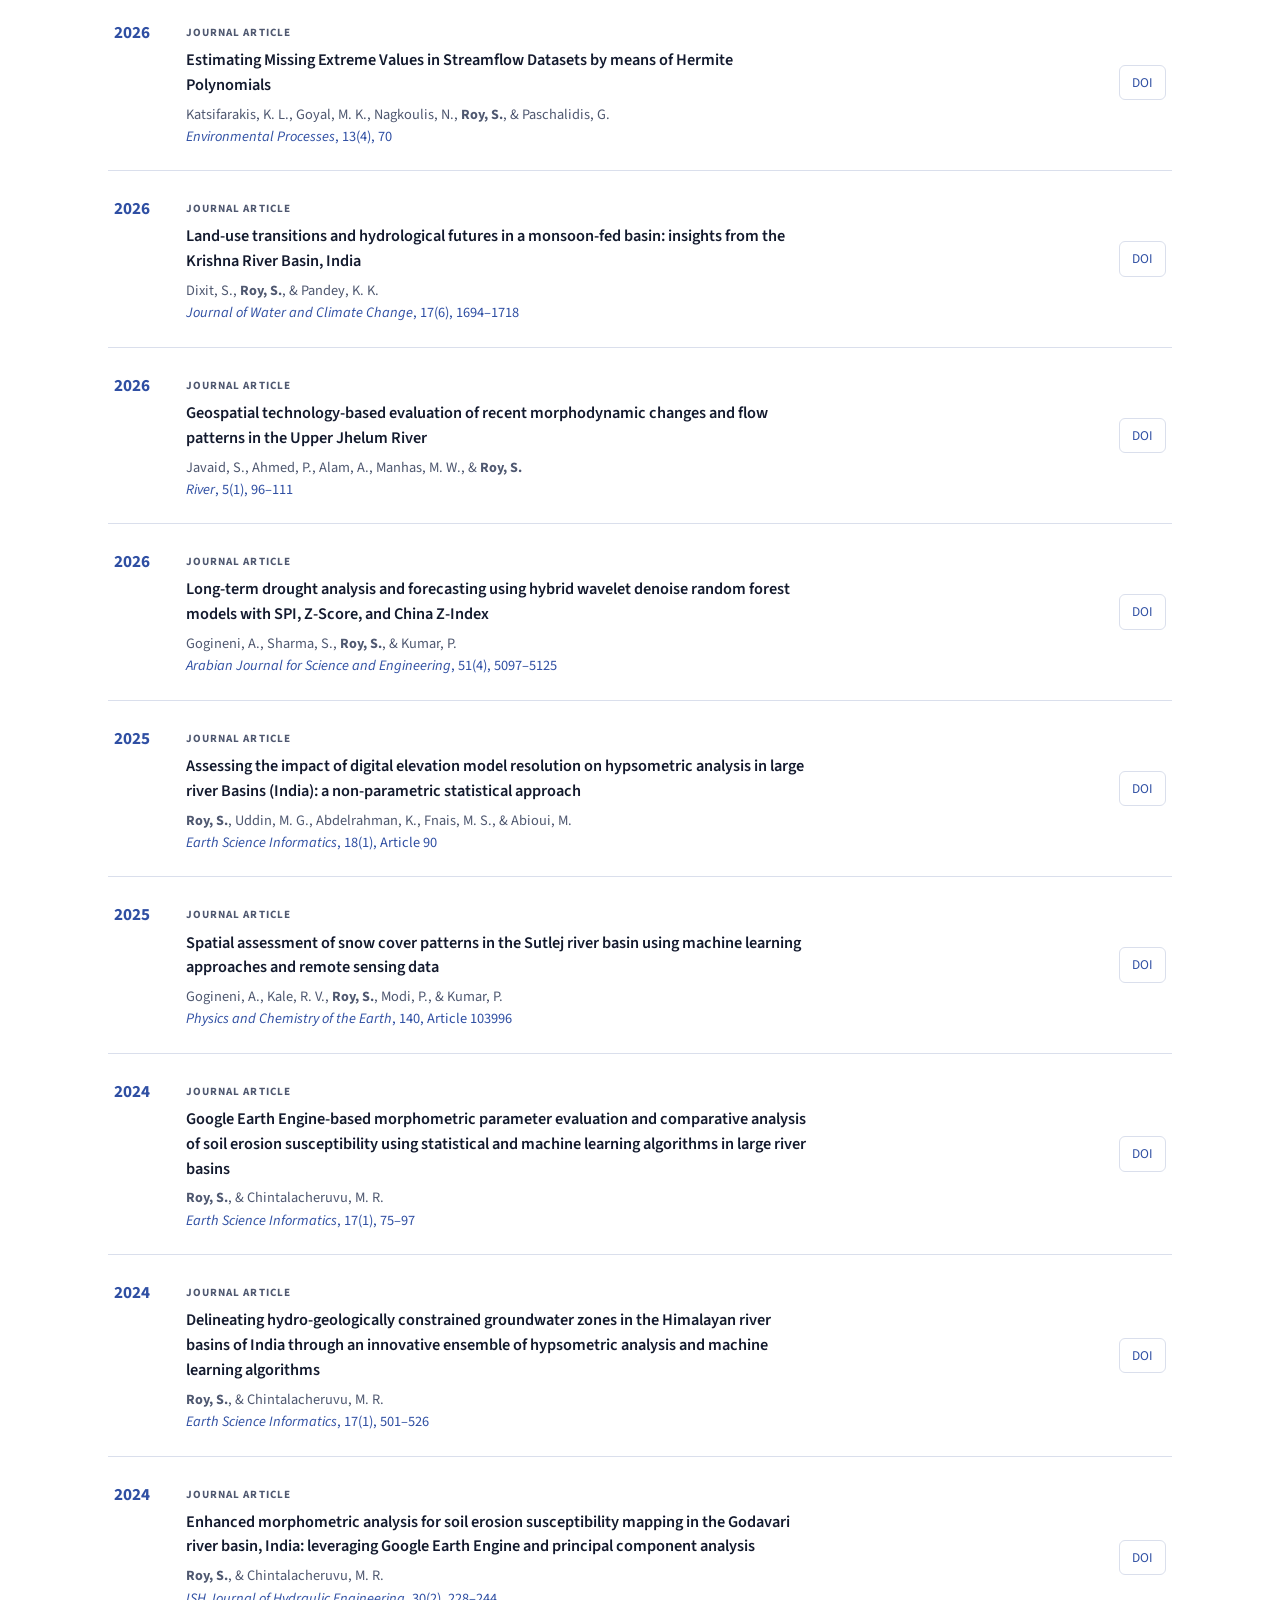
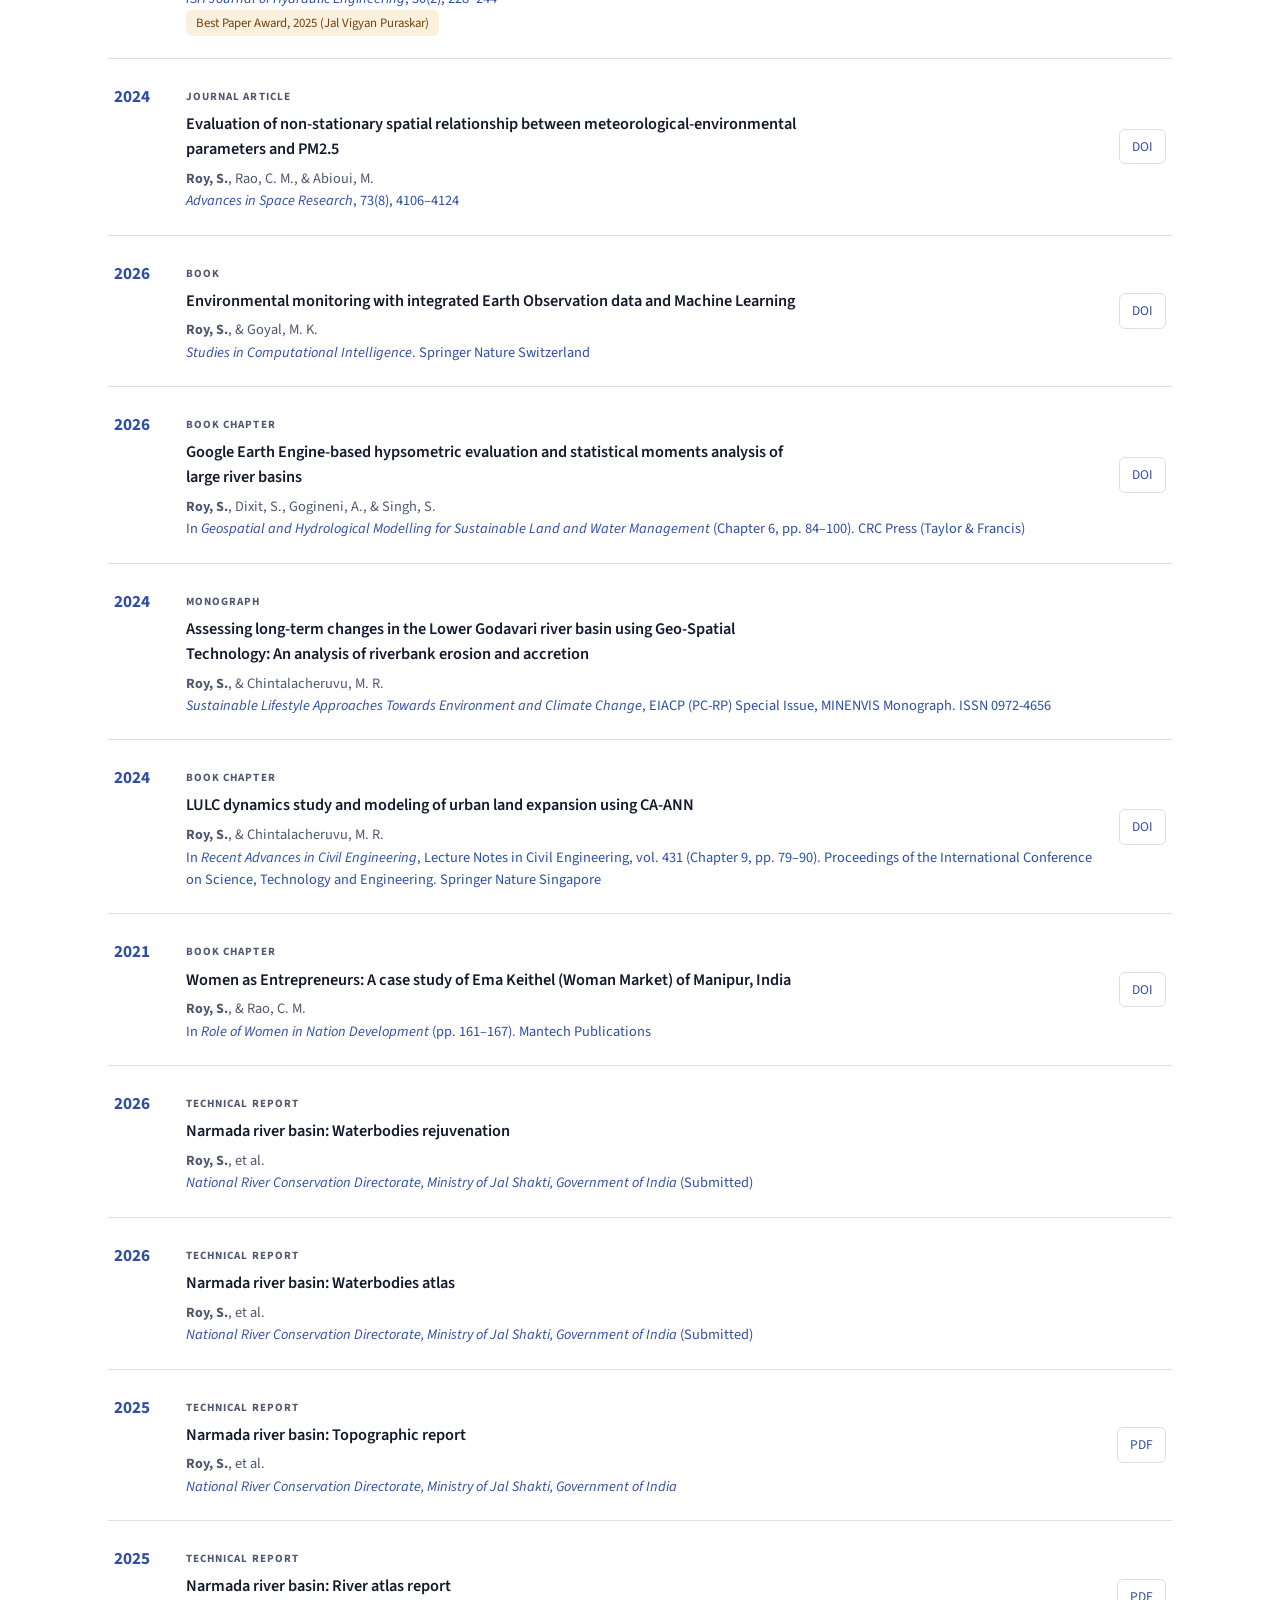
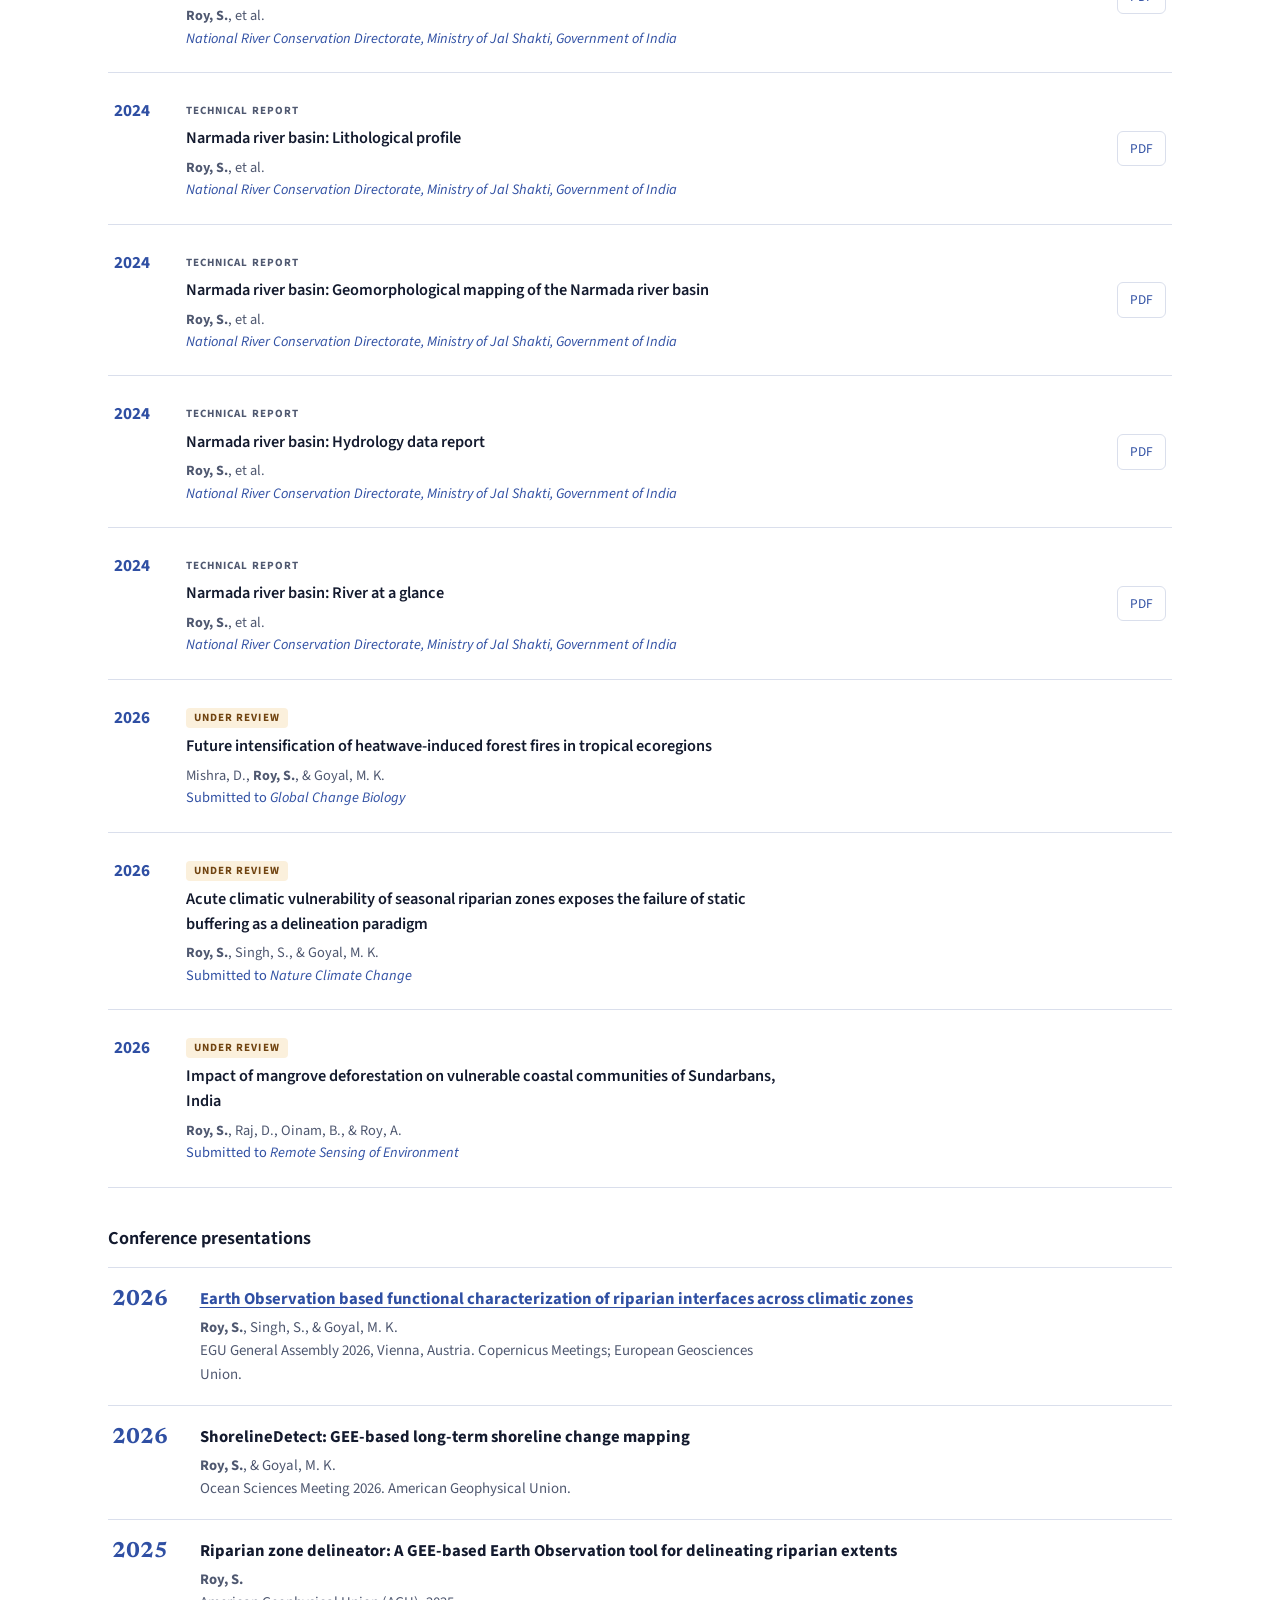
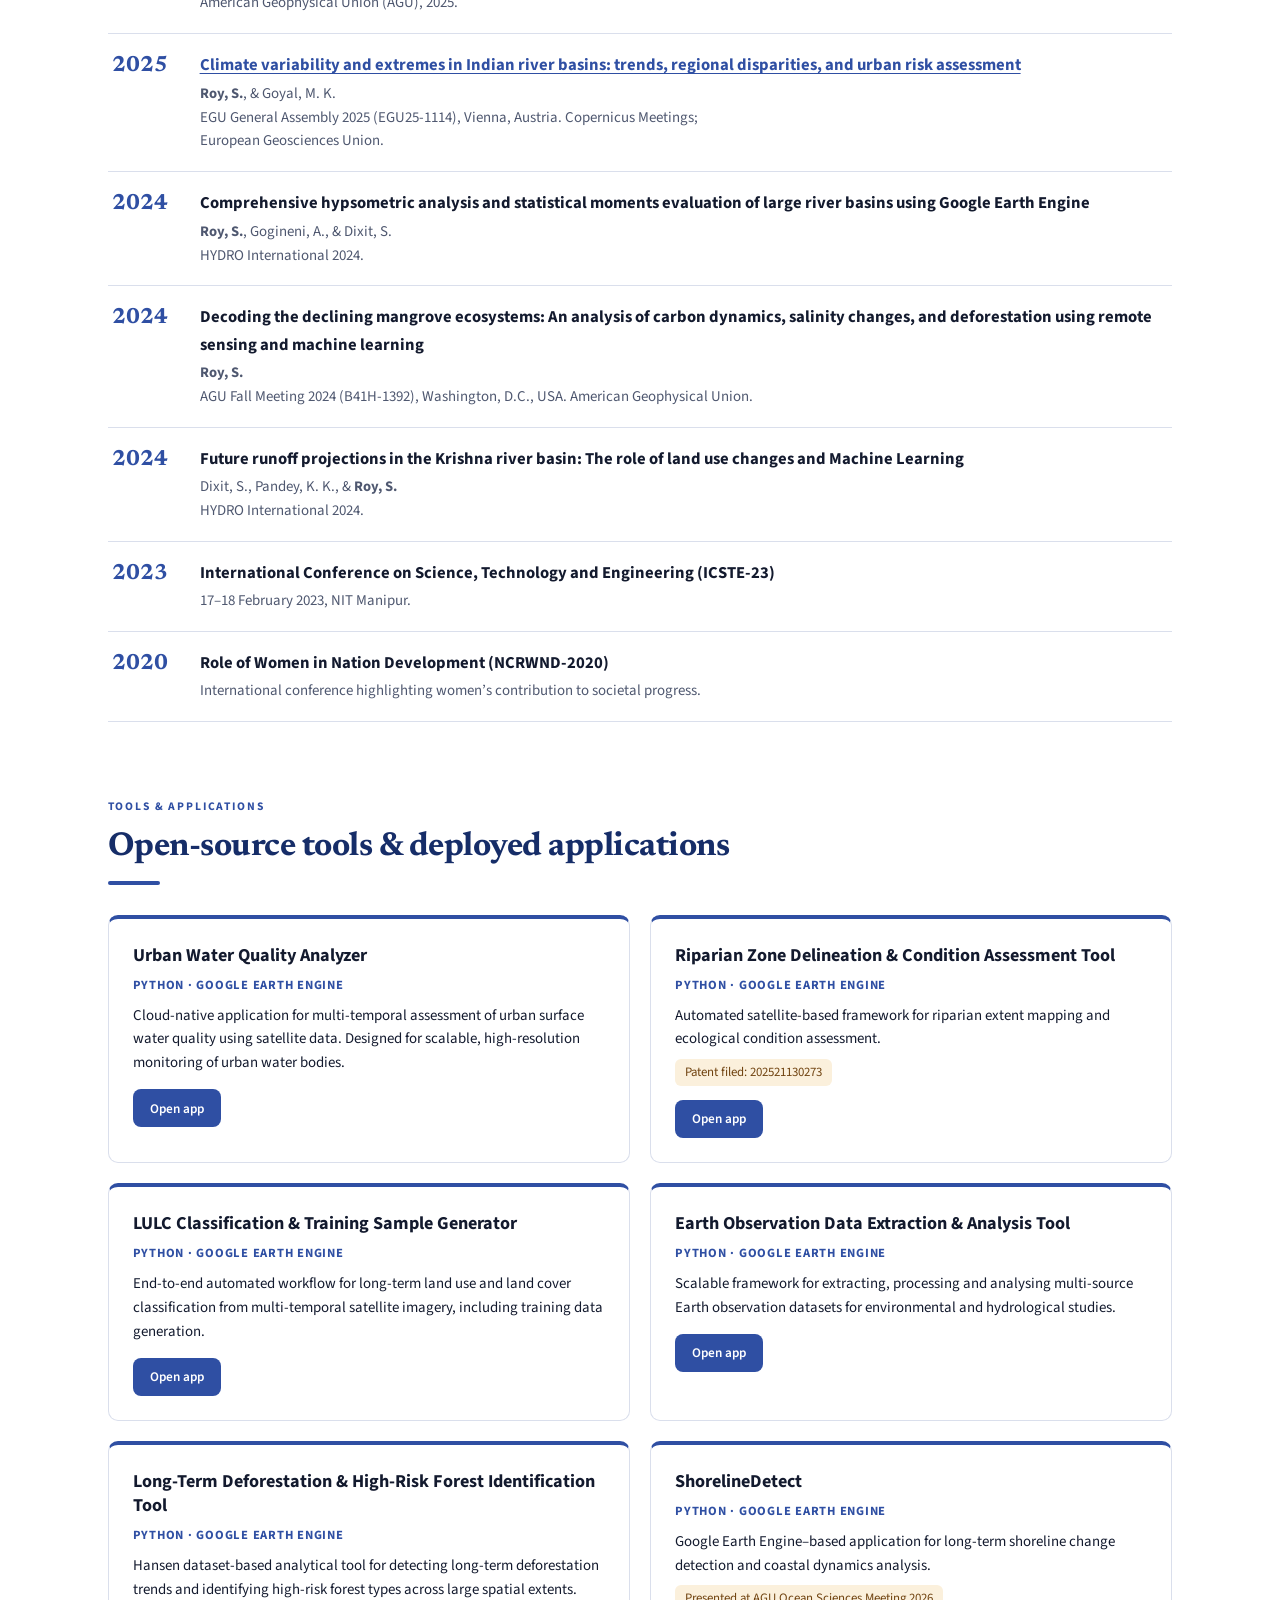
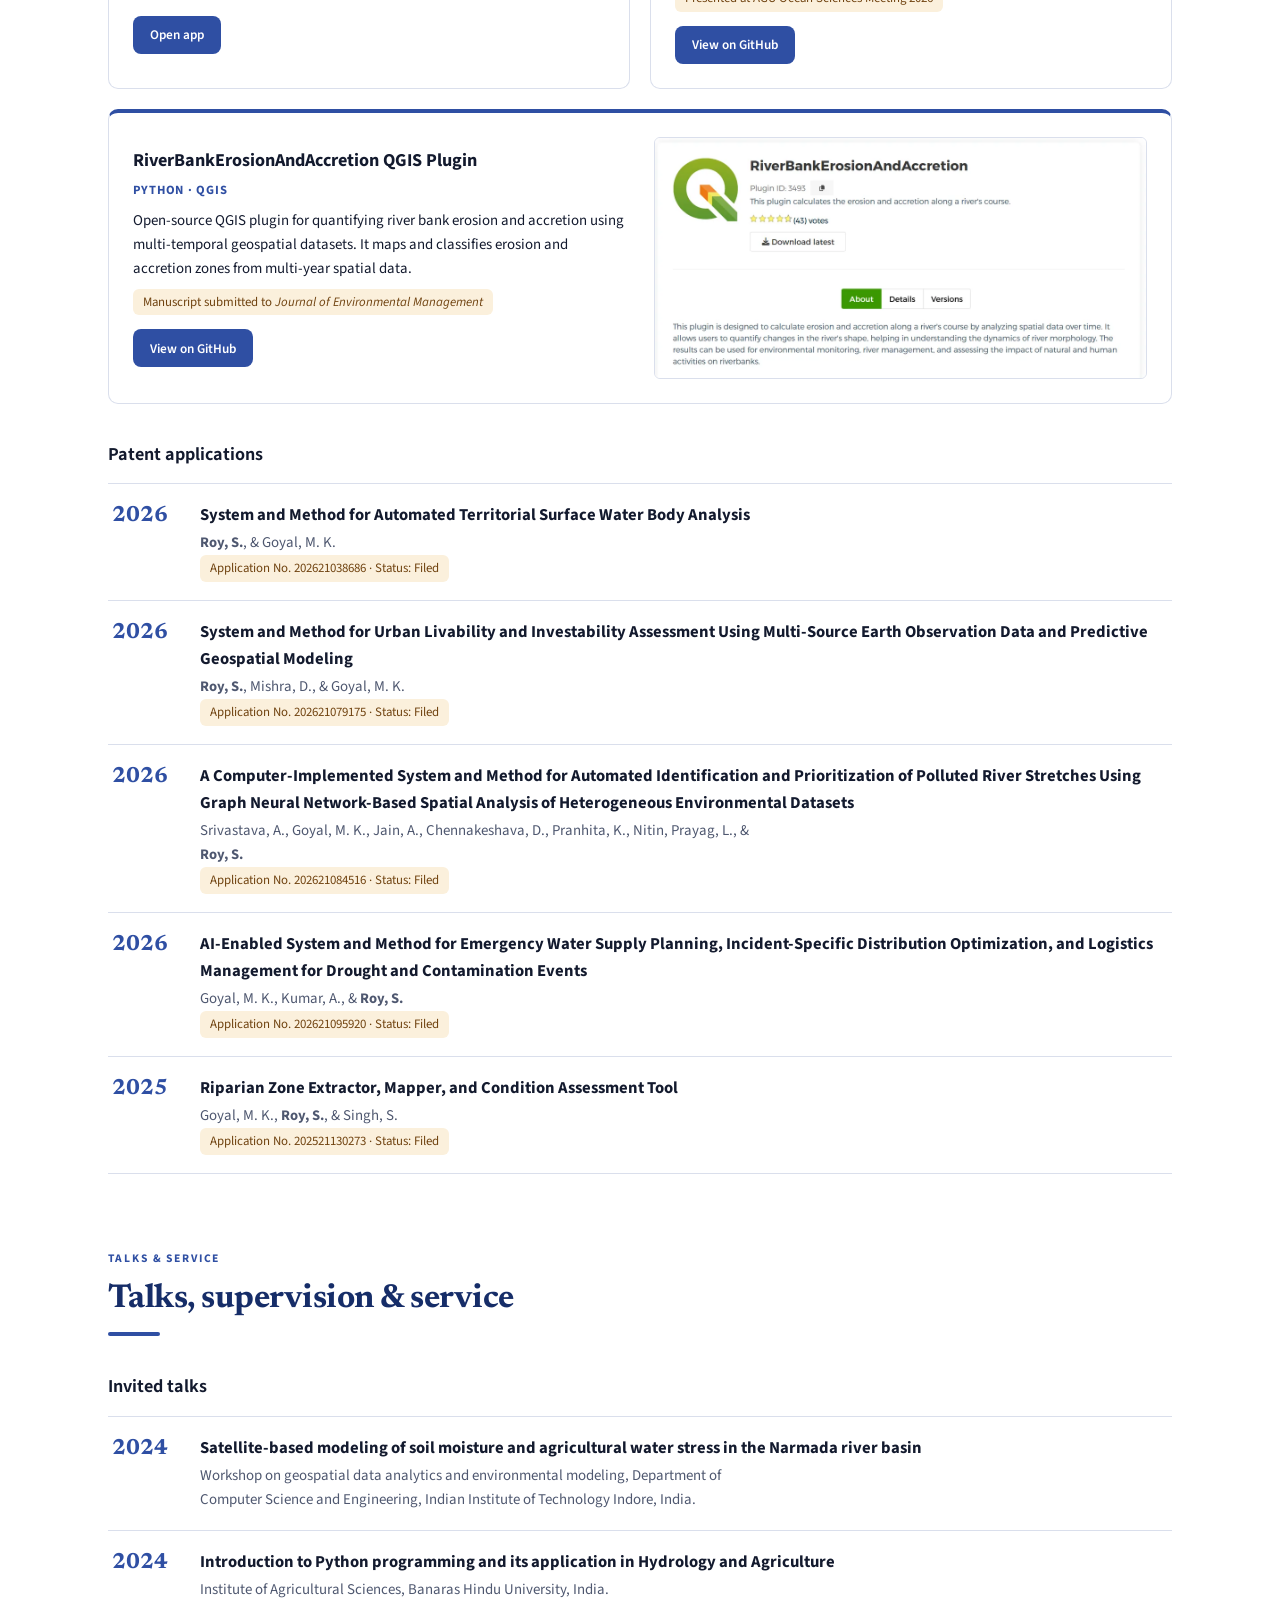
==== commit 20592fc0: "Bring the site in line with the CV and link every verifiable item Facts - Job title is now Post-Doct" ====
--- a/index.html
+++ b/index.html
@@ -3,8 +3,8 @@
 <head>
   <meta charset="utf-8">
   <meta name="viewport" content="width=device-width, initial-scale=1">
-  <title>Dr. Srija Roy | Remote Sensing, GIS &amp; River Basin Hydrology</title>
-  <meta name="description" content="Dr. Srija Roy is a Research Associate at IIT Indore working on remote sensing, GIS, hydrology, geomorphology and machine learning for river basin management.">
+  <title>Dr. Srija Roy | Earth Observation, Hydrology &amp; Climate</title>
+  <meta name="description" content="Dr. Srija Roy is a Post-Doctoral Research Associate at IIT Indore working on Earth Observation, machine learning, hydrology and climate science for river basin management and evidence-based policy.">
   <meta name="author" content="Srija Roy">
   <meta name="theme-color" content="#2f4fa3">
   <link rel="canonical" href="https://roysrija.github.io/">
@@ -12,8 +12,8 @@
 
   <meta property="og:type" content="website">
   <meta property="og:site_name" content="Srija Roy">
-  <meta property="og:title" content="Dr. Srija Roy | Remote Sensing, GIS &amp; River Basin Hydrology">
-  <meta property="og:description" content="Research on river basins, erosion, land change and machine learning for geospatial analysis.">
+  <meta property="og:title" content="Dr. Srija Roy | Earth Observation, Hydrology &amp; Climate">
+  <meta property="og:description" content="Earth Observation and machine learning for water, land and climate: river basins, riparian zones, water quality and hydroclimatic risk.">
   <meta property="og:url" content="https://roysrija.github.io/">
   <meta property="og:image" content="https://roysrija.github.io/assets/img/og-image.jpg">
   <meta property="og:image:width" content="1200">
@@ -23,7 +23,7 @@
 
   <link rel="preload" href="assets/fonts/newsreader-latin-wght-normal.woff2" as="font" type="font/woff2" crossorigin>
   <link rel="preload" href="assets/fonts/source-sans-3-latin-wght-normal.woff2" as="font" type="font/woff2" crossorigin>
-  <link rel="stylesheet" href="assets/css/style.css">
+  <link rel="stylesheet" href="assets/css/style.css?v=20261125a">
   <script>
     /* Runs before first paint: marks JS as available, applies the saved theme and an optional ?palette= preview. */
     (function () {
@@ -40,7 +40,7 @@
     "@type": "Person",
     "name": "Srija Roy",
     "honorificPrefix": "Dr.",
-    "jobTitle": "Research Associate II",
+    "jobTitle": "Post-Doctoral Research Associate III",
     "url": "https://roysrija.github.io/",
     "image": "https://roysrija.github.io/assets/img/portrait.webp",
     "worksFor": { "@type": "CollegeOrUniversity", "name": "Indian Institute of Technology Indore" },
@@ -48,11 +48,12 @@
       { "@type": "CollegeOrUniversity", "name": "National Institute of Technology Jamshedpur" },
       { "@type": "CollegeOrUniversity", "name": "National Institute of Technology Manipur" }
     ],
-    "knowsAbout": ["Remote sensing", "GIS", "Hydrology", "Geomorphology", "Hydrogeology", "Machine learning for geospatial analysis"],
+    "knowsAbout": ["Earth Observation", "Remote sensing", "GIS", "Hydrology", "Geomorphology", "Hydrogeology", "Machine learning", "Climate science"],
     "sameAs": [
       "https://github.com/roysrija",
       "https://www.linkedin.com/in/srija-roy-746bb9100",
-      "https://www.researchgate.net/profile/Srija-Roy-3"
+      "https://www.researchgate.net/profile/Srija-Roy-3",
+      "https://scholar.google.com/citations?user=ETzJhaAAAAAJ"
     ]
   }
   </script>
@@ -63,7 +64,7 @@
   <!-- Top navigation bar -->
   <header class="topbar" id="top">
     <div class="topbar-inner">
-      <a href="#home" class="brand">Srija Roy<small>Remote sensing · GIS · Hydrology</small></a>
+      <a href="#home" class="brand">Srija Roy<small>Earth Observation · Hydrology · Climate</small></a>
 
       <nav class="nav" id="site-nav" aria-label="Main">
         <a class="nav-link" href="#home">Home</a>
@@ -78,6 +79,7 @@
             <svg viewBox="0 0 24 24" aria-hidden="true"><path d="m6 9 6 6 6-6"/></svg>
           </button>
           <ul class="more-list" id="more-list">
+            <li><a class="nav-link" href="#service">Talks &amp; service</a></li>
             <li><a class="nav-link" href="#awards">Awards</a></li>
             <li><a class="nav-link" href="#certifications">Certifications</a></li>
             <li><a class="nav-link" href="#engagement">Engagement</a></li>
@@ -103,9 +105,9 @@
       <div class="hero">
         <div class="wrap hero-grid">
           <div class="hero-copy">
-            <p class="eyebrow">Remote sensing · GIS · Hydrology</p>
+            <p class="eyebrow">Earth Observation · Machine Learning · Water &amp; Climate</p>
             <h1 id="hero-title">Dr. Srija Roy</h1>
-            <p class="hero-sub">Research Associate II, Narmada River Basin Management Studies<br>Indian Institute of Technology, Indore</p>
+            <p class="hero-sub">Post-Doctoral Research Associate III<br>Centre for Narmada River Basin Management Studies<br>Indian Institute of Technology, Indore</p>
             <p class="hero-badge">Ph.D., NIT Jamshedpur</p>
             <p class="hero-fund">Project funded by the Ministry of Jal Shakti, National River Conservation Directorate, Government of India</p>
             <div class="btn-row">
@@ -114,9 +116,10 @@
               <a class="btn btn-outline" href="#contact">Contact</a>
             </div>
             <p class="hero-links">
+              <a href="https://scholar.google.com/citations?user=ETzJhaAAAAAJ&amp;hl=en" target="_blank" rel="noopener noreferrer">Google Scholar</a>
+              <a href="https://www.researchgate.net/profile/Srija-Roy-3" target="_blank" rel="noopener noreferrer">ResearchGate</a>
+              <a href="https://www.linkedin.com/in/srija-roy-746bb9100" target="_blank" rel="noopener noreferrer">LinkedIn</a>
               <a href="https://github.com/roysrija" target="_blank" rel="noopener noreferrer">GitHub</a>
-              <a href="https://www.linkedin.com/in/srija-roy-746bb9100" target="_blank" rel="noopener noreferrer">LinkedIn</a>
-              <a href="https://www.researchgate.net/profile/Srija-Roy-3" target="_blank" rel="noopener noreferrer">ResearchGate</a>
             </p>
           </div>
           <figure class="hero-photo">
@@ -130,29 +133,29 @@
           <li>
             <a class="highlight" href="#research">
               <svg viewBox="0 0 24 24" aria-hidden="true"><circle cx="12" cy="12" r="9"/><path d="M3 12h18M12 3c3 3 3 15 0 18M12 3c-3 3-3 15 0 18"/></svg>
-              <h2>Remote sensing &amp; GIS</h2>
-              <p>Satellite data, Google Earth Engine and geospatial tools</p>
+              <h2>Earth Observation &amp; GIS</h2>
+              <p>Satellite data, Google Earth Engine and open-source tools</p>
             </a>
           </li>
           <li>
             <a class="highlight" href="#research">
               <svg viewBox="0 0 24 24" aria-hidden="true"><path d="M3 8c3-3 6 3 9 0s6 3 9 0M3 13c3-3 6 3 9 0s6 3 9 0M3 18c3-3 6 3 9 0s6 3 9 0"/></svg>
-              <h2>River basin science</h2>
-              <p>Hydrology, geomorphology and hydrogeology</p>
+              <h2>Hydrology &amp; river basins</h2>
+              <p>Streamflow, geomorphology, groundwater and water quality</p>
             </a>
           </li>
           <li>
             <a class="highlight" href="#research">
               <svg viewBox="0 0 24 24" aria-hidden="true"><path d="M12 3 3 8l9 5 9-5-9-5zM3 12.5l9 5 9-5M3 17l9 5 9-5"/></svg>
-              <h2>Erosion &amp; land change</h2>
-              <p>River bank erosion, soil erosion and LULC dynamics</p>
+              <h2>Land &amp; climate</h2>
+              <p>Erosion, land-use change, riparian zones and climate extremes</p>
             </a>
           </li>
           <li>
             <a class="highlight" href="#research">
               <svg viewBox="0 0 24 24" aria-hidden="true"><circle cx="6" cy="6" r="2.5"/><circle cx="18" cy="6" r="2.5"/><circle cx="12" cy="18" r="2.5"/><path d="M8.5 6h7M7.2 8.2l3.7 7.6M16.8 8.2l-3.7 7.6"/></svg>
-              <h2>AI for geospatial data</h2>
-              <p>Machine learning for environmental modelling</p>
+              <h2>Machine learning for the environment</h2>
+              <p>Prediction, mapping and evidence-based policy</p>
             </a>
           </li>
         </ul>
@@ -166,23 +169,20 @@
         <h2 id="about-h" class="section-title">About me</h2>
         <div class="about-grid">
           <div class="prose">
-            <p>Hello there! I am Srija, a researcher with a Ph.D. in Environmental and Water Resources Engineering from the National Institute of Technology, Jamshedpur, India. I currently work as a Postdoctoral Research Associate on the <em>Narmada River Basin Management Studies</em>, a key project under the National River Conservation Plan funded by the Ministry of Jal Shakti, Government of India, at IIT Indore.</p>
-            <p>My research interests span remote sensing and GIS, geomorphology, hydrology and hydrogeology under changing climatic conditions. I enjoy applying remote sensing and GIS across a wide range of fields, from ecology, species mapping and biodiversity analysis to logistics route optimisation and healthcare infrastructure planning. I am also passionate about using machine learning (ML) and artificial intelligence (AI) for geospatial analysis and modelling. Integrating AI with geospatial science improves our ability to process complex datasets, identify patterns and run predictive analyses, which opens new avenues for understanding environmental dynamics, optimising water resource management and building solutions for environmental conservation. My aim is to contribute to data-driven strategies that promote sustainable development and environmental stewardship.</p>
+            <p>I am a Remote Sensing and GIS researcher working at the intersection of hydrology, land surface modelling and climate science. I integrate Earth Observation, machine learning and open-source tools to address environmental challenges and inform evidence-based policy. I hold a Ph.D. in Environmental and Water Resources Engineering from the National Institute of Technology, Jamshedpur, and I am currently a Post-Doctoral Research Associate at the Centre for Narmada River Basin Management Studies, IIT Indore, a Ministry of Jal Shakti project under the National River Conservation Plan.</p>
+            <p>My research contributions span ten journal articles, three book chapters, a national monograph, an authored book, eight technical reports for the Ministry of Jal Shakti, Government of India, and five filed patent applications. I lead a multidisciplinary team of fourteen members, coordinate research activities, and mentor undergraduate and postgraduate students.</p>
+            <p>My long-term goal is to contribute to the United Nations’ work in shaping science-informed environmental policies that address global challenges at the intersection of water, land and climate. I aim to bridge Earth Observation and AI-driven research with environmental law, governance and international policy to advance humanitarian action, global sustainability and equitable decision-making.</p>
             <p>Inspired by the teachings of Dr. A.P.J. Abdul Kalam, I believe that education is the key to unlocking one's potential. His vision resonates with my commitment to women's empowerment and education. I strive to promote equal opportunities for all, because empowering individuals through education is essential for both personal and societal progress.</p>
-            <p>Through this website I share my insights, research and experiences with fellow researchers and enthusiasts. My goal is to build a community where we can learn, grow and collaborate towards a better, more sustainable future. Thank you for visiting. I look forward to connecting with you!</p>
+            <p>Through this website I share my research and experiences with fellow researchers and enthusiasts. Thank you for visiting. I look forward to connecting with you!</p>
           </div>
           <div class="about-side">
-            <h3 class="mini-title">Research interests</h3>
+            <h3 class="mini-title">Find my work online</h3>
             <ul class="check-list">
-              <li>Remote sensing and GIS</li>
-              <li>Hydrological modelling</li>
-              <li>Geomorphology</li>
-              <li>Hydrogeology</li>
-              <li>Machine learning for geospatial analysis and modelling</li>
-              <li>Natural disaster monitoring and prediction</li>
-              <li>Climate change impact assessment</li>
-              <li>Air quality modelling</li>
-              <li>Geospatial health analytics</li>
+              <li><a href="https://scholar.google.com/citations?user=ETzJhaAAAAAJ&amp;hl=en" target="_blank" rel="noopener noreferrer">Google Scholar</a> (h-index 9, i10-index 8)</li>
+              <li><a href="https://www.researchgate.net/profile/Srija-Roy-3" target="_blank" rel="noopener noreferrer">ResearchGate</a></li>
+              <li><a href="https://www.linkedin.com/in/srija-roy-746bb9100" target="_blank" rel="noopener noreferrer">LinkedIn</a></li>
+              <li><a href="https://github.com/roysrija" target="_blank" rel="noopener noreferrer">GitHub</a></li>
+              <li><a href="https://cnarmada.org/" target="_blank" rel="noopener noreferrer">Centre for Narmada River Basin Management Studies</a></li>
             </ul>
             <h3 class="mini-title">Technical skillset</h3>
             <ul class="chips">
@@ -206,43 +206,33 @@
             <p class="place"><a href="https://www.nitjsr.ac.in/departments/civil" target="_blank" rel="noopener noreferrer">Department of Civil Engineering, National Institute of Technology, Jamshedpur, India</a></p>
             <dl class="facts">
               <div><dt>Joined</dt><dd>July 2018</dd></div>
-              <div><dt>Dissertation</dt><dd>Geomorphological modelling of Large River Basins</dd></div>
+              <div><dt>Dissertation</dt><dd>Geomorphological Assessment of Large River Basins Using Geospatial Technology</dd></div>
               <div><dt>Advisor</dt><dd><a href="https://www.researchgate.net/profile/C-Rao-2" target="_blank" rel="noopener noreferrer">Dr. Ch. Madhududana Rao</a></dd></div>
               <div><dt>Grade</dt><dd>8.25 / 10 CGPA (credit courses)</dd></div>
-              <div><dt>Fellowship</dt><dd>Ministry of Education, Government of India</dd></div>
+              <div><dt>Funding</dt><dd>Higher Education Scholarship, Ministry of Education, Government of India</dd></div>
             </dl>
           </li>
           <li>
             <span class="period">2016 – 2018</span>
-            <h3>Master of Technology, Water Resources Engineering</h3>
+            <h3>Master of Technology, Environmental and Water Resources Engineering</h3>
             <p class="place"><a href="https://nitmanipur.ac.in/Deptindex.aspx?page=a&amp;ItemID=s&amp;nDeptID=i" target="_blank" rel="noopener noreferrer">Department of Civil Engineering, National Institute of Technology, Manipur, India</a></p>
             <dl class="facts">
               <div><dt>Joined</dt><dd>July 2016</dd></div>
-              <div><dt>Thesis</dt><dd>Geospatial Technology-based Assessment on Deforestation: A case study in hilly districts of Manipur, India</dd></div>
+              <div><dt>Thesis</dt><dd>Geospatial Technology-based Assessment of Deforestation in Hilly Districts of Manipur, India</dd></div>
               <div><dt>Supervisor</dt><dd><a href="https://scholar.google.co.in/citations?user=Z3psNqsAAAAJ" target="_blank" rel="noopener noreferrer">Prof. Bakimchandra Oinam</a></dd></div>
               <div><dt>Grade</dt><dd>8.89 / 10 CGPA</dd></div>
-              <div><dt>Fellowship</dt><dd>Ministry of Human Resource Development, Government of India</dd></div>
+              <div><dt>Funding</dt><dd>Higher Education Scholarship, Ministry of Education, Government of India</dd></div>
             </dl>
           </li>
           <li>
             <span class="period">2012 – 2016</span>
-            <h3>Bachelor of Engineering, Civil Engineering</h3>
+            <h3>Bachelor of Technology, Civil Engineering</h3>
             <p class="place"><a href="https://www.bbit.edu.in/" target="_blank" rel="noopener noreferrer">Department of Civil Engineering, Budge Budge Institute of Technology</a>, affiliated with Maulana Abul Kalam Azad University of Technology, West Bengal</p>
             <dl class="facts">
               <div><dt>Project</dt><dd>Design of a Green Residential Building (G+3)</dd></div>
               <div><dt>Grade</dt><dd>8.89 / 10 CGPA</dd></div>
             </dl>
           </li>
-          <li>
-            <span class="period">2012</span>
-            <h3>Class XII (Science), WBCHSE</h3>
-            <p class="place"><a href="https://navanalanda.org.in/" target="_blank" rel="noopener noreferrer">Nava Nalanda High School</a>, Kolkata, India</p>
-          </li>
-          <li>
-            <span class="period">2010</span>
-            <h3>Class X, WBBSE</h3>
-            <p class="place">Nava Nalanda High School, Kolkata, India</p>
-          </li>
         </ol>
       </section>
 
@@ -252,23 +242,21 @@
         <h2 id="exp-h" class="section-title">Professional experience</h2>
 
         <ol class="timeline compact">
-          <li><span class="period">June 2024 – present</span><h3>Research Associate II</h3><p class="place"><a href="https://sites.google.com/iiti.ac.in/cnarmada/about-cnarmada" target="_blank" rel="noopener noreferrer">Narmada River Basin Management Studies, IIT Indore</a></p></li>
-          <li><span class="period">July 2018 – June 2024</span><h3>Research Assistant</h3><p class="place"><a href="https://www.nitjsr.ac.in/departments/civil" target="_blank" rel="noopener noreferrer">Environmental Engineering Lab, NIT Jamshedpur</a></p></li>
-          <li><span class="period">February 2021</span><h3>Freelance Hydrological Modeller</h3><p class="place"><a href="https://www.freelancer.in/u/roysrija7" target="_blank" rel="noopener noreferrer">Tirella &amp; Associates, Atlanta, GA, USA</a></p></li>
+          <li><span class="period">June 2024 – present</span><h3>Post-Doctoral Research Associate III</h3><p class="place"><a href="https://cnarmada.org/" target="_blank" rel="noopener noreferrer">Centre for Narmada River Basin Management Studies, Ministry of Jal Shakti, IIT Indore</a></p></li>
+          <li><span class="period">July 2018 – June 2024</span><h3>Research Assistant</h3><p class="place"><a href="https://www.nitjsr.ac.in/departments/civil" target="_blank" rel="noopener noreferrer">Remote Sensing and GIS Lab, NIT Jamshedpur</a></p></li>
+          <li><span class="period">2021 (2 months)</span><h3>Freelance Hydrological Modeller</h3><p class="place"><a href="https://www.freelancer.in/u/roysrija7" target="_blank" rel="noopener noreferrer">Tirella &amp; Associates, Atlanta, GA, USA</a></p></li>
           <li><span class="period">June 2016 – June 2018</span><h3>Research Assistant</h3><p class="place"><a href="https://nitmanipur.ac.in/Deptindex.aspx?page=a&amp;ItemID=s&amp;nDeptID=i" target="_blank" rel="noopener noreferrer">Remote Sensing and GIS Lab, NIT Manipur</a></p></li>
           <li><span class="period">May – June 2017</span><h3>Trainee</h3><p class="place"><a href="https://nesac.gov.in/" target="_blank" rel="noopener noreferrer">North Eastern Space Applications Centre (ISRO), Shillong</a></p></li>
-          <li><span class="period">June – July 2015</span><h3>Trainee</h3><p class="place"><a href="https://www.grihaindia.org/sites/default/files/sites/default/files/pdf/case-studies/coal-India-Kolkata.pdf" target="_blank" rel="noopener noreferrer">Coal India Limited, Kolkata</a></p></li>
-          <li><span class="period">December 2014 – January 2015</span><h3>Trainee</h3><p class="place"><a href="https://www.bridgeroof.co.in/" target="_blank" rel="noopener noreferrer">Bridge and Roof Co. (India) Ltd., Kolkata</a></p></li>
         </ol>
 
         <h3 class="sub-title">Research experience</h3>
         <div class="accordion">
           <details open>
-            <summary><span>Research Associate II</span><small>June 2024 – present · IIT Indore</small></summary>
+            <summary><span>Post-Doctoral Research Associate III</span><small>June 2024 – present · IIT Indore</small></summary>
             <div class="details-body">
               <dl class="facts">
                 <div><dt>Organisation</dt><dd><a href="https://www.iiti.ac.in/" target="_blank" rel="noopener noreferrer">Indian Institute of Technology, Indore, India</a></dd></div>
-                <div><dt>Project</dt><dd>Narmada River Basin Management Studies</dd></div>
+                <div><dt>Centre</dt><dd><a href="https://cnarmada.org/" target="_blank" rel="noopener noreferrer">Centre for Narmada River Basin Management Studies</a></dd></div>
                 <div><dt>Principal Investigator</dt><dd><a href="https://sites.google.com/view/mkg1/home" target="_blank" rel="noopener noreferrer">Prof. Manish Kumar Goyal</a>, Professor and Dean of Infrastructure Development, IIT Indore</dd></div>
                 <div><dt>Funded by</dt><dd><a href="https://www.jalshakti-dowr.gov.in/" target="_blank" rel="noopener noreferrer">Ministry of Jal Shakti, Government of India</a></dd></div>
               </dl>
@@ -299,19 +287,11 @@
                   </ul>
                 </div>
               </div>
-              <h4>Technical report contributions</h4>
-              <ul class="bullets">
-                <li><a href="https://sites.iitgn.ac.in/cnarmada/assets/files/Report.pdf" target="_blank" rel="noopener noreferrer">River at a Glance</a></li>
-                <li><a href="https://sites.iitgn.ac.in/cnarmada/assets/files/Lithological-Profile_Report.pdf" target="_blank" rel="noopener noreferrer">Narmada River Basin: Lithological Profile</a></li>
-                <li><a href="https://sites.iitgn.ac.in/cnarmada/assets/files/Narmada_River_Basin-Hydrology_Data_Report.pdf" target="_blank" rel="noopener noreferrer">Narmada River Basin: Hydrological Data</a></li>
-                <li><a href="https://docs.google.com/document/d/1JiNDbV3JiH4MOFbbgRdTcY9m-MJsKuRu/edit?usp=sharing" target="_blank" rel="noopener noreferrer">Narmada River Basin: Climatologic and Meteorological Data</a></li>
-                <li>Narmada River Basin: Topographic Report</li>
-                <li>Narmada River Basin: River Atlas</li>
-              </ul>
+              <p class="note">The technical reports prepared for this project are listed, with links to the PDFs, under <a href="#publications">Publications</a> (filter: Technical reports).</p>
             </div>
           </details>
           <details>
-            <summary><span>Research Assistant, Environmental Engineering Lab</span><small>2018 – 2024 · NIT Jamshedpur</small></summary>
+            <summary><span>Research Assistant, Remote Sensing and GIS Lab</span><small>2018 – 2024 · NIT Jamshedpur</small></summary>
             <div class="details-body">
               <ul class="bullets">
                 <li>Mentoring graduate research projects</li>
@@ -337,7 +317,7 @@
         <h3 class="sub-title">Industrial experience</h3>
         <div class="accordion">
           <details>
-            <summary><span>Freelance Hydrological Modeller</span><small>February 2021 · 330 Eugenia apartments (Tirella &amp; Associates, Atlanta, GA, USA)</small></summary>
+            <summary><span>Freelance Hydrological Modeller</span><small>2021 (2 months) · 330 Eugenia apartments (Tirella &amp; Associates, Atlanta, GA, USA)</small></summary>
             <div class="details-body">
               <ul class="bullets">
                 <li>Designed nature-based solutions such as bio-swales and bio-swamps so that post-construction runoff stays consistent with pre-construction levels</li>
@@ -357,26 +337,6 @@
               </ul>
             </div>
           </details>
-          <details>
-            <summary><span>Trainee, Coal India Limited</span><small>June – July 2015 · Kolkata</small></summary>
-            <div class="details-body">
-              <ul class="bullets">
-                <li>Assisted in monitoring sustainable construction practices under green building norms for the G+4 green building of the Coal India office project</li>
-                <li>Supported site engineers in overseeing material selection, energy-efficient systems and waste management protocols during project execution</li>
-                <li>Participated in quality checks, documentation and coordination with contractors and consultants to ensure timely progress and compliance with green building standards</li>
-              </ul>
-            </div>
-          </details>
-          <details>
-            <summary><span>Trainee, Bridge and Roof Co. (India) Ltd.</span><small>December 2014 – January 2015 · Kolkata</small></summary>
-            <div class="details-body">
-              <ul class="bullets">
-                <li>Assisted site engineers in supervising daily construction activities for a hospital project</li>
-                <li>Coordinated with contractors and labour teams to maintain workflow efficiency, material management and site readiness</li>
-                <li>Conducted on-site quality checks and supported documentation of progress reports, measurements and compliance with construction standards</li>
-              </ul>
-            </div>
-          </details>
         </div>
       </section>
 
@@ -384,7 +344,7 @@
       <section id="research" class="section" aria-labelledby="res-h">
         <p class="eyebrow">Research</p>
         <h2 id="res-h" class="section-title">Research domains</h2>
-        <p class="lede">My work applies remote sensing, geospatial technology and machine learning to river basins, from erosion and land change to groundwater and air quality.</p>
+        <p class="lede">My work applies Earth Observation, geospatial technology and machine learning to water, land and climate, from river basins and erosion to riparian zones, water quality, hydroclimatic extremes and decision support.</p>
 
         <div class="domain-grid">
           <article class="domain">
@@ -416,6 +376,7 @@
             <ul class="bullets">
               <li>Geospatial technologies for large-scale streamflow analysis</li>
               <li>Physically based hydrological modelling using SWAT</li>
+              <li>Satellite-based modelling of soil moisture and agricultural water stress in the Narmada basin</li>
             </ul>
             <div class="figs">
               <figure><button class="zoom" type="button" data-group="research"><img src="assets/img/research/basin-streams.webp" alt="Elevation map of a large river basin with its drainage network overlaid" width="1100" height="691" loading="lazy"></button><figcaption>Elevation and drainage network of a large river basin</figcaption></figure>
@@ -449,6 +410,8 @@
             <ul class="bullets">
               <li>Environmental impact assessment</li>
               <li>Coastal biodiversity modelling</li>
+              <li>Mangrove deforestation, carbon dynamics and the vulnerability of coastal communities in the Sundarbans</li>
+              <li>Heatwave-induced forest fires in tropical ecoregions</li>
             </ul>
             <div class="figs">
               <figure><button class="zoom" type="button" data-group="research"><img src="assets/img/research/deforestation-risk.webp" alt="Map of deforestation probability in three classes from 0.26 to 1, with non-deforested areas in white" width="466" height="563" loading="lazy"></button><figcaption>Deforestation probability map</figcaption></figure>
@@ -469,6 +432,44 @@
           </article>
 
           <article class="domain">
+            <h3>Riparian zones and shoreline change</h3>
+            <ul class="bullets">
+              <li>Earth Observation based delineation, functional characterisation and condition assessment of riparian zones across climatic zones</li>
+              <li>Climatic vulnerability of seasonal riparian zones</li>
+              <li>Long-term shoreline change mapping with Google Earth Engine (<a href="#tools">ShorelineDetect</a>)</li>
+            </ul>
+          </article>
+
+          <article class="domain">
+            <h3>Water quality and pollution</h3>
+            <ul class="bullets">
+              <li>Earth Observation and machine learning based water quality modelling</li>
+              <li>Responses of water quality to basin morphometry and climatic extremes</li>
+              <li>Automated analysis of urban and territorial surface water bodies</li>
+              <li>Graph neural network based identification and prioritisation of polluted river stretches</li>
+            </ul>
+          </article>
+
+          <article class="domain">
+            <h3>Hydroclimatic extremes and risk</h3>
+            <ul class="bullets">
+              <li>Climate variability and extremes in Indian river basins: trends, regional disparities and urban risk</li>
+              <li>Extreme-value estimation in streamflow records</li>
+              <li>Drought analysis and forecasting; snow cover patterns in the Sutlej basin</li>
+              <li>Land-use transitions, hydrological futures and runoff projections in the Krishna basin</li>
+            </ul>
+          </article>
+
+          <article class="domain">
+            <h3>Planning and decision support</h3>
+            <ul class="bullets">
+              <li>Technical reports on the Narmada river basin for the Ministry of Jal Shakti (topography, lithology, geomorphology, hydrology, river atlas)</li>
+              <li>AI-enabled emergency water supply planning for drought and contamination events</li>
+              <li>Urban livability and investability assessment from multi-source Earth Observation data</li>
+            </ul>
+          </article>
+
+          <article class="domain">
             <h3>Geostatistics</h3>
             <ul class="bullets">
               <li>Geostatistical analysis for river basin modelling</li>
@@ -483,12 +484,14 @@
       <section id="publications" class="section" aria-labelledby="pub-h">
         <p class="eyebrow">Publications</p>
         <h2 id="pub-h" class="section-title">Publications &amp; conferences</h2>
+        <p class="lede">Every item with an online record links to it: DOIs for articles and books, PDFs for the Narmada technical reports. Citation metrics are on <a href="https://scholar.google.com/citations?user=ETzJhaAAAAAJ&amp;hl=en" target="_blank" rel="noopener noreferrer">Google Scholar</a> (h-index 9, i10-index 8).</p>
 
         <div class="pub-controls">
           <div class="filters" role="group" aria-label="Filter publications by type">
             <button type="button" class="filter active" data-filter="all" aria-pressed="true">All</button>
             <button type="button" class="filter" data-filter="journal" aria-pressed="false">Journal articles</button>
-            <button type="button" class="filter" data-filter="conference" aria-pressed="false">Conference &amp; book chapters</button>
+            <button type="button" class="filter" data-filter="book" aria-pressed="false">Books &amp; chapters</button>
+            <button type="button" class="filter" data-filter="report" aria-pressed="false">Technical reports</button>
             <button type="button" class="filter" data-filter="review" aria-pressed="false">Under review</button>
           </div>
           <label class="search">
@@ -499,17 +502,97 @@
         <p id="pub-count" class="count" aria-live="polite"></p>
 
         <div id="pub-list" class="pub-list">
+          <article class="pub" data-type="journal" data-year="2026">
+            <div class="pub-year">2026</div>
+            <div class="pub-body">
+              <span class="pub-type">Journal article</span>
+              <h3><a href="https://doi.org/10.1007/s40710-026-00878-3" target="_blank" rel="noopener noreferrer">Estimating Missing Extreme Values in Streamflow Datasets by means of Hermite Polynomials</a></h3>
+              <p class="authors">Katsifarakis, K. L., Goyal, M. K., Nagkoulis, N., <strong>Roy, S.</strong>, &amp; Paschalidis, G.</p>
+              <p class="venue"><em>Environmental Processes</em>, 13(4), 70</p>
+            </div>
+            <a class="pub-action" href="https://doi.org/10.1007/s40710-026-00878-3" target="_blank" rel="noopener noreferrer">DOI</a>
+          </article>
+          <article class="pub" data-type="journal" data-year="2026">
+            <div class="pub-year">2026</div>
+            <div class="pub-body">
+              <span class="pub-type">Journal article</span>
+              <h3><a href="https://doi.org/10.2166/wcc.2026.063" target="_blank" rel="noopener noreferrer">Land-use transitions and hydrological futures in a monsoon-fed basin: insights from the Krishna River Basin, India</a></h3>
+              <p class="authors">Dixit, S., <strong>Roy, S.</strong>, &amp; Pandey, K. K.</p>
+              <p class="venue"><em>Journal of Water and Climate Change</em>, 17(6), 1694–1718</p>
+            </div>
+            <a class="pub-action" href="https://doi.org/10.2166/wcc.2026.063" target="_blank" rel="noopener noreferrer">DOI</a>
+          </article>
+          <article class="pub" data-type="journal" data-year="2026">
+            <div class="pub-year">2026</div>
+            <div class="pub-body">
+              <span class="pub-type">Journal article</span>
+              <h3><a href="https://doi.org/10.1002/rvr2.70043" target="_blank" rel="noopener noreferrer">Geospatial technology-based evaluation of recent morphodynamic changes and flow patterns in the Upper Jhelum River</a></h3>
+              <p class="authors">Javaid, S., Ahmed, P., Alam, A., Manhas, M. W., &amp; <strong>Roy, S.</strong></p>
+              <p class="venue"><em>River</em>, 5(1), 96–111</p>
+            </div>
+            <a class="pub-action" href="https://doi.org/10.1002/rvr2.70043" target="_blank" rel="noopener noreferrer">DOI</a>
+          </article>
+          <article class="pub" data-type="journal" data-year="2026">
+            <div class="pub-year">2026</div>
+            <div class="pub-body">
+              <span class="pub-type">Journal article</span>
+              <h3><a href="https://doi.org/10.1007/s13369-025-10575-2" target="_blank" rel="noopener noreferrer">Long-term drought analysis and forecasting using hybrid wavelet denoise random forest models with SPI, Z-Score, and China Z-Index</a></h3>
+              <p class="authors">Gogineni, A., Sharma, S., <strong>Roy, S.</strong>, &amp; Kumar, P.</p>
+              <p class="venue"><em>Arabian Journal for Science and Engineering</em>, 51(4), 5097–5125</p>
+            </div>
+            <a class="pub-action" href="https://doi.org/10.1007/s13369-025-10575-2" target="_blank" rel="noopener noreferrer">DOI</a>
+          </article>
           <article class="pub" data-type="journal" data-year="2025">
             <div class="pub-year">2025</div>
             <div class="pub-body">
               <span class="pub-type">Journal article</span>
               <h3><a href="https://doi.org/10.1007/s12145-024-01607-w" target="_blank" rel="noopener noreferrer">Assessing the impact of digital elevation model resolution on hypsometric analysis in large river Basins (India): a non-parametric statistical approach</a></h3>
               <p class="authors"><strong>Roy, S.</strong>, Uddin, M. G., Abdelrahman, K., Fnais, M. S., &amp; Abioui, M.</p>
-              <p class="venue"><em>Earth Science Informatics</em>, 18(1), 1–21</p>
+              <p class="venue"><em>Earth Science Informatics</em>, 18(1), Article 90</p>
             </div>
             <a class="pub-action" href="https://doi.org/10.1007/s12145-024-01607-w" target="_blank" rel="noopener noreferrer">DOI</a>
           </article>
-
+          <article class="pub" data-type="journal" data-year="2025">
+            <div class="pub-year">2025</div>
+            <div class="pub-body">
+              <span class="pub-type">Journal article</span>
+              <h3><a href="https://doi.org/10.1016/j.pce.2025.103996" target="_blank" rel="noopener noreferrer">Spatial assessment of snow cover patterns in the Sutlej river basin using machine learning approaches and remote sensing data</a></h3>
+              <p class="authors">Gogineni, A., Kale, R. V., <strong>Roy, S.</strong>, Modi, P., &amp; Kumar, P.</p>
+              <p class="venue"><em>Physics and Chemistry of the Earth</em>, 140, Article 103996</p>
+            </div>
+            <a class="pub-action" href="https://doi.org/10.1016/j.pce.2025.103996" target="_blank" rel="noopener noreferrer">DOI</a>
+          </article>
+          <article class="pub" data-type="journal" data-year="2024">
+            <div class="pub-year">2024</div>
+            <div class="pub-body">
+              <span class="pub-type">Journal article</span>
+              <h3><a href="https://doi.org/10.1007/s12145-023-01133-1" target="_blank" rel="noopener noreferrer">Google Earth Engine-based morphometric parameter evaluation and comparative analysis of soil erosion susceptibility using statistical and machine learning algorithms in large river basins</a></h3>
+              <p class="authors"><strong>Roy, S.</strong>, &amp; Chintalacheruvu, M. R.</p>
+              <p class="venue"><em>Earth Science Informatics</em>, 17(1), 75–97</p>
+            </div>
+            <a class="pub-action" href="https://doi.org/10.1007/s12145-023-01133-1" target="_blank" rel="noopener noreferrer">DOI</a>
+          </article>
+          <article class="pub" data-type="journal" data-year="2024">
+            <div class="pub-year">2024</div>
+            <div class="pub-body">
+              <span class="pub-type">Journal article</span>
+              <h3><a href="https://doi.org/10.1007/s12145-023-01177-3" target="_blank" rel="noopener noreferrer">Delineating hydro-geologically constrained groundwater zones in the Himalayan river basins of India through an innovative ensemble of hypsometric analysis and machine learning algorithms</a></h3>
+              <p class="authors"><strong>Roy, S.</strong>, &amp; Chintalacheruvu, M. R.</p>
+              <p class="venue"><em>Earth Science Informatics</em>, 17(1), 501–526</p>
+            </div>
+            <a class="pub-action" href="https://doi.org/10.1007/s12145-023-01177-3" target="_blank" rel="noopener noreferrer">DOI</a>
+          </article>
+          <article class="pub" data-type="journal" data-year="2024">
+            <div class="pub-year">2024</div>
+            <div class="pub-body">
+              <span class="pub-type">Journal article</span>
+              <h3><a href="https://doi.org/10.1080/09715010.2023.2292280" target="_blank" rel="noopener noreferrer">Enhanced morphometric analysis for soil erosion susceptibility mapping in the Godavari river basin, India: leveraging Google Earth Engine and principal component analysis</a></h3>
+              <p class="authors"><strong>Roy, S.</strong>, &amp; Chintalacheruvu, M. R.</p>
+              <p class="venue"><em>ISH Journal of Hydraulic Engineering</em>, 30(2), 228–244</p>
+              <p><span class="badge">Best Paper Award, 2025 (Jal Vigyan Puraskar)</span></p>
+            </div>
+            <a class="pub-action" href="https://doi.org/10.1080/09715010.2023.2292280" target="_blank" rel="noopener noreferrer">DOI</a>
+          </article>
           <article class="pub" data-type="journal" data-year="2024">
             <div class="pub-year">2024</div>
             <div class="pub-body">
@@ -520,143 +603,175 @@
             </div>
             <a class="pub-action" href="https://doi.org/10.1016/j.asr.2024.01.009" target="_blank" rel="noopener noreferrer">DOI</a>
           </article>
-
-          <article class="pub" data-type="journal" data-year="2024">
+          <article class="pub" data-type="book" data-year="2026">
+            <div class="pub-year">2026</div>
+            <div class="pub-body">
+              <span class="pub-type">Book</span>
+              <h3><a href="https://doi.org/10.1007/978-3-032-19935-5" target="_blank" rel="noopener noreferrer">Environmental monitoring with integrated Earth Observation data and Machine Learning</a></h3>
+              <p class="authors"><strong>Roy, S.</strong>, &amp; Goyal, M. K.</p>
+              <p class="venue"><em>Studies in Computational Intelligence</em>. Springer Nature Switzerland</p>
+            </div>
+            <a class="pub-action" href="https://doi.org/10.1007/978-3-032-19935-5" target="_blank" rel="noopener noreferrer">DOI</a>
+          </article>
+          <article class="pub" data-type="book" data-year="2026">
+            <div class="pub-year">2026</div>
+            <div class="pub-body">
+              <span class="pub-type">Book chapter</span>
+              <h3><a href="https://doi.org/10.1201/9781003596080-6" target="_blank" rel="noopener noreferrer">Google Earth Engine-based hypsometric evaluation and statistical moments analysis of large river basins</a></h3>
+              <p class="authors"><strong>Roy, S.</strong>, Dixit, S., Gogineni, A., &amp; Singh, S.</p>
+              <p class="venue">In <em>Geospatial and Hydrological Modelling for Sustainable Land and Water Management</em> (Chapter 6, pp. 84–100). CRC Press (Taylor &amp; Francis)</p>
+            </div>
+            <a class="pub-action" href="https://doi.org/10.1201/9781003596080-6" target="_blank" rel="noopener noreferrer">DOI</a>
+          </article>
+          <article class="pub" data-type="book" data-year="2024">
             <div class="pub-year">2024</div>
             <div class="pub-body">
-              <span class="pub-type">Journal article</span>
-              <h3><a href="https://doi.org/10.1080/09715010.2023.2292280" target="_blank" rel="noopener noreferrer">Enhanced morphometric analysis for soil erosion susceptibility mapping in the Godavari river basin, India: leveraging Google Earth Engine and principal component analysis</a></h3>
+              <span class="pub-type">Monograph</span>
+              <h3>Assessing long-term changes in the Lower Godavari river basin using Geo-Spatial Technology: An analysis of riverbank erosion and accretion</h3>
               <p class="authors"><strong>Roy, S.</strong>, &amp; Chintalacheruvu, M. R.</p>
-              <p class="venue"><em>ISH Journal of Hydraulic Engineering</em>, 30(2), 228–244</p>
-            </div>
-            <a class="pub-action" href="https://doi.org/10.1080/09715010.2023.2292280" target="_blank" rel="noopener noreferrer">DOI</a>
-          </article>
-
-          <article class="pub" data-type="journal" data-year="2024">
+              <p class="venue"><em>Sustainable Lifestyle Approaches Towards Environment and Climate Change</em>, EIACP (PC-RP) Special Issue, MINENVIS Monograph. ISSN 0972-4656</p>
+            </div>
+          </article>
+          <article class="pub" data-type="book" data-year="2024">
             <div class="pub-year">2024</div>
             <div class="pub-body">
-              <span class="pub-type">Journal article</span>
-              <h3><a href="https://doi.org/10.1007/s12145-023-01177-3" target="_blank" rel="noopener noreferrer">Delineating hydro-geologically constrained groundwater zones in the Himalayan River basins of India through an innovative ensemble of hypsometric analysis and machine learning algorithms</a></h3>
-              <p class="authors"><strong>Roy, S.</strong>, &amp; Chintalacheruvu, M. R.</p>
-              <p class="venue"><em>Earth Science Informatics</em>, 17(1), 501–526</p>
-            </div>
-            <a class="pub-action" href="https://doi.org/10.1007/s12145-023-01177-3" target="_blank" rel="noopener noreferrer">DOI</a>
-          </article>
-
-          <article class="pub" data-type="journal" data-year="2024">
-            <div class="pub-year">2024</div>
-            <div class="pub-body">
-              <span class="pub-type">Journal article</span>
-              <h3><a href="https://doi.org/10.1007/s12145-023-01133-1" target="_blank" rel="noopener noreferrer">Google Earth Engine-based morphometric parameter evaluation and comparative analysis of soil erosion susceptibility using statistical and machine learning algorithms in large river basins</a></h3>
-              <p class="authors"><strong>Roy, S.</strong>, &amp; Chintalacheruvu, M. R.</p>
-              <p class="venue"><em>Earth Science Informatics</em>, 17(1), 75–97</p>
-            </div>
-            <a class="pub-action" href="https://doi.org/10.1007/s12145-023-01133-1" target="_blank" rel="noopener noreferrer">DOI</a>
-          </article>
-
-          <article class="pub" data-type="conference" data-year="2023">
-            <div class="pub-year">2023</div>
-            <div class="pub-body">
-              <span class="pub-type">Conference paper</span>
+              <span class="pub-type">Book chapter</span>
               <h3><a href="https://doi.org/10.1007/978-981-99-4665-5_9" target="_blank" rel="noopener noreferrer">LULC dynamics study and modeling of urban land expansion using CA-ANN</a></h3>
               <p class="authors"><strong>Roy, S.</strong>, &amp; Chintalacheruvu, M. R.</p>
-              <p class="venue">In <em>International Conference on Science, Technology and Engineering</em> (pp. 79–90). Singapore: Springer Nature Singapore. February 2023</p>
+              <p class="venue">In <em>Recent Advances in Civil Engineering</em>, Lecture Notes in Civil Engineering, vol. 431 (Chapter 9, pp. 79–90). Proceedings of the International Conference on Science, Technology and Engineering. Springer Nature Singapore</p>
             </div>
             <a class="pub-action" href="https://doi.org/10.1007/978-981-99-4665-5_9" target="_blank" rel="noopener noreferrer">DOI</a>
           </article>
-
-          <article class="pub" data-type="conference" data-year="2023">
-            <div class="pub-year">2023</div>
-            <div class="pub-body">
-              <span class="pub-type">Monograph chapter</span>
-              <h3>Assessing Long-Term Changes in the Lower Godavari River Basin Using Geo-Spatial Technology: An Analysis of River Bank Erosion and Accretion</h3>
-              <p class="authors"><strong>Roy, S.</strong>, &amp; Chintalacheruvu, M. R.</p>
-              <p class="venue"><em>Sustainable Lifestyle Approaches towards Environment and Climate Change</em>, EIACP (PC-RP) Special Issues, MINENVIS Monograph. ISSN 0972-4656</p>
-            </div>
-          </article>
-
-          <article class="pub" data-type="conference" data-year="2021">
+          <article class="pub" data-type="book" data-year="2021">
             <div class="pub-year">2021</div>
             <div class="pub-body">
               <span class="pub-type">Book chapter</span>
-              <h3><a href="https://doi.org/10.47531/MANTECH.2021.19" target="_blank" rel="noopener noreferrer">Women as Entrepreneurs: A Case Study of Ema Keithel (Woman Market) of Manipur, India</a></h3>
+              <h3><a href="https://doi.org/10.47531/MANTECH.2021.19" target="_blank" rel="noopener noreferrer">Women as Entrepreneurs: A case study of Ema Keithel (Woman Market) of Manipur, India</a></h3>
               <p class="authors"><strong>Roy, S.</strong>, &amp; Rao, C. M.</p>
-              <p class="venue">In <em>Role of Women in Nation Development</em>. MANTECH Publications</p>
+              <p class="venue">In <em>Role of Women in Nation Development</em> (pp. 161–167). Mantech Publications</p>
             </div>
             <a class="pub-action" href="https://doi.org/10.47531/MANTECH.2021.19" target="_blank" rel="noopener noreferrer">DOI</a>
           </article>
-
-          <article class="pub" data-type="review" data-year="2025">
+          <article class="pub" data-type="report" data-year="2026">
+            <div class="pub-year">2026</div>
+            <div class="pub-body">
+              <span class="pub-type">Technical report</span>
+              <h3>Narmada river basin: Waterbodies rejuvenation</h3>
+              <p class="authors"><strong>Roy, S.</strong>, et al.</p>
+              <p class="venue"><em>National River Conservation Directorate, Ministry of Jal Shakti, Government of India</em> (Submitted)</p>
+            </div>
+          </article>
+          <article class="pub" data-type="report" data-year="2026">
+            <div class="pub-year">2026</div>
+            <div class="pub-body">
+              <span class="pub-type">Technical report</span>
+              <h3>Narmada river basin: Waterbodies atlas</h3>
+              <p class="authors"><strong>Roy, S.</strong>, et al.</p>
+              <p class="venue"><em>National River Conservation Directorate, Ministry of Jal Shakti, Government of India</em> (Submitted)</p>
+            </div>
+          </article>
+          <article class="pub" data-type="report" data-year="2025">
             <div class="pub-year">2025</div>
             <div class="pub-body">
-              <span class="pub-type review">Submitted</span>
-              <h3>Climate Extremes and Urban Risk in Indian River Basins: Regional Disparities and Emerging Trends</h3>
-              <p class="authors"><strong>Roy, S.</strong>, &amp; Goyal, M. K.</p>
-              <p class="venue"><em>Journal of Environmental Management</em></p>
-            </div>
-          </article>
-
-          <article class="pub" data-type="review" data-year="2025">
+              <span class="pub-type">Technical report</span>
+              <h3><a href="https://cnarmada.org/wp-content/uploads/2025/07/Topographic-Map_Final-Report.pdf" target="_blank" rel="noopener noreferrer">Narmada river basin: Topographic report</a></h3>
+              <p class="authors"><strong>Roy, S.</strong>, et al.</p>
+              <p class="venue"><em>National River Conservation Directorate, Ministry of Jal Shakti, Government of India</em></p>
+            </div>
+            <a class="pub-action" href="https://cnarmada.org/wp-content/uploads/2025/07/Topographic-Map_Final-Report.pdf" target="_blank" rel="noopener noreferrer">PDF</a>
+          </article>
+          <article class="pub" data-type="report" data-year="2025">
             <div class="pub-year">2025</div>
             <div class="pub-body">
-              <span class="pub-type review">Submitted</span>
-              <h3>RiverBankErosionAndAccretion: A QGIS Plugin to Quantify River Bank Erosion and Accretion</h3>
-              <p class="authors"><strong>Roy, S.</strong>, &amp; Goyal, M. K.</p>
-              <p class="venue"><em>Journal of Environmental Management</em></p>
-            </div>
-          </article>
-
-          <article class="pub" data-type="review" data-year="2024">
+              <span class="pub-type">Technical report</span>
+              <h3><a href="https://cnarmada.org/wp-content/uploads/2025/10/River_Atlas_Report_Draft_4_24_10_2025.pdf" target="_blank" rel="noopener noreferrer">Narmada river basin: River atlas report</a></h3>
+              <p class="authors"><strong>Roy, S.</strong>, et al.</p>
+              <p class="venue"><em>National River Conservation Directorate, Ministry of Jal Shakti, Government of India</em></p>
+            </div>
+            <a class="pub-action" href="https://cnarmada.org/wp-content/uploads/2025/10/River_Atlas_Report_Draft_4_24_10_2025.pdf" target="_blank" rel="noopener noreferrer">PDF</a>
+          </article>
+          <article class="pub" data-type="report" data-year="2024">
             <div class="pub-year">2024</div>
             <div class="pub-body">
+              <span class="pub-type">Technical report</span>
+              <h3><a href="https://cnarmada.org/wp-content/uploads/2025/07/Lithological-Profile_Final-Report.pdf" target="_blank" rel="noopener noreferrer">Narmada river basin: Lithological profile</a></h3>
+              <p class="authors"><strong>Roy, S.</strong>, et al.</p>
+              <p class="venue"><em>National River Conservation Directorate, Ministry of Jal Shakti, Government of India</em></p>
+            </div>
+            <a class="pub-action" href="https://cnarmada.org/wp-content/uploads/2025/07/Lithological-Profile_Final-Report.pdf" target="_blank" rel="noopener noreferrer">PDF</a>
+          </article>
+          <article class="pub" data-type="report" data-year="2024">
+            <div class="pub-year">2024</div>
+            <div class="pub-body">
+              <span class="pub-type">Technical report</span>
+              <h3><a href="https://cnarmada.org/wp-content/uploads/2025/07/Geomorphological-Mapping.pdf" target="_blank" rel="noopener noreferrer">Narmada river basin: Geomorphological mapping of the Narmada river basin</a></h3>
+              <p class="authors"><strong>Roy, S.</strong>, et al.</p>
+              <p class="venue"><em>National River Conservation Directorate, Ministry of Jal Shakti, Government of India</em></p>
+            </div>
+            <a class="pub-action" href="https://cnarmada.org/wp-content/uploads/2025/07/Geomorphological-Mapping.pdf" target="_blank" rel="noopener noreferrer">PDF</a>
+          </article>
+          <article class="pub" data-type="report" data-year="2024">
+            <div class="pub-year">2024</div>
+            <div class="pub-body">
+              <span class="pub-type">Technical report</span>
+              <h3><a href="https://cnarmada.org/wp-content/uploads/2025/08/Hydrological_Data_Report_Quarter3_20250802.pdf" target="_blank" rel="noopener noreferrer">Narmada river basin: Hydrology data report</a></h3>
+              <p class="authors"><strong>Roy, S.</strong>, et al.</p>
+              <p class="venue"><em>National River Conservation Directorate, Ministry of Jal Shakti, Government of India</em></p>
+            </div>
+            <a class="pub-action" href="https://cnarmada.org/wp-content/uploads/2025/08/Hydrological_Data_Report_Quarter3_20250802.pdf" target="_blank" rel="noopener noreferrer">PDF</a>
+          </article>
+          <article class="pub" data-type="report" data-year="2024">
+            <div class="pub-year">2024</div>
+            <div class="pub-body">
+              <span class="pub-type">Technical report</span>
+              <h3><a href="https://cnarmada.org/wp-content/uploads/2025/07/Narmada-River-at-a-Glance.pdf" target="_blank" rel="noopener noreferrer">Narmada river basin: River at a glance</a></h3>
+              <p class="authors"><strong>Roy, S.</strong>, et al.</p>
+              <p class="venue"><em>National River Conservation Directorate, Ministry of Jal Shakti, Government of India</em></p>
+            </div>
+            <a class="pub-action" href="https://cnarmada.org/wp-content/uploads/2025/07/Narmada-River-at-a-Glance.pdf" target="_blank" rel="noopener noreferrer">PDF</a>
+          </article>
+          <article class="pub" data-type="review" data-year="2026">
+            <div class="pub-year">2026</div>
+            <div class="pub-body">
               <span class="pub-type review">Under review</span>
-              <h3>A Novel Integrated Machine Learning and Decomposition Framework for Enhanced Drought Prediction</h3>
-              <p class="authors">Gogineni, A., Sharma, S., <strong>Roy, S.</strong>, Prakash, H., &amp; Kumar, P.</p>
-              <p class="venue"><em>Catena</em></p>
-            </div>
-          </article>
-
-          <article class="pub" data-type="review" data-year="">
-            <div class="pub-year">n.d.</div>
-            <div class="pub-body">
-              <span class="pub-type review">Submitted</span>
-              <h3>Mangrove deforestation and its correlation with soil erosion in coastal regions</h3>
+              <h3>Future intensification of heatwave-induced forest fires in tropical ecoregions</h3>
+              <p class="authors">Mishra, D., <strong>Roy, S.</strong>, &amp; Goyal, M. K.</p>
+              <p class="venue">Submitted to <em>Global Change Biology</em></p>
+            </div>
+          </article>
+          <article class="pub" data-type="review" data-year="2026">
+            <div class="pub-year">2026</div>
+            <div class="pub-body">
+              <span class="pub-type review">Under review</span>
+              <h3>Acute climatic vulnerability of seasonal riparian zones exposes the failure of static buffering as a delineation paradigm</h3>
+              <p class="authors"><strong>Roy, S.</strong>, Singh, S., &amp; Goyal, M. K.</p>
+              <p class="venue">Submitted to <em>Nature Climate Change</em></p>
+            </div>
+          </article>
+          <article class="pub" data-type="review" data-year="2026">
+            <div class="pub-year">2026</div>
+            <div class="pub-body">
+              <span class="pub-type review">Under review</span>
+              <h3>Impact of mangrove deforestation on vulnerable coastal communities of Sundarbans, India</h3>
               <p class="authors"><strong>Roy, S.</strong>, Raj, D., Oinam, B., &amp; Roy, A.</p>
-              <p class="venue"><em>Journal of Remote Sensing</em></p>
+              <p class="venue">Submitted to <em>Remote Sensing of Environment</em></p>
             </div>
           </article>
         </div>
         <p id="pub-empty" class="empty" hidden>No publications match your search. <button type="button" class="text-btn" id="pub-reset">Clear filters</button></p>
 
-        <div class="two-col lists">
-          <div>
-            <h3 class="sub-title">Conferences</h3>
-            <ul class="bullets">
-              <li>Role of Women in Nation Development (NCRWND-2020), international conference highlighting women's contribution to societal progress</li>
-              <li>1st International Conference on Science, Technology, and Engineering (ICSTE-23), 17–18 February 2023, NIT Manipur</li>
-              <li>HYDRO 2024 International, a global forum for hydropower and water resource professionals</li>
-              <li>American Geophysical Union (AGU) Fall Meeting 2024, Washington, D.C., USA</li>
-              <li>Copernicus Meetings, European Geosciences Union (EGU) General Assembly 2025, Vienna, Austria</li>
-            </ul>
-          </div>
-          <div>
-            <h3 class="sub-title">Workshops organised</h3>
-            <ul class="bullets">
-              <li>Narmada River Basin Management: Issues and Challenges, 14 July 2024</li>
-              <li>Hydro-meteorological Data with Standards, 11 December 2024</li>
-              <li>Standards in Measuring Water Quality, 4 January 2025</li>
-              <li>Narmada River Basin Management Studies, 16–17 January 2025</li>
-              <li>Sustainable Water Management: Policy, Technology, and Climate Resilience, 22 March 2025</li>
-              <li>Policy Frameworks for Sustainable Development and Integrated Approaches to Narmada River Basin Management, 29 May 2025</li>
-              <li>SERB High-End Workshop (KARYASHALA) on Concepts and Applications of GIS, Remote Sensing, and Global Navigation Satellite Systems, 10–16 July 2023, NIT Jamshedpur</li>
-            </ul>
-            <h3 class="sub-title">Workshops and programmes attended</h3>
-            <ul class="bullets">
-              <li>SERB High-End Workshop (KARYASHALA) on Challenges in Water-related Disaster Risk Reduction: Vulnerability, Adaptation, and Resilience Techniques, 16–21 January 2023, National Institute of Hydrology, Roorkee (Western Himalayan Regional Centre, Jammu), Department of WR, RD &amp; GR, Ministry of Jal Shakti, Government of India</li>
-              <li>Advanced Management Program on General Management, 22–26 March 2023, NIT Jamshedpur, sponsored by the Ministry of Micro, Small and Medium Enterprises, Government of India</li>
-            </ul>
-          </div>
-        </div>
+        <h3 class="sub-title">Conference presentations</h3>
+        <ol class="award-list">
+          <li><span class="award-year">2026</span><div><h3><a href="https://doi.org/10.5194/egusphere-egu26-8955" target="_blank" rel="noopener noreferrer">Earth Observation based functional characterization of riparian interfaces across climatic zones</a></h3><p><strong>Roy, S.</strong>, Singh, S., &amp; Goyal, M. K.<br>EGU General Assembly 2026, Vienna, Austria. Copernicus Meetings; European Geosciences Union.</p></div></li>
+          <li><span class="award-year">2026</span><div><h3>ShorelineDetect: GEE-based long-term shoreline change mapping</h3><p><strong>Roy, S.</strong>, &amp; Goyal, M. K.<br>Ocean Sciences Meeting 2026. American Geophysical Union.</p></div></li>
+          <li><span class="award-year">2025</span><div><h3>Riparian zone delineator: A GEE-based Earth Observation tool for delineating riparian extents</h3><p><strong>Roy, S.</strong><br>American Geophysical Union (AGU), 2025.</p></div></li>
+          <li><span class="award-year">2025</span><div><h3><a href="https://doi.org/10.5194/egusphere-egu25-1114" target="_blank" rel="noopener noreferrer">Climate variability and extremes in Indian river basins: trends, regional disparities, and urban risk assessment</a></h3><p><strong>Roy, S.</strong>, &amp; Goyal, M. K.<br>EGU General Assembly 2025 (EGU25-1114), Vienna, Austria. Copernicus Meetings; European Geosciences Union.</p></div></li>
+          <li><span class="award-year">2024</span><div><h3>Comprehensive hypsometric analysis and statistical moments evaluation of large river basins using Google Earth Engine</h3><p><strong>Roy, S.</strong>, Gogineni, A., &amp; Dixit, S.<br>HYDRO International 2024.</p></div></li>
+          <li><span class="award-year">2024</span><div><h3>Decoding the declining mangrove ecosystems: An analysis of carbon dynamics, salinity changes, and deforestation using remote sensing and machine learning</h3><p><strong>Roy, S.</strong><br>AGU Fall Meeting 2024 (B41H-1392), Washington, D.C., USA. American Geophysical Union.</p></div></li>
+          <li><span class="award-year">2024</span><div><h3>Future runoff projections in the Krishna river basin: The role of land use changes and Machine Learning</h3><p>Dixit, S., Pandey, K. K., &amp; <strong>Roy, S.</strong><br>HYDRO International 2024.</p></div></li>
+          <li><span class="award-year">2023</span><div><h3>International Conference on Science, Technology and Engineering (ICSTE-23)</h3><p>17–18 February 2023, NIT Manipur.</p></div></li>
+          <li><span class="award-year">2020</span><div><h3>Role of Women in Nation Development (NCRWND-2020)</h3><p>International conference highlighting women’s contribution to societal progress.</p></div></li>
+        </ol>
       </section>
 
       <!-- TOOLS -->
@@ -665,32 +780,36 @@
         <h2 id="tools-h" class="section-title">Open-source tools &amp; deployed applications</h2>
 
         <div class="tool-grid">
-          <!-- TODO: add the live app URL to each Google Earth Engine tool below as an <a class="btn btn-small"> link. -->
           <article class="tool">
             <h3>Urban Water Quality Analyzer</h3>
             <p class="stack">Python · Google Earth Engine</p>
             <p>Cloud-native application for multi-temporal assessment of urban surface water quality using satellite data. Designed for scalable, high-resolution monitoring of urban water bodies.</p>
+            <a class="btn btn-small" href="https://ee-srijaroy.projects.earthengine.app/view/urbanwaterbody-analyzer" target="_blank" rel="noopener noreferrer">Open app</a>
           </article>
           <article class="tool">
             <h3>Riparian Zone Delineation &amp; Condition Assessment Tool</h3>
             <p class="stack">Python · Google Earth Engine</p>
             <p>Automated satellite-based framework for riparian extent mapping and ecological condition assessment.</p>
             <p class="badge">Patent filed: 202521130273</p>
+            <a class="btn btn-small" href="https://ee-srijaroy.projects.earthengine.app/view/riparian-zone-delineation" target="_blank" rel="noopener noreferrer">Open app</a>
           </article>
           <article class="tool">
             <h3>LULC Classification &amp; Training Sample Generator</h3>
             <p class="stack">Python · Google Earth Engine</p>
             <p>End-to-end automated workflow for long-term land use and land cover classification from multi-temporal satellite imagery, including training data generation.</p>
+            <a class="btn btn-small" href="https://ee-srijaroy.projects.earthengine.app/view/lulc" target="_blank" rel="noopener noreferrer">Open app</a>
           </article>
           <article class="tool">
             <h3>Earth Observation Data Extraction &amp; Analysis Tool</h3>
             <p class="stack">Python · Google Earth Engine</p>
             <p>Scalable framework for extracting, processing and analysing multi-source Earth observation datasets for environmental and hydrological studies.</p>
+            <a class="btn btn-small" href="https://ee-srijaroy.projects.earthengine.app/view/earth-data-extraction-tool" target="_blank" rel="noopener noreferrer">Open app</a>
           </article>
           <article class="tool">
             <h3>Long-Term Deforestation &amp; High-Risk Forest Identification Tool</h3>
             <p class="stack">Python · Google Earth Engine</p>
             <p>Hansen dataset-based analytical tool for detecting long-term deforestation trends and identifying high-risk forest types across large spatial extents.</p>
+            <a class="btn btn-small" href="https://ee-srijaroy.projects.earthengine.app/view/hansen-forest-app" target="_blank" rel="noopener noreferrer">Open app</a>
           </article>
           <article class="tool">
             <h3>ShorelineDetect</h3>
@@ -710,6 +829,58 @@
             <figure class="tool-fig"><button class="zoom" type="button" data-group="research"><img src="assets/img/research/qgis-plugin.webp" alt="Screenshot of the RiverBankErosionAndAccretion plugin page in the QGIS plugin repository" width="1100" height="536" loading="lazy"></button></figure>
           </article>
         </div>
+
+        <h3 class="sub-title">Patent applications</h3>
+        <ol class="award-list">
+          <li><span class="award-year">2026</span><div><h3>System and Method for Automated Territorial Surface Water Body Analysis</h3><p><strong>Roy, S.</strong>, &amp; Goyal, M. K.<br><span class="badge">Application No. 202621038686 · Status: Filed</span></p></div></li>
+          <li><span class="award-year">2026</span><div><h3>System and Method for Urban Livability and Investability Assessment Using Multi-Source Earth Observation Data and Predictive Geospatial Modeling</h3><p><strong>Roy, S.</strong>, Mishra, D., &amp; Goyal, M. K.<br><span class="badge">Application No. 202621079175 · Status: Filed</span></p></div></li>
+          <li><span class="award-year">2026</span><div><h3>A Computer-Implemented System and Method for Automated Identification and Prioritization of Polluted River Stretches Using Graph Neural Network-Based Spatial Analysis of Heterogeneous Environmental Datasets</h3><p>Srivastava, A., Goyal, M. K., Jain, A., Chennakeshava, D., Pranhita, K., Nitin, Prayag, L., &amp; <strong>Roy, S.</strong><br><span class="badge">Application No. 202621084516 · Status: Filed</span></p></div></li>
+          <li><span class="award-year">2026</span><div><h3>AI-Enabled System and Method for Emergency Water Supply Planning, Incident-Specific Distribution Optimization, and Logistics Management for Drought and Contamination Events</h3><p>Goyal, M. K., Kumar, A., &amp; <strong>Roy, S.</strong><br><span class="badge">Application No. 202621095920 · Status: Filed</span></p></div></li>
+          <li><span class="award-year">2025</span><div><h3>Riparian Zone Extractor, Mapper, and Condition Assessment Tool</h3><p>Goyal, M. K., <strong>Roy, S.</strong>, &amp; Singh, S.<br><span class="badge">Application No. 202521130273 · Status: Filed</span></p></div></li>
+        </ol>
+      </section>
+
+      <!-- TALKS & SERVICE -->
+      <section id="service" class="section" aria-labelledby="svc-h">
+        <p class="eyebrow">Talks &amp; service</p>
+        <h2 id="svc-h" class="section-title">Talks, supervision &amp; service</h2>
+
+        <h3 class="sub-title">Invited talks</h3>
+        <ol class="award-list">
+          <li><span class="award-year">2024</span><div><h3>Satellite-based modeling of soil moisture and agricultural water stress in the Narmada river basin</h3><p>Workshop on geospatial data analytics and environmental modeling, Department of Computer Science and Engineering, Indian Institute of Technology Indore, India.</p></div></li>
+          <li><span class="award-year">2024</span><div><h3>Introduction to Python programming and its application in Hydrology and Agriculture</h3><p>Institute of Agricultural Sciences, Banaras Hindu University, India.</p></div></li>
+          <li><span class="award-year">2023</span><div><h3>Stop Soil Erosion, Save Our Future</h3><p>Nehru Yuva Kendra, South Kolkata, India.</p></div></li>
+          <li><span class="award-year">2022</span><div><h3>Remote Sensing and GIS for environmental monitoring</h3><p>Invited lecture, Faculty Development Programme, Department of Civil Engineering, National Institute of Technology Jamshedpur, India.</p></div></li>
+        </ol>
+
+        <h3 class="sub-title">Supervision and mentoring</h3>
+        <ol class="timeline compact">
+          <li><span class="period">January 2026 – present</span><h3>B.Tech final-year student (A. J.), co-supervision</h3><p class="place">Department of Computer Science and Engineering, IIT Indore</p><p class="place">Project: HydroQuality predictor: water quality predictor app</p></li>
+          <li><span class="period">July 2025 – present</span><h3>M.Tech final-year student (A. R.), co-supervision</h3><p class="place">Department of Civil Engineering, IIT Indore</p><p class="place">Project: Modeling water quality responses to basin morphometry and climatic extremes</p></li>
+          <li><span class="period">June – December 2025</span><h3>B.Tech final-year student (M. K.), co-supervision</h3><p class="place">Department of Civil Engineering, IIT Indore</p><p class="place">Project: Earth Observation and Machine Learning based water quality modeling</p></li>
+          <li><span class="period">July 2023 – May 2024</span><h3>M.Tech final-year student (A. K.), co-supervision</h3><p class="place">Department of Civil Engineering, NIT Jamshedpur</p><p class="place">Project: Geospatial technology-based soil erosion modeling of large river basins</p></li>
+          <li><span class="period">July 2023 – May 2024</span><h3>B.Tech final-year student (K. J.), co-supervision</h3><p class="place">Department of Civil Engineering, NIT Jamshedpur</p><p class="place">Project: Google Earth Engine-based flood mapping of the Mahanadi river basin, India</p></li>
+        </ol>
+
+        <h3 class="sub-title">Service and outreach</h3>
+        <ol class="timeline compact">
+          <li><span class="period">2024 – present</span><h3>Peer reviewer</h3><p class="place">Geomorphology; Earth Surface Processes and Landforms; Earth Science Informatics; Hydrological Sciences Journal; Water Resources Management; Journal of Water and Climate Change; International Journal of Digital Earth; Environmental Earth Sciences; among others</p></li>
+          <li><span class="period">2024 – 2025</span><h3>Organiser of technical workshops</h3><p class="place">Centre for Narmada River Basin Management Studies, IIT Indore. Topics: water quality measurement standards, hydro-meteorological data and standards, sustainable water management, climate resilience and Narmada River Basin management</p></li>
+          <li><span class="period">2024</span><h3>Session co-chair and volunteer</h3><p class="place">“Strategy for Closing the Water Loop at Appropriate Local Scale”, 9th India Water Impact Summit: Valuing Water, Transforming Ganga. Organised by the National Mission for Clean Ganga, Ministry of Jal Shakti, and the Centre for Ganga River Basin Management and Studies</p></li>
+          <li><span class="period">2023</span><h3>Seminar organiser and speaker</h3><p class="place">“Educating the girl child for underprivileged and minority communities”, Tiljala Brajanath Vidyapith, West Bengal, India</p></li>
+          <li><span class="period">2018 – 2024</span><h3>Student member, Women Cell, and Training &amp; Placement Coordinator</h3><p class="place">National Institute of Technology Jamshedpur, India</p></li>
+        </ol>
+
+        <h3 class="sub-title">Workshops organised</h3>
+        <ul class="bullets">
+            <li>Narmada River Basin Management: Issues and Challenges, 14 July 2024</li>
+            <li>Hydro-meteorological Data with Standards, 11 December 2024</li>
+            <li>Standards in Measuring Water Quality, 4 January 2025</li>
+            <li>Narmada River Basin Management Studies, 16–17 January 2025</li>
+            <li>Sustainable Water Management: Policy, Technology, and Climate Resilience, 22 March 2025</li>
+            <li>Policy Frameworks for Sustainable Development and Integrated Approaches to Narmada River Basin Management, 29 May 2025</li>
+            <li>SERB High-End Workshop (KARYASHALA) on Concepts and Applications of GIS, Remote Sensing, and Global Navigation Satellite Systems, 10–16 July 2023, NIT Jamshedpur</li>
+        </ul>
       </section>
 
       <!-- AWARDS -->
@@ -717,14 +888,17 @@
         <p class="eyebrow">Awards</p>
         <h2 id="awards-h" class="section-title">Awards &amp; recognition</h2>
         <ol class="award-list">
-          <li><span class="award-year">2026</span><div><h3>Seal of Excellence</h3><p>Horizon Europe, MSCA Postdoctoral Fellowships 2025. Awarded by the European Commission.</p></div></li>
-          <li><span class="award-year">2025</span><div><h3>Jal Vigyan Puraskar</h3><p>Best Paper Award, <em>ISH Journal of Hydraulic Engineering</em>. Indian Society for Hydraulics, India.</p></div></li>
+          <li><span class="award-year">2026</span><div><h3>Top 11 Finalist, National Climate Stack Innovation Challenge</h3><p>Certificate of Appreciation. National Bank for Agriculture and Rural Development (NABARD) and Gates Foundation.</p></div></li>
+          <li><span class="award-year">2026</span><div><h3>EGU Equality, Diversity and Inclusion (EDI) Grant</h3><p>Awarded for attending and presenting research at the EGU General Assembly 2026, Vienna, Austria. Copernicus Publications and the European Geosciences Union.</p></div></li>
+          <li><span class="award-year">2026</span><div><h3>Seal of Excellence</h3><p>Marie Skłodowska-Curie Postdoctoral Fellowships 2025, project “BiomassSense” (101281070). Awarded by the European Commission.</p></div></li>
+          <li><span class="award-year">2026</span><div><h3>Poster Presentation Award (third prize)</h3><p>National Water Conference 2026, jointly organised by the Indian Institute of Technology (IIT) Indore, the Bureau of Indian Standards (BIS), the Indian National Science Academy (INSA) and the Indian National Young Academy of Science (INYAS), India.</p></div></li>
+          <li><span class="award-year">2025</span><div><h3>Jal Vigyan Puraskar</h3><p>Awarded for the best paper published in the <em>ISH Journal of Hydraulic Engineering</em> (<a href="https://doi.org/10.1080/09715010.2023.2292280" target="_blank" rel="noopener noreferrer">the Godavari river basin paper</a>). Indian Society for Hydraulics, India.</p></div></li>
           <li><span class="award-year">2025</span><div><h3>International Travel Support Grant</h3><p>Awarded by the Anusandhan National Research Foundation, Government of India, for presenting research at the EGU General Assembly, Vienna, Austria.</p></div></li>
           <li><span class="award-year">2021</span><div><h3>Research Scholar of the Year Award</h3><p>Research Conclave, National Institute of Technology Jamshedpur, India.</p></div></li>
           <li><span class="award-year">2017</span><div><h3>Winner, “Mapping the World through GIS” competition</h3><p>Awarded an internship at the North Eastern Space Applications Centre (ISRO). Project: remote sensing and GIS-based land use/land cover change analysis in Tamenglong and Churachandpur districts, Manipur, India. National Institute of Technology Manipur and North Eastern Space Applications Centre, India.</p></div></li>
           <li><span class="award-year">2017</span><div><h3>GIS Day Award, first prize</h3><p>“Discovering the World through GIS”, National Institute of Technology Manipur, India.</p></div></li>
           <li><span class="award-year">2016</span><div><h3>Higher Education Scholarship</h3><p>Awarded by the Ministry of Education, Government of India, for ranking in the top 1% among 118,147 students nationally.</p></div></li>
-          <li><span class="award-year">2016</span><div><h3>Silver Medal (second rank), B.Tech. Civil Engineering</h3><p>Budge Budge Institute of Technology, West Bengal, India.</p></div></li>
+          <li><span class="award-year">2016</span><div><h3>Silver Medal (second position), B.Tech. Civil Engineering</h3><p>Undergraduate Civil Engineering batch of 2016, Budge Budge Institute of Technology, West Bengal, India.</p></div></li>
         </ol>
       </section>
 
@@ -734,22 +908,21 @@
         <h2 id="cert-h" class="section-title">Certifications &amp; courses</h2>
         <div class="accordion">
           <details open>
-            <summary><span>NASA (National Aeronautics and Space Administration)</span><small>13 certificates, 2022 – 2025</small></summary>
+            <summary><span>NASA (National Aeronautics and Space Administration)</span><small>12 courses, 2022 – 2025</small></summary>
             <div class="details-body">
               <ul class="cert-list">
-                <li><strong>The Application of Earth Observations for Assessing Waterborne Disease Risk</strong><span>25 and 27 March 2025</span></li>
-                <li><strong>Calculating Spectral Indices for Land and Aquatic Applications Using QGIS</strong><span>27 February 2025</span></li>
-                <li><strong>Overview of SeaDAS 8.4.1 for the Processing, Analysis and Visualisation of Optical Remote Sensing Data for Water Quality Monitoring</strong><span>13 February 2024</span></li>
-                <li><strong>Spectral Indices for Land and Aquatic Applications</strong><span>26th, 2nd and 9th November 2023</span></li>
-                <li><strong>Transforming Earth Observation (EO) Data into Building Infrastructure Data Sets for Disaster Risk Modeling</strong><span>3rd, 5th and 10th October 2023</span></li>
-                <li><strong>Transforming Earth Observation (EO) Data into Building Infrastructure Data Sets for Disaster Risk Modeling</strong><span>3rd, 5th and 10th September 2023</span></li>
-                <li><strong>Building Climate Risk Assessments from Local Vulnerability and Exposure</strong><span>19th and 21st September 2023</span></li>
-                <li><strong>Application of NASA SPoRT-Land Information System (SPoRT-LIS) Soil Moisture Data for Drought</strong><span>17th, 24th and 31st May 2023</span></li>
-                <li><strong>Connecting Citizen Science with Remote Sensing</strong><span>24th, 26th and 31st January 2023</span></li>
-                <li><strong>Disaster Assessment Using Synthetic Aperture Radar</strong><span>19th, 20th and 27th October 2022</span></li>
-                <li><strong>Accessing and Analysing Air Quality Data from Geo-stationary Satellites</strong><span>11th, 18th and 25th October 2022</span></li>
-                <li><strong>Monitoring and Modeling Floods using Earth Observations</strong><span>14th and 21st September 2022</span></li>
-                <li><strong>Fundamentals of Machine Learning for Earth Science</strong><span>20th, 27th and 4th May 2022</span></li>
+                <li><strong>The Application of Earth Observations for Assessing Waterborne Disease Risk</strong><span>2025</span></li>
+                <li><strong>Calculating Spectral Indices for Land and Aquatic Applications Using QGIS</strong><span>2025</span></li>
+                <li><strong>Overview of SeaDAS 8.4.1 for the Processing, Analysis and Visualisation of Optical Remote Sensing Data for Water Quality Monitoring</strong><span>2024</span></li>
+                <li><strong>Spectral Indices for Land and Aquatic Applications</strong><span>2023</span></li>
+                <li><strong>Transforming Earth Observation (EO) Data into Building Infrastructure Data Sets for Disaster Risk Modeling</strong><span>2023</span></li>
+                <li><strong>Building Climate Risk Assessments from Local Vulnerability and Exposure</strong><span>2023</span></li>
+                <li><strong>Application of NASA SPoRT-Land Information System (SPoRT-LIS) Soil Moisture Data for Drought</strong><span>2023</span></li>
+                <li><strong>Connecting Citizen Science with Remote Sensing</strong><span>2023</span></li>
+                <li><strong>Disaster Assessment Using Synthetic Aperture Radar</strong><span>2022</span></li>
+                <li><strong>Accessing and Analysing Air Quality Data from Geo-stationary Satellites</strong><span>2022</span></li>
+                <li><strong>Monitoring and Modeling Floods using Earth Observations</strong><span>2022</span></li>
+                <li><strong>Fundamentals of Machine Learning for Earth Science</strong><span>2022</span></li>
               </ul>
             </div>
           </details>
@@ -757,11 +930,11 @@
             <summary><span>Esri (Environmental Systems Research Institute, Inc.)</span><small>5 courses, 2020 – 2023</small></summary>
             <div class="details-body">
               <ul class="cert-list">
-                <li><strong>GIS for Climate Action</strong><span>6 weeks, completed 7 December 2023</span></li>
-                <li><strong>Going Places with Spatial Analysis</strong><span>6 weeks, completed 15 March 2023</span></li>
-                <li><strong>Imagery in Action</strong><span>6 weeks, completed 24 September 2021</span></li>
-                <li><strong>Spatial Data Science: The New Frontier in Analytics</strong><span>6 weeks, completed 4 December 2020</span></li>
-                <li><strong>Python for Everyone</strong><span>6 October 2020</span></li>
+                <li><strong>GIS for Climate Action</strong><span>2023</span></li>
+                <li><strong>Going Places with Spatial Analysis</strong><span>2023</span></li>
+                <li><strong>Imagery in Action</strong><span>2021</span></li>
+                <li><strong>Spatial Data Science: The New Frontier in Analytics</strong><span>2020</span></li>
+                <li><strong>Python for Everyone</strong><span>2020</span></li>
               </ul>
             </div>
           </details>
@@ -769,10 +942,10 @@
             <summary><span>ISRO, workshops and online courses</span><small>4 certificates, 2016 – 2021</small></summary>
             <div class="details-body">
               <ul class="cert-list">
-                <li><strong>Geo-spatial Technology for Archaeological Studies</strong><span>Indian Space Research Organisation (ISRO), 17–21 May 2021</span></li>
-                <li><strong>Arc-SWAT Model with ArcGIS: run for any study area</strong><span>Udemy online course, 26 November 2020</span></li>
-                <li><strong>Advance Technologies in Water Resources Management</strong><span>GCE Aurangabad, with the Indian Water Resources Society and the Indian Society for Hydraulics, 23–27 November 2020</span></li>
-                <li><strong>Awareness Program on the Potential of Space Technology and its Applications</strong><span>One-day workshop, NIT Manipur and North Eastern Space Applications Centre (ISRO), 27 September 2016</span></li>
+                <li><strong>Geo-spatial Technology for Archaeological Studies (ISRO)</strong><span>2021</span></li>
+                <li><strong>Arc-SWAT Model with ArcGIS: run for any study area (Udemy)</strong><span>2020</span></li>
+                <li><strong>Advance Technologies in Water Resources Management (GCE Aurangabad, with the Indian Water Resources Society and the Indian Society for Hydraulics)</strong><span>2020</span></li>
+                <li><strong>Awareness Program on the Potential of Space Technology and its Applications (NIT Manipur and North Eastern Space Applications Centre, ISRO)</strong><span>2016</span></li>
               </ul>
             </div>
           </details>
@@ -807,10 +980,11 @@
       <section id="contact" class="section contact" aria-labelledby="contact-h">
         <p class="eyebrow light">Contact</p>
         <h2 id="contact-h">Let's connect</h2>
-        <p>I am happy to talk about river basin research, remote sensing and GIS, collaborations and postdoctoral opportunities.</p>
+        <p>I welcome conversations about Earth Observation, water and climate research, collaboration and policy-oriented work.</p>
         <ul class="contact-list">
           <li><span>Email</span><a href="mailto:roysrija7@gmail.com">roysrija7@gmail.com</a></li>
           <li><span>Institute email</span><a href="mailto:srijaroy@iiti.ac.in">srijaroy@iiti.ac.in</a></li>
+          <li><span>Google Scholar</span><a href="https://scholar.google.com/citations?user=ETzJhaAAAAAJ&amp;hl=en" target="_blank" rel="noopener noreferrer">scholar.google.com/citations?user=ETzJhaAAAAAJ</a></li>
           <li><span>LinkedIn</span><a href="https://www.linkedin.com/in/srija-roy-746bb9100" target="_blank" rel="noopener noreferrer">linkedin.com/in/srija-roy-746bb9100</a></li>
           <li><span>ResearchGate</span><a href="https://www.researchgate.net/profile/Srija-Roy-3" target="_blank" rel="noopener noreferrer">researchgate.net/profile/Srija-Roy-3</a></li>
           <li><span>GitHub</span><a href="https://github.com/roysrija" target="_blank" rel="noopener noreferrer">github.com/roysrija</a></li>
@@ -823,7 +997,7 @@
     <footer class="footer">
       <div class="wrap footer-inner">
         <span>© 2026 Srija Roy. All rights reserved.</span>
-        <span>Last updated October 2026</span>
+        <span>Last updated November 2026</span>
       </div>
     </footer>
   </main>
@@ -839,6 +1013,6 @@
     <button class="lb-nav lb-next" type="button" aria-label="Next image">›</button>
   </dialog>
 
-  <script src="assets/js/main.js" defer></script>
+  <script src="assets/js/main.js?v=20261125a" defer></script>
 </body>
 </html>
--- a/assets/css/style.css
+++ b/assets/css/style.css
@@ -61,7 +61,7 @@
   --d-sand: #2b2415; --d-sandink: #e3c48a;
 }
 
-/* ---------- Theme tokens (light / dark) ---------- */
+/* ---------- Theme tokens (light by default; dark only when the visitor presses the toggle) ---------- */
 :root {
   --bg: #ffffff; --bg-soft: var(--p-soft); --card: #ffffff;
   --ink: var(--p-ink); --muted: var(--p-muted); --line: var(--p-line);
@@ -89,19 +89,6 @@
   --heading: var(--d-ink); --hero-wash: linear-gradient(180deg, var(--d-soft) 0%, var(--d-bg) 94%); --contour: var(--d-p);
   --shadow: 0 8px 24px rgba(0, 0, 0, .38);
   color-scheme: dark;
-}
-@media (prefers-color-scheme: dark) {
-  :root:not([data-theme="light"]) {
-    --bg: var(--d-bg); --bg-soft: var(--d-soft); --card: var(--d-card);
-    --ink: var(--d-ink); --muted: var(--d-muted); --line: var(--d-line);
-    --water: var(--d-p); --water-deep: var(--d-tint); --water-tint: var(--d-tint); --leaf: var(--d-accent);
-    --sand: var(--d-sand); --sand-ink: var(--d-sandink);
-    --on-water: var(--d-bg); --btn-hover-bg: color-mix(in srgb, var(--d-p) 78%, #fff); --btn-hover-ink: var(--d-bg);
-    --bar: var(--d-tint); --bar-deep: var(--d-soft); --on-bar: var(--d-ink); --on-bar-muted: var(--d-muted);
-    --heading: var(--d-ink); --hero-wash: linear-gradient(180deg, var(--d-soft) 0%, var(--d-bg) 94%); --contour: var(--d-p);
-    --shadow: 0 8px 24px rgba(0, 0, 0, .38);
-    color-scheme: dark;
-  }
 }
 
 /* ---------- Base ---------- */
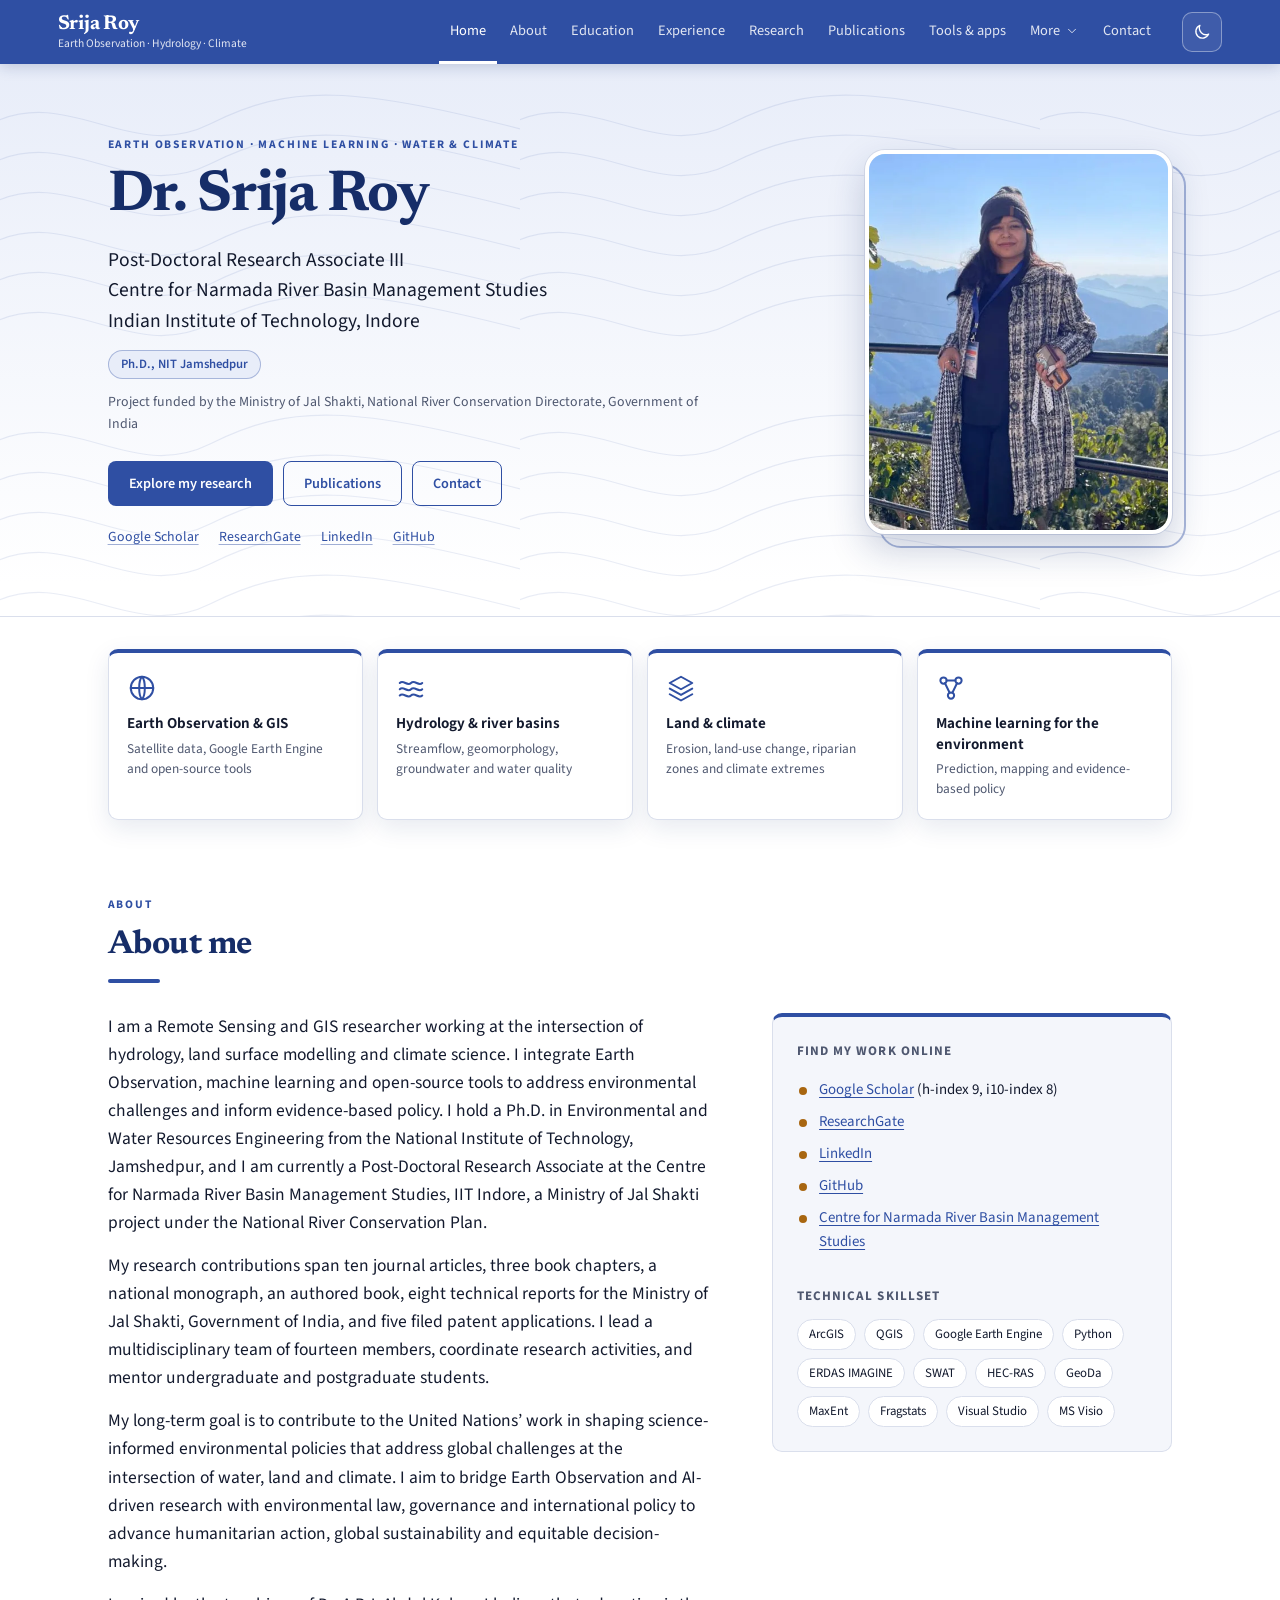
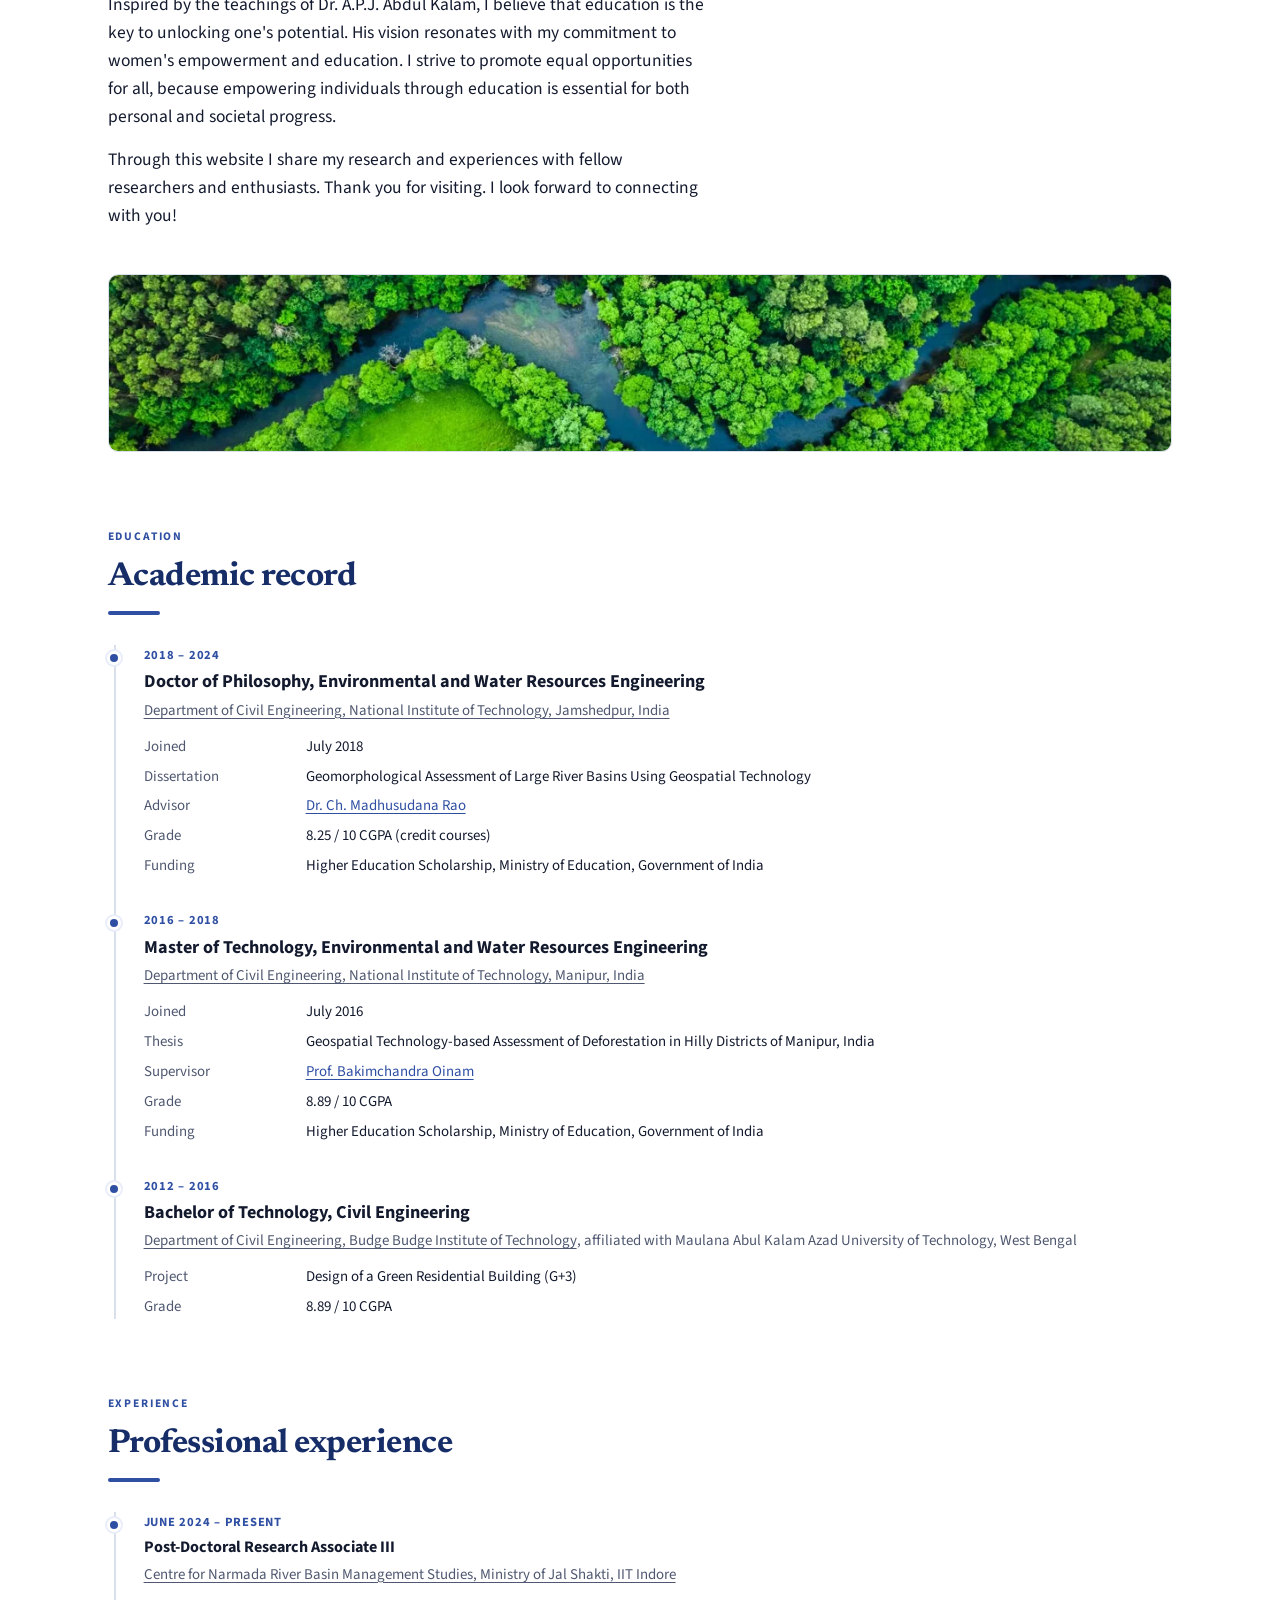
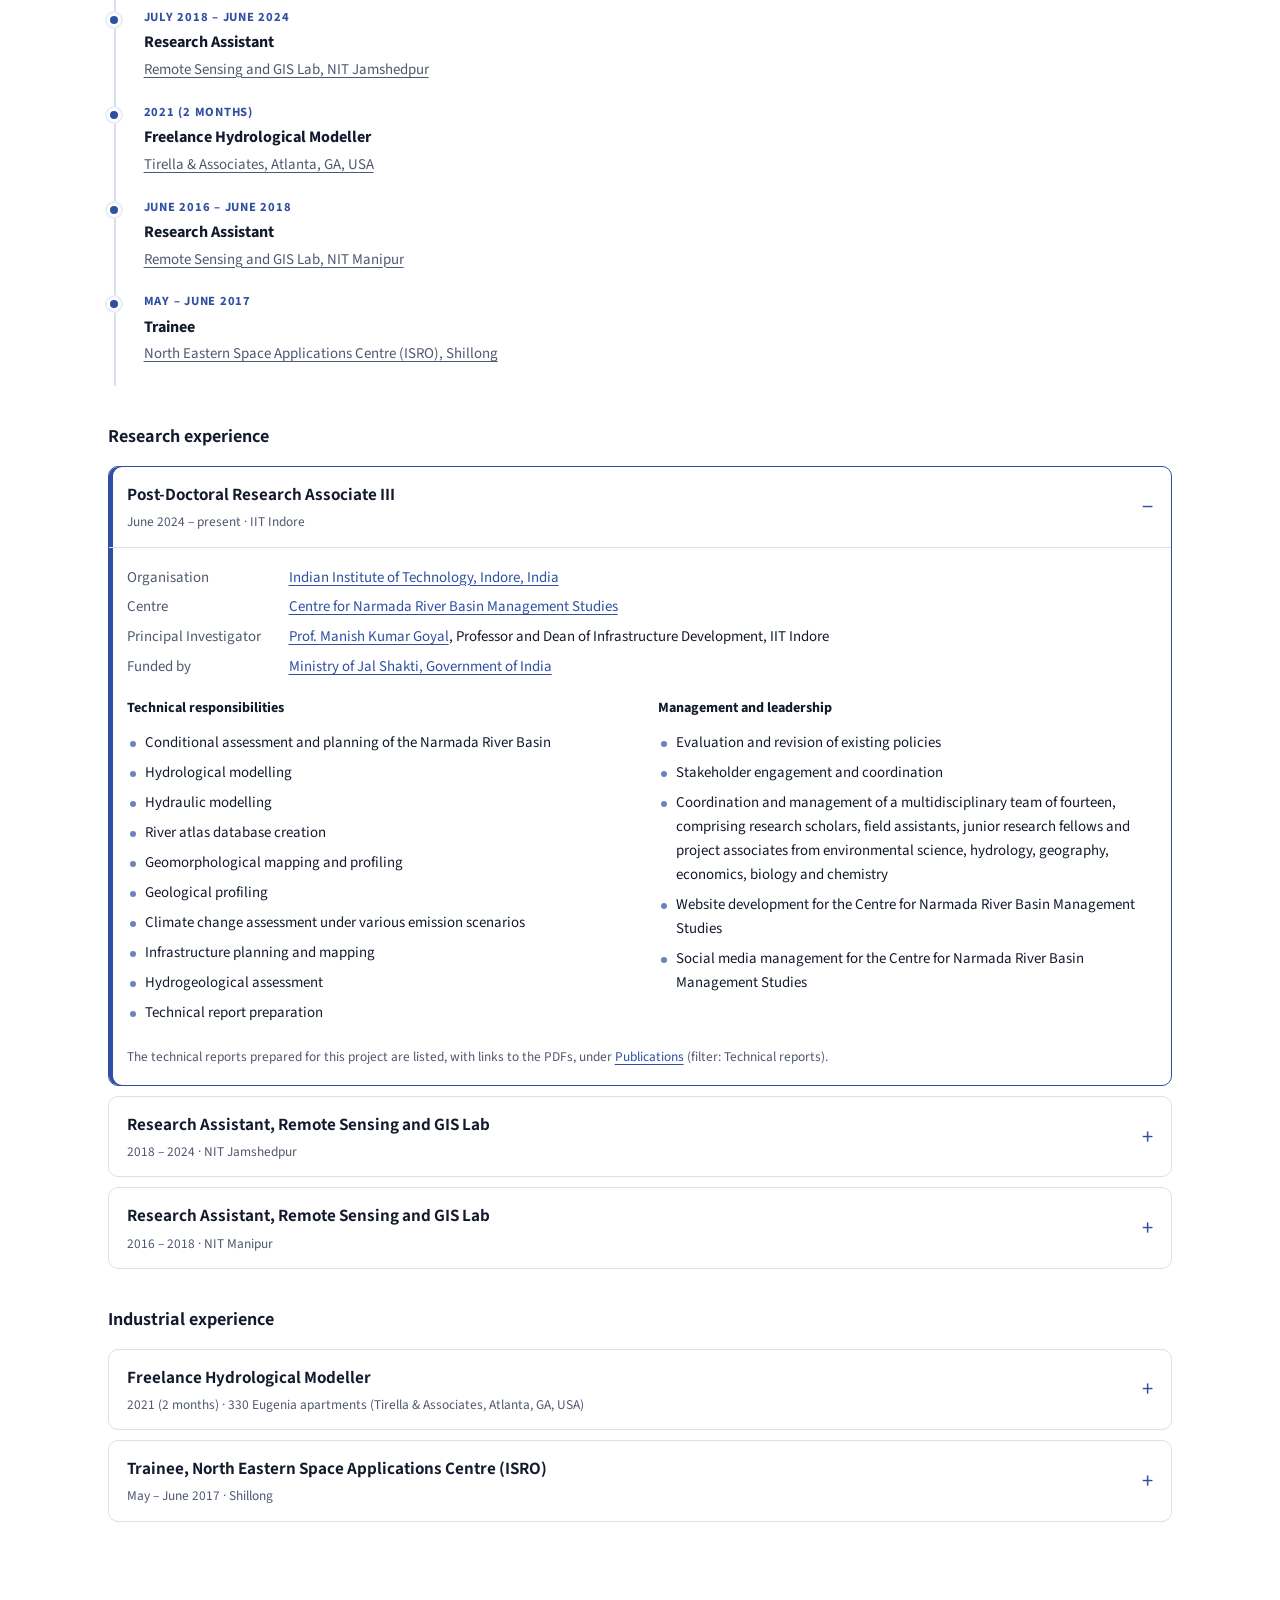
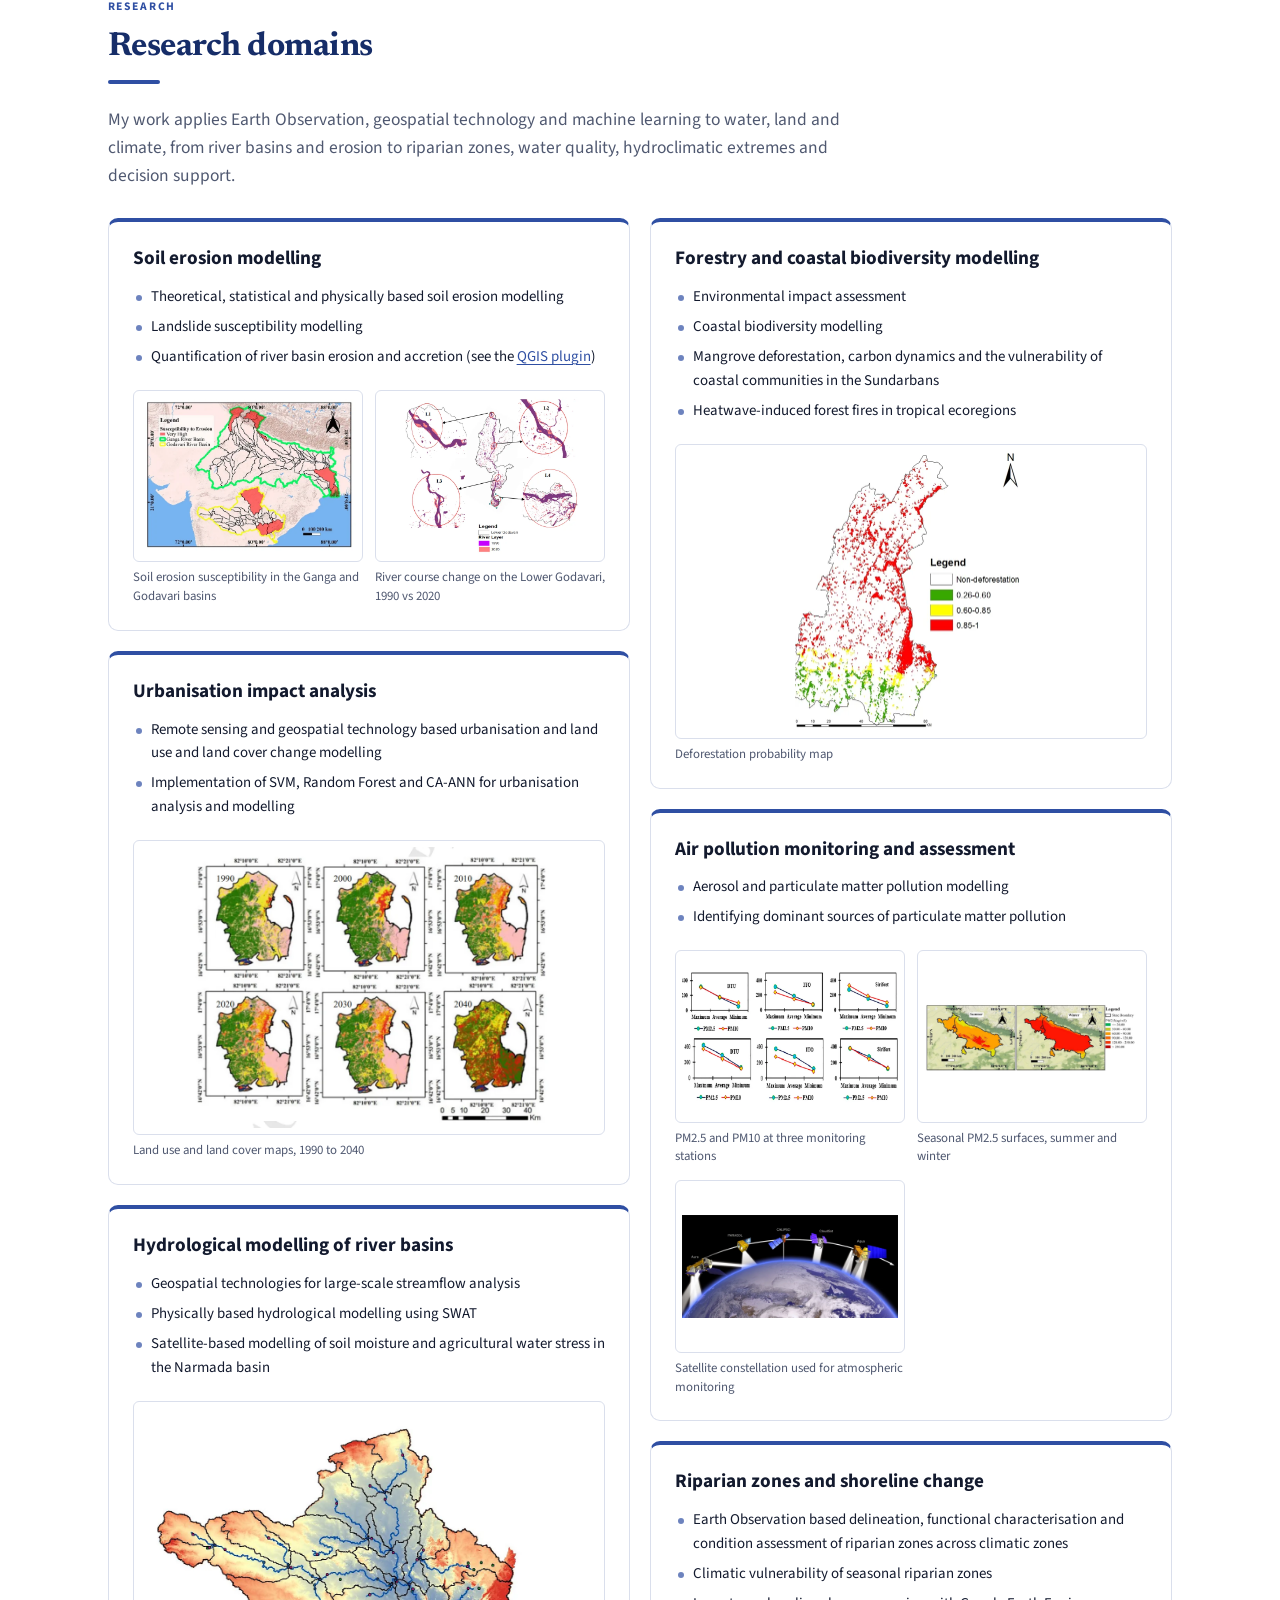
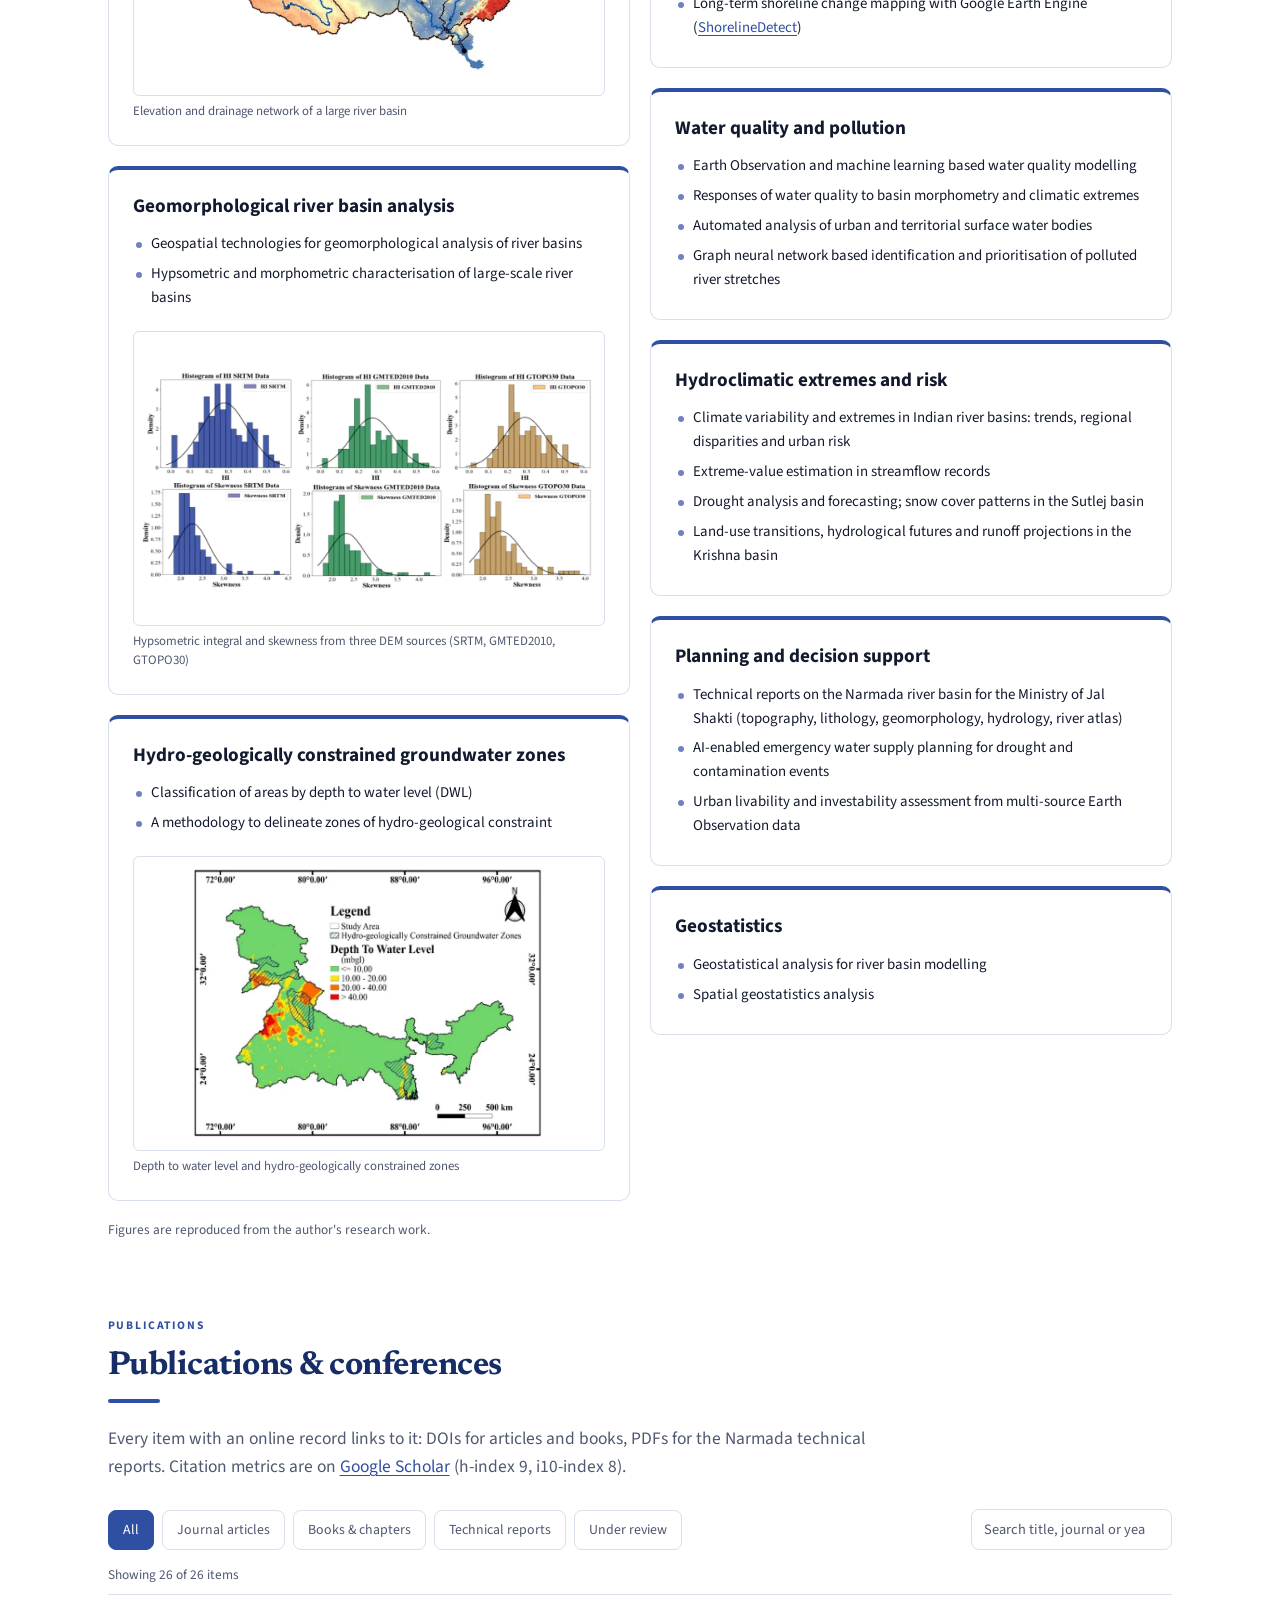
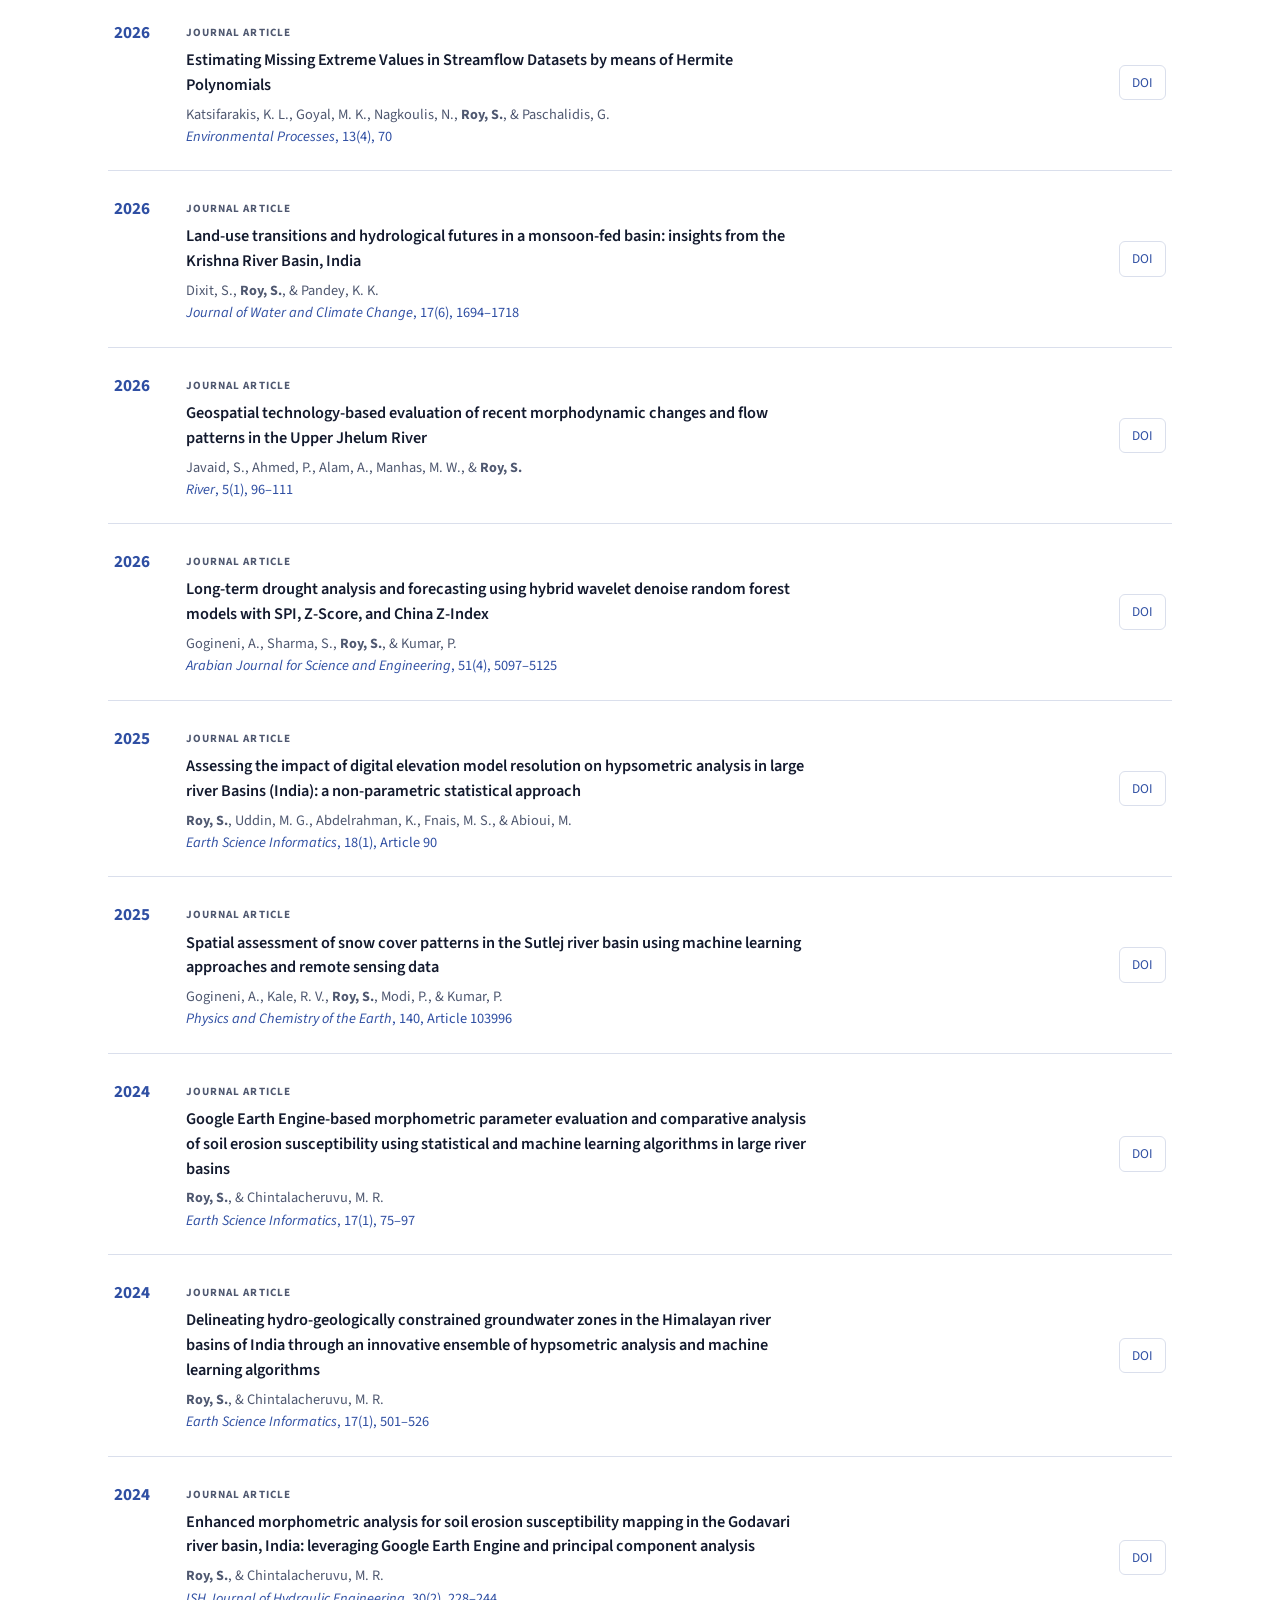
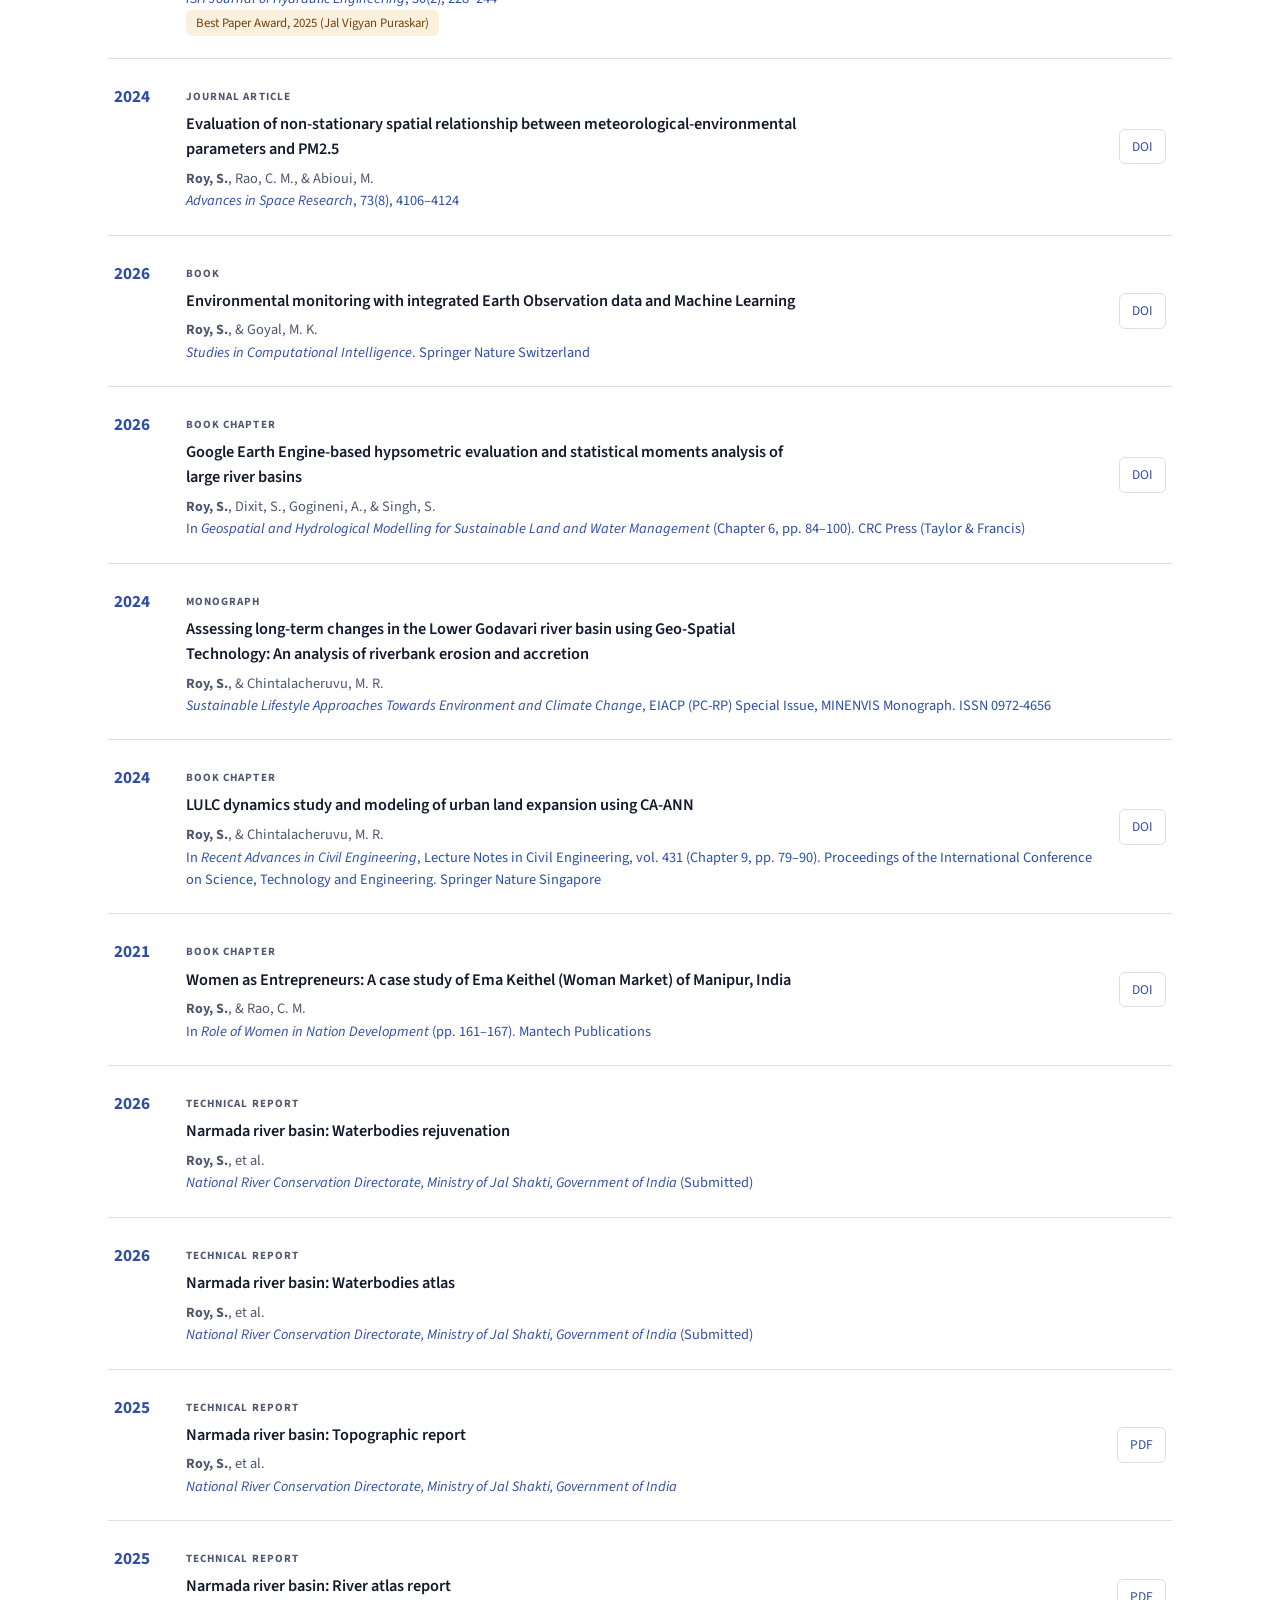
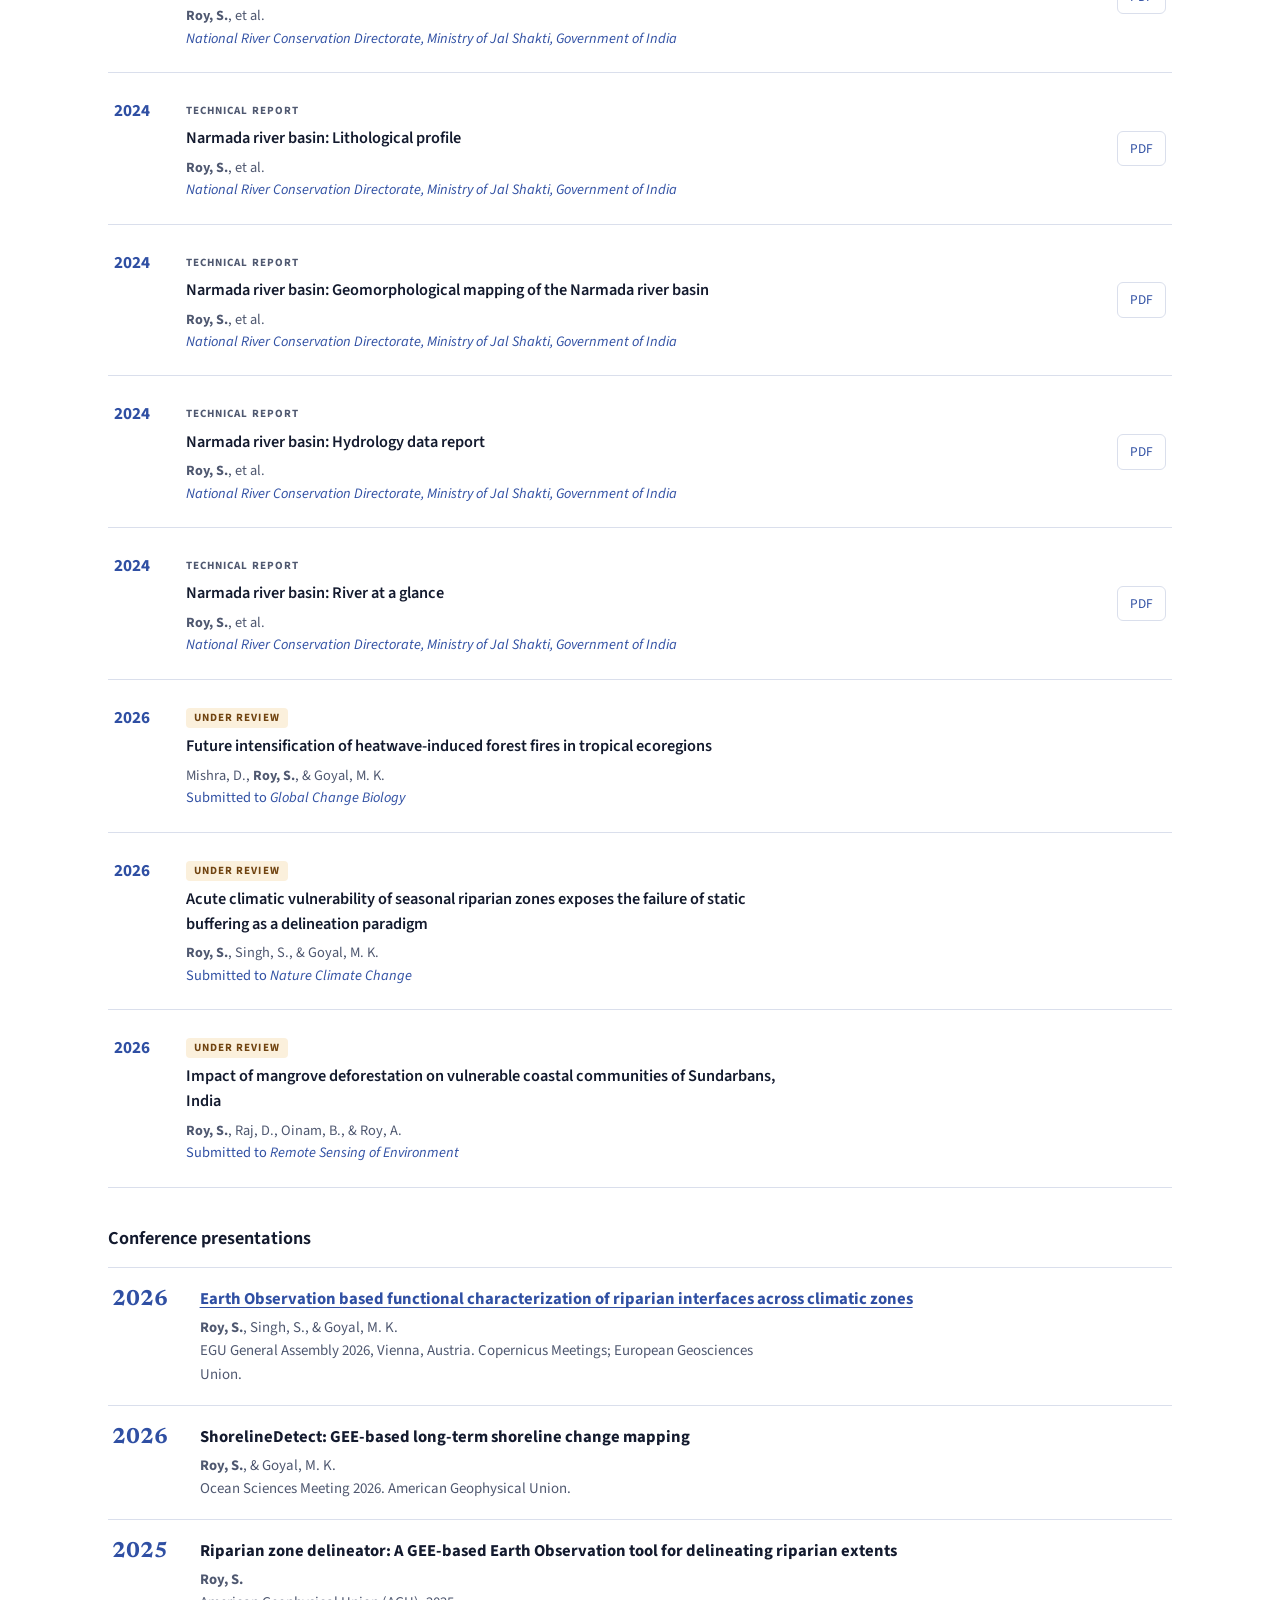
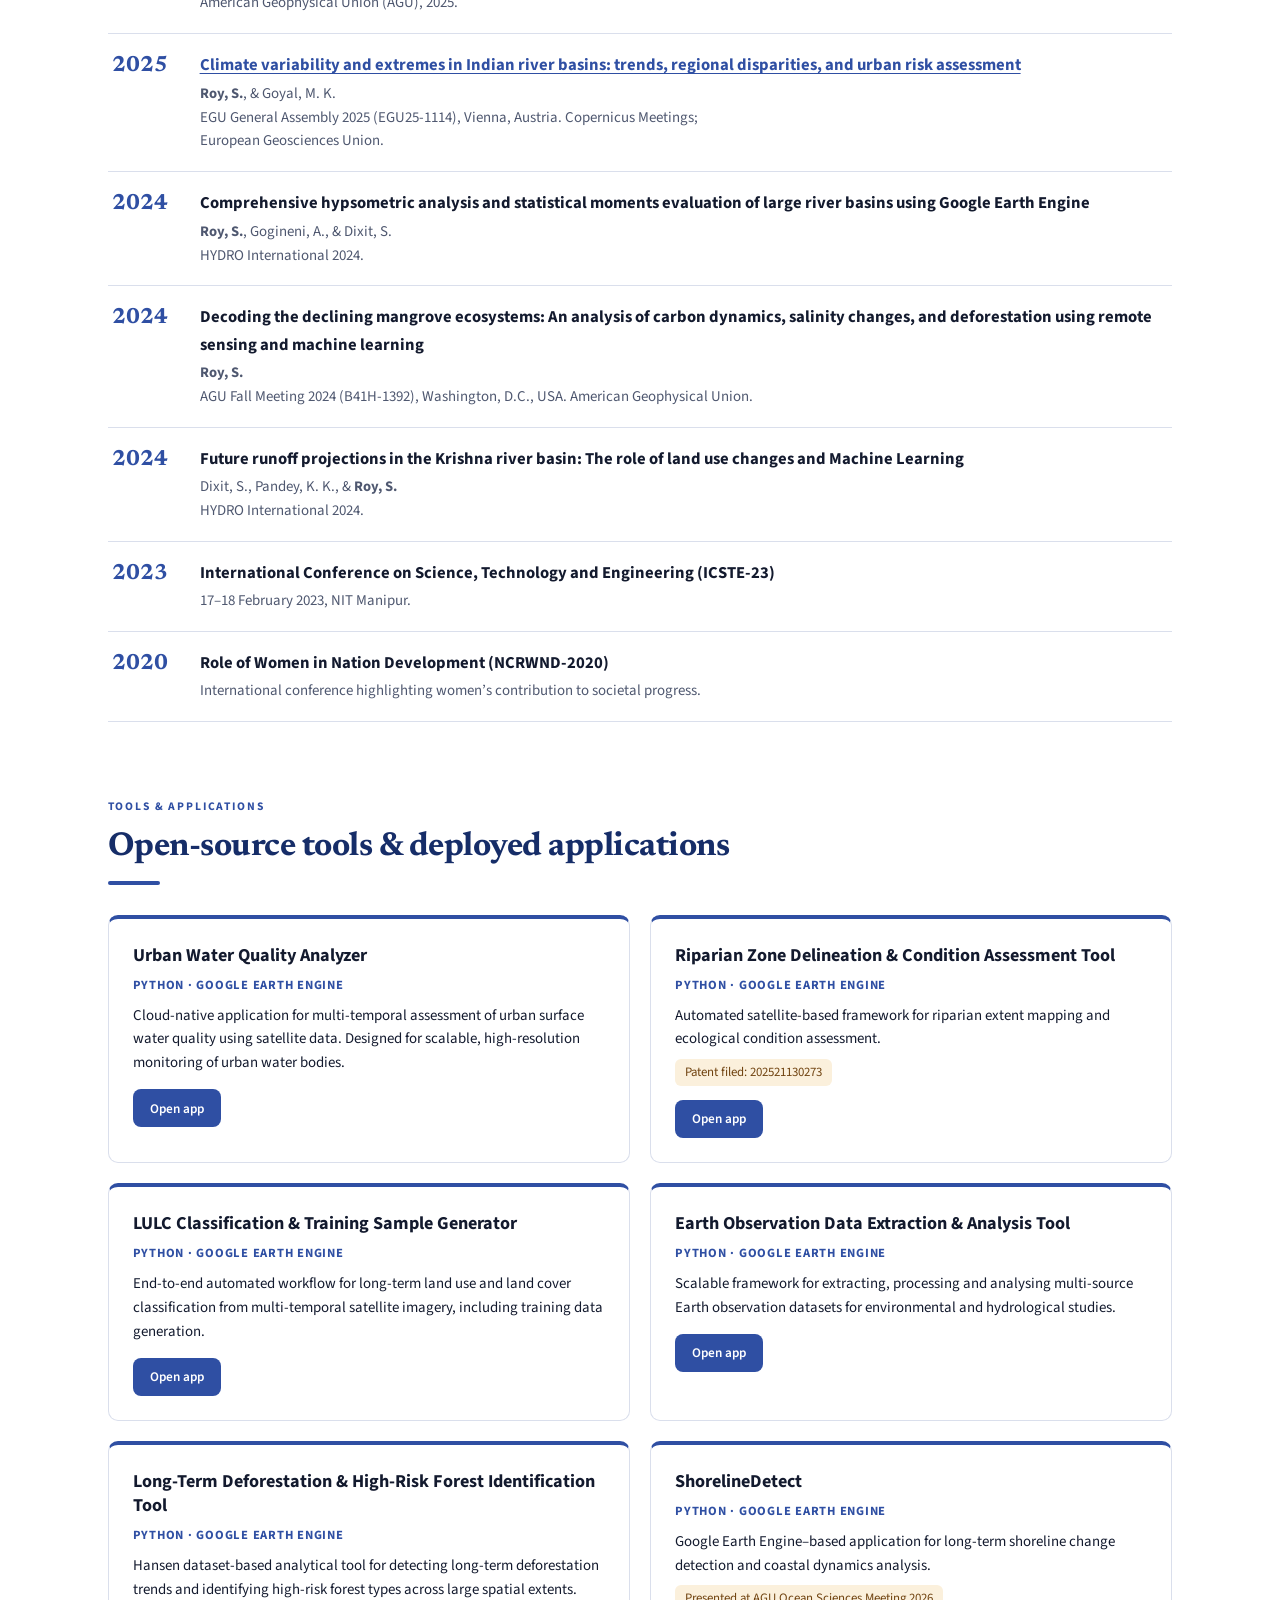
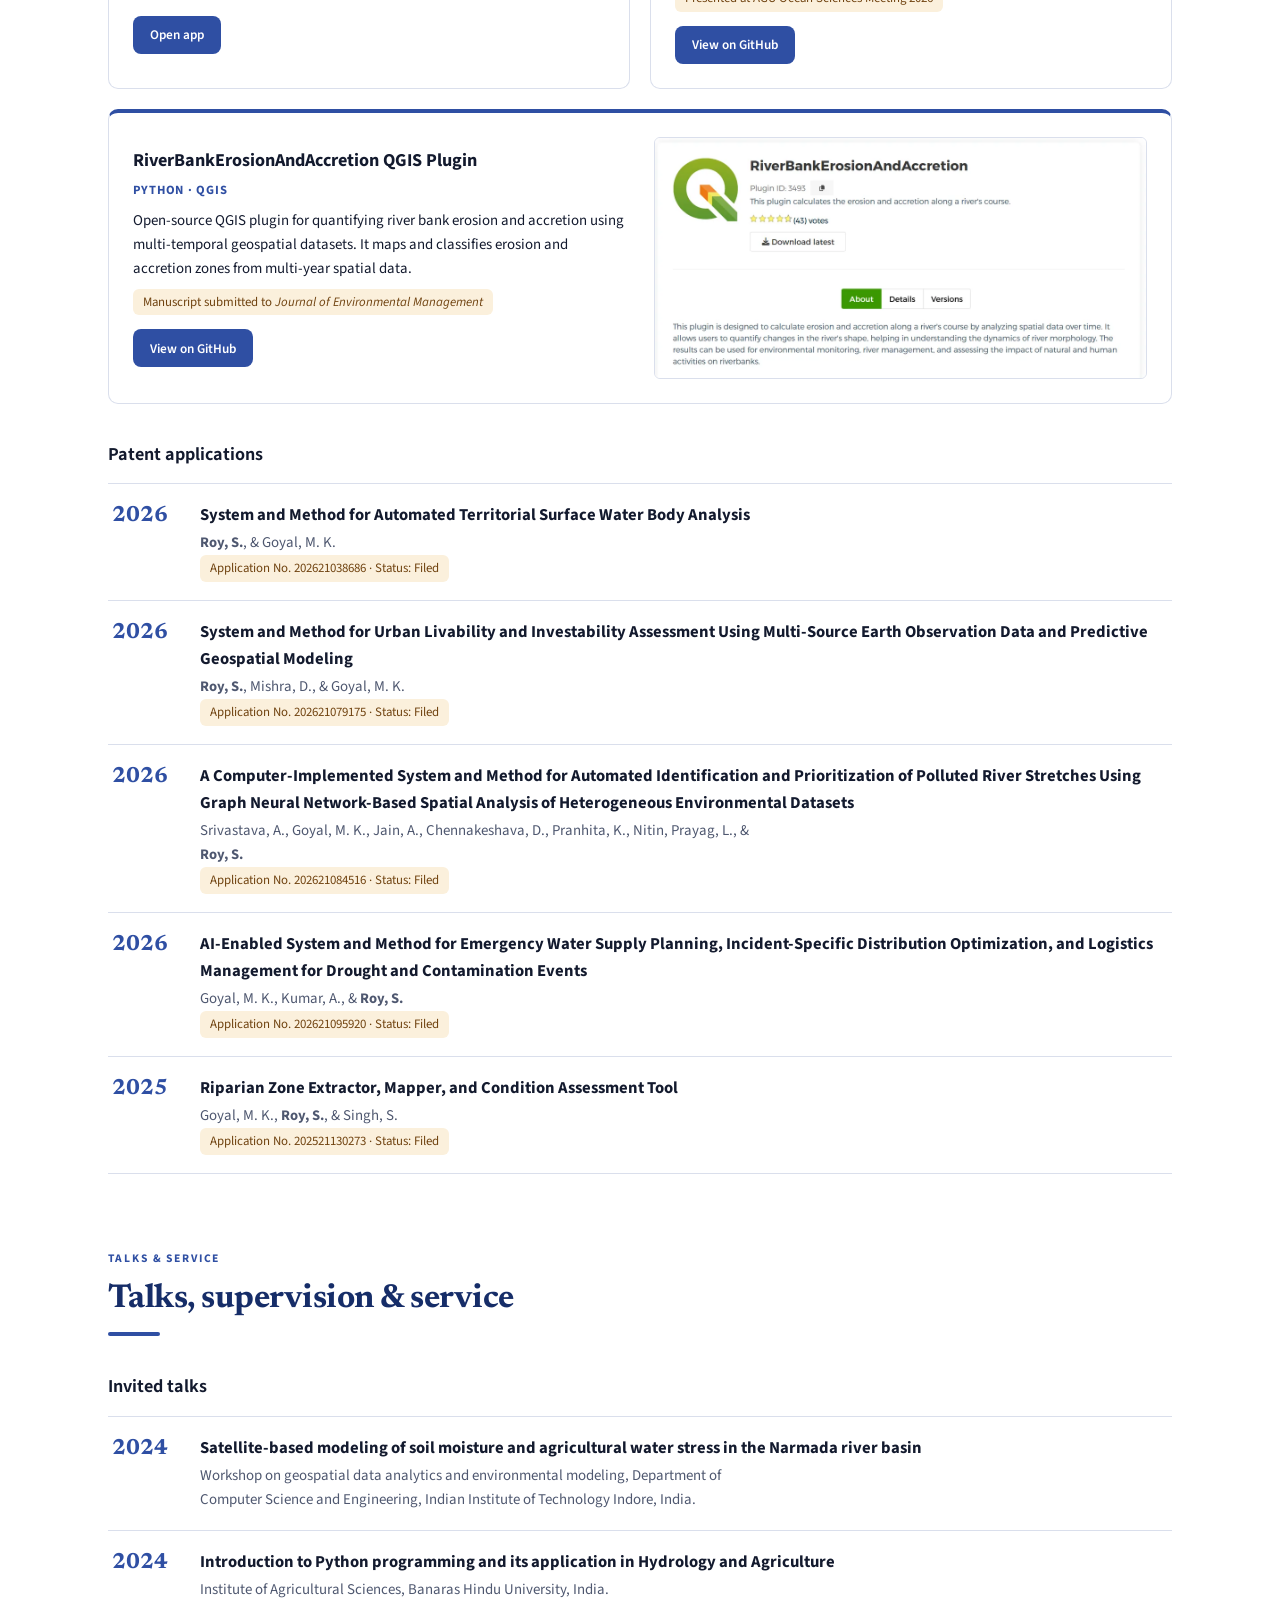
==== commit e0d079b0: "Correct the advisor's name spelling" ====
--- a/index.html
+++ b/index.html
@@ -207,7 +207,7 @@
             <dl class="facts">
               <div><dt>Joined</dt><dd>July 2018</dd></div>
               <div><dt>Dissertation</dt><dd>Geomorphological Assessment of Large River Basins Using Geospatial Technology</dd></div>
-              <div><dt>Advisor</dt><dd><a href="https://www.researchgate.net/profile/C-Rao-2" target="_blank" rel="noopener noreferrer">Dr. Ch. Madhududana Rao</a></dd></div>
+              <div><dt>Advisor</dt><dd><a href="https://www.researchgate.net/profile/C-Rao-2" target="_blank" rel="noopener noreferrer">Dr. Ch. Madhusudana Rao</a></dd></div>
               <div><dt>Grade</dt><dd>8.25 / 10 CGPA (credit courses)</dd></div>
               <div><dt>Funding</dt><dd>Higher Education Scholarship, Ministry of Education, Government of India</dd></div>
             </dl>
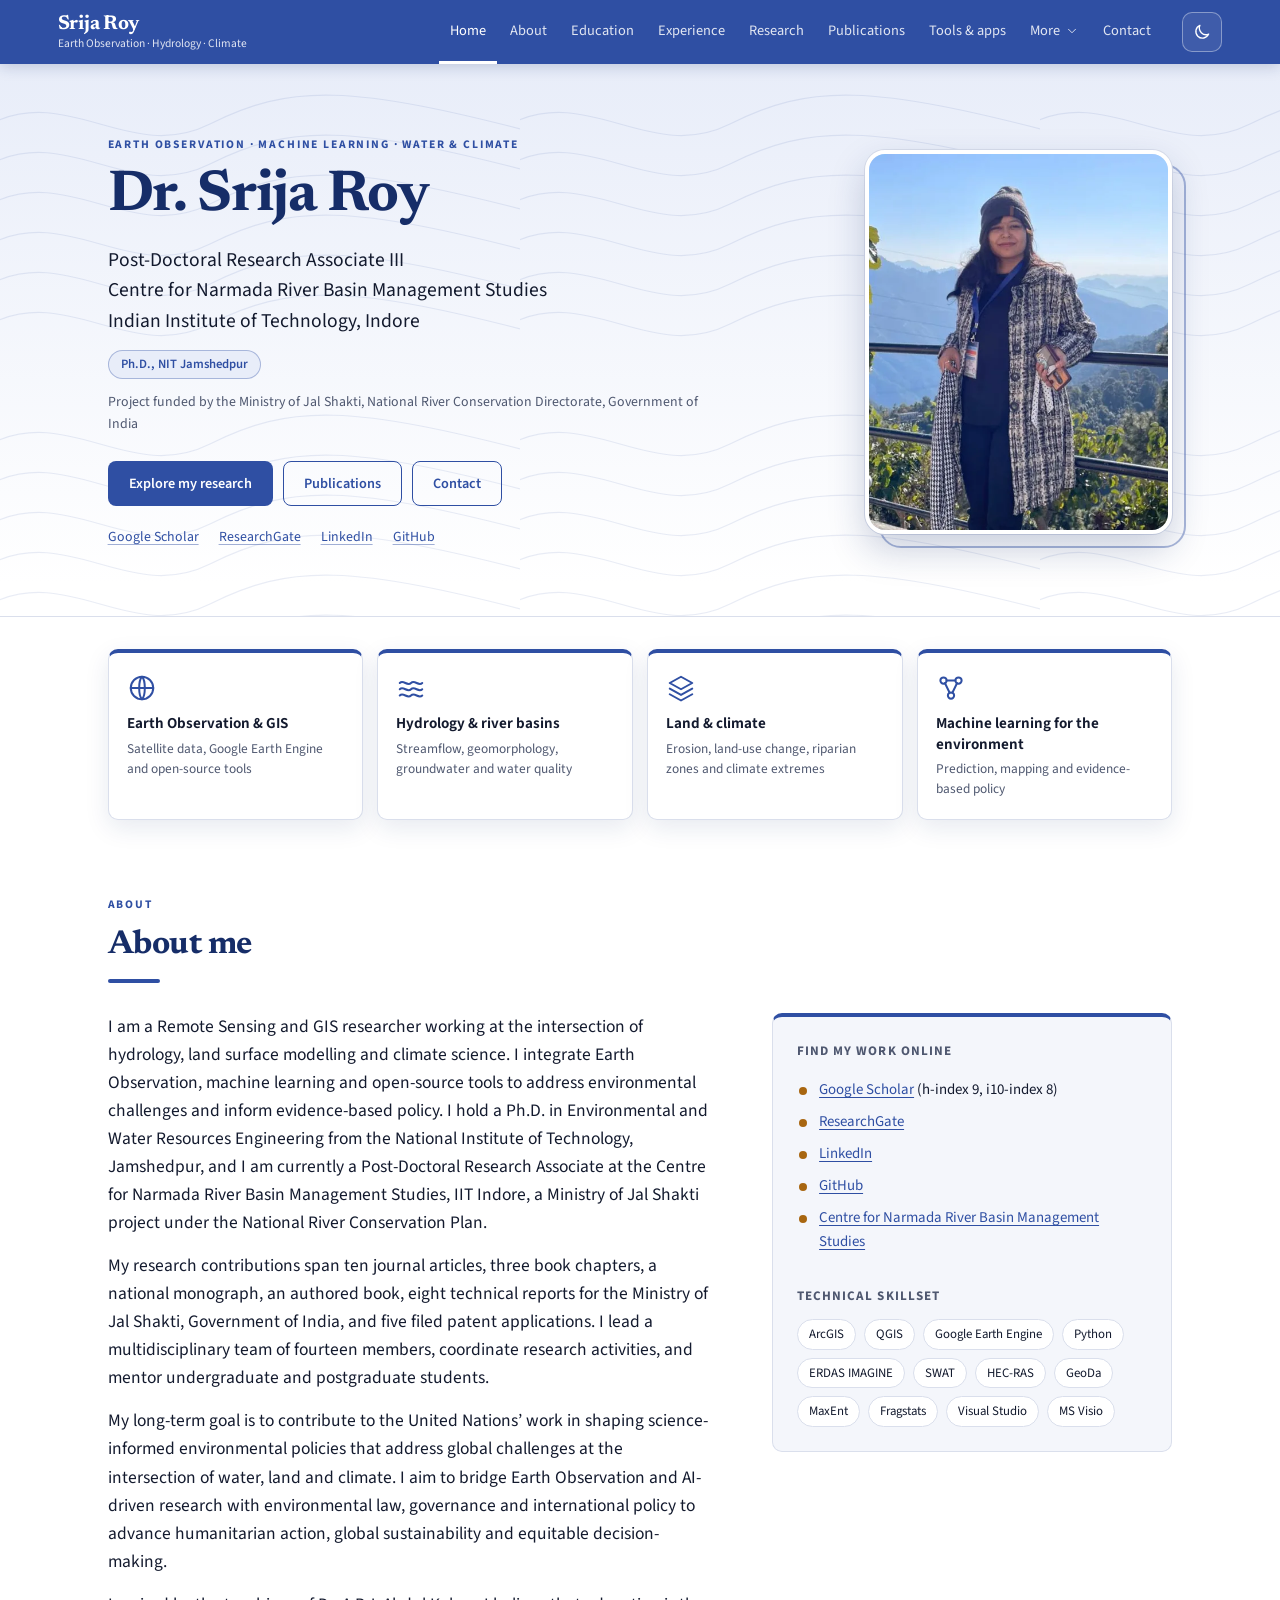
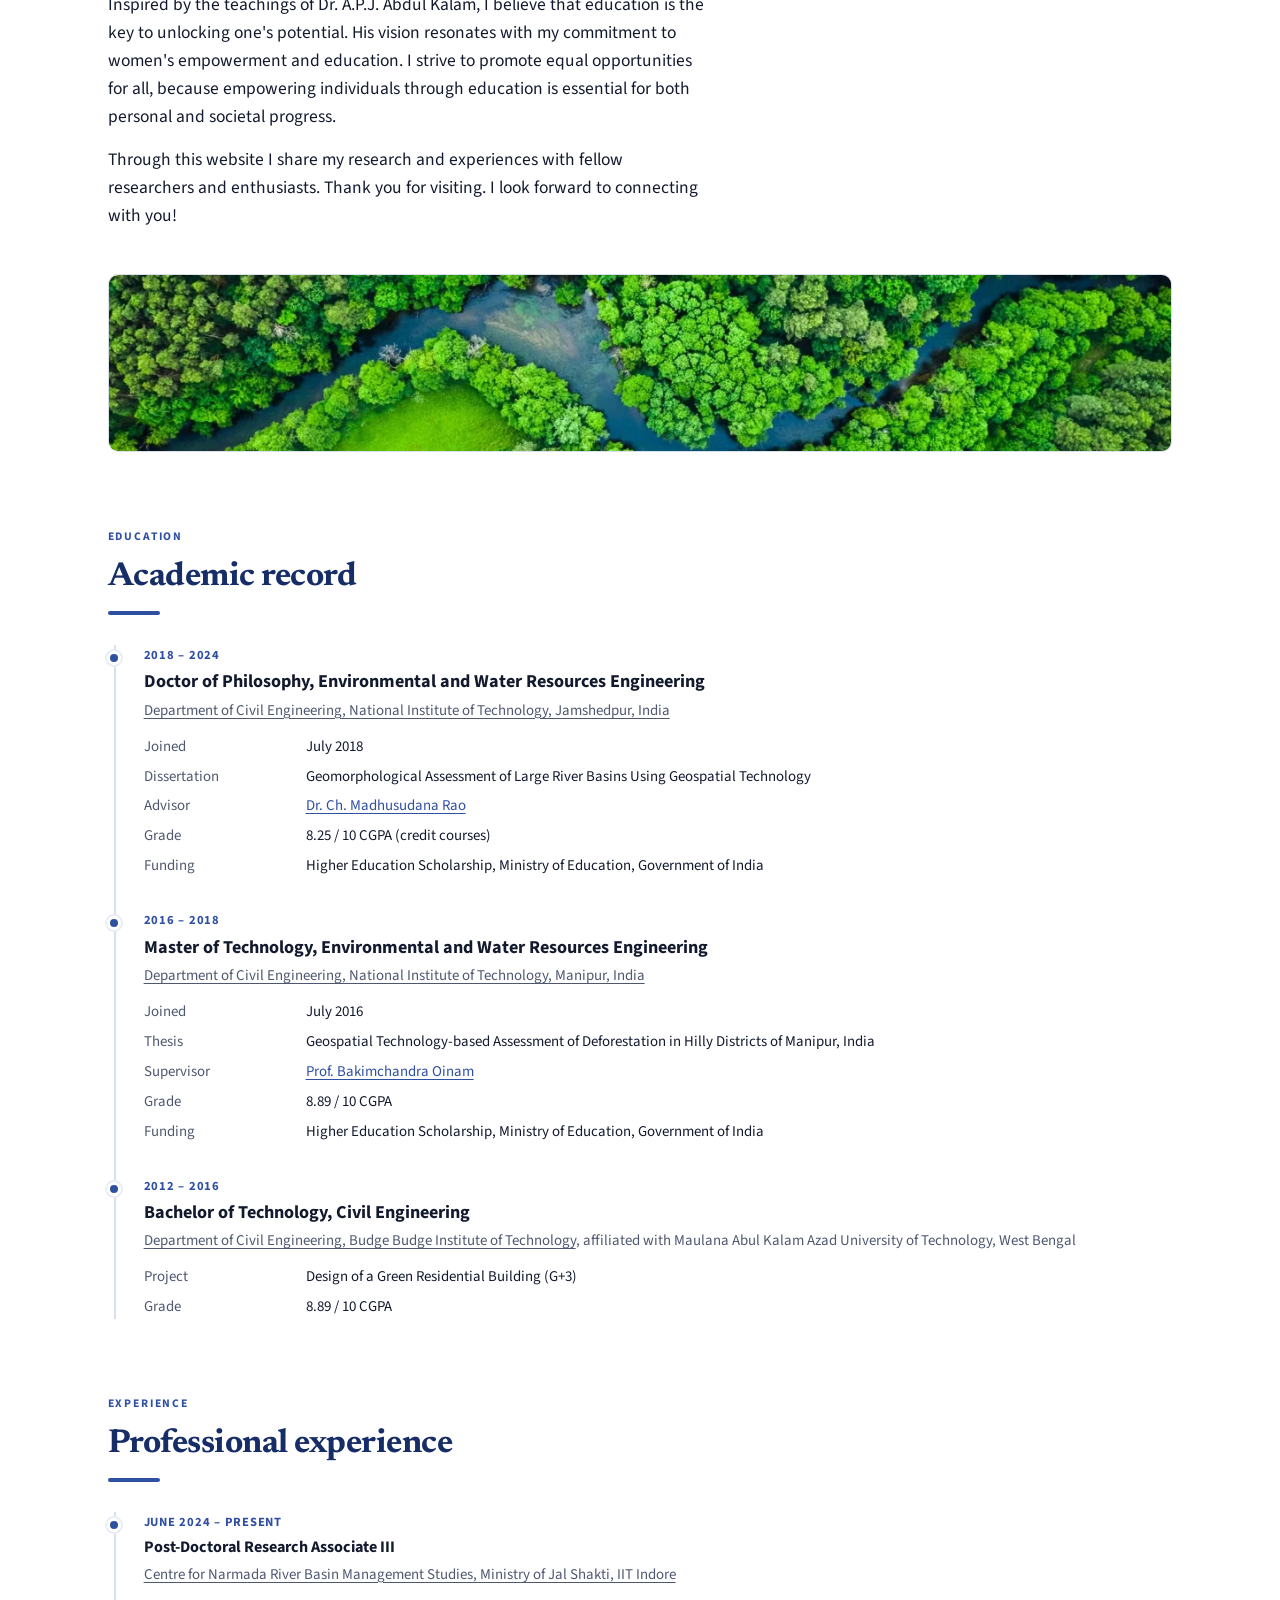
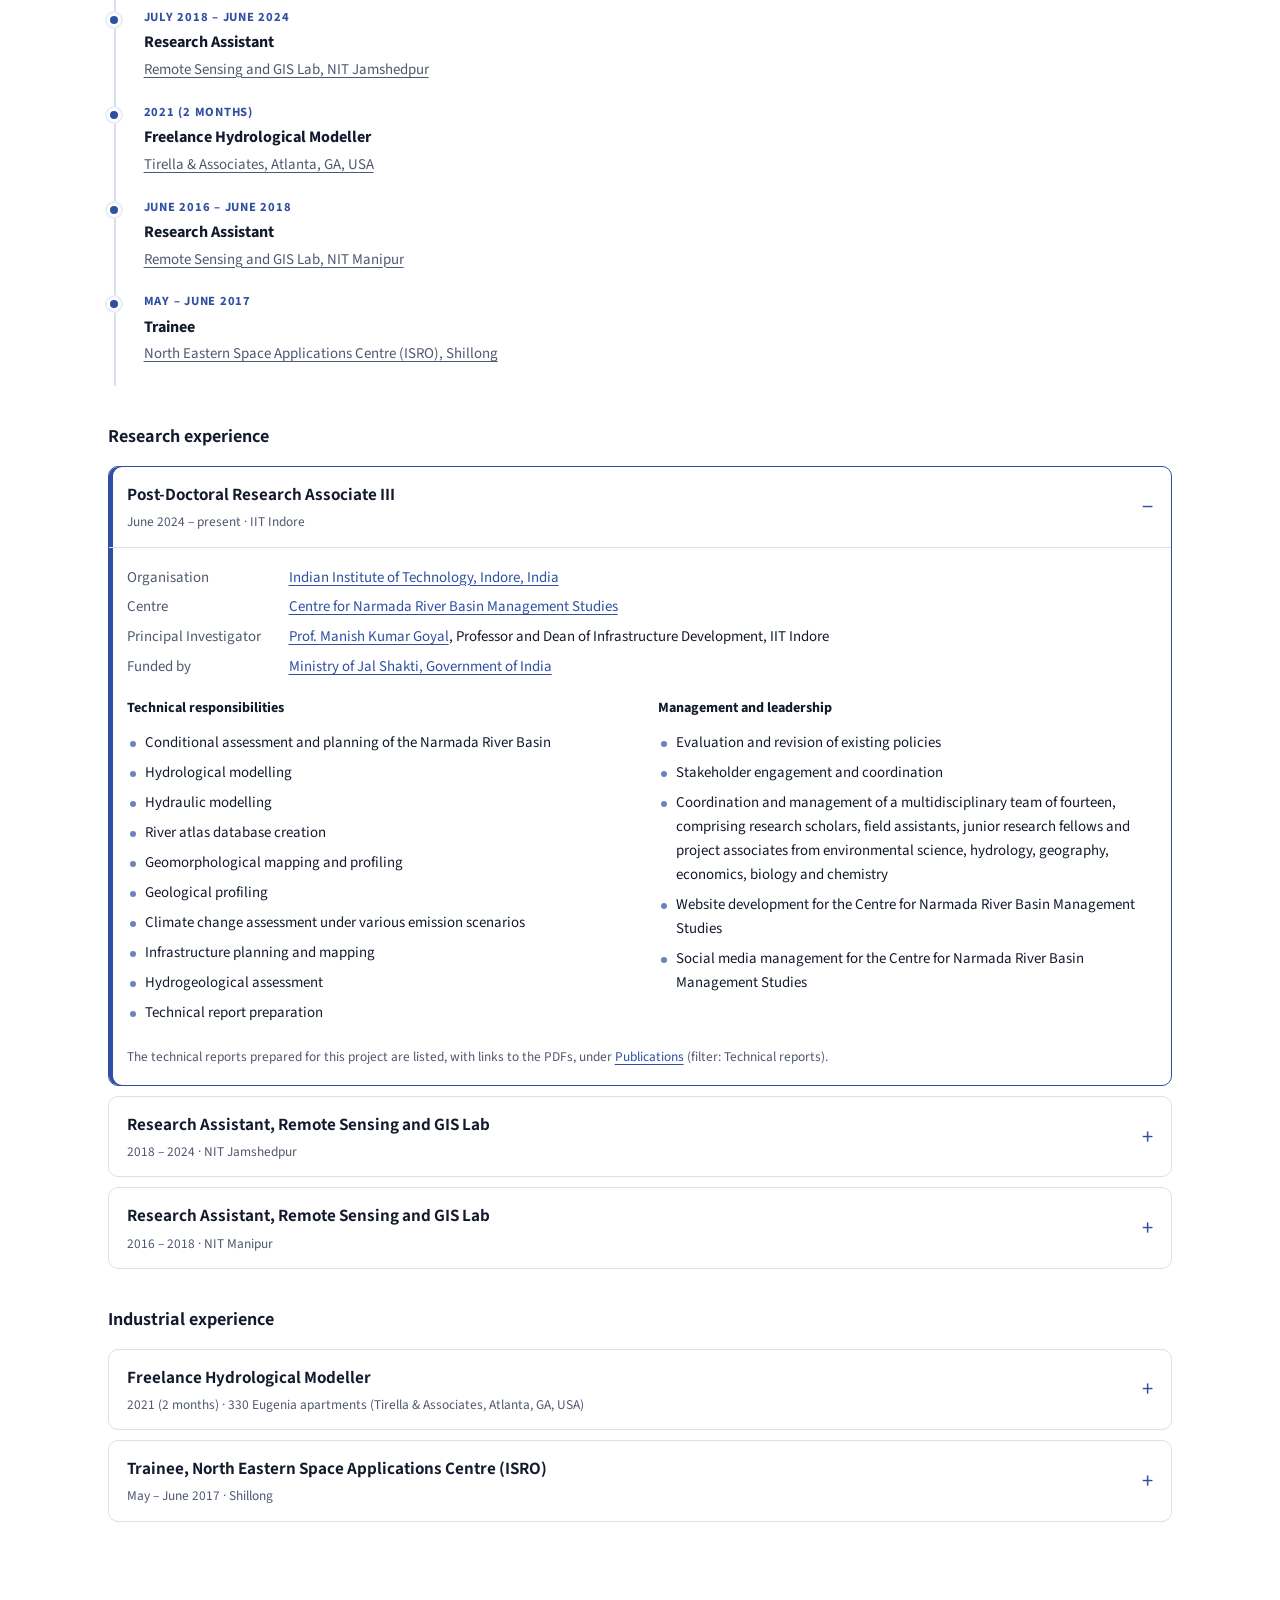
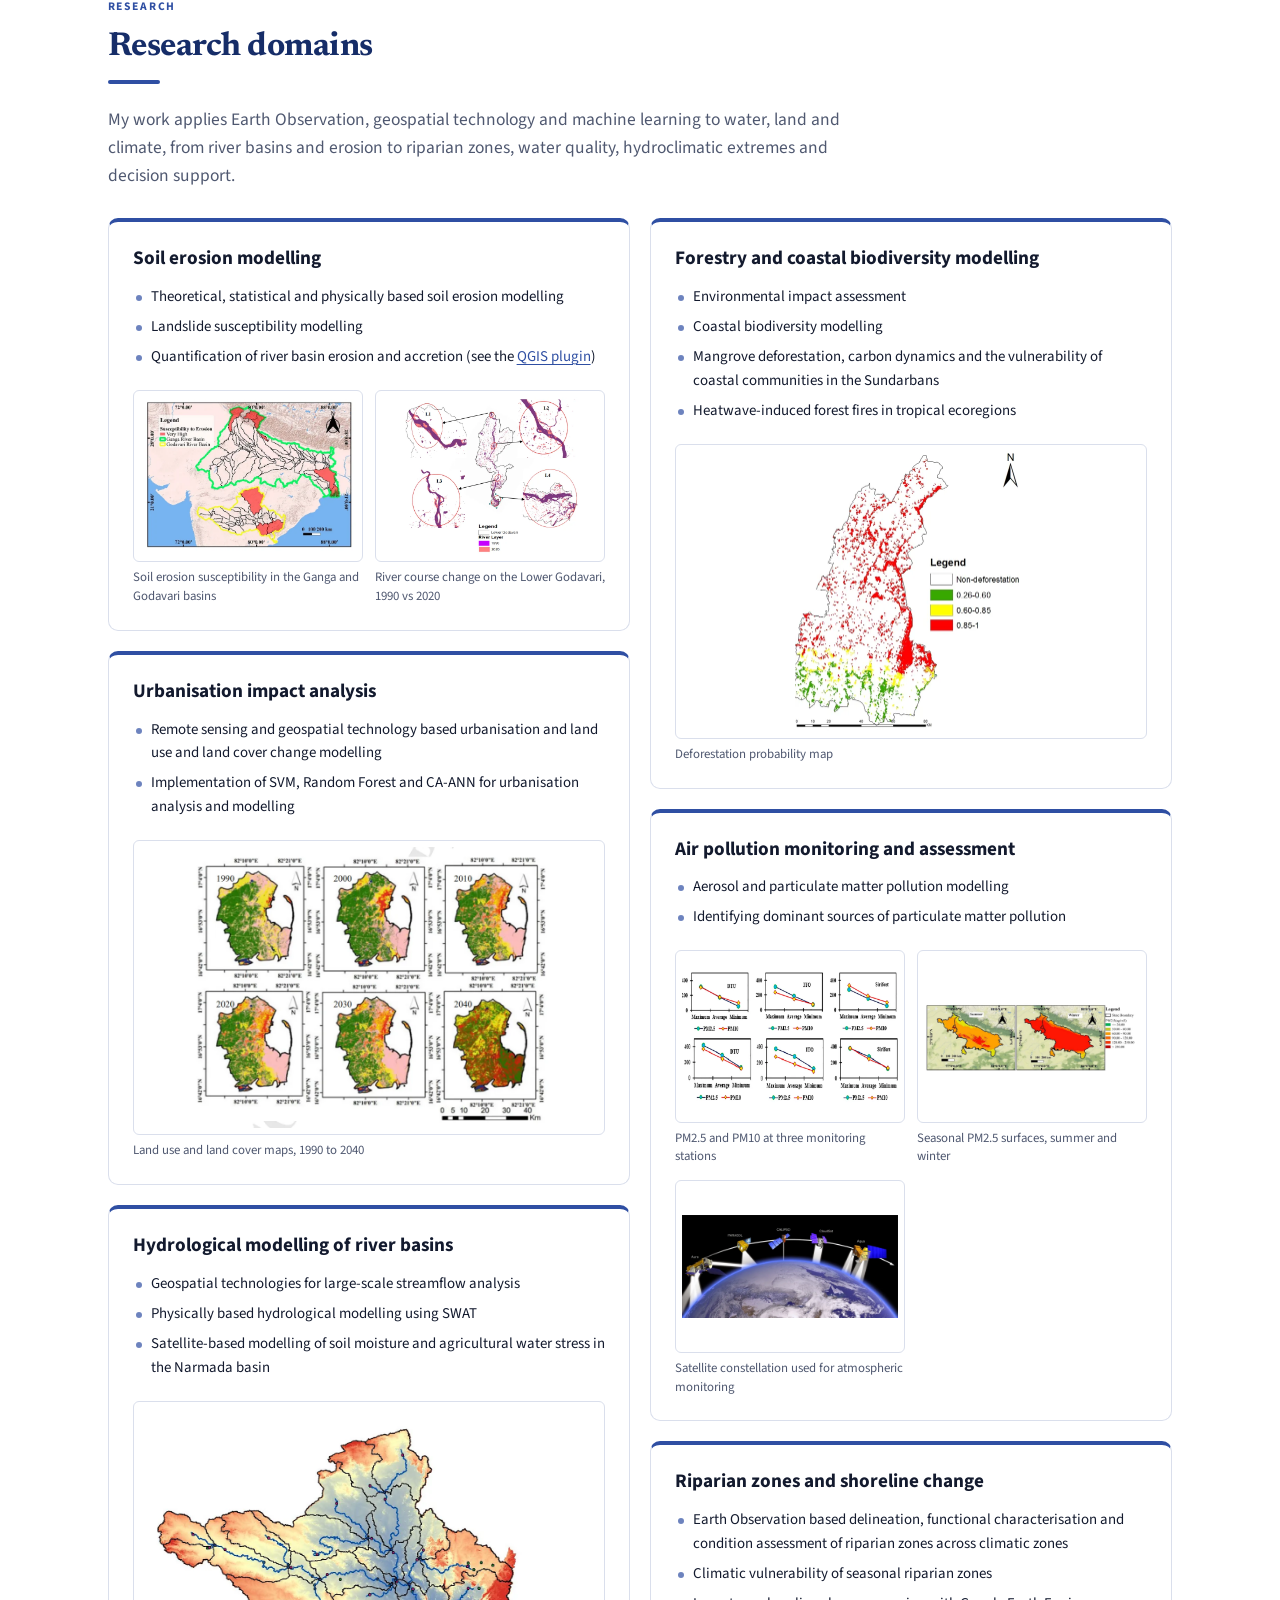
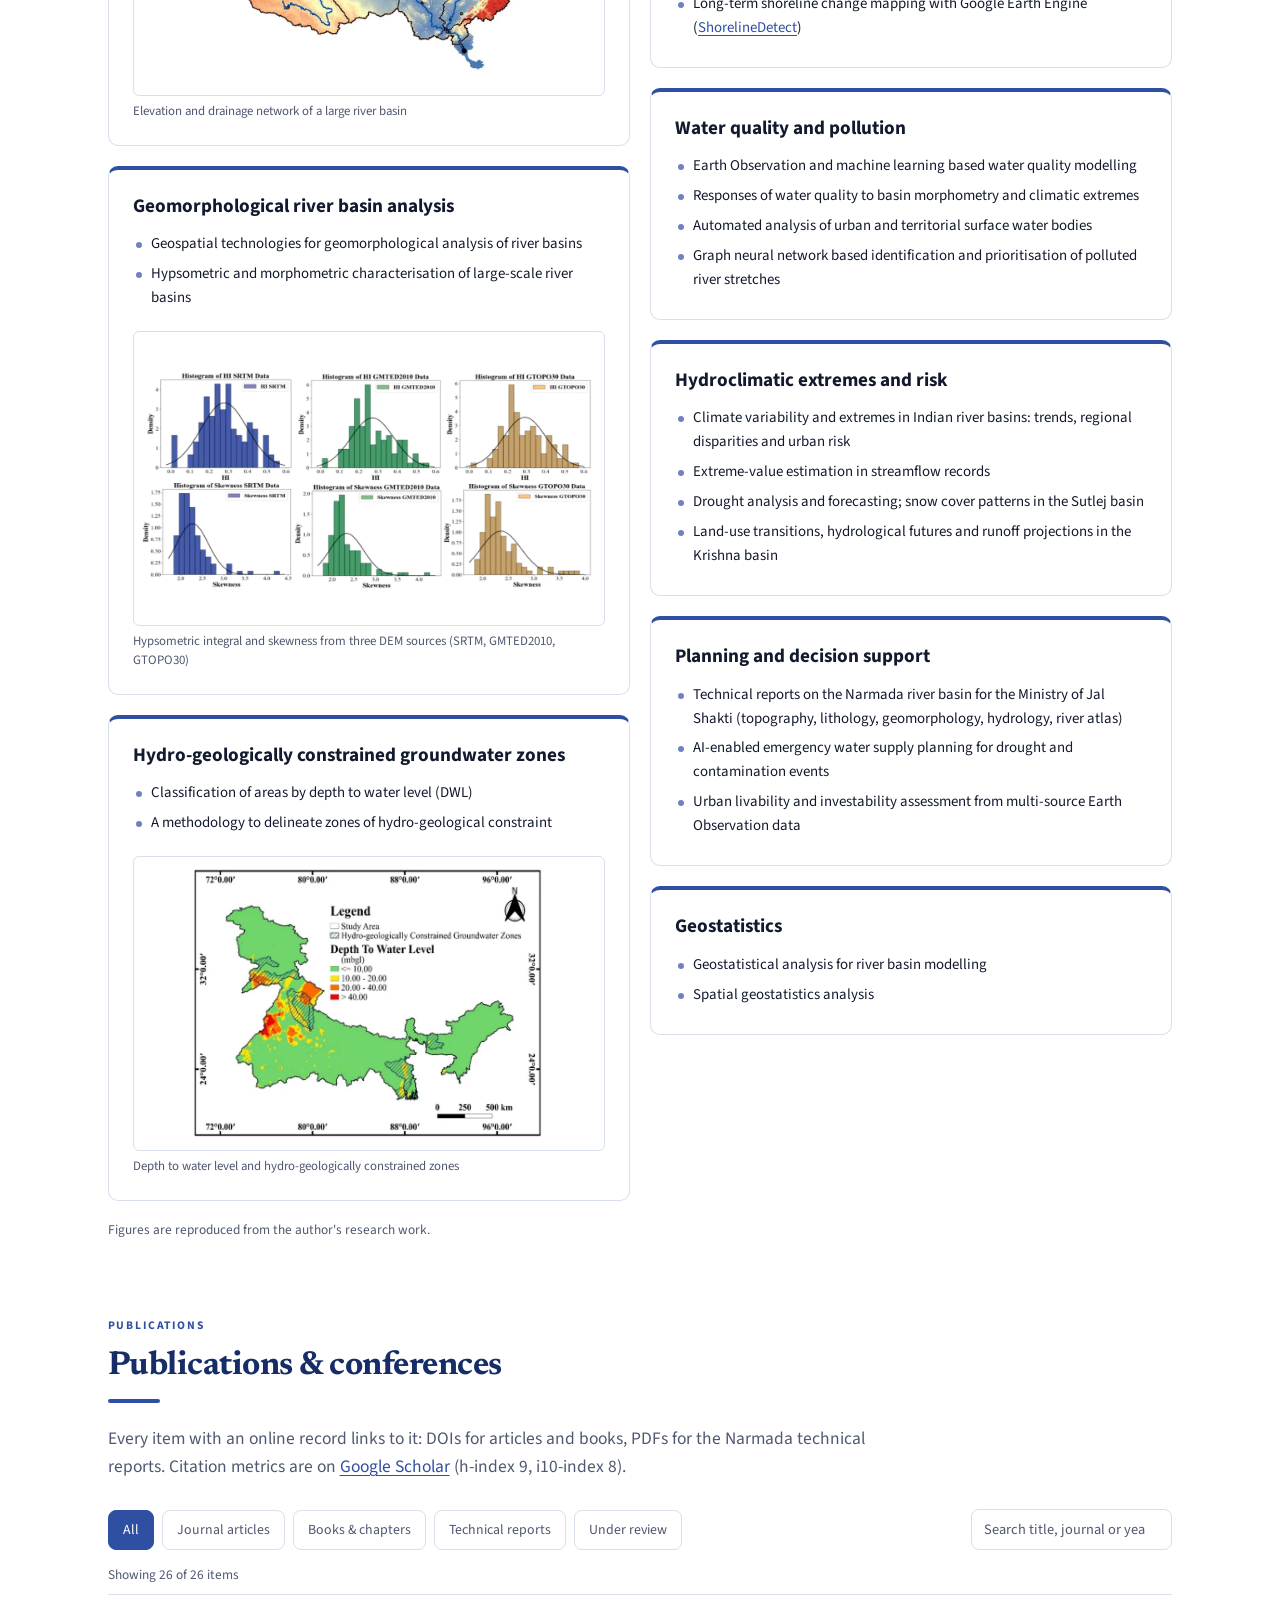
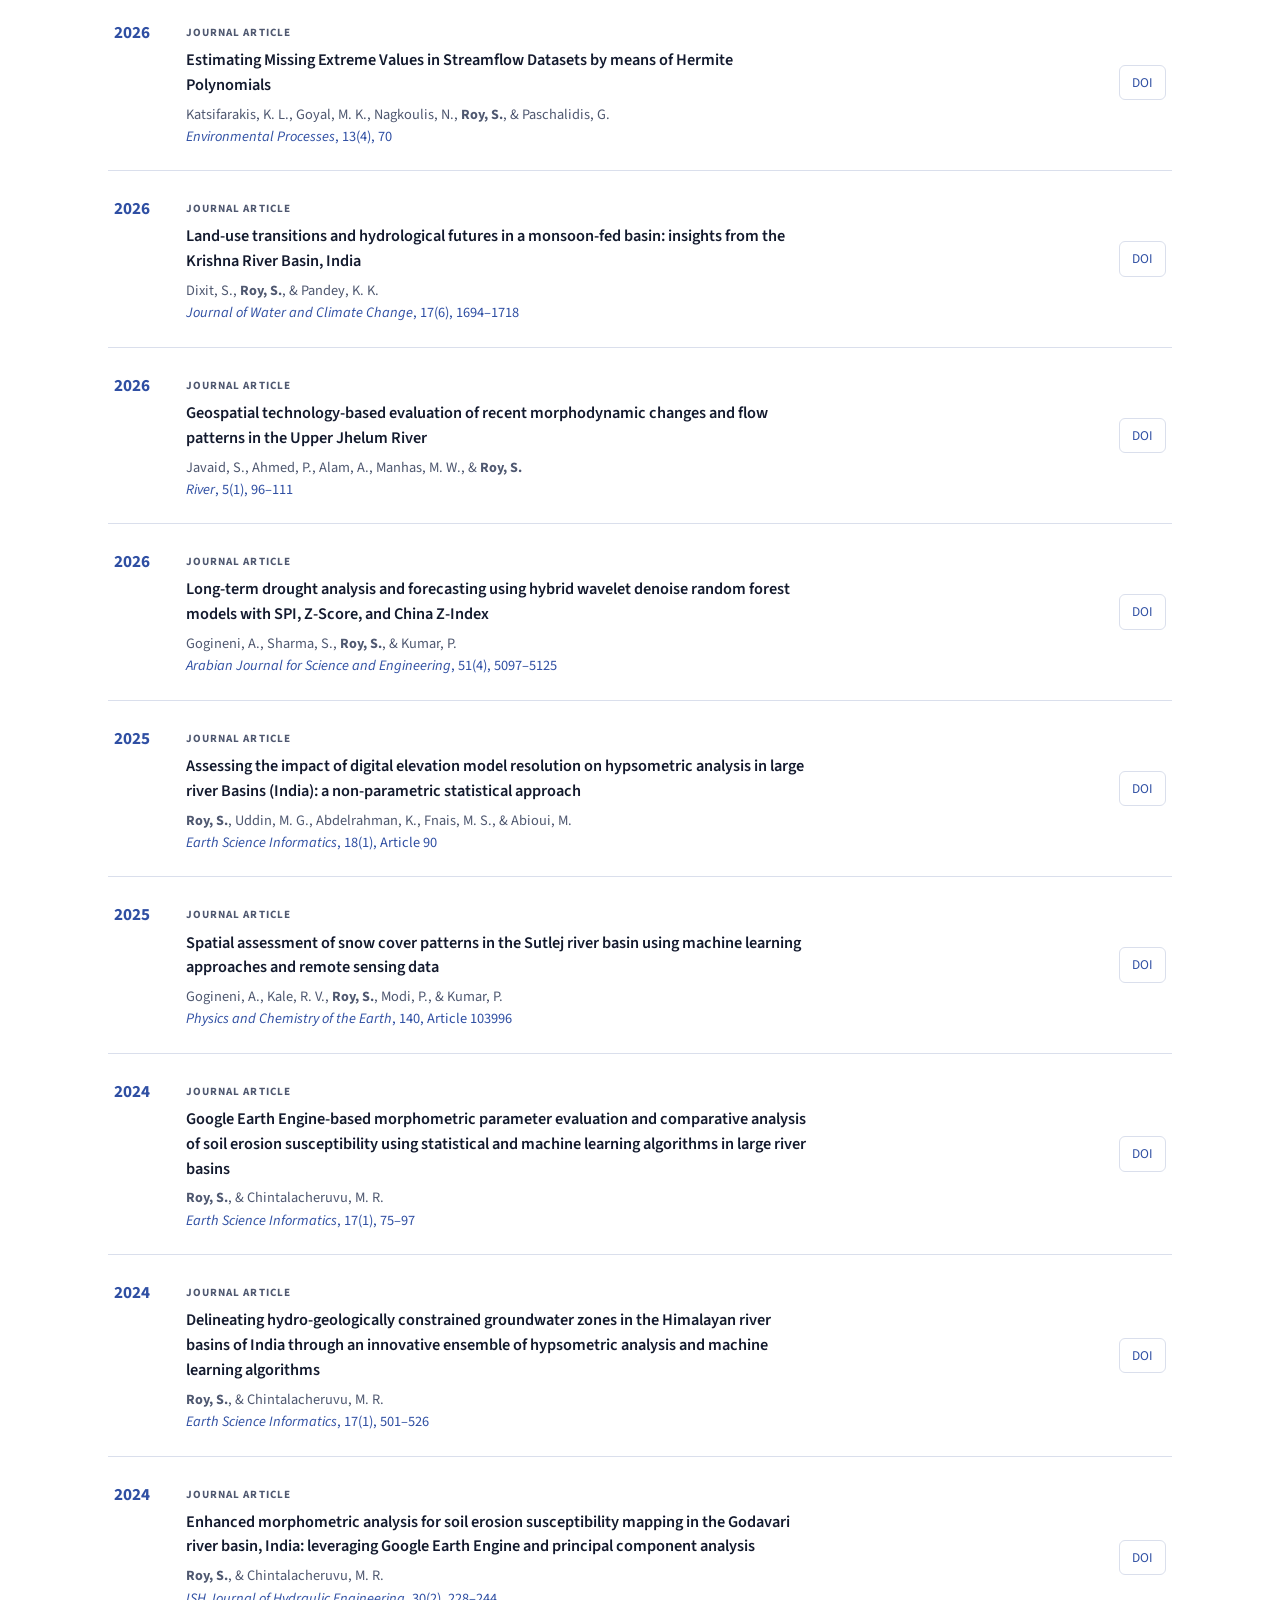
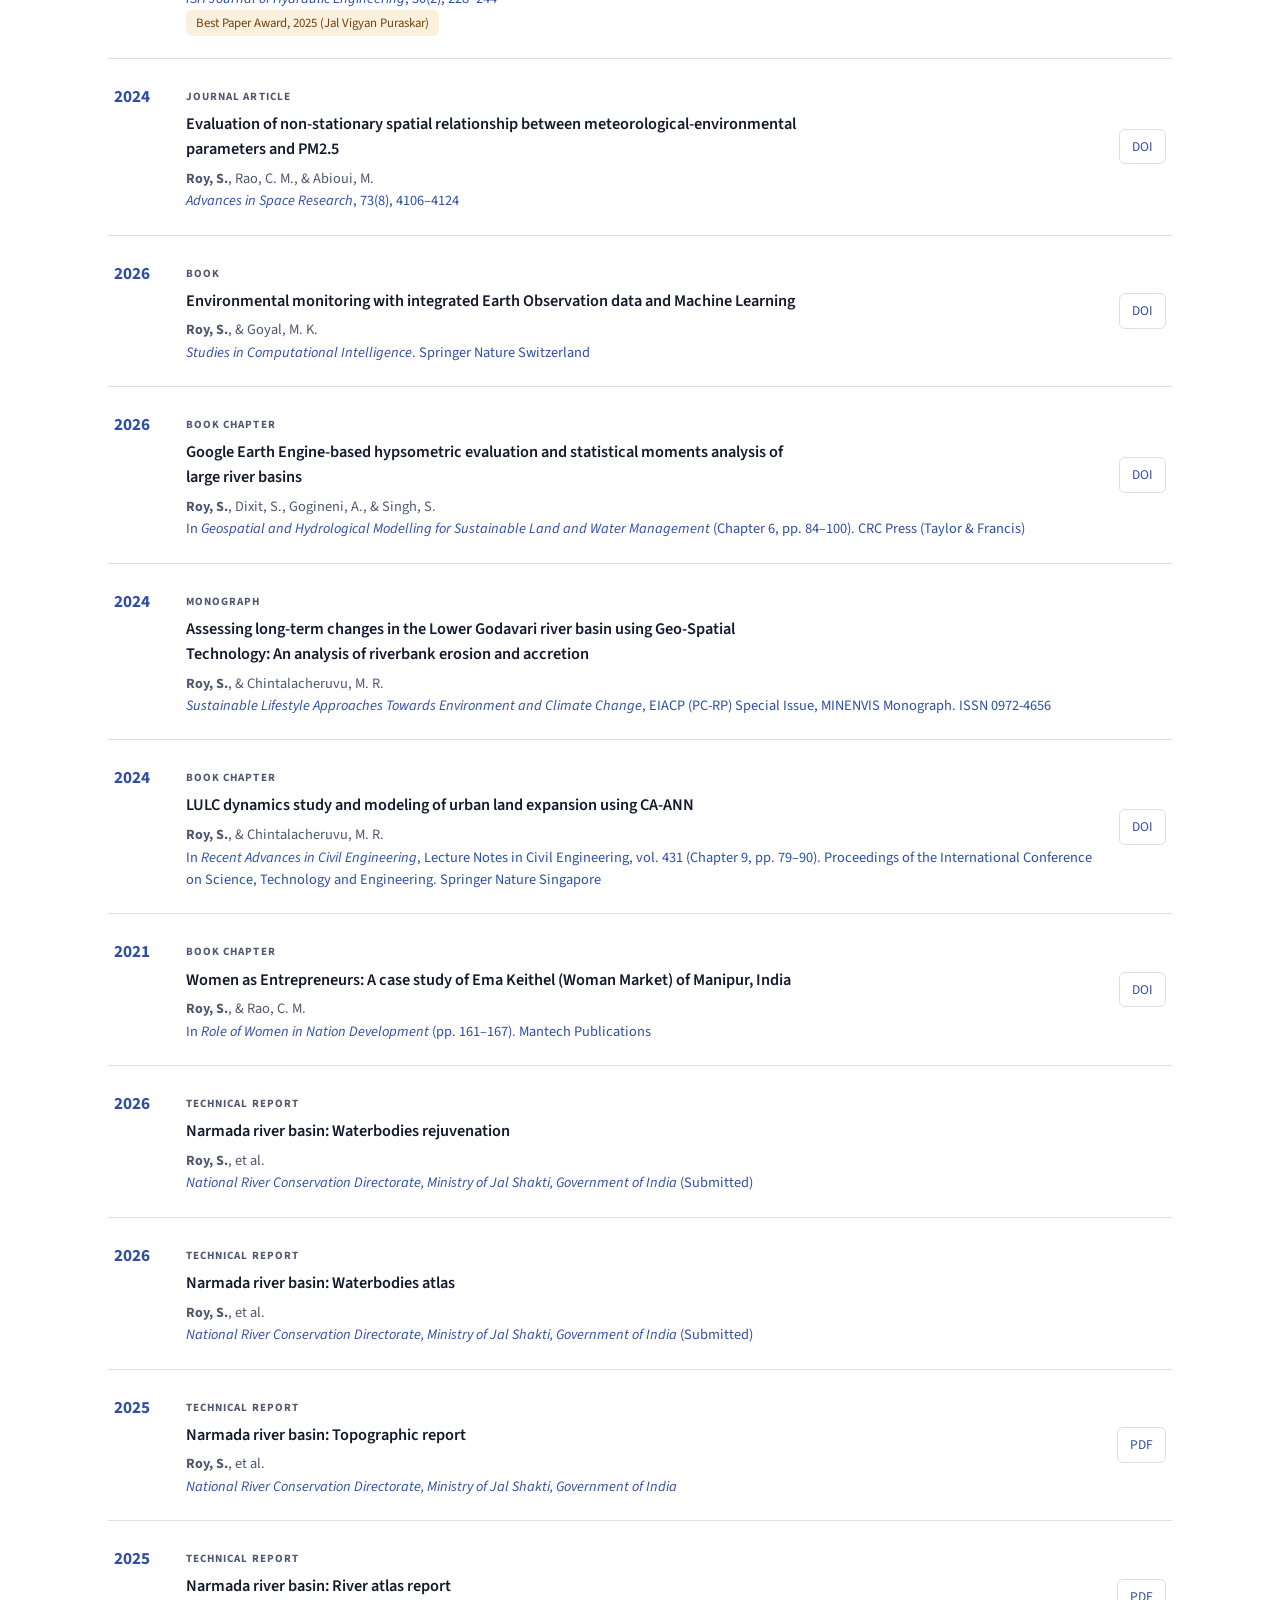
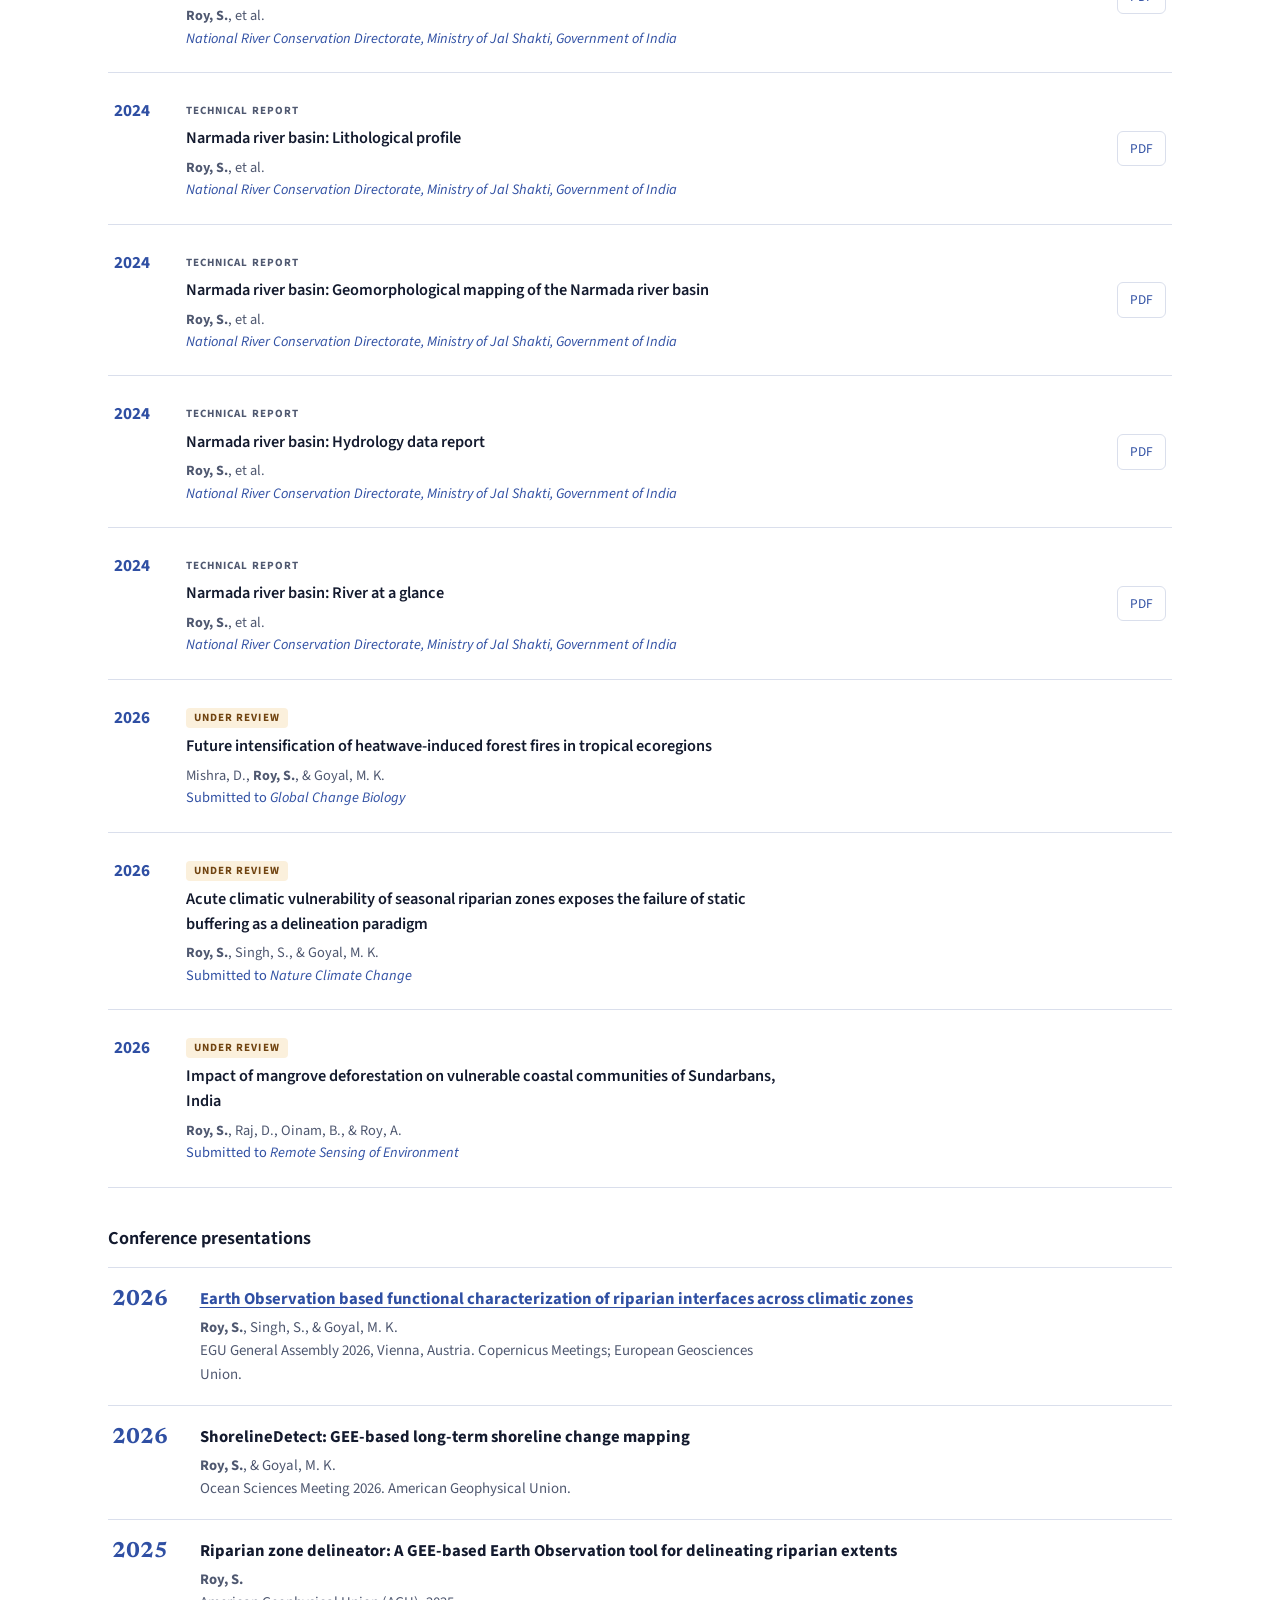
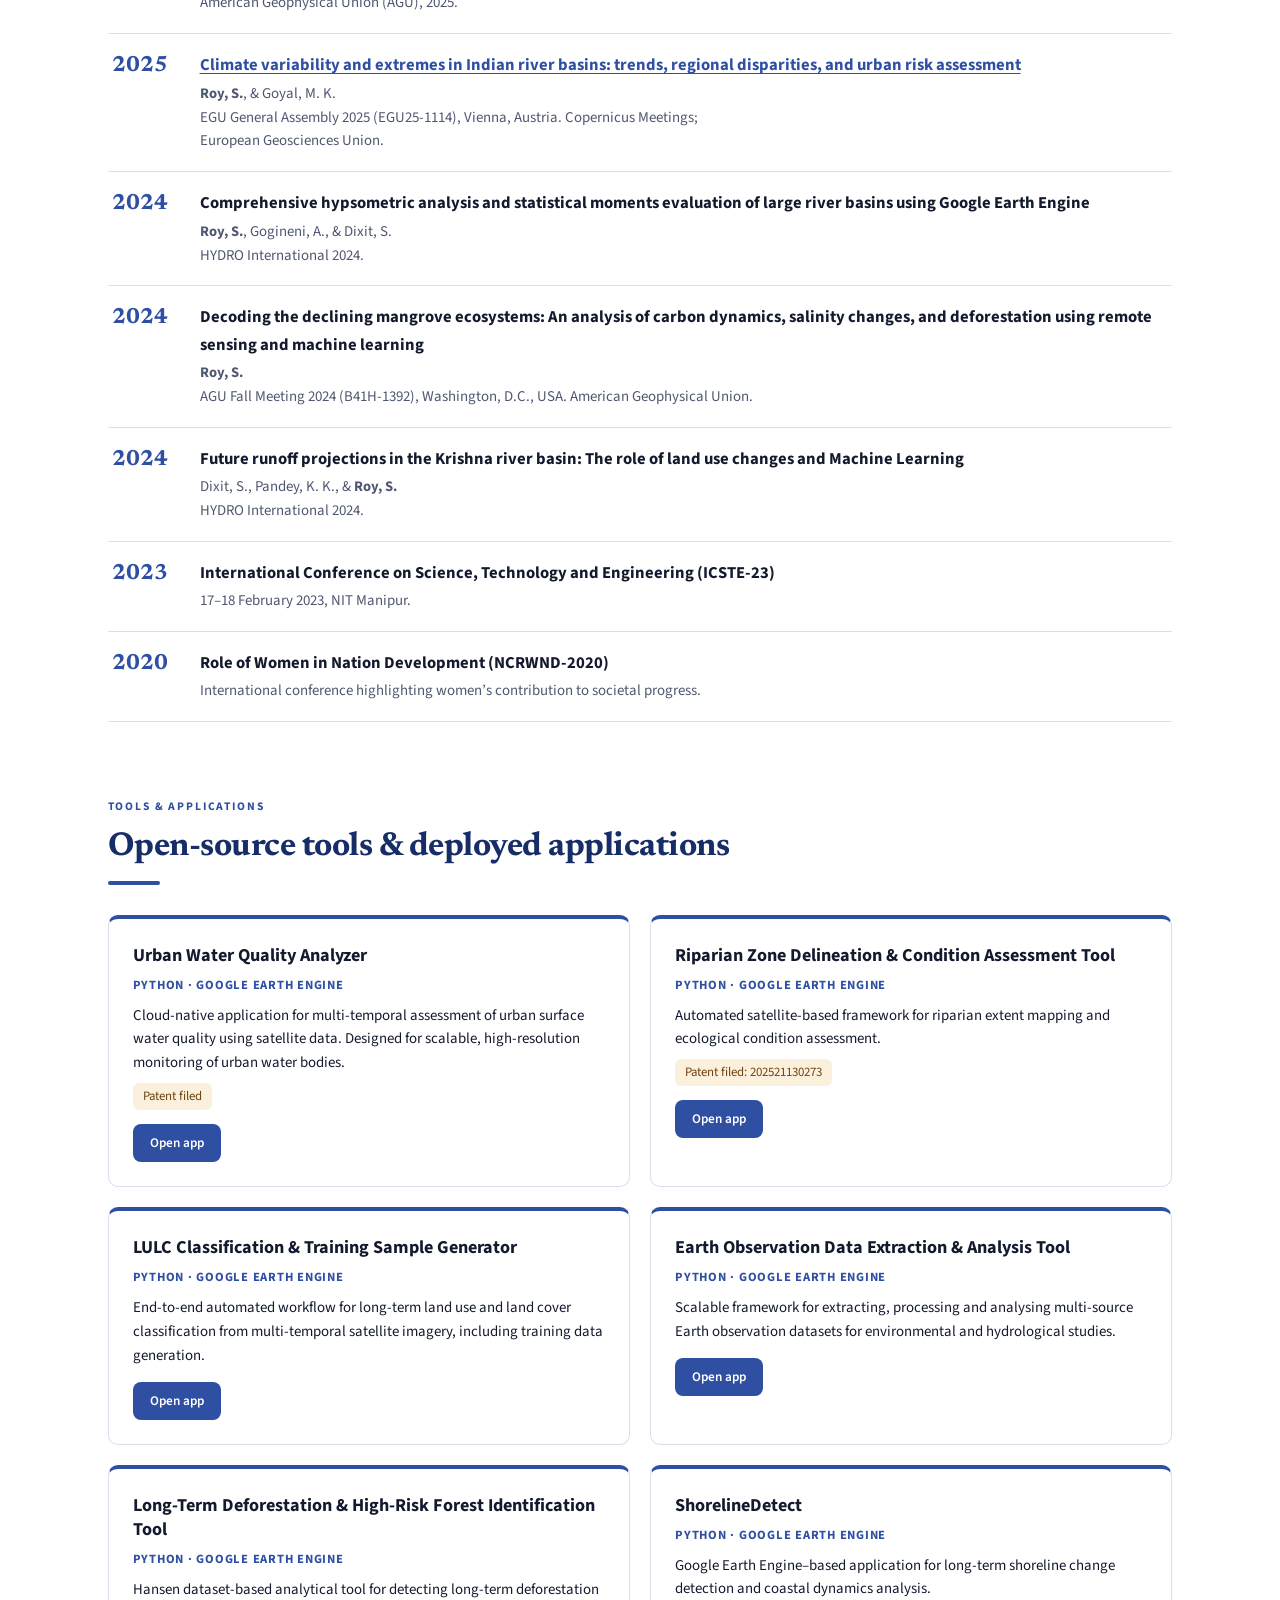
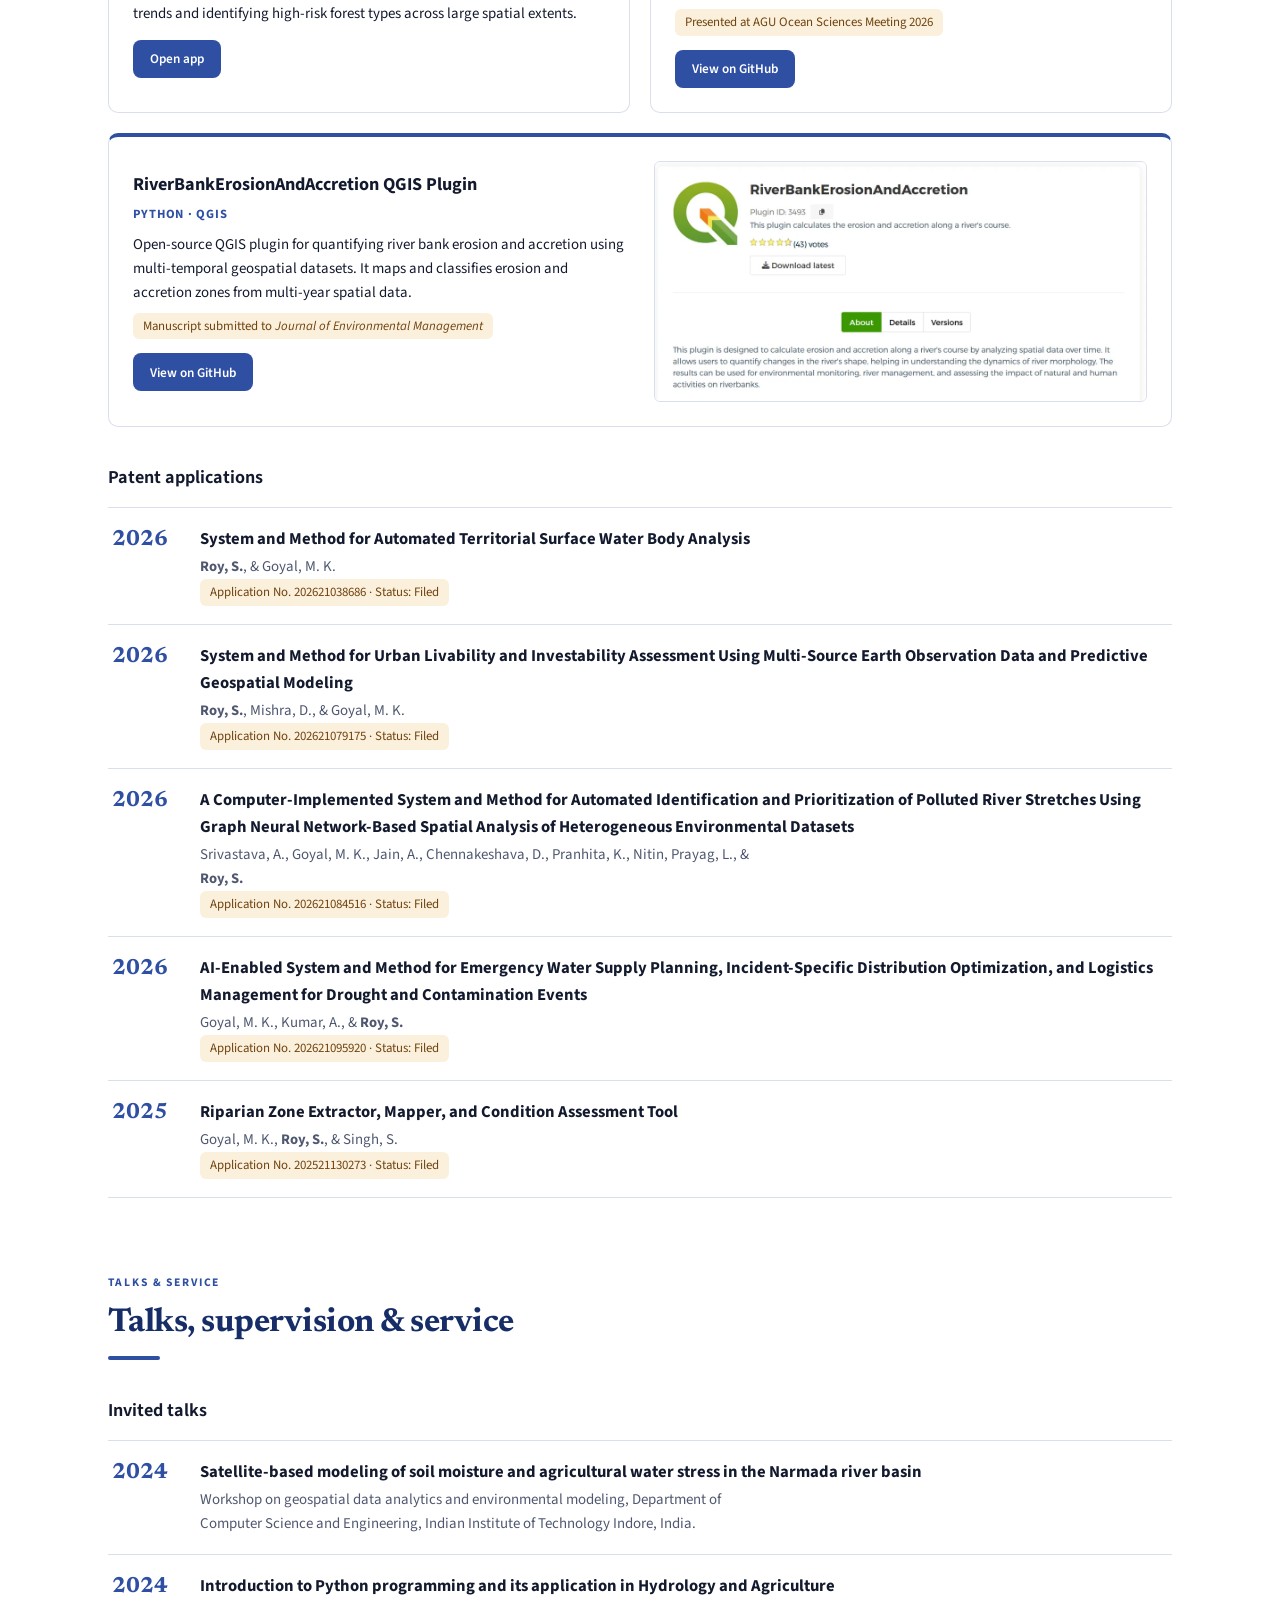
==== commit 7f6ee2e0: "Tidy award line, add patent note to Urban Water tool, fix copied link text - Jal Vigyan Puraskar: li" ====
--- a/index.html
+++ b/index.html
@@ -23,7 +23,7 @@
 
   <link rel="preload" href="assets/fonts/newsreader-latin-wght-normal.woff2" as="font" type="font/woff2" crossorigin>
   <link rel="preload" href="assets/fonts/source-sans-3-latin-wght-normal.woff2" as="font" type="font/woff2" crossorigin>
-  <link rel="stylesheet" href="assets/css/style.css?v=20261125a">
+  <link rel="stylesheet" href="assets/css/style.css?v=20261125b">
   <script>
     /* Runs before first paint: marks JS as available, applies the saved theme and an optional ?palette= preview. */
     (function () {
@@ -784,6 +784,7 @@
             <h3>Urban Water Quality Analyzer</h3>
             <p class="stack">Python · Google Earth Engine</p>
             <p>Cloud-native application for multi-temporal assessment of urban surface water quality using satellite data. Designed for scalable, high-resolution monitoring of urban water bodies.</p>
+            <p class="badge">Patent filed</p>
             <a class="btn btn-small" href="https://ee-srijaroy.projects.earthengine.app/view/urbanwaterbody-analyzer" target="_blank" rel="noopener noreferrer">Open app</a>
           </article>
           <article class="tool">
@@ -892,7 +893,7 @@
           <li><span class="award-year">2026</span><div><h3>EGU Equality, Diversity and Inclusion (EDI) Grant</h3><p>Awarded for attending and presenting research at the EGU General Assembly 2026, Vienna, Austria. Copernicus Publications and the European Geosciences Union.</p></div></li>
           <li><span class="award-year">2026</span><div><h3>Seal of Excellence</h3><p>Marie Skłodowska-Curie Postdoctoral Fellowships 2025, project “BiomassSense” (101281070). Awarded by the European Commission.</p></div></li>
           <li><span class="award-year">2026</span><div><h3>Poster Presentation Award (third prize)</h3><p>National Water Conference 2026, jointly organised by the Indian Institute of Technology (IIT) Indore, the Bureau of Indian Standards (BIS), the Indian National Science Academy (INSA) and the Indian National Young Academy of Science (INYAS), India.</p></div></li>
-          <li><span class="award-year">2025</span><div><h3>Jal Vigyan Puraskar</h3><p>Awarded for the best paper published in the <em>ISH Journal of Hydraulic Engineering</em> (<a href="https://doi.org/10.1080/09715010.2023.2292280" target="_blank" rel="noopener noreferrer">the Godavari river basin paper</a>). Indian Society for Hydraulics, India.</p></div></li>
+          <li><span class="award-year">2025</span><div><h3>Jal Vigyan Puraskar</h3><p>Awarded for the <a href="https://doi.org/10.1080/09715010.2023.2292280" target="_blank" rel="noopener noreferrer">best paper</a> published in the <em>ISH Journal of Hydraulic Engineering</em>. Indian Society for Hydraulics, India.</p></div></li>
           <li><span class="award-year">2025</span><div><h3>International Travel Support Grant</h3><p>Awarded by the Anusandhan National Research Foundation, Government of India, for presenting research at the EGU General Assembly, Vienna, Austria.</p></div></li>
           <li><span class="award-year">2021</span><div><h3>Research Scholar of the Year Award</h3><p>Research Conclave, National Institute of Technology Jamshedpur, India.</p></div></li>
           <li><span class="award-year">2017</span><div><h3>Winner, “Mapping the World through GIS” competition</h3><p>Awarded an internship at the North Eastern Space Applications Centre (ISRO). Project: remote sensing and GIS-based land use/land cover change analysis in Tamenglong and Churachandpur districts, Manipur, India. National Institute of Technology Manipur and North Eastern Space Applications Centre, India.</p></div></li>
@@ -1013,6 +1014,6 @@
     <button class="lb-nav lb-next" type="button" aria-label="Next image">›</button>
   </dialog>
 
-  <script src="assets/js/main.js?v=20261125a" defer></script>
+  <script src="assets/js/main.js?v=20261125b" defer></script>
 </body>
 </html>
